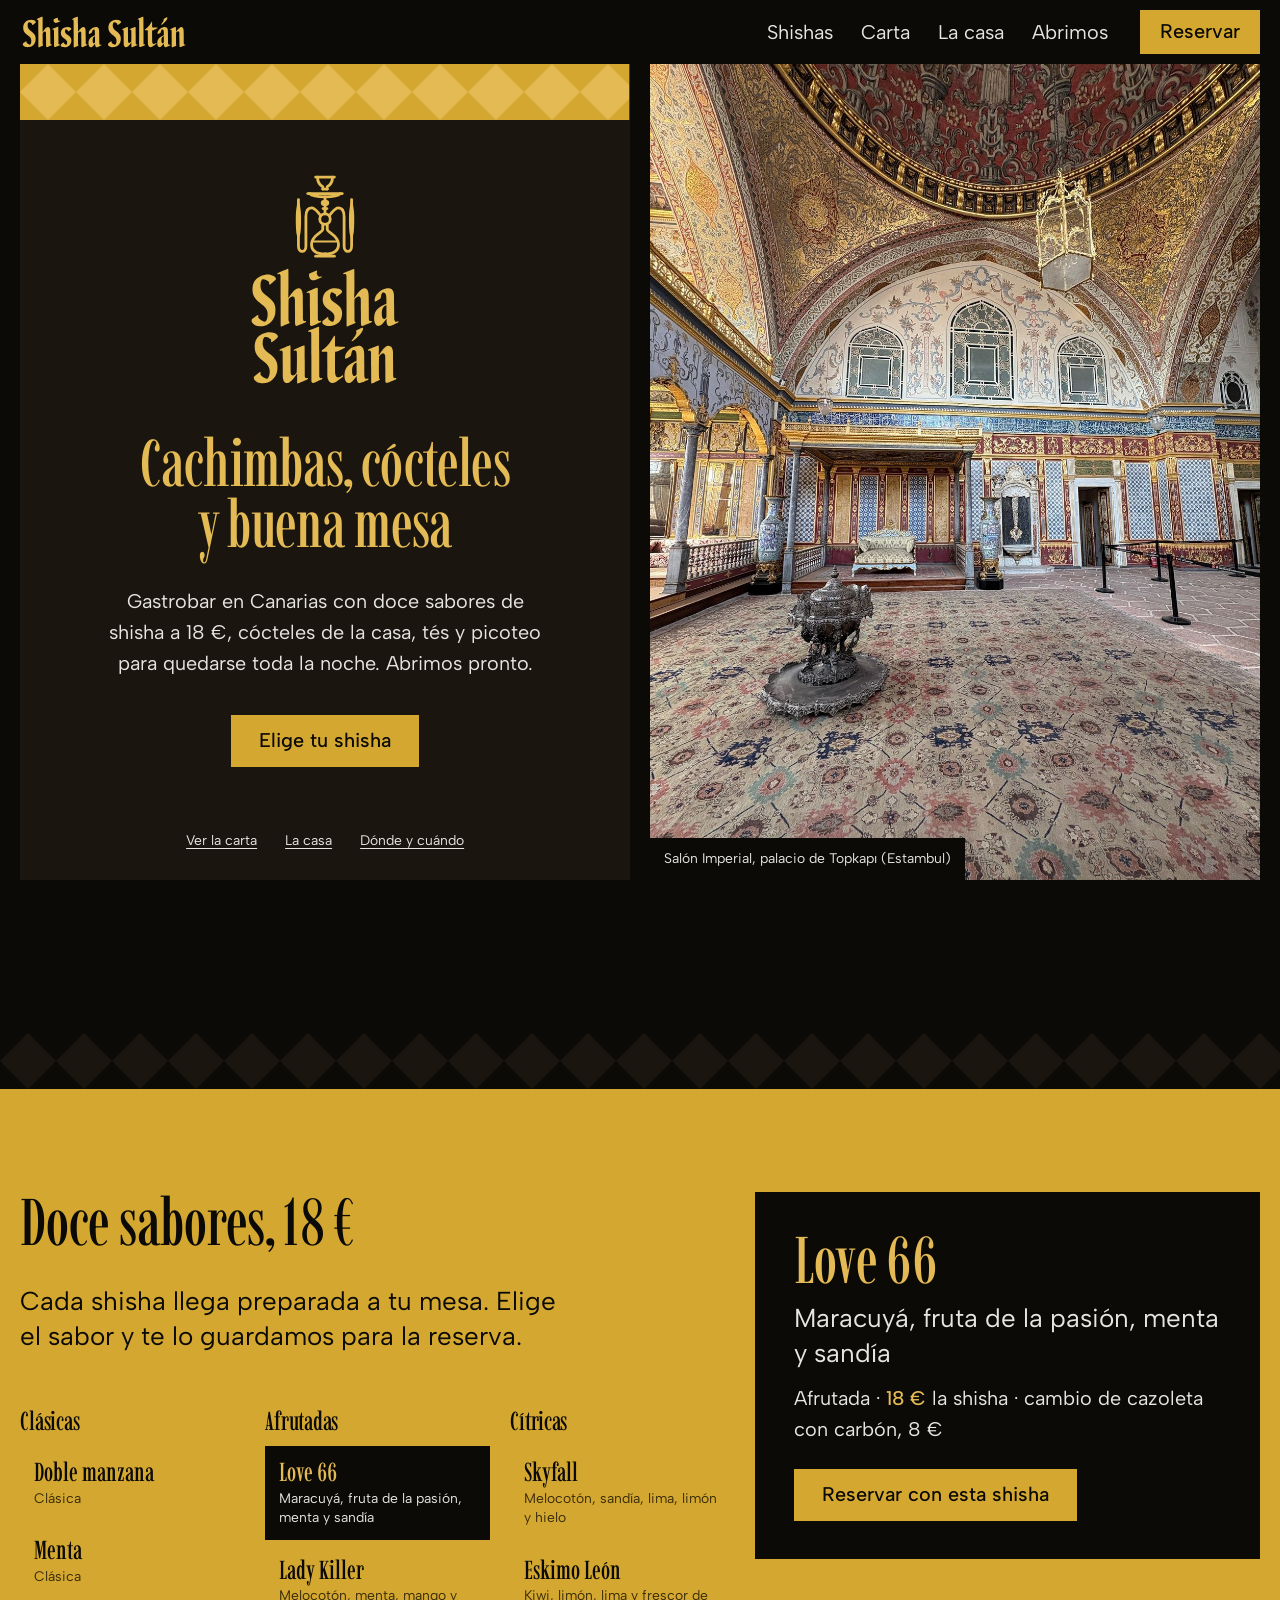
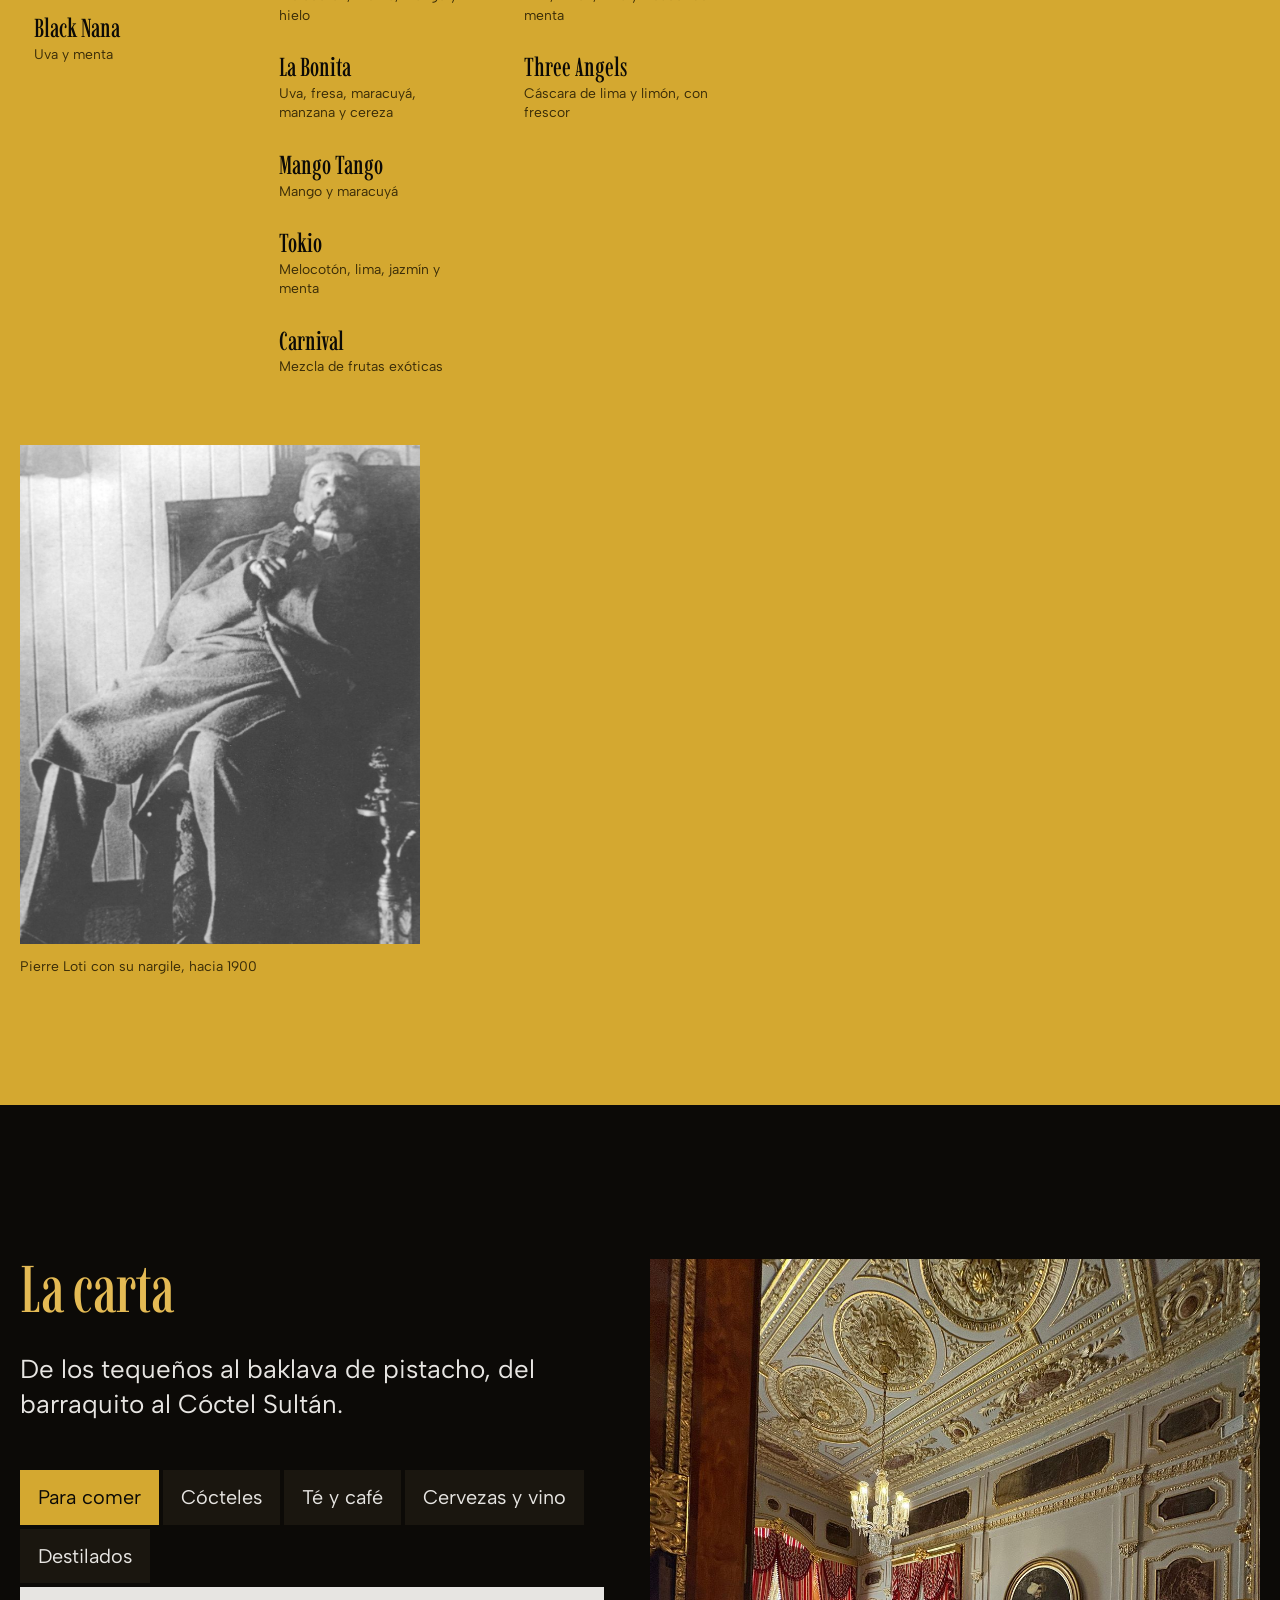
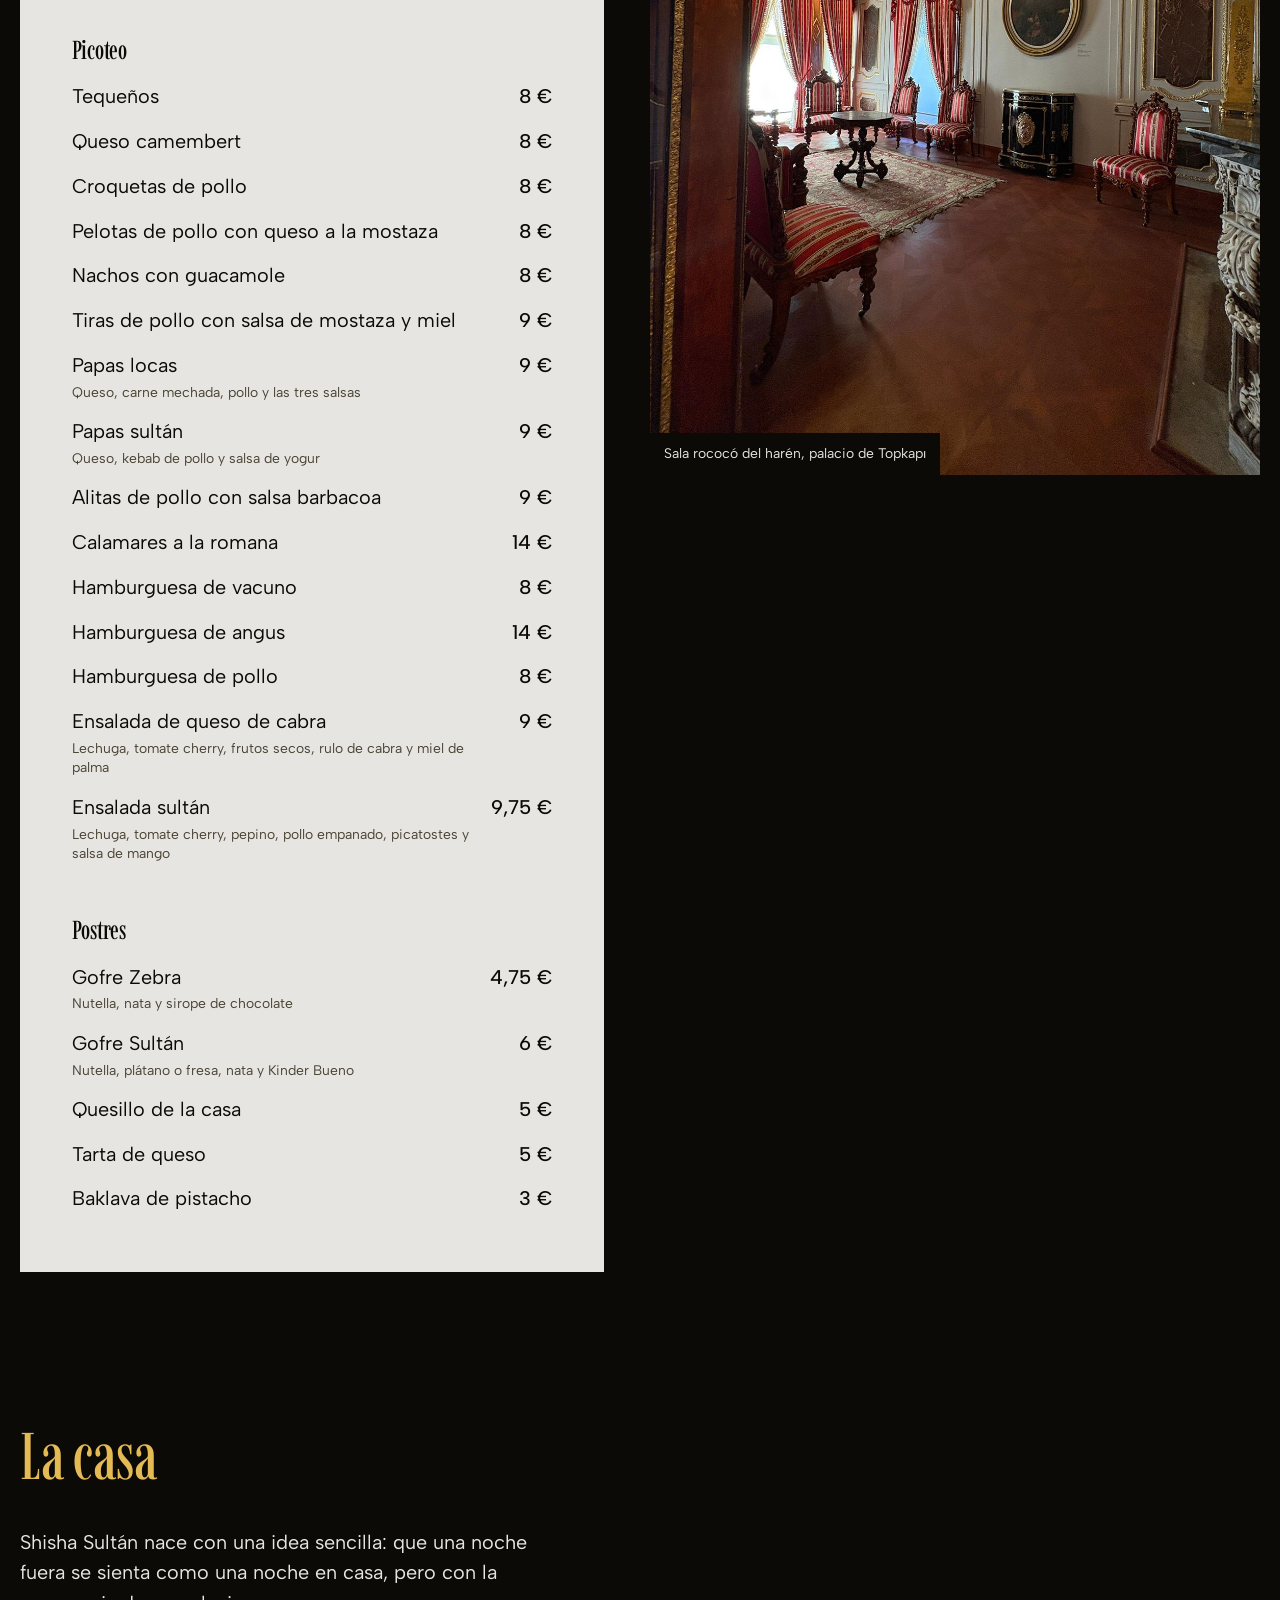
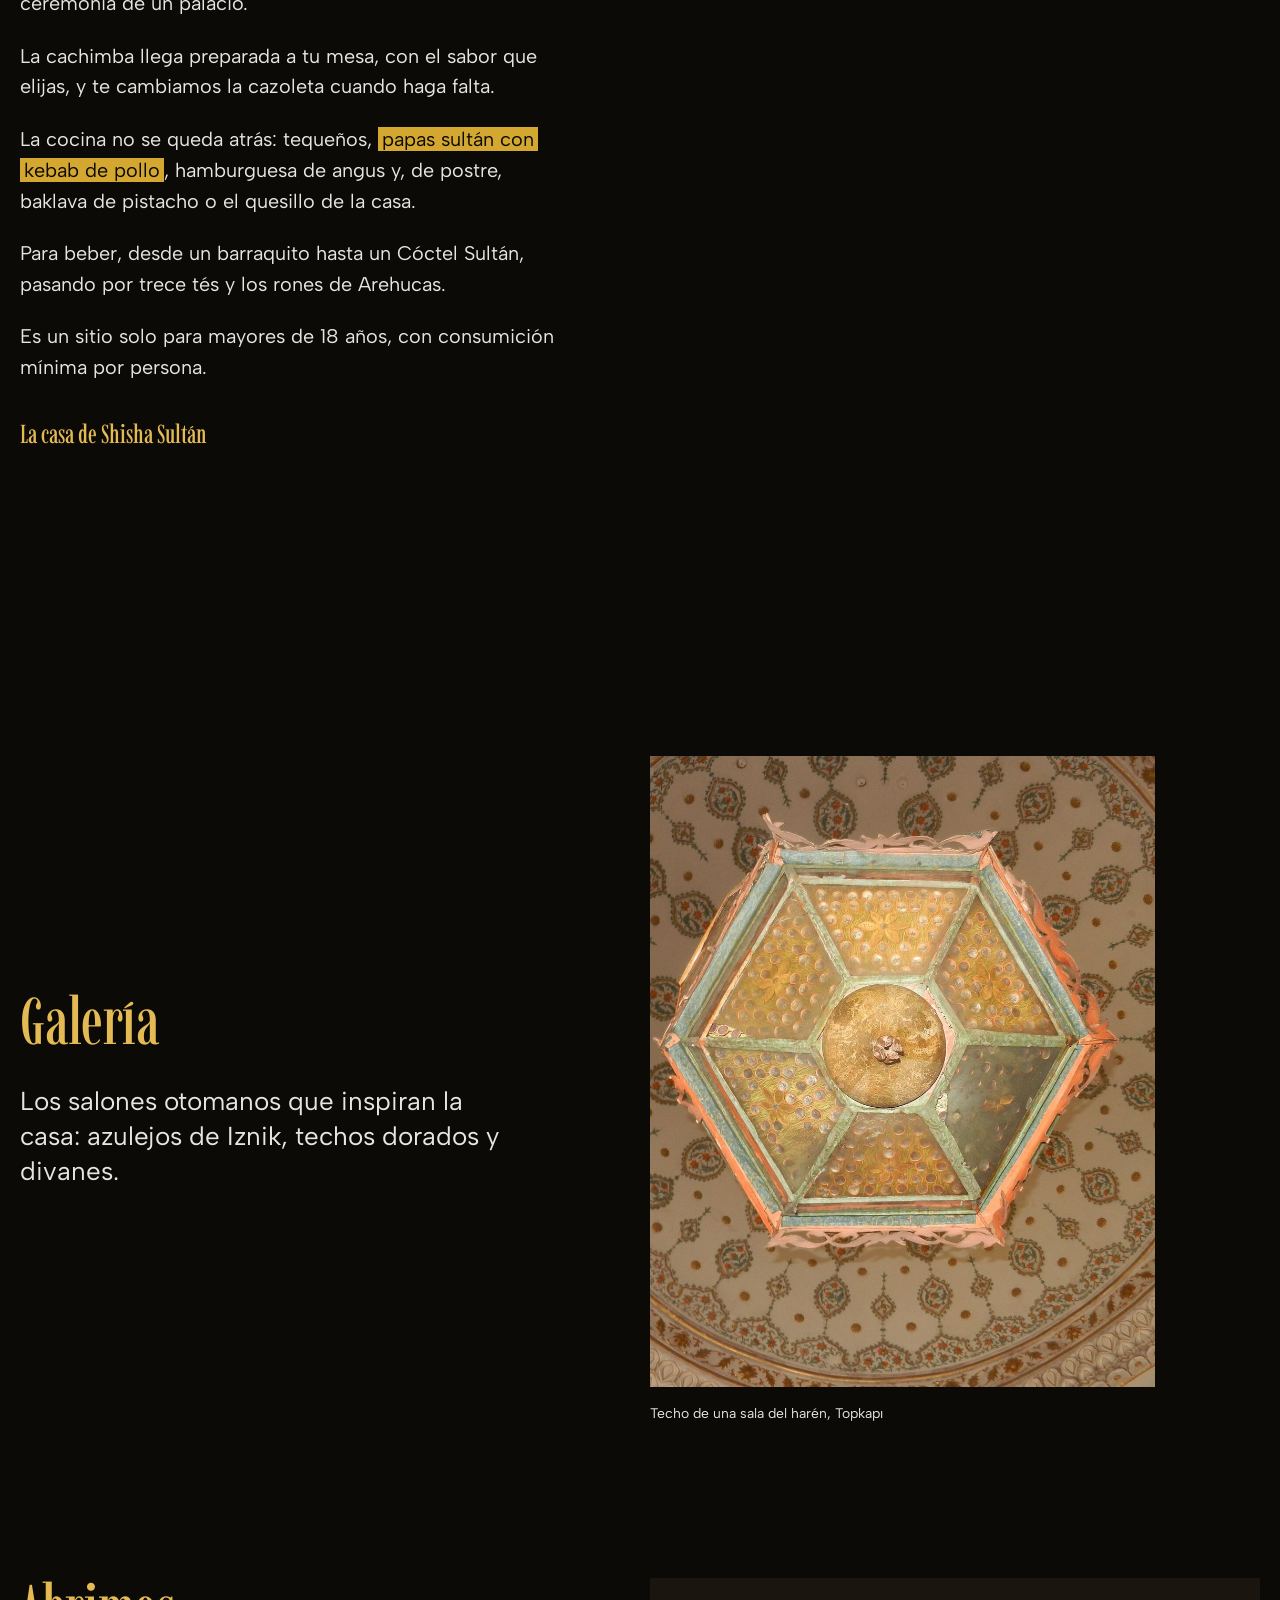
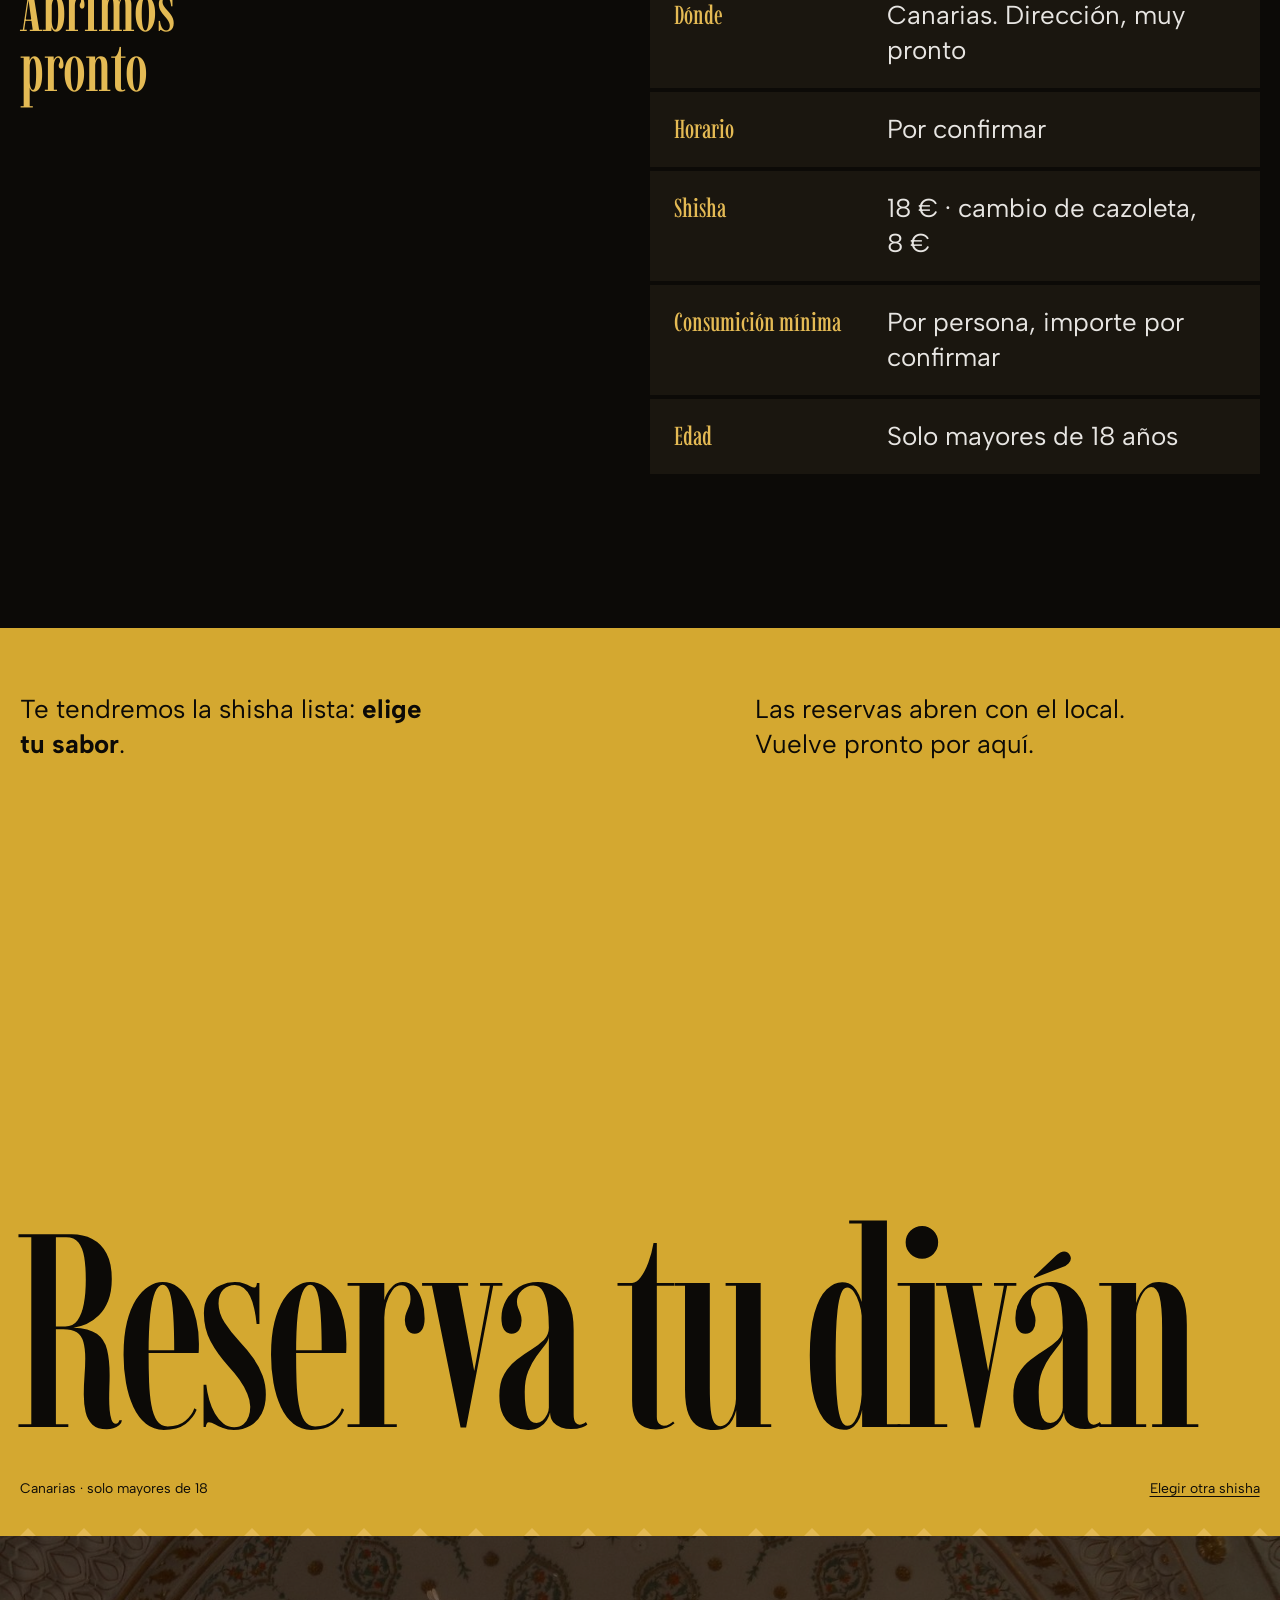
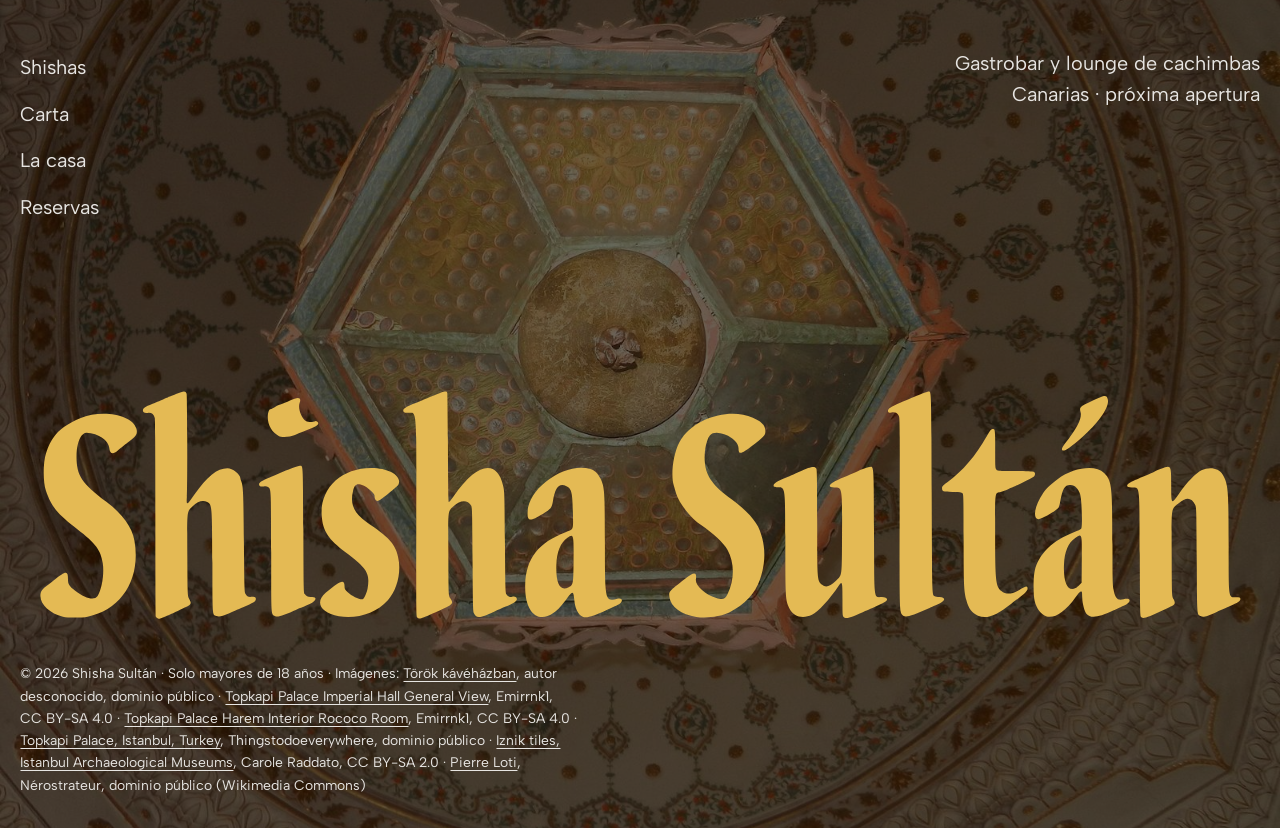
==== index.html @ 539884b8 "Corrige la web según el inspector de Taste Skill Titulares a dos líneas, cinco tamaños de letra, már" ====
<!doctype html>
<html lang="es">
<head>
<meta charset="utf-8">
<meta name="viewport" content="width=device-width, initial-scale=1">
<title>Shisha Sultán · Gastrobar y cachimbas en Canarias</title>
<meta name="description" content="Shisha Sultán, gastrobar y lounge de cachimbas en Canarias: doce sabores de shisha a 18 €, cócteles, tés y picoteo. Próxima apertura.">
<meta name="theme-color" content="#0c0a07">
<link rel="icon" href="brand/favicon.svg" type="image/svg+xml">
<meta property="og:title" content="Shisha Sultán · Gastrobar y cachimbas">
<meta property="og:description" content="Doce sabores de shisha a 18 €, cócteles, tés y picoteo. Próxima apertura en Canarias.">
<meta property="og:image" content="assets/topkapi-palace-imperial-hall-general-view.jpg">
<link rel="preconnect" href="https://fonts.googleapis.com">
<link rel="preconnect" href="https://fonts.gstatic.com" crossorigin>
<link href="https://fonts.googleapis.com/css2?family=Imbue:opsz,wght@10..100,500&family=Albert+Sans:wght@400;500&display=swap" rel="stylesheet">
<link rel="stylesheet" href="styles.css">
</head>
<body>
<a class="saltar" href="#contenido">Saltar al contenido</a>

<svg width="0" height="0" class="defs" aria-hidden="true" focusable="false">
  <defs>
    <pattern id="rombo-oro" width="56" height="56" patternUnits="userSpaceOnUse"><rect width="56" height="56" fill="#d4a830"/><path d="M28 0 56 28 28 56 0 28Z" fill="#e4ba54"/></pattern>
    <pattern id="rombo-negro" width="56" height="56" patternUnits="userSpaceOnUse"><rect width="56" height="56" fill="#0c0a07"/><path d="M28 0 56 28 28 56 0 28Z" fill="#1a160f"/></pattern>
  </defs>
</svg>

<header class="barra">
  <a class="barra__marca" href="#inicio" aria-label="Shisha Sultán, inicio">
    <img src="brand/logo-nombre-oro.svg" alt="" width="180" height="39">
  </a>
  <nav aria-label="Principal">
    <ul class="barra__enlaces">
      <li><a href="#shishas">Shishas</a></li>
      <li><a href="#carta">Carta</a></li>
      <li><a href="#la-casa">La casa</a></li>
      <li><a href="#abrimos">Abrimos</a></li>
    </ul>
  </nav>
  <a class="boton boton--oro barra__accion" href="#reservas">Reservar</a>
</header>

<main id="contenido">

  <!-- Portada: tarjeta impresa junto a la sala -->
  <div class="escena" id="inicio">
    <section class="portada" aria-labelledby="titulo">
      <svg class="capitone" aria-hidden="true" focusable="false"><rect width="100%" height="100%" fill="url(#rombo-oro)"/></svg>
      <div class="portada__cuerpo">
        <img class="portada__logo" src="brand/logo-vertical-oro.svg" alt="Shisha Sultán" width="556" height="749">
        <h1 id="titulo" class="portada__titulo"><span class="oculto">Shisha Sultán: </span>Cachimbas, cócteles y buena mesa</h1>
        <p class="portada__texto">Gastrobar en Canarias con doce sabores de shisha a 18&nbsp;€, cócteles de la casa, tés y picoteo para quedarse toda la noche. Abrimos pronto.</p>
        <a class="boton boton--oro" href="#shishas">Elige tu shisha</a>
        <ul class="portada__enlaces">
          <li><a href="#carta">Ver la carta</a></li>
          <li><a href="#la-casa">La casa</a></li>
          <li><a href="#abrimos">Dónde y cuándo</a></li>
        </ul>
      </div>
    </section>
    <figure class="escena__foto escena__foto--portada">
      <img src="assets/topkapi-palace-imperial-hall-general-view.jpg" alt="Salón Imperial del palacio de Topkapı, con azulejos, cúpula dorada y alfombras" width="1200" height="1600" fetchpriority="high">
      <figcaption>Salón Imperial, palacio de Topkapı (Estambul)</figcaption>
    </figure>
  </div>

  <!-- Shishas: el campo dorado a todo lo ancho, con el selector -->
  <section class="shishas" id="shishas" aria-labelledby="t-shishas">
    <svg class="capitone capitone--negro" aria-hidden="true" focusable="false"><rect width="100%" height="100%" fill="url(#rombo-negro)"/></svg>
    <div class="shishas__marco">
      <div class="shishas__intro">
        <h2 id="t-shishas" class="titulo">Doce sabores, 18&nbsp;€</h2>
        <p class="entradilla">Cada shisha llega preparada a tu mesa. Elige el sabor y te lo guardamos para la reserva.</p>
      </div>

      <div class="selector" data-selector>
        <!-- sabores:inicio -->
<div class="selector__familia"><h3>Clásicas</h3><ul>
<li><button type="button" class="sabor" aria-pressed="false" data-sabor="Doble manzana" data-notas="" data-familia="Clásicas"><span class="sabor__nombre">Doble manzana</span><span class="sabor__notas">Clásica</span></button></li>
<li><button type="button" class="sabor" aria-pressed="false" data-sabor="Menta" data-notas="" data-familia="Clásicas"><span class="sabor__nombre">Menta</span><span class="sabor__notas">Clásica</span></button></li>
<li><button type="button" class="sabor" aria-pressed="false" data-sabor="Black Nana" data-notas="Uva y menta" data-familia="Clásicas"><span class="sabor__nombre">Black Nana</span><span class="sabor__notas">Uva y menta</span></button></li>
</ul></div>
<div class="selector__familia"><h3>Afrutadas</h3><ul>
<li><button type="button" class="sabor" aria-pressed="false" data-sabor="Love 66" data-notas="Maracuyá, fruta de la pasión, menta y sandía" data-familia="Afrutadas"><span class="sabor__nombre">Love 66</span><span class="sabor__notas">Maracuyá, fruta de la pasión, menta y sandía</span></button></li>
<li><button type="button" class="sabor" aria-pressed="false" data-sabor="Lady Killer" data-notas="Melocotón, menta, mango y hielo" data-familia="Afrutadas"><span class="sabor__nombre">Lady Killer</span><span class="sabor__notas">Melocotón, menta, mango y hielo</span></button></li>
<li><button type="button" class="sabor" aria-pressed="false" data-sabor="La Bonita" data-notas="Uva, fresa, maracuyá, manzana y cereza" data-familia="Afrutadas"><span class="sabor__nombre">La Bonita</span><span class="sabor__notas">Uva, fresa, maracuyá, manzana y cereza</span></button></li>
<li><button type="button" class="sabor" aria-pressed="false" data-sabor="Mango Tango" data-notas="Mango y maracuyá" data-familia="Afrutadas"><span class="sabor__nombre">Mango Tango</span><span class="sabor__notas">Mango y maracuyá</span></button></li>
<li><button type="button" class="sabor" aria-pressed="false" data-sabor="Tokio" data-notas="Melocotón, lima, jazmín y menta" data-familia="Afrutadas"><span class="sabor__nombre">Tokio</span><span class="sabor__notas">Melocotón, lima, jazmín y menta</span></button></li>
<li><button type="button" class="sabor" aria-pressed="false" data-sabor="Carnival" data-notas="Mezcla de frutas exóticas" data-familia="Afrutadas"><span class="sabor__nombre">Carnival</span><span class="sabor__notas">Mezcla de frutas exóticas</span></button></li>
</ul></div>
<div class="selector__familia"><h3>Cítricas</h3><ul>
<li><button type="button" class="sabor" aria-pressed="false" data-sabor="Skyfall" data-notas="Melocotón, sandía, lima, limón y hielo" data-familia="Cítricas"><span class="sabor__nombre">Skyfall</span><span class="sabor__notas">Melocotón, sandía, lima, limón y hielo</span></button></li>
<li><button type="button" class="sabor" aria-pressed="false" data-sabor="Eskimo León" data-notas="Kiwi, limón, lima y frescor de menta" data-familia="Cítricas"><span class="sabor__nombre">Eskimo León</span><span class="sabor__notas">Kiwi, limón, lima y frescor de menta</span></button></li>
<li><button type="button" class="sabor" aria-pressed="false" data-sabor="Three Angels" data-notas="Cáscara de lima y limón, con frescor" data-familia="Cítricas"><span class="sabor__nombre">Three Angels</span><span class="sabor__notas">Cáscara de lima y limón, con frescor</span></button></li>
</ul></div>
<!-- sabores:fin -->
      </div>

      <div class="ficha" aria-live="polite" data-ficha>
        <p class="ficha__nombre" data-ficha-nombre>Love 66</p>
        <p class="ficha__notas" data-ficha-notas>Maracuyá, fruta de la pasión, menta y sandía</p>
        <p class="ficha__precio"><span data-ficha-familia>Afrutada</span> · <b>18&nbsp;€</b> la shisha · cambio de cazoleta con carbón, 8&nbsp;€</p>
        <a class="boton boton--negro" href="#reservas" data-ficha-reservar>Reservar con esta shisha</a>
      </div>

      <figure class="shishas__foto">
        <img src="assets/pierre-loti.jpg" alt="Retrato antiguo en blanco y negro de un hombre sentado junto a una nargile" width="989" height="1600" loading="lazy" decoding="async">
        <figcaption>Pierre Loti con su nargile, hacia 1900</figcaption>
      </figure>
    </div>
  </section>

  <!-- Carta y la casa: columna de lectura junto a la foto fija -->
  <div class="escena escena--lectura">
    <div class="lectura">
      <section class="carta" id="carta" aria-labelledby="t-carta" data-foto="0">
        <h2 id="t-carta" class="titulo">La carta</h2>
        <p class="entradilla">De los tequeños al baklava de pistacho, del barraquito al Cóctel Sultán.</p>
        <div class="pestanas" data-pestanas>
          <!-- carta:inicio -->
<div class="pestanas__lista" role="tablist" aria-label="Secciones de la carta" hidden><button type="button" role="tab" id="tab-comer" aria-controls="panel-comer" aria-selected="true" tabindex="0">Para comer</button><button type="button" role="tab" id="tab-cocteles" aria-controls="panel-cocteles" aria-selected="false" tabindex="-1">Cócteles</button><button type="button" role="tab" id="tab-te" aria-controls="panel-te" aria-selected="false" tabindex="-1">Té y café</button><button type="button" role="tab" id="tab-cervezas" aria-controls="panel-cervezas" aria-selected="false" tabindex="-1">Cervezas y vino</button><button type="button" role="tab" id="tab-destilados" aria-controls="panel-destilados" aria-selected="false" tabindex="-1">Destilados</button></div>
<div class="hoja" role="tabpanel" id="panel-comer" aria-labelledby="tab-comer"><h3 class="hoja__titulo">Para comer</h3><div class="hoja__grupo"><h4>Picoteo</h4><ul><li><span class="hoja__plato">Tequeños</span><span class="hoja__precio">8&nbsp;€</span></li><li><span class="hoja__plato">Queso camembert</span><span class="hoja__precio">8&nbsp;€</span></li><li><span class="hoja__plato">Croquetas de pollo</span><span class="hoja__precio">8&nbsp;€</span></li><li><span class="hoja__plato">Pelotas de pollo con queso a la mostaza</span><span class="hoja__precio">8&nbsp;€</span></li><li><span class="hoja__plato">Nachos con guacamole</span><span class="hoja__precio">8&nbsp;€</span></li><li><span class="hoja__plato">Tiras de pollo con salsa de mostaza y miel</span><span class="hoja__precio">9&nbsp;€</span></li><li><span class="hoja__plato">Papas locas<small>Queso, carne mechada, pollo y las tres salsas</small></span><span class="hoja__precio">9&nbsp;€</span></li><li><span class="hoja__plato">Papas sultán<small>Queso, kebab de pollo y salsa de yogur</small></span><span class="hoja__precio">9&nbsp;€</span></li><li><span class="hoja__plato">Alitas de pollo con salsa barbacoa</span><span class="hoja__precio">9&nbsp;€</span></li><li><span class="hoja__plato">Calamares a la romana</span><span class="hoja__precio">14&nbsp;€</span></li><li><span class="hoja__plato">Hamburguesa de vacuno</span><span class="hoja__precio">8&nbsp;€</span></li><li><span class="hoja__plato">Hamburguesa de angus</span><span class="hoja__precio">14&nbsp;€</span></li><li><span class="hoja__plato">Hamburguesa de pollo</span><span class="hoja__precio">8&nbsp;€</span></li><li><span class="hoja__plato">Ensalada de queso de cabra<small>Lechuga, tomate cherry, frutos secos, rulo de cabra y miel de palma</small></span><span class="hoja__precio">9&nbsp;€</span></li><li><span class="hoja__plato">Ensalada sultán<small>Lechuga, tomate cherry, pepino, pollo empanado, picatostes y salsa de mango</small></span><span class="hoja__precio">9,75&nbsp;€</span></li></ul></div><div class="hoja__grupo"><h4>Postres</h4><ul><li><span class="hoja__plato">Gofre Zebra<small>Nutella, nata y sirope de chocolate</small></span><span class="hoja__precio">4,75&nbsp;€</span></li><li><span class="hoja__plato">Gofre Sultán<small>Nutella, plátano o fresa, nata y Kinder Bueno</small></span><span class="hoja__precio">6&nbsp;€</span></li><li><span class="hoja__plato">Quesillo de la casa</span><span class="hoja__precio">5&nbsp;€</span></li><li><span class="hoja__plato">Tarta de queso</span><span class="hoja__precio">5&nbsp;€</span></li><li><span class="hoja__plato">Baklava de pistacho</span><span class="hoja__precio">3&nbsp;€</span></li></ul></div></div>
<div class="hoja" role="tabpanel" id="panel-cocteles" aria-labelledby="tab-cocteles"><h3 class="hoja__titulo">Cócteles</h3><div class="hoja__grupo"><h4>Con alcohol</h4><ul><li><span class="hoja__plato">Cóctel Sultán</span><span class="hoja__precio">10&nbsp;€</span></li><li><span class="hoja__plato">Mojito clásico</span><span class="hoja__precio">7&nbsp;€</span></li><li><span class="hoja__plato">Mojito de sabores<small>Fresa, mango, maracuyá, melón, sandía o coco</small></span><span class="hoja__precio">7&nbsp;€</span></li><li><span class="hoja__plato">Mojito vodka negro</span><span class="hoja__precio">8&nbsp;€</span></li><li><span class="hoja__plato">Mojito amaretto</span><span class="hoja__precio">8&nbsp;€</span></li><li><span class="hoja__plato">Mojito Plata o Plomo</span><span class="hoja__precio">8&nbsp;€</span></li><li><span class="hoja__plato">Mojito Jäger</span><span class="hoja__precio">8&nbsp;€</span></li><li><span class="hoja__plato">Daiquiri<small>Fresa, mango, maracuyá o plátano</small></span><span class="hoja__precio">8&nbsp;€</span></li><li><span class="hoja__plato">Daiquiri de manzana verde</span><span class="hoja__precio">9&nbsp;€</span></li><li><span class="hoja__plato">Daiquiri de tequila, chocolate y helado de vainilla</span><span class="hoja__precio">9&nbsp;€</span></li><li><span class="hoja__plato">Daiquiri tropical<small>Plátano, mango, maracuyá y fresa</small></span><span class="hoja__precio">9&nbsp;€</span></li><li><span class="hoja__plato">Sex on the Beach</span><span class="hoja__precio">8&nbsp;€</span></li><li><span class="hoja__plato">Piña colada</span><span class="hoja__precio">8&nbsp;€</span></li><li><span class="hoja__plato">Caipiriña<small>Fresa, mango o maracuyá</small></span><span class="hoja__precio">8&nbsp;€</span></li><li><span class="hoja__plato">Caipiroska<small>Fresa, mango o maracuyá</small></span><span class="hoja__precio">8&nbsp;€</span></li><li><span class="hoja__plato">Margarita<small>Fresa, mango o maracuyá</small></span><span class="hoja__precio">8&nbsp;€</span></li><li><span class="hoja__plato">Tequila sunrise</span><span class="hoja__precio">8&nbsp;€</span></li><li><span class="hoja__plato">Negroni<small>Ginebra, Campari y vermut</small></span><span class="hoja__precio">8&nbsp;€</span></li></ul></div><div class="hoja__grupo"><h4>Sin alcohol</h4><ul><li><span class="hoja__plato">Cóctel Sultán</span><span class="hoja__precio">10&nbsp;€</span></li><li><span class="hoja__plato">Mojito clásico</span><span class="hoja__precio">6&nbsp;€</span></li><li><span class="hoja__plato">Mojito de sabores<small>Fresa, mango o maracuyá</small></span><span class="hoja__precio">7&nbsp;€</span></li><li><span class="hoja__plato">San Francisco</span><span class="hoja__precio">7&nbsp;€</span></li><li><span class="hoja__plato">Piña colada</span><span class="hoja__precio">7&nbsp;€</span></li><li><span class="hoja__plato">Daiquiri<small>Fresa, mango o maracuyá</small></span><span class="hoja__precio">7&nbsp;€</span></li></ul></div></div>
<div class="hoja" role="tabpanel" id="panel-te" aria-labelledby="tab-te"><h3 class="hoja__titulo">Té y café</h3><div class="hoja__grupo"><h4>Tés</h4><p class="hoja__nota">Pequeño 3 € · grande 6 €</p><ul><li><span class="hoja__plato">Té rojo</span><span class="hoja__precio"></span></li><li><span class="hoja__plato">Té rojo Himalaya</span><span class="hoja__precio"></span></li><li><span class="hoja__plato">Té rojo almendra y manzana</span><span class="hoja__precio"></span></li><li><span class="hoja__plato">Té rojo cuerpos del deseo</span><span class="hoja__precio"></span></li><li><span class="hoja__plato">Té negro</span><span class="hoja__precio"></span></li><li><span class="hoja__plato">Té negro paquistaní</span><span class="hoja__precio"></span></li><li><span class="hoja__plato">Té negro con clavo y especias</span><span class="hoja__precio"></span></li><li><span class="hoja__plato">Té embrujo del sultán</span><span class="hoja__precio"></span></li><li><span class="hoja__plato">Té verde atardecer en Marrakech</span><span class="hoja__precio"></span></li><li><span class="hoja__plato">Té verde con hierbabuena y jazmín</span><span class="hoja__precio"></span></li><li><span class="hoja__plato">Rooibos naranja</span><span class="hoja__precio"></span></li><li><span class="hoja__plato">Rooibos mango y maracuyá</span><span class="hoja__precio"></span></li><li><span class="hoja__plato">Rooibos piña colada</span><span class="hoja__precio"></span></li></ul></div><div class="hoja__grupo"><h4>Infusiones</h4><p class="hoja__nota">Pequeña 3 € · grande 6 €</p><ul><li><span class="hoja__plato">Menta poleo</span><span class="hoja__precio"></span></li><li><span class="hoja__plato">Manzanilla</span><span class="hoja__precio"></span></li><li><span class="hoja__plato">Tila</span><span class="hoja__precio"></span></li></ul></div><div class="hoja__grupo"><h4>Café</h4><ul><li><span class="hoja__plato">Espresso</span><span class="hoja__precio">1,50&nbsp;€</span></li><li><span class="hoja__plato">Cortado</span><span class="hoja__precio">2&nbsp;€</span></li><li><span class="hoja__plato">Barraquito</span><span class="hoja__precio">2,50&nbsp;€</span></li></ul></div><div class="hoja__grupo"><h4>Batidos y zumos</h4><ul><li><span class="hoja__plato">Batido de fresa</span><span class="hoja__precio">4&nbsp;€</span></li><li><span class="hoja__plato">Batido de plátano</span><span class="hoja__precio">4&nbsp;€</span></li><li><span class="hoja__plato">Zumo multifruta</span><span class="hoja__precio">4,50&nbsp;€</span></li><li><span class="hoja__plato">Zumo de naranja</span><span class="hoja__precio">4&nbsp;€</span></li><li><span class="hoja__plato">Zumo de fresa</span><span class="hoja__precio">4&nbsp;€</span></li></ul></div><div class="hoja__grupo"><h4>Refrescos</h4><ul><li><span class="hoja__plato">Refrescos</span><span class="hoja__precio">2,50&nbsp;€</span></li><li><span class="hoja__plato">Agua</span><span class="hoja__precio">1,80&nbsp;€</span></li><li><span class="hoja__plato">Agua con gas</span><span class="hoja__precio">2,50&nbsp;€</span></li><li><span class="hoja__plato">Red Bull</span><span class="hoja__precio">3&nbsp;€</span></li><li><span class="hoja__plato">Monster</span><span class="hoja__precio">3,70&nbsp;€</span></li><li><span class="hoja__plato">Tónica premium</span><span class="hoja__precio">3&nbsp;€</span></li></ul></div></div>
<div class="hoja" role="tabpanel" id="panel-cervezas" aria-labelledby="tab-cervezas"><h3 class="hoja__titulo">Cervezas y vino</h3><div class="hoja__grupo"><h4>Cervezas</h4><ul><li><span class="hoja__plato">Caña Alhambra Especial</span><span class="hoja__precio">2&nbsp;€</span></li><li><span class="hoja__plato">Jarra Alhambra Especial</span><span class="hoja__precio">4&nbsp;€</span></li><li><span class="hoja__plato">Estrella, botella</span><span class="hoja__precio">2,90&nbsp;€</span></li><li><span class="hoja__plato">Heineken</span><span class="hoja__precio">2,20&nbsp;€</span></li><li><span class="hoja__plato">Budweiser</span><span class="hoja__precio">3,20&nbsp;€</span></li><li><span class="hoja__plato">Tropical de limón</span><span class="hoja__precio">2,90&nbsp;€</span></li><li><span class="hoja__plato">Dorada Pilsen</span><span class="hoja__precio">2,60&nbsp;€</span></li><li><span class="hoja__plato">Dorada Especial</span><span class="hoja__precio">3,10&nbsp;€</span></li><li><span class="hoja__plato">Dorada sin limón</span><span class="hoja__precio">2,90&nbsp;€</span></li><li><span class="hoja__plato">1906</span><span class="hoja__precio">3,30&nbsp;€</span></li><li><span class="hoja__plato">1906 Red</span><span class="hoja__precio">3,30&nbsp;€</span></li><li><span class="hoja__plato">1906 Black</span><span class="hoja__precio">3,30&nbsp;€</span></li><li><span class="hoja__plato">Corona</span><span class="hoja__precio">3,50&nbsp;€</span></li><li><span class="hoja__plato">Franziskaner</span><span class="hoja__precio">5,95&nbsp;€</span></li><li><span class="hoja__plato">Paulaner</span><span class="hoja__precio">5,95&nbsp;€</span></li><li><span class="hoja__plato">Alhambra 1925</span><span class="hoja__precio">3,30&nbsp;€</span></li><li><span class="hoja__plato">Mahou 0,0 Tostada</span><span class="hoja__precio">2,90&nbsp;€</span></li><li><span class="hoja__plato">Mahou Reserva</span><span class="hoja__precio">3,30&nbsp;€</span></li><li><span class="hoja__plato">Ladrón de Manzanas</span><span class="hoja__precio">3&nbsp;€</span></li><li><span class="hoja__plato">Kopparberg</span><span class="hoja__precio">3,90&nbsp;€</span></li><li><span class="hoja__plato">Salitos</span><span class="hoja__precio">3,80&nbsp;€</span></li><li><span class="hoja__plato">Cerveza artesanal Agüita</span><span class="hoja__precio">6&nbsp;€</span></li></ul></div><div class="hoja__grupo"><h4>Vino por copas</h4><ul><li><span class="hoja__plato">Blanco</span><span class="hoja__precio">4&nbsp;€</span></li><li><span class="hoja__plato">Tinto</span><span class="hoja__precio">4&nbsp;€</span></li><li><span class="hoja__plato">Afrutado</span><span class="hoja__precio">4&nbsp;€</span></li></ul></div><div class="hoja__grupo"><h4>Vino por botellas</h4><ul><li><span class="hoja__plato">Finca Resalso</span><span class="hoja__precio">18&nbsp;€</span></li><li><span class="hoja__plato">Brumas de Ayosa</span><span class="hoja__precio">18&nbsp;€</span></li><li><span class="hoja__plato">Cune</span><span class="hoja__precio">18&nbsp;€</span></li><li><span class="hoja__plato">Ramón Bilbao</span><span class="hoja__precio">18&nbsp;€</span></li></ul></div></div>
<div class="hoja" role="tabpanel" id="panel-destilados" aria-labelledby="tab-destilados"><h3 class="hoja__titulo">Destilados</h3><div class="hoja__grupo"><h4>Ginebra</h4><ul><li><span class="hoja__plato">Gordon&#x27;s</span><span class="hoja__precio">8&nbsp;€</span></li><li><span class="hoja__plato">Beefeater</span><span class="hoja__precio">8&nbsp;€</span></li><li><span class="hoja__plato">Seagram&#x27;s</span><span class="hoja__precio">8&nbsp;€</span></li><li><span class="hoja__plato">Larios</span><span class="hoja__precio">8&nbsp;€</span></li><li><span class="hoja__plato">Larios fresa</span><span class="hoja__precio">8&nbsp;€</span></li><li><span class="hoja__plato">Puerto de Indias</span><span class="hoja__precio">8&nbsp;€</span></li><li><span class="hoja__plato">Carmela</span><span class="hoja__precio">8&nbsp;€</span></li><li><span class="hoja__plato">Tanqueray</span><span class="hoja__precio">8&nbsp;€</span></li><li><span class="hoja__plato">Tanqueray Sevilla</span><span class="hoja__precio">8&nbsp;€</span></li><li><span class="hoja__plato">Master&#x27;s</span><span class="hoja__precio">8&nbsp;€</span></li><li><span class="hoja__plato">Bombay Sapphire</span><span class="hoja__precio">8&nbsp;€</span></li><li><span class="hoja__plato">Nordés</span><span class="hoja__precio">9&nbsp;€</span></li><li><span class="hoja__plato">Bulldog</span><span class="hoja__precio">9&nbsp;€</span></li><li><span class="hoja__plato">Hendrick&#x27;s</span><span class="hoja__precio">10&nbsp;€</span></li><li><span class="hoja__plato">Brockmans</span><span class="hoja__precio">10&nbsp;€</span></li><li><span class="hoja__plato">Martin Miller&#x27;s</span><span class="hoja__precio">12&nbsp;€</span></li><li><span class="hoja__plato">G&#x27;Vine</span><span class="hoja__precio">12&nbsp;€</span></li><li><span class="hoja__plato">Gin Mare</span><span class="hoja__precio">12&nbsp;€</span></li></ul></div><div class="hoja__grupo"><h4>Ron</h4><ul><li><span class="hoja__plato">Aldea blanco</span><span class="hoja__precio">8&nbsp;€</span></li><li><span class="hoja__plato">Arehucas Oro</span><span class="hoja__precio">8&nbsp;€</span></li><li><span class="hoja__plato">Arehucas Blanco</span><span class="hoja__precio">8&nbsp;€</span></li><li><span class="hoja__plato">Arehucas fresa</span><span class="hoja__precio">9&nbsp;€</span></li><li><span class="hoja__plato">Arehucas 12 Selección</span><span class="hoja__precio">12&nbsp;€</span></li><li><span class="hoja__plato">Guajiro</span><span class="hoja__precio">8&nbsp;€</span></li><li><span class="hoja__plato">Bacardí Blanco</span><span class="hoja__precio">8&nbsp;€</span></li><li><span class="hoja__plato">Legendario</span><span class="hoja__precio">8&nbsp;€</span></li><li><span class="hoja__plato">Matusalem</span><span class="hoja__precio">8&nbsp;€</span></li><li><span class="hoja__plato">Havana Club 7 años</span><span class="hoja__precio">8&nbsp;€</span></li><li><span class="hoja__plato">Brugal</span><span class="hoja__precio">8&nbsp;€</span></li><li><span class="hoja__plato">Barceló</span><span class="hoja__precio">8&nbsp;€</span></li><li><span class="hoja__plato">Cacique</span><span class="hoja__precio">8&nbsp;€</span></li><li><span class="hoja__plato">Cacique 500</span><span class="hoja__precio">9&nbsp;€</span></li><li><span class="hoja__plato">Flor de Caña 5 años</span><span class="hoja__precio">8&nbsp;€</span></li><li><span class="hoja__plato">Flor de Caña 7 años</span><span class="hoja__precio">8&nbsp;€</span></li><li><span class="hoja__plato">Flor de Caña 12 años</span><span class="hoja__precio">12&nbsp;€</span></li><li><span class="hoja__plato">Santa Teresa</span><span class="hoja__precio">8&nbsp;€</span></li><li><span class="hoja__plato">Diplomático</span><span class="hoja__precio">9&nbsp;€</span></li><li><span class="hoja__plato">Diplomático Reserva</span><span class="hoja__precio">12&nbsp;€</span></li><li><span class="hoja__plato">Zacapa 23</span><span class="hoja__precio">14&nbsp;€</span></li></ul></div><div class="hoja__grupo"><h4>Whisky</h4><ul><li><span class="hoja__plato">Cardhu</span><span class="hoja__precio">9&nbsp;€</span></li><li><span class="hoja__plato">Chivas</span><span class="hoja__precio">9&nbsp;€</span></li><li><span class="hoja__plato">Jack Daniel&#x27;s</span><span class="hoja__precio">9&nbsp;€</span></li><li><span class="hoja__plato">Red Label</span><span class="hoja__precio">8&nbsp;€</span></li><li><span class="hoja__plato">Black Label</span><span class="hoja__precio">9&nbsp;€</span></li><li><span class="hoja__plato">100 Pipers</span><span class="hoja__precio">8&nbsp;€</span></li><li><span class="hoja__plato">Ballantine&#x27;s</span><span class="hoja__precio">8&nbsp;€</span></li><li><span class="hoja__plato">J&amp;B</span><span class="hoja__precio">8&nbsp;€</span></li><li><span class="hoja__plato">White Label</span><span class="hoja__precio">8&nbsp;€</span></li><li><span class="hoja__plato">Old Parr 12 años</span><span class="hoja__precio">9&nbsp;€</span></li><li><span class="hoja__plato">Jameson</span><span class="hoja__precio">8&nbsp;€</span></li><li><span class="hoja__plato">Jim Beam</span><span class="hoja__precio">9&nbsp;€</span></li><li><span class="hoja__plato">Buchanan&#x27;s 12 años</span><span class="hoja__precio">9&nbsp;€</span></li><li><span class="hoja__plato">Glenfiddich 12 años</span><span class="hoja__precio">9&nbsp;€</span></li></ul></div><div class="hoja__grupo"><h4>Vodka</h4><ul><li><span class="hoja__plato">Moskovskaya</span><span class="hoja__precio">8&nbsp;€</span></li><li><span class="hoja__plato">Absolut</span><span class="hoja__precio">8&nbsp;€</span></li><li><span class="hoja__plato">Smirnoff</span><span class="hoja__precio">8&nbsp;€</span></li><li><span class="hoja__plato">Vodka negro</span><span class="hoja__precio">8&nbsp;€</span></li><li><span class="hoja__plato">Grey Goose</span><span class="hoja__precio">12&nbsp;€</span></li><li><span class="hoja__plato">Cîroc</span><span class="hoja__precio">12&nbsp;€</span></li><li><span class="hoja__plato">Belvedere</span><span class="hoja__precio">12&nbsp;€</span></li></ul></div><div class="hoja__grupo"><h4>Licores</h4><ul><li><span class="hoja__plato">Tía María</span><span class="hoja__precio">6&nbsp;€</span></li><li><span class="hoja__plato">Baileys</span><span class="hoja__precio">6&nbsp;€</span></li><li><span class="hoja__plato">Jägermeister</span><span class="hoja__precio">6&nbsp;€</span></li><li><span class="hoja__plato">Tequila fresa</span><span class="hoja__precio">6&nbsp;€</span></li><li><span class="hoja__plato">Tequila mango</span><span class="hoja__precio">6&nbsp;€</span></li><li><span class="hoja__plato">Vodka pomelo</span><span class="hoja__precio">6&nbsp;€</span></li><li><span class="hoja__plato">Ron caramelo</span><span class="hoja__precio">6&nbsp;€</span></li><li><span class="hoja__plato">Frangelico</span><span class="hoja__precio">6&nbsp;€</span></li><li><span class="hoja__plato">Martini Bianco</span><span class="hoja__precio">6&nbsp;€</span></li><li><span class="hoja__plato">Martini Rosso</span><span class="hoja__precio">6&nbsp;€</span></li><li><span class="hoja__plato">Amaretto</span><span class="hoja__precio">6&nbsp;€</span></li><li><span class="hoja__plato">Limoncello</span><span class="hoja__precio">6&nbsp;€</span></li><li><span class="hoja__plato">Crema de orujo</span><span class="hoja__precio">6&nbsp;€</span></li><li><span class="hoja__plato">Orujo de hierbas</span><span class="hoja__precio">6&nbsp;€</span></li><li><span class="hoja__plato">Amaretto con Red Bull</span><span class="hoja__precio">8&nbsp;€</span></li><li><span class="hoja__plato">Malibú</span><span class="hoja__precio">8&nbsp;€</span></li></ul></div><div class="hoja__grupo"><h4>Chupitos</h4><ul><li><span class="hoja__plato">Normales</span><span class="hoja__precio">3&nbsp;€</span></li><li><span class="hoja__plato">Premium</span><span class="hoja__precio">4&nbsp;€</span></li><li><span class="hoja__plato">Reserva</span><span class="hoja__precio">9&nbsp;€</span></li></ul></div></div>
<!-- carta:fin -->
        </div>
      </section>

      <section class="casa" id="la-casa" aria-labelledby="t-casa" data-foto="1">
        <h2 id="t-casa" class="titulo">La casa</h2>
        <div class="carta-bienvenida">
          <p>Shisha Sultán nace con una idea sencilla: que una noche fuera se sienta como una noche en casa, pero con la ceremonia de un palacio.</p>
          <p>La cachimba llega preparada a tu mesa, con el sabor que elijas, y te cambiamos la cazoleta cuando haga falta.</p>
          <p>La cocina no se queda atrás: tequeños, <span class="marca">papas sultán con kebab de pollo</span>, hamburguesa de angus y, de postre, baklava de pistacho o el quesillo de la casa.</p>
          <p>Para beber, desde un barraquito hasta un Cóctel Sultán, pasando por trece tés y los rones de Arehucas.</p>
          <p>Es un sitio solo para mayores de 18 años, con consumición mínima por persona.</p>
          <p class="firma">La casa de Shisha Sultán</p>
        </div>
      </section>
    </div>

    <div class="escena__foto escena__foto--lectura" aria-hidden="true">
      <img class="activa" src="assets/torok-kavehazban.jpg" alt="" width="934" height="1600" loading="lazy" decoding="async">
      <img src="assets/topkapi-palace-harem-interior-rococo-room.jpg" alt="" width="1200" height="1600" loading="lazy" decoding="async">
      <p class="escena__pie" data-pie>Un café otomano, pintura de hacia 1560</p>
    </div>
  </div>

  <!-- Galería: un marco fijo cuyo contenido cambia -->
  <section class="galeria" id="galeria" aria-labelledby="t-galeria">
    <div class="galeria__texto">
      <h2 id="t-galeria" class="titulo">Galería</h2>
      <p class="entradilla">Los salones otomanos que inspiran la casa: azulejos de Iznik, techos dorados y divanes.</p>
    </div>
    <figure class="marco" data-marco>
      <button class="marco__boton" type="button" data-marco-siguiente aria-label="Ver la siguiente imagen de la galería">
        <img class="activa" src="assets/topkapi-palace-istanbul-turkey.jpg" alt="Techo dorado de una sala del harén del palacio de Topkapı" width="1600" height="1200" loading="lazy" decoding="async" data-pie="Techo de una sala del harén, Topkapı">
        <img src="assets/iznik-tiles-istanbul-archaeological-museums.jpg" alt="Luneto de azulejos de Iznik con flores azules y verdes" width="1600" height="1200" loading="lazy" decoding="async" data-pie="Azulejos de Iznik, Museos Arqueológicos de Estambul">
        <img src="assets/topkapi-palace-imperial-hall-general-view.jpg" alt="Salón Imperial del palacio de Topkapı" width="1200" height="1600" loading="lazy" decoding="async" data-pie="Salón Imperial, Topkapı">
        <img src="assets/torok-kavehazban.jpg" alt="Miniatura otomana de una casa de café con personas sentadas conversando" width="934" height="1600" loading="lazy" decoding="async" data-pie="Una casa de café, hacia 1560">
        <img src="assets/topkapi-palace-harem-interior-rococo-room.jpg" alt="Sala rococó del harén de Topkapı con cortinas rojas" width="1200" height="1600" loading="lazy" decoding="async" data-pie="Sala rococó del harén, Topkapı">
      </button>
      <figcaption data-marco-pie>Techo de una sala del harén, Topkapı</figcaption>
    </figure>
  </section>

  <!-- Dónde y cuándo -->
  <section class="abrimos" id="abrimos" aria-labelledby="t-abrimos">
    <h2 id="t-abrimos" class="titulo">Abrimos pronto</h2>
    <dl class="datos">
      <div><dt>Dónde</dt><dd data-local="direccion">Canarias. Dirección, muy pronto</dd></div>
      <div><dt>Horario</dt><dd data-local="horario">Por confirmar</dd></div>
      <div><dt>Shisha</dt><dd>18&nbsp;€ · cambio de cazoleta, 8&nbsp;€</dd></div>
      <div><dt>Consumición mínima</dt><dd data-local="minimo">Por persona, importe por confirmar</dd></div>
      <div><dt>Edad</dt><dd>Solo mayores de 18 años</dd></div>
    </dl>
  </section>

  <!-- Reservas: el gran texto sobre el campo dorado -->
  <section class="reservas" id="reservas" aria-labelledby="t-reservas">
    <div class="reservas__arriba">
      <p class="reservas__frase">Te tendremos la shisha lista: <strong data-reserva-sabor>elige tu sabor</strong>.</p>
      <div class="reservas__accion">
        <p class="reservas__estado" data-reserva-estado>Las reservas abren con el local. Vuelve pronto por aquí.</p>
        <a class="boton boton--negro" href="#reservas" data-reserva-boton hidden>Reservar por WhatsApp</a>
      </div>
    </div>
    <h2 id="t-reservas" class="reservas__titulo">Reserva tu diván</h2>
    <div class="reservas__pies">
      <p>Canarias · solo mayores de 18</p>
      <p data-local="redes"><a href="#shishas">Elegir otra shisha</a></p>
    </div>
  </section>
</main>

<footer class="pie">
  <svg class="capitone capitone--fino" aria-hidden="true" focusable="false"><rect width="100%" height="100%" fill="url(#rombo-oro)"/></svg>
  <img class="pie__foto" src="assets/topkapi-palace-istanbul-turkey.jpg" alt="" width="1600" height="1200" loading="lazy" decoding="async">
  <div class="pie__arriba">
    <ul>
      <li><a href="#shishas">Shishas</a></li>
      <li><a href="#carta">Carta</a></li>
      <li><a href="#la-casa">La casa</a></li>
      <li><a href="#reservas">Reservas</a></li>
    </ul>
    <p>Gastrobar y lounge de cachimbas<br>Canarias · próxima apertura</p>
  </div>
  <div class="pie__abajo">
    <img class="pie__nombre" src="brand/logo-nombre-oro.svg" alt="Shisha Sultán" width="1200" height="259" loading="lazy">
    <p class="pie__legal">© 2026 Shisha Sultán · Solo mayores de 18 años · Imágenes: <!-- creditos:inicio -->
<a href="https://commons.wikimedia.org/wiki/File:In_a_Turkish_coffee_house.jpg">Török kávéházban</a>, autor desconocido, dominio público · <a href="https://commons.wikimedia.org/wiki/File:Topkapi_Palace_Imperial_Hall_General_View.jpg">Topkapi Palace Imperial Hall General View</a>, Emirrnk1, CC BY-SA 4.0 · <a href="https://commons.wikimedia.org/wiki/File:Topkapi_Palace_Harem_Interior_Rococo_Room.jpg">Topkapi Palace Harem Interior Rococo Room</a>, Emirrnk1, CC BY-SA 4.0 · <a href="https://commons.wikimedia.org/wiki/File:Topkapi_Palace,_Istanbul,_Turkey.JPG">Topkapi Palace, Istanbul, Turkey</a>, Thingstodoeverywhere, dominio público · <a href="https://commons.wikimedia.org/wiki/File:Iznik_tiles,_Istanbul_Archaeological_Museums.jpg">Iznik tiles, Istanbul Archaeological Museums</a>, Carole Raddato, CC BY-SA 2.0 · <a href="https://commons.wikimedia.org/wiki/File:Pierre_Loti.jpg">Pierre Loti</a>, Nérostrateur, dominio público (Wikimedia Commons)
<!-- creditos:fin --></p>
  </div>
</footer>

<script src="script.js" defer></script>
</body>
</html>
---- styles.css ----
/* Shisha Sultán · estilos
   Tokens del DESIGN.md. Dirección de Taste Skill: split-stage. */

:root {
  --negro: #0c0a07;
  --superficie: #1a160f;
  --oro: #d4a830;
  --oro-claro: #e4ba54;
  --marfil: #e7e5e2;
  --tabaco: #3a2c08;

  --display: "Imbue", "Didot", Georgia, serif;
  --texto: "Albert Sans", "Helvetica Neue", Arial, sans-serif;

  --step-small: clamp(0.8125rem, 0.79rem + 0.1vw, 0.875rem);
  --step-body: clamp(1.0625rem, 1rem + 0.3vw, 1.25rem);
  --step-lead: clamp(1.25rem, 1.1rem + 0.7vw, 1.625rem);
  --step-head: clamp(2.5rem, 1.4rem + 3.4vw, 4.5rem);
  --step-display: clamp(5rem, 21.5vw, 26rem);

  --m: clamp(20px, 1.6vw, 24px);
  --hueco: clamp(7.5rem, 12vw, 13rem);
  --barra: 64px;

  --ease-out: cubic-bezier(0.22, 1, 0.36, 1);
  --ease-soft: cubic-bezier(0.33, 1, 0.68, 1);
  --t-press: 140ms;
  --t-hover: 180ms;
  --t-reveal: 800ms;
}

/* ---------- base ---------- */
*, *::before, *::after { box-sizing: border-box; }
html { -webkit-text-size-adjust: 100%; text-size-adjust: 100%; background: var(--negro); }
body { margin: 0; background: var(--negro); color: var(--marfil); font: 400 var(--step-body)/1.55 var(--texto); -webkit-font-smoothing: antialiased; text-rendering: optimizeLegibility; }
h1, h2, h3, h4, p, figure, ul, dl, dd { margin: 0; }
ul { padding: 0; list-style: none; }
img { display: block; max-width: 100%; height: auto; }
button { font: inherit; color: inherit; background: none; border: 0; padding: 0; cursor: pointer; }
a { color: inherit; text-underline-offset: 0.2em; text-decoration-thickness: 1px; }
:target { scroll-margin-top: calc(var(--barra) + 16px); }
::selection { background: var(--oro); color: var(--negro); }
:focus-visible { outline: 3px solid var(--marfil); outline-offset: 3px; }
[hidden] { display: none !important; }
.oculto { position: absolute; width: 1px; height: 1px; overflow: hidden; clip-path: inset(50%); white-space: nowrap; }
.defs { position: absolute; }
.saltar { position: absolute; left: var(--m); top: -100px; z-index: 20; background: var(--oro); color: var(--negro); padding: 12px 16px; }
.saltar:focus { top: 8px; }

h1, h2, h3, h4 { font-family: var(--display); font-weight: 500; letter-spacing: -0.01em; line-height: 0.92; text-wrap: balance; font-optical-sizing: auto; }
.titulo { font-size: var(--step-head); color: var(--oro-claro); max-width: 16ch; }
.entradilla { font-size: var(--step-lead); line-height: 1.35; max-width: 34ch; margin-top: 32px; }

.capitone { display: block; width: 100%; height: 56px; }
.capitone--fino { height: 8px; }

/* ---------- botones ---------- */
.boton {
  display: inline-flex; align-items: center; justify-content: center; min-height: 52px; padding: 0 28px;
  font: 500 var(--step-body)/1 var(--texto); text-decoration: none; touch-action: manipulation;
  transition: background-color var(--t-hover) var(--ease-out), color var(--t-hover) var(--ease-out), transform var(--t-press) var(--ease-out);
}
.boton:hover { transform: translateY(-2px); }
.boton:active { transform: translateY(0) scale(0.98); }
.boton--oro { background: var(--oro); color: var(--negro); }
.boton--oro:hover { background: var(--oro-claro); }
.boton--negro { background: var(--negro); color: var(--oro-claro); }
.boton--negro:hover { background: var(--superficie); }

/* ---------- barra ---------- */
.barra {
  position: sticky; top: 0; z-index: 10; height: var(--barra); background: var(--negro);
  display: flex; align-items: center; gap: 32px; padding: 0 var(--m);
}
.barra__marca img { width: 168px; height: auto; }
.barra nav { margin-left: auto; }
.barra__enlaces { display: flex; gap: 28px; }
.barra__enlaces a { text-decoration: none; padding: 8px 0; transition: color var(--t-hover); }
.barra__enlaces a:hover { color: var(--oro-claro); }
.barra__accion { min-height: 44px; padding: 0 20px; }

/* ---------- escena partida ---------- */
.escena { display: grid; grid-template-columns: 1fr 1fr; gap: var(--m); padding: 0 var(--m); align-items: start; }
.escena__foto { position: sticky; top: var(--barra); height: calc(100svh - var(--barra) - var(--m)); overflow: hidden; background: var(--superficie); }
.escena__foto img { position: absolute; inset: 0; width: 100%; height: 100%; object-fit: cover; }
.escena__foto figcaption, .escena__pie {
  position: absolute; left: 0; bottom: 0; z-index: 2; margin: 0; background: var(--negro); color: var(--marfil);
  font-size: var(--step-small); padding: 10px 14px;
}
.escena__foto--portada img { animation: deriva 18s var(--ease-soft) infinite alternate; transform-origin: 50% 40%; }
@keyframes deriva { from { transform: scale(1.08); } to { transform: scale(1); } }

.escena__foto--lectura img { opacity: 0; transition: opacity 1.6s var(--ease-soft); }
.escena__foto--lectura img.activa { opacity: 1; }

/* portada: la tarjeta impresa */
.portada {
  min-height: calc(100svh - var(--barra) - var(--m)); background: var(--superficie);
  display: flex; flex-direction: column;
}
.portada__cuerpo { flex: 1; display: flex; flex-direction: column; align-items: center; justify-content: center; text-align: center; padding: 48px clamp(24px, 4vw, 64px) 28px; }
.portada__logo { width: clamp(150px, 13vw, 220px); height: auto; }
.portada__titulo { font-size: var(--step-head); color: var(--oro-claro); max-width: 20ch; margin-top: 40px; }
.portada__texto { max-width: 36ch; margin: 32px 0 36px; }
.portada__enlaces { display: flex; flex-wrap: wrap; justify-content: center; gap: 8px 28px; margin-top: auto; padding-top: 48px; font-size: var(--step-small); }
.portada__enlaces a { padding: 8px 0; }
.portada__enlaces a:hover { color: var(--oro-claro); }

/* ---------- shishas: campo dorado ---------- */
.shishas { background: var(--oro); color: var(--negro); margin-top: var(--hueco); }
.shishas .titulo { color: var(--negro); }
.shishas__marco {
  display: grid; grid-template-columns: repeat(12, 1fr); column-gap: var(--m); row-gap: 56px;
  padding: clamp(64px, 8vw, 120px) var(--m) clamp(80px, 10vw, 160px);
}
.shishas__intro { grid-column: 1 / 8; }
.selector { grid-column: 1 / 8; grid-row: 2; display: grid; grid-template-columns: repeat(3, 1fr); gap: 32px var(--m); align-content: start; }
.selector__familia h3 { font-size: var(--step-lead); margin-bottom: 12px; }
.selector__familia ul { display: grid; gap: 4px; }
.sabor {
  width: 100%; text-align: left; padding: 12px 14px; display: grid; gap: 2px; min-height: 44px;
  transition: background-color var(--t-hover) var(--ease-out), color var(--t-hover) var(--ease-out), transform var(--t-press) var(--ease-out);
}
.sabor:hover { background: var(--oro-claro); }
.sabor:active { transform: scale(0.98); }
.sabor[aria-pressed="true"] { background: var(--negro); color: var(--oro-claro); }
.sabor[aria-pressed="true"] .sabor__notas { color: var(--marfil); }
.sabor__nombre { font: 500 var(--step-lead)/1.1 var(--display); }
.sabor__notas { font-size: var(--step-small); color: var(--tabaco); line-height: 1.4; }

.ficha {
  grid-column: 8 / 13; grid-row: 1 / 4; align-self: start; position: sticky; top: calc(var(--barra) + 24px);
  background: var(--negro); color: var(--marfil); padding: clamp(28px, 3vw, 48px);
  display: grid; gap: 12px;
}
.ficha__nombre { font: 500 var(--step-head)/0.9 var(--display); color: var(--oro-claro); letter-spacing: -0.01em; }
.ficha__notas { font-size: var(--step-lead); line-height: 1.35; min-height: 2.7em; }
.ficha__precio { color: var(--marfil); }
.ficha__precio b { font-weight: 500; color: var(--oro-claro); }
.ficha .boton { justify-self: start; margin-top: 12px; background: var(--oro); color: var(--negro); }
.ficha .boton:hover { background: var(--oro-claro); }
.ficha.cambia .ficha__nombre, .ficha.cambia .ficha__notas { animation: cambia 420ms var(--ease-out); }
@keyframes cambia { from { opacity: 0; transform: translateY(10px); } to { opacity: 1; transform: none; } }

.shishas__foto { grid-column: 1 / 5; grid-row: 3; }
.shishas__foto img { width: 100%; aspect-ratio: 4 / 5; object-fit: cover; object-position: 50% 15%; filter: grayscale(1) contrast(1.05); }
.shishas__foto figcaption { font-size: var(--step-small); margin-top: 12px; color: var(--tabaco); }

/* ---------- lectura: carta y la casa ---------- */
.escena--lectura { margin-top: var(--hueco); }
.lectura { display: grid; gap: var(--hueco); padding: 0 clamp(0px, 2vw, 32px) var(--hueco) 0; }

.pestanas { margin-top: 48px; }
.pestanas__lista { display: flex; flex-wrap: wrap; gap: 4px; margin-bottom: 4px; }
.pestanas__lista [role="tab"] {
  padding: 12px 18px; min-height: 44px; background: var(--superficie);
  transition: background-color var(--t-hover), color var(--t-hover);
}
.pestanas__lista [role="tab"]:hover { background: var(--tabaco); }
.pestanas__lista [role="tab"][aria-selected="true"] { background: var(--oro); color: var(--negro); }

.hoja { background: var(--marfil); color: var(--negro); padding: clamp(28px, 4vw, 56px); }
.hoja + .hoja { margin-top: 4px; }
.hoja__titulo { font-size: var(--step-head); margin-bottom: 32px; }
.js .hoja__titulo { position: absolute; width: 1px; height: 1px; overflow: hidden; clip-path: inset(50%); }
.hoja__grupo + .hoja__grupo { margin-top: 48px; }
.hoja__grupo h4 { font-size: var(--step-lead); margin-bottom: 12px; }
.hoja__nota { margin: -8px 0 16px; color: var(--tabaco); }
.hoja__grupo ul { columns: 2 17rem; column-gap: 40px; }
.hoja__grupo li { break-inside: avoid; display: flex; justify-content: space-between; align-items: baseline; gap: 16px; padding: 7px 0; }
.hoja__plato small { display: block; font-size: var(--step-small); color: #4a4334; line-height: 1.4; margin-top: 2px; }
.hoja__precio { white-space: nowrap; font-variant-numeric: tabular-nums; font-weight: 500; }

.casa .titulo { margin-bottom: 40px; }
.carta-bienvenida { max-width: 34rem; display: grid; gap: 1.1em; }
.marca { background: var(--oro); color: var(--negro); padding: 0 4px; box-decoration-break: clone; -webkit-box-decoration-break: clone; }
.firma { font: 500 var(--step-lead)/1.1 var(--display); color: var(--oro-claro); margin-top: 0.6em; }

/* ---------- galería ---------- */
.galeria { margin-top: var(--hueco); padding: 0 var(--m); display: grid; grid-template-columns: repeat(12, 1fr); column-gap: var(--m); }
.galeria__texto { grid-column: 1 / 6; align-self: center; }
.marco { grid-column: 7 / 12; margin: 0; }
.marco__boton { position: relative; display: block; width: 100%; aspect-ratio: 4 / 5; overflow: hidden; background: var(--superficie); cursor: pointer; }
.marco__boton img { position: absolute; inset: 0; width: 100%; height: 100%; object-fit: cover; opacity: 0; transition: opacity 600ms var(--ease-soft); }
.marco__boton img.activa { opacity: 1; }
.marco figcaption { font-size: var(--step-small); margin-top: 16px; min-height: 1.5em; }

/* ---------- abrimos ---------- */
.abrimos { margin-top: var(--hueco); padding: 0 var(--m); display: grid; grid-template-columns: repeat(12, 1fr); column-gap: var(--m); }
.abrimos .titulo { grid-column: 1 / 6; max-width: 8ch; }
.datos { grid-column: 7 / 13; display: grid; gap: 4px; align-self: start; }
.datos div { display: grid; grid-template-columns: 12rem 1fr; gap: var(--m); background: var(--superficie); padding: 20px 24px; align-items: baseline; }
.datos dt { font: 500 var(--step-lead)/1.1 var(--display); color: var(--oro-claro); }
.datos dd { font-size: var(--step-lead); line-height: 1.35; }

/* ---------- reservas ---------- */
.reservas {
  margin-top: var(--hueco); background: var(--oro); color: var(--negro); min-height: 100svh;
  display: grid; grid-template-rows: auto 1fr auto; padding: clamp(40px, 5vw, 72px) var(--m) 28px;
}
.reservas__arriba { display: grid; grid-template-columns: repeat(12, 1fr); column-gap: var(--m); }
.reservas__frase { grid-column: 1 / 6; }
.reservas__accion { grid-column: 8 / 13; }
.reservas__frase { font-size: var(--step-lead); line-height: 1.35; max-width: 26ch; }
.reservas__titulo {
  align-self: end; font-size: var(--step-display); line-height: 0.78; letter-spacing: -0.03em; color: var(--negro);
  margin: 0 0 0 -0.03em; white-space: nowrap;
}
.reservas__estado { font-size: var(--step-lead); line-height: 1.35; max-width: 26ch; }
.reservas .boton { margin-top: 24px; }
.reservas__pies { display: flex; justify-content: space-between; gap: 16px; flex-wrap: wrap; margin-top: 40px; font-size: var(--step-small); }

/* ---------- pie ---------- */
.pie { position: relative; min-height: 100svh; display: flex; flex-direction: column; justify-content: space-between; overflow: hidden; color: var(--marfil); }
.pie .capitone--fino { position: relative; z-index: 2; }
.pie__foto { position: absolute; inset: 8px 0 0; width: 100%; height: calc(100% - 8px); object-fit: cover; filter: brightness(0.42); }
.pie__arriba, .pie__abajo { position: relative; z-index: 1; padding: 32px var(--m); }
.pie__arriba { display: flex; justify-content: space-between; gap: 32px; flex-wrap: wrap; }
.pie__arriba ul { display: grid; gap: 8px; }
.pie__arriba a { text-decoration: none; padding: 4px 0; display: inline-block; }
.pie__arriba a:hover { color: var(--oro-claro); }
.pie__arriba p { text-align: right; }
.pie__nombre { width: 100%; height: auto; }
.pie__legal { font-size: var(--step-small); margin-top: 24px; max-width: 62ch; line-height: 1.6; }
.pie__legal a { text-decoration: underline; }

/* ---------- llegada de la portada (asentada antes de 1,2 s) ---------- */
.portada__logo, .portada__titulo, .portada__texto, .portada__cuerpo > .boton { animation: llega 700ms var(--ease-out) both; }
.portada__titulo { animation-delay: 120ms; }
.portada__texto { animation-delay: 220ms; }
.portada__cuerpo > .boton { animation-delay: 320ms; }
@keyframes llega { from { opacity: 0; transform: translateY(18px); } to { opacity: 1; transform: none; } }

/* ---------- entradas ---------- */
.js [data-entra] { opacity: 0; transform: translateY(24px); transition: opacity var(--t-reveal) var(--ease-out), transform var(--t-reveal) var(--ease-out); transition-delay: calc(var(--i, 0) * 80ms); }
.js [data-entra].visto { opacity: 1; transform: none; }

/* ---------- tableta ---------- */
@media (max-width: 1100px) {
  .selector { grid-template-columns: 1fr 1fr; }
  .datos div { grid-template-columns: 1fr; gap: 4px; }
  .reservas__frase { grid-column: 1 / 7; }
}

/* ---------- móvil ---------- */
@media (max-width: 820px) {
  :root { --barra: 56px; --hueco: 112px; }
  .barra { gap: 16px; }
  .barra__marca img { width: 132px; }
  .barra nav { display: none; }
  .barra__accion { margin-left: auto; }

  .escena { grid-template-columns: 1fr; gap: 0; }
  .escena__foto { position: relative; top: 0; height: 52svh; }
  .escena__foto--portada { order: -1; }
  .portada { min-height: 0; margin-top: -24px; position: relative; z-index: 3; margin-inline: 12px; }
  .capitone { height: 40px; }
  .capitone--fino { height: 8px; }
  .portada__titulo { font-size: clamp(2.25rem, 9vw, 3rem); margin-top: 32px; }
  .portada__cuerpo { padding: 36px 20px 24px; }

  .shishas__marco, .galeria, .abrimos { grid-template-columns: 1fr; row-gap: 40px; }
  .shishas__intro, .selector, .ficha, .shishas__foto, .galeria > *, .marco, .abrimos .titulo, .datos { grid-column: 1; grid-row: auto; }
  .selector { grid-template-columns: 1fr; }
  .ficha { position: relative; top: 0; order: 3; }
  .shishas__foto { order: 4; }

  .escena--lectura .escena__foto { order: -1; height: 60svh; margin: 0 calc(var(--m) * -1); }
  .escena__foto figcaption, .escena__pie { display: none; }
  .datos { grid-template-columns: 1fr 1fr; }
  .datos div:last-child { grid-column: 1 / -1; }
  .reservas__arriba { grid-template-columns: 1fr; row-gap: 32px; }
  .reservas__frase, .reservas__accion { grid-column: 1; }
  .lectura { padding-right: 0; padding-top: 56px; }
  .hoja { padding: 24px 20px; }
  .hoja__grupo ul { columns: 1; }

  .marco { width: 78vw; justify-self: center; }
  .reservas { min-height: 86svh; }
  .reservas__titulo { font-size: 34vw; white-space: normal; line-height: 0.82; }
  .reservas__pies { flex-direction: column; margin-top: 48px; }
  .pie { min-height: 88svh; }
  .pie__arriba p { text-align: left; }
}

@media (max-width: 520px) {
  .datos { grid-template-columns: 1fr; }
}

/* ---------- movimiento reducido ---------- */
@media (prefers-reduced-motion: reduce) {
  *, *::before, *::after { animation-duration: 0.01ms !important; animation-iteration-count: 1 !important; transition-duration: 0.01ms !important; }
  .js [data-entra] { opacity: 1; transform: none; }
  .escena__foto--portada img { animation: none; transform: none; }
}
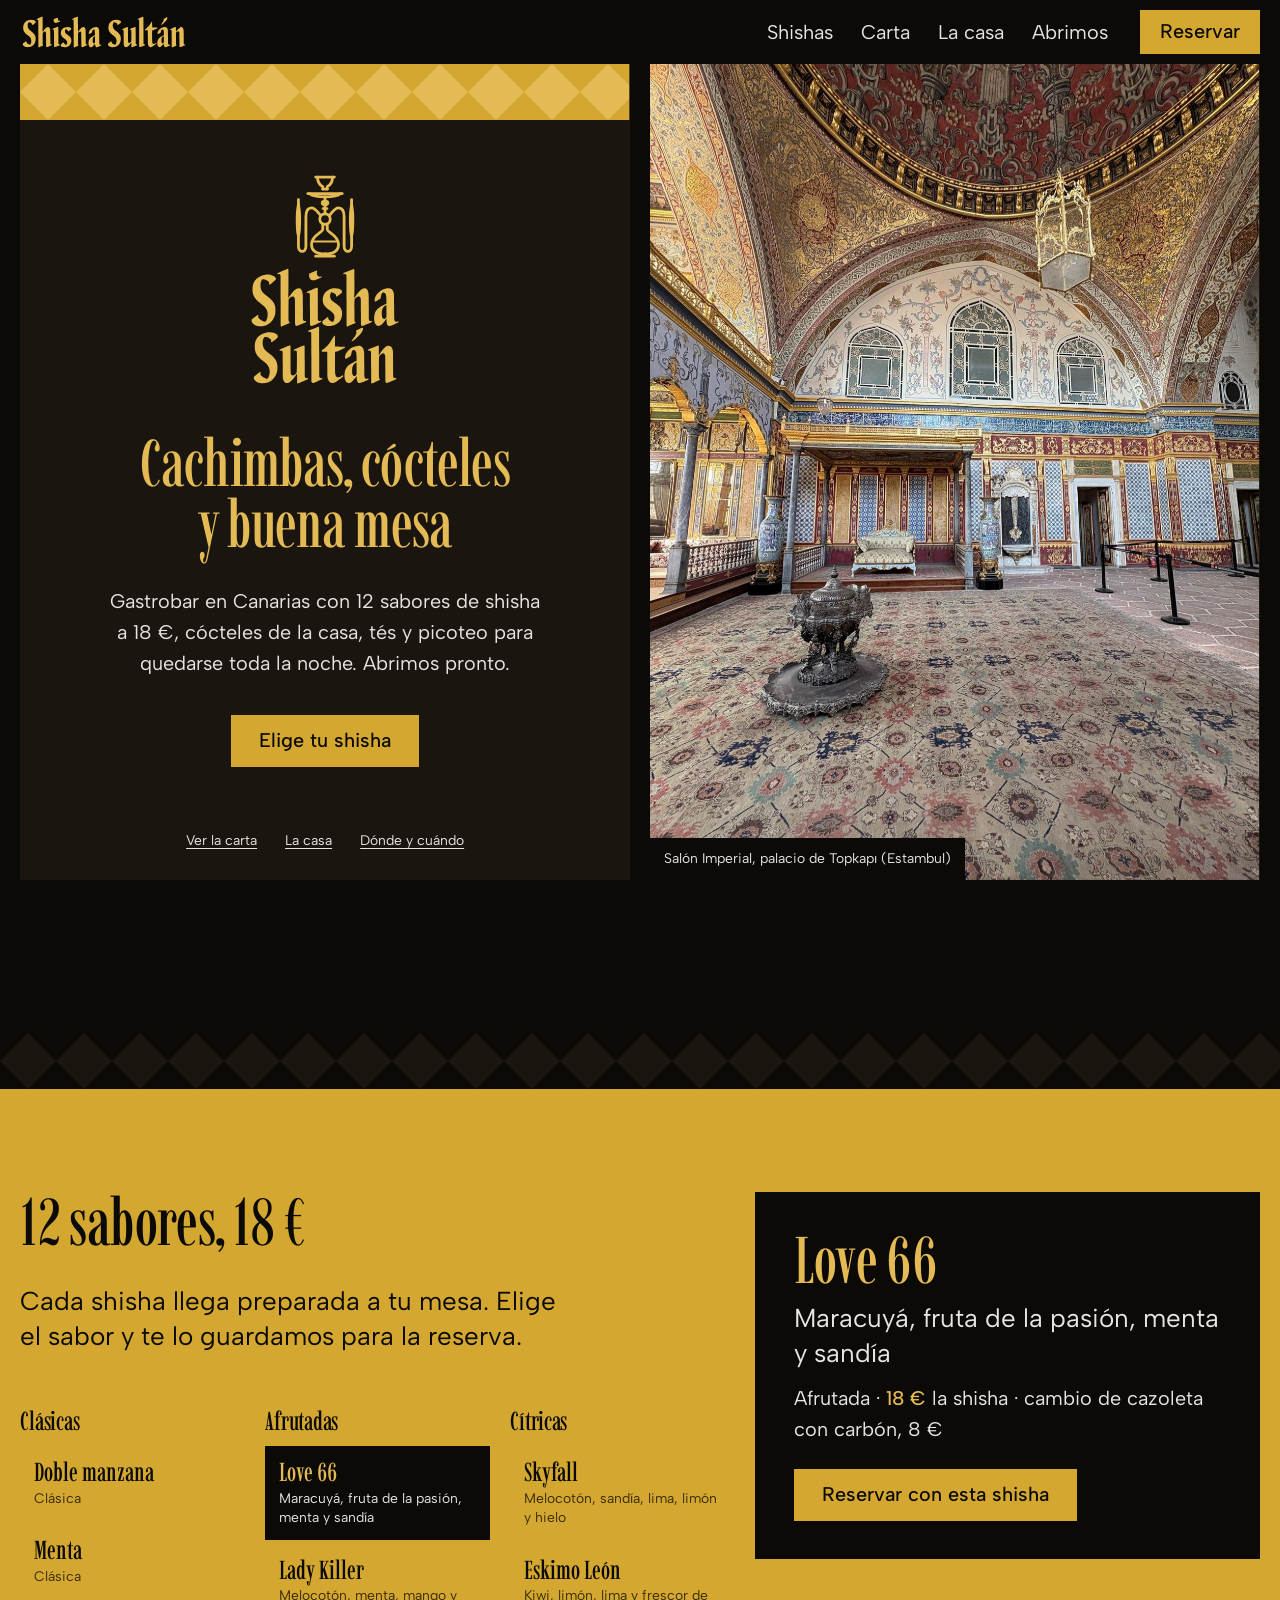
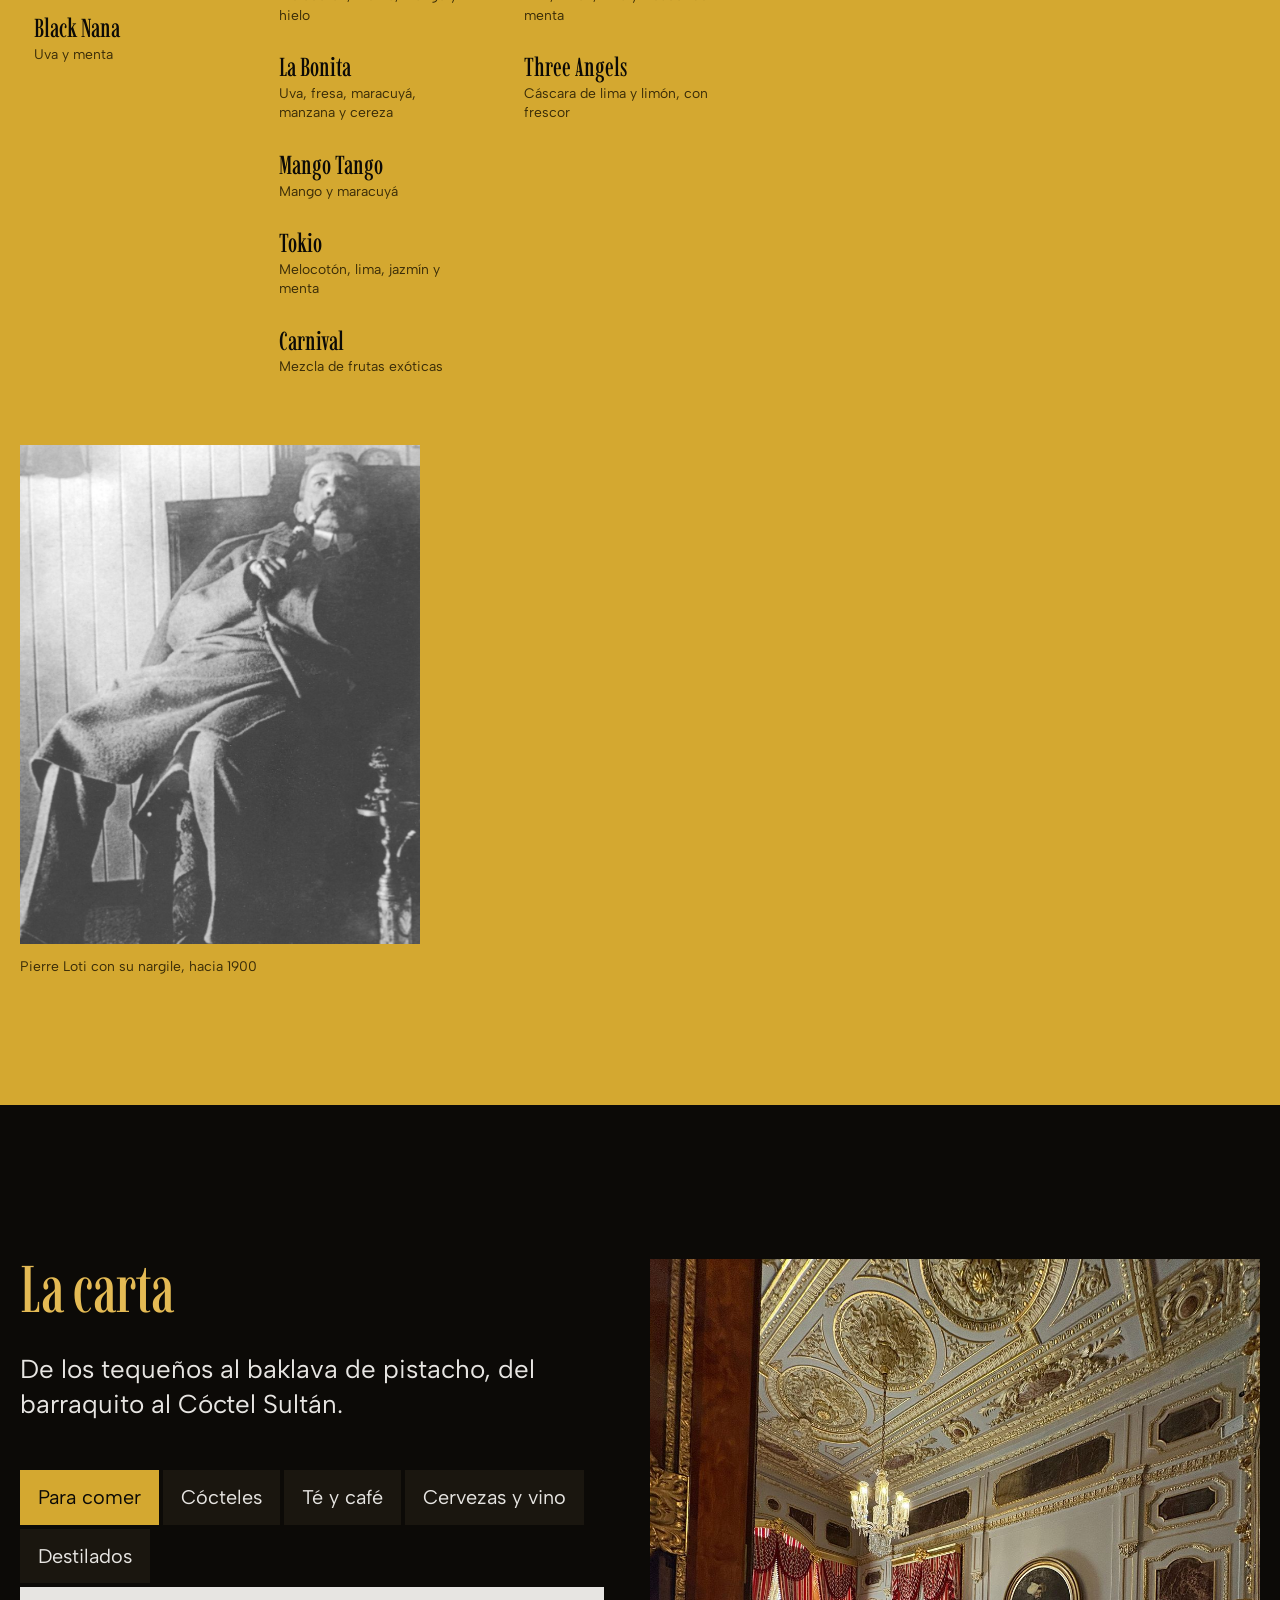
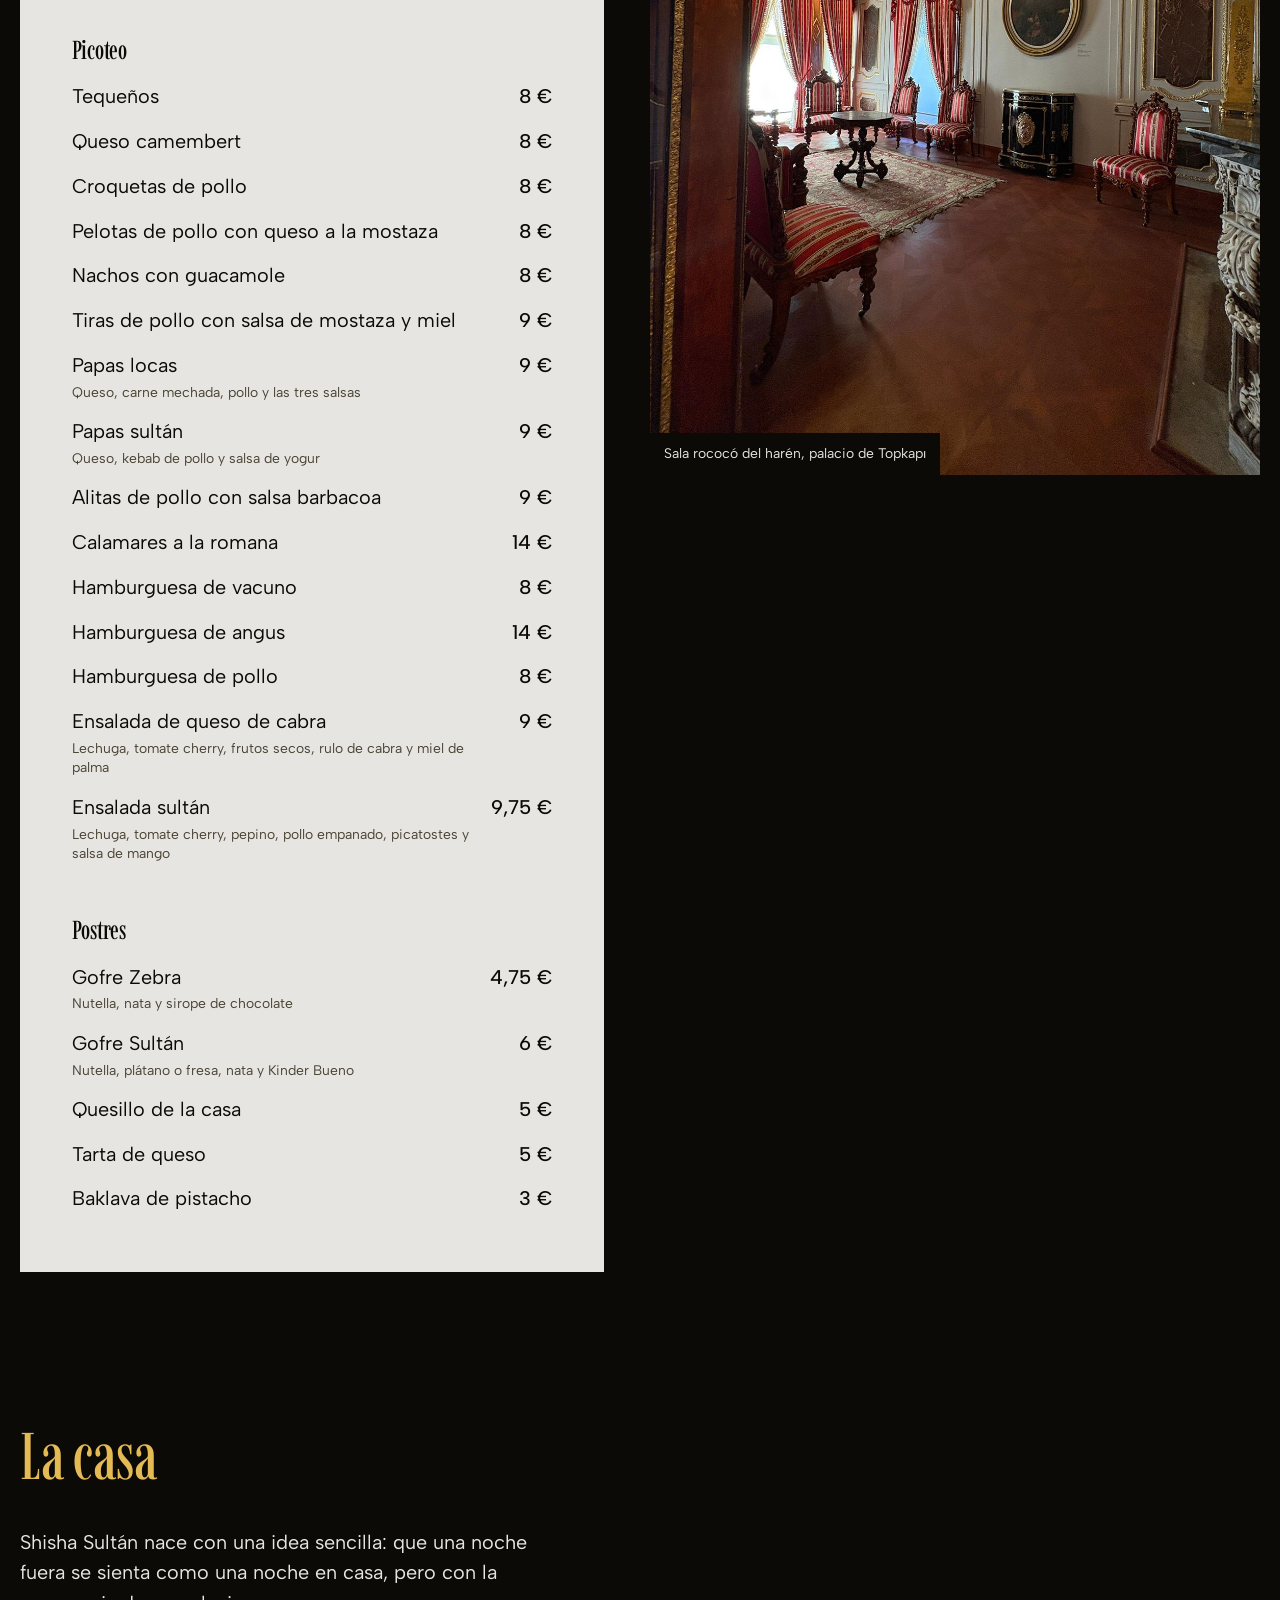
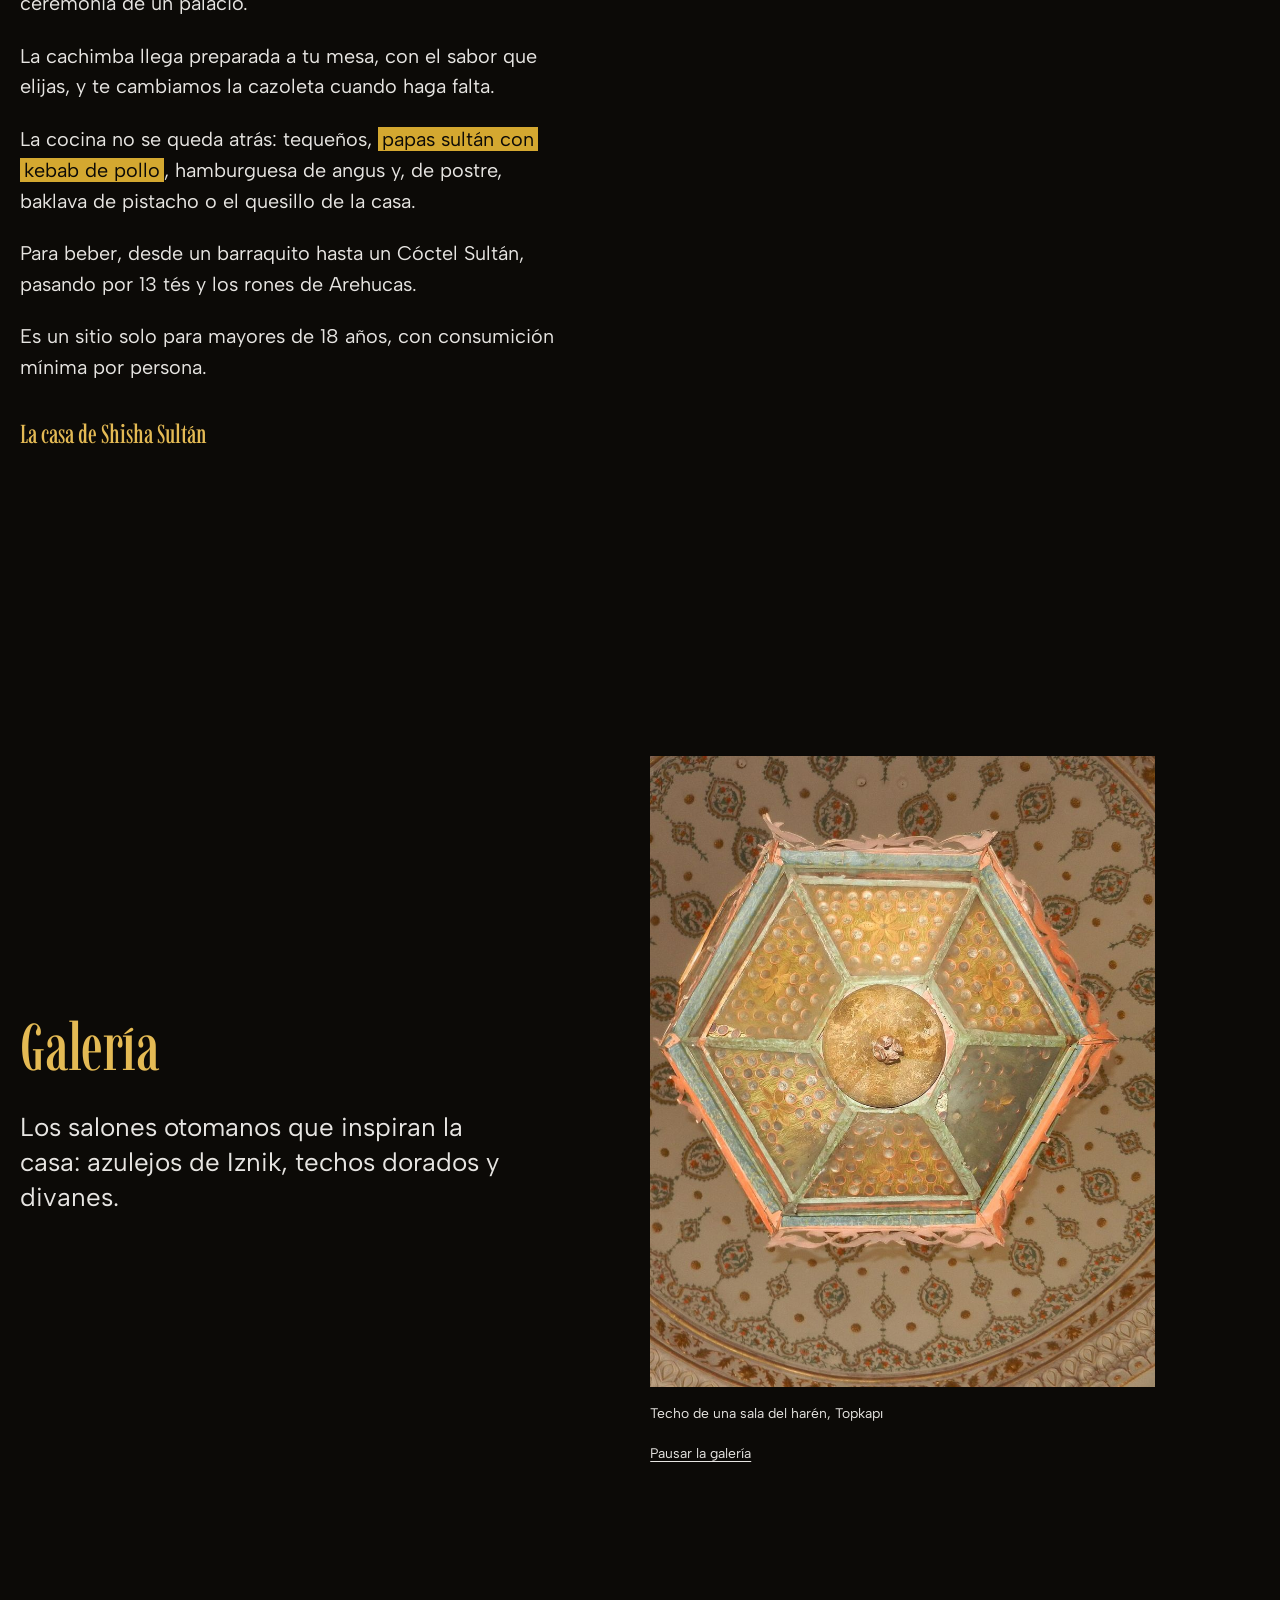
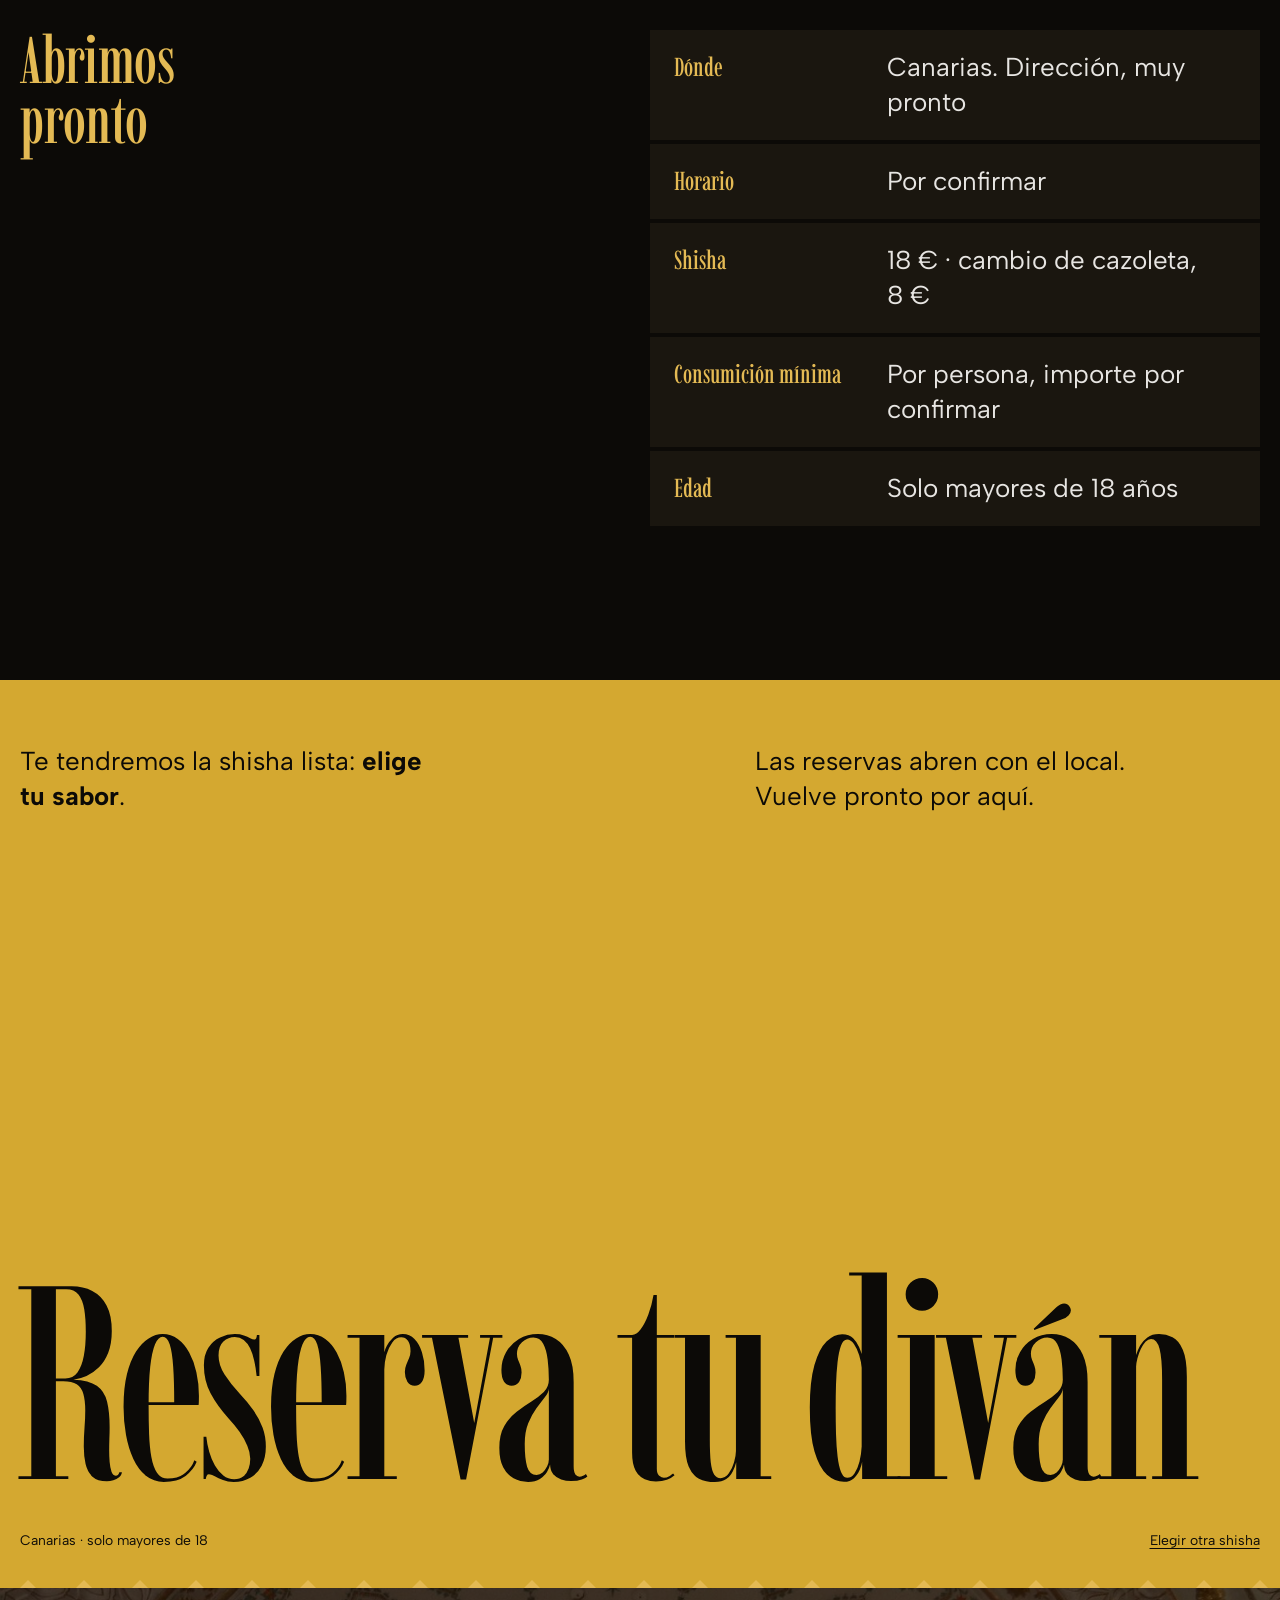
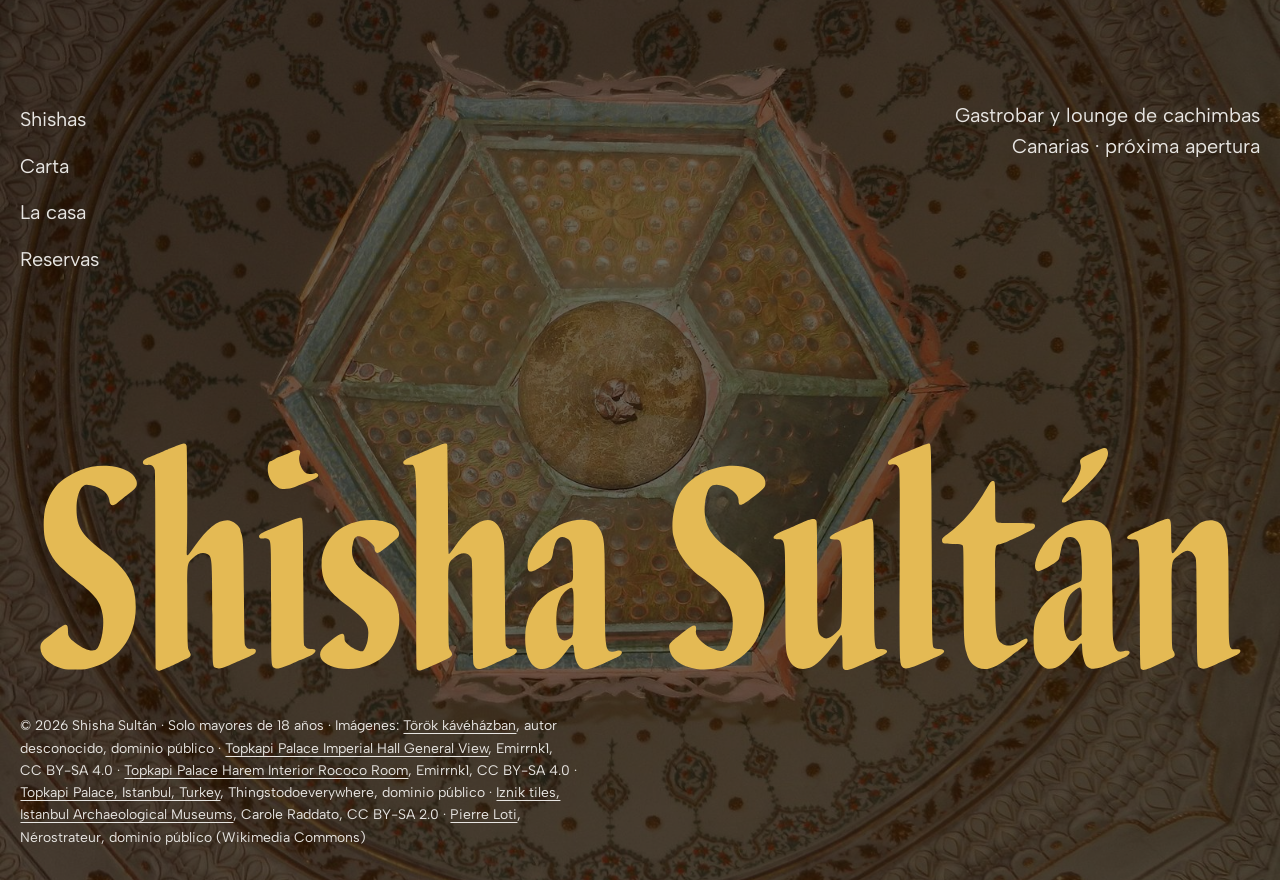
==== commit e9c6c0a3: "Aplica la revisión de accesibilidad y añade capturas Revisión con web-design-guidelines: color-schem" ====
--- a/index.html
+++ b/index.html
@@ -4,11 +4,11 @@
 <meta charset="utf-8">
 <meta name="viewport" content="width=device-width, initial-scale=1">
 <title>Shisha Sultán · Gastrobar y cachimbas en Canarias</title>
-<meta name="description" content="Shisha Sultán, gastrobar y lounge de cachimbas en Canarias: doce sabores de shisha a 18 €, cócteles, tés y picoteo. Próxima apertura.">
+<meta name="description" content="Shisha Sultán, gastrobar y lounge de cachimbas en Canarias: 12 sabores de shisha a 18 €, cócteles, tés y picoteo. Próxima apertura.">
 <meta name="theme-color" content="#0c0a07">
 <link rel="icon" href="brand/favicon.svg" type="image/svg+xml">
 <meta property="og:title" content="Shisha Sultán · Gastrobar y cachimbas">
-<meta property="og:description" content="Doce sabores de shisha a 18 €, cócteles, tés y picoteo. Próxima apertura en Canarias.">
+<meta property="og:description" content="12 sabores de shisha a 18 €, cócteles, tés y picoteo. Próxima apertura en Canarias.">
 <meta property="og:image" content="assets/topkapi-palace-imperial-hall-general-view.jpg">
 <link rel="preconnect" href="https://fonts.googleapis.com">
 <link rel="preconnect" href="https://fonts.gstatic.com" crossorigin>
@@ -48,8 +48,8 @@
       <svg class="capitone" aria-hidden="true" focusable="false"><rect width="100%" height="100%" fill="url(#rombo-oro)"/></svg>
       <div class="portada__cuerpo">
         <img class="portada__logo" src="brand/logo-vertical-oro.svg" alt="Shisha Sultán" width="556" height="749">
-        <h1 id="titulo" class="portada__titulo"><span class="oculto">Shisha Sultán: </span>Cachimbas, cócteles y buena mesa</h1>
-        <p class="portada__texto">Gastrobar en Canarias con doce sabores de shisha a 18&nbsp;€, cócteles de la casa, tés y picoteo para quedarse toda la noche. Abrimos pronto.</p>
+        <h1 id="titulo" class="portada__titulo"><span class="oculto" translate="no">Shisha Sultán: </span>Cachimbas, cócteles y buena mesa</h1>
+        <p class="portada__texto">Gastrobar en Canarias con 12 sabores de shisha a 18&nbsp;€, cócteles de la casa, tés y picoteo para quedarse toda la noche. Abrimos pronto.</p>
         <a class="boton boton--oro" href="#shishas">Elige tu shisha</a>
         <ul class="portada__enlaces">
           <li><a href="#carta">Ver la carta</a></li>
@@ -69,35 +69,35 @@
     <svg class="capitone capitone--negro" aria-hidden="true" focusable="false"><rect width="100%" height="100%" fill="url(#rombo-negro)"/></svg>
     <div class="shishas__marco">
       <div class="shishas__intro">
-        <h2 id="t-shishas" class="titulo">Doce sabores, 18&nbsp;€</h2>
+        <h2 id="t-shishas" class="titulo">12 sabores, 18&nbsp;€</h2>
         <p class="entradilla">Cada shisha llega preparada a tu mesa. Elige el sabor y te lo guardamos para la reserva.</p>
       </div>
 
       <div class="selector" data-selector>
         <!-- sabores:inicio -->
 <div class="selector__familia"><h3>Clásicas</h3><ul>
-<li><button type="button" class="sabor" aria-pressed="false" data-sabor="Doble manzana" data-notas="" data-familia="Clásicas"><span class="sabor__nombre">Doble manzana</span><span class="sabor__notas">Clásica</span></button></li>
-<li><button type="button" class="sabor" aria-pressed="false" data-sabor="Menta" data-notas="" data-familia="Clásicas"><span class="sabor__nombre">Menta</span><span class="sabor__notas">Clásica</span></button></li>
-<li><button type="button" class="sabor" aria-pressed="false" data-sabor="Black Nana" data-notas="Uva y menta" data-familia="Clásicas"><span class="sabor__nombre">Black Nana</span><span class="sabor__notas">Uva y menta</span></button></li>
+<li><button type="button" class="sabor" aria-pressed="false" data-sabor="Doble manzana" data-notas="" data-familia="Clásicas"><span class="sabor__nombre" translate="no">Doble manzana</span><span class="sabor__notas">Clásica</span></button></li>
+<li><button type="button" class="sabor" aria-pressed="false" data-sabor="Menta" data-notas="" data-familia="Clásicas"><span class="sabor__nombre" translate="no">Menta</span><span class="sabor__notas">Clásica</span></button></li>
+<li><button type="button" class="sabor" aria-pressed="false" data-sabor="Black Nana" data-notas="Uva y menta" data-familia="Clásicas"><span class="sabor__nombre" translate="no">Black Nana</span><span class="sabor__notas">Uva y menta</span></button></li>
 </ul></div>
 <div class="selector__familia"><h3>Afrutadas</h3><ul>
-<li><button type="button" class="sabor" aria-pressed="false" data-sabor="Love 66" data-notas="Maracuyá, fruta de la pasión, menta y sandía" data-familia="Afrutadas"><span class="sabor__nombre">Love 66</span><span class="sabor__notas">Maracuyá, fruta de la pasión, menta y sandía</span></button></li>
-<li><button type="button" class="sabor" aria-pressed="false" data-sabor="Lady Killer" data-notas="Melocotón, menta, mango y hielo" data-familia="Afrutadas"><span class="sabor__nombre">Lady Killer</span><span class="sabor__notas">Melocotón, menta, mango y hielo</span></button></li>
-<li><button type="button" class="sabor" aria-pressed="false" data-sabor="La Bonita" data-notas="Uva, fresa, maracuyá, manzana y cereza" data-familia="Afrutadas"><span class="sabor__nombre">La Bonita</span><span class="sabor__notas">Uva, fresa, maracuyá, manzana y cereza</span></button></li>
-<li><button type="button" class="sabor" aria-pressed="false" data-sabor="Mango Tango" data-notas="Mango y maracuyá" data-familia="Afrutadas"><span class="sabor__nombre">Mango Tango</span><span class="sabor__notas">Mango y maracuyá</span></button></li>
-<li><button type="button" class="sabor" aria-pressed="false" data-sabor="Tokio" data-notas="Melocotón, lima, jazmín y menta" data-familia="Afrutadas"><span class="sabor__nombre">Tokio</span><span class="sabor__notas">Melocotón, lima, jazmín y menta</span></button></li>
-<li><button type="button" class="sabor" aria-pressed="false" data-sabor="Carnival" data-notas="Mezcla de frutas exóticas" data-familia="Afrutadas"><span class="sabor__nombre">Carnival</span><span class="sabor__notas">Mezcla de frutas exóticas</span></button></li>
+<li><button type="button" class="sabor" aria-pressed="false" data-sabor="Love 66" data-notas="Maracuyá, fruta de la pasión, menta y sandía" data-familia="Afrutadas"><span class="sabor__nombre" translate="no">Love 66</span><span class="sabor__notas">Maracuyá, fruta de la pasión, menta y sandía</span></button></li>
+<li><button type="button" class="sabor" aria-pressed="false" data-sabor="Lady Killer" data-notas="Melocotón, menta, mango y hielo" data-familia="Afrutadas"><span class="sabor__nombre" translate="no">Lady Killer</span><span class="sabor__notas">Melocotón, menta, mango y hielo</span></button></li>
+<li><button type="button" class="sabor" aria-pressed="false" data-sabor="La Bonita" data-notas="Uva, fresa, maracuyá, manzana y cereza" data-familia="Afrutadas"><span class="sabor__nombre" translate="no">La Bonita</span><span class="sabor__notas">Uva, fresa, maracuyá, manzana y cereza</span></button></li>
+<li><button type="button" class="sabor" aria-pressed="false" data-sabor="Mango Tango" data-notas="Mango y maracuyá" data-familia="Afrutadas"><span class="sabor__nombre" translate="no">Mango Tango</span><span class="sabor__notas">Mango y maracuyá</span></button></li>
+<li><button type="button" class="sabor" aria-pressed="false" data-sabor="Tokio" data-notas="Melocotón, lima, jazmín y menta" data-familia="Afrutadas"><span class="sabor__nombre" translate="no">Tokio</span><span class="sabor__notas">Melocotón, lima, jazmín y menta</span></button></li>
+<li><button type="button" class="sabor" aria-pressed="false" data-sabor="Carnival" data-notas="Mezcla de frutas exóticas" data-familia="Afrutadas"><span class="sabor__nombre" translate="no">Carnival</span><span class="sabor__notas">Mezcla de frutas exóticas</span></button></li>
 </ul></div>
 <div class="selector__familia"><h3>Cítricas</h3><ul>
-<li><button type="button" class="sabor" aria-pressed="false" data-sabor="Skyfall" data-notas="Melocotón, sandía, lima, limón y hielo" data-familia="Cítricas"><span class="sabor__nombre">Skyfall</span><span class="sabor__notas">Melocotón, sandía, lima, limón y hielo</span></button></li>
-<li><button type="button" class="sabor" aria-pressed="false" data-sabor="Eskimo León" data-notas="Kiwi, limón, lima y frescor de menta" data-familia="Cítricas"><span class="sabor__nombre">Eskimo León</span><span class="sabor__notas">Kiwi, limón, lima y frescor de menta</span></button></li>
-<li><button type="button" class="sabor" aria-pressed="false" data-sabor="Three Angels" data-notas="Cáscara de lima y limón, con frescor" data-familia="Cítricas"><span class="sabor__nombre">Three Angels</span><span class="sabor__notas">Cáscara de lima y limón, con frescor</span></button></li>
+<li><button type="button" class="sabor" aria-pressed="false" data-sabor="Skyfall" data-notas="Melocotón, sandía, lima, limón y hielo" data-familia="Cítricas"><span class="sabor__nombre" translate="no">Skyfall</span><span class="sabor__notas">Melocotón, sandía, lima, limón y hielo</span></button></li>
+<li><button type="button" class="sabor" aria-pressed="false" data-sabor="Eskimo León" data-notas="Kiwi, limón, lima y frescor de menta" data-familia="Cítricas"><span class="sabor__nombre" translate="no">Eskimo León</span><span class="sabor__notas">Kiwi, limón, lima y frescor de menta</span></button></li>
+<li><button type="button" class="sabor" aria-pressed="false" data-sabor="Three Angels" data-notas="Cáscara de lima y limón, con frescor" data-familia="Cítricas"><span class="sabor__nombre" translate="no">Three Angels</span><span class="sabor__notas">Cáscara de lima y limón, con frescor</span></button></li>
 </ul></div>
 <!-- sabores:fin -->
       </div>
 
       <div class="ficha" aria-live="polite" data-ficha>
-        <p class="ficha__nombre" data-ficha-nombre>Love 66</p>
+        <p class="ficha__nombre" data-ficha-nombre translate="no">Love 66</p>
         <p class="ficha__notas" data-ficha-notas>Maracuyá, fruta de la pasión, menta y sandía</p>
         <p class="ficha__precio"><span data-ficha-familia>Afrutada</span> · <b>18&nbsp;€</b> la shisha · cambio de cazoleta con carbón, 8&nbsp;€</p>
         <a class="boton boton--negro" href="#reservas" data-ficha-reservar>Reservar con esta shisha</a>
@@ -134,9 +134,9 @@
           <p>Shisha Sultán nace con una idea sencilla: que una noche fuera se sienta como una noche en casa, pero con la ceremonia de un palacio.</p>
           <p>La cachimba llega preparada a tu mesa, con el sabor que elijas, y te cambiamos la cazoleta cuando haga falta.</p>
           <p>La cocina no se queda atrás: tequeños, <span class="marca">papas sultán con kebab de pollo</span>, hamburguesa de angus y, de postre, baklava de pistacho o el quesillo de la casa.</p>
-          <p>Para beber, desde un barraquito hasta un Cóctel Sultán, pasando por trece tés y los rones de Arehucas.</p>
+          <p>Para beber, desde un barraquito hasta un Cóctel Sultán, pasando por 13 tés y los rones de Arehucas.</p>
           <p>Es un sitio solo para mayores de 18 años, con consumición mínima por persona.</p>
-          <p class="firma">La casa de Shisha Sultán</p>
+          <p class="firma">La casa de <span translate="no">Shisha Sultán</span></p>
         </div>
       </section>
     </div>
@@ -163,6 +163,7 @@
         <img src="assets/topkapi-palace-harem-interior-rococo-room.jpg" alt="Sala rococó del harén de Topkapı con cortinas rojas" width="1200" height="1600" loading="lazy" decoding="async" data-pie="Sala rococó del harén, Topkapı">
       </button>
       <figcaption data-marco-pie>Techo de una sala del harén, Topkapı</figcaption>
+      <button class="marco__pausa" type="button" aria-pressed="false" data-marco-pausa hidden>Pausar la galería</button>
     </figure>
   </section>
 
--- a/styles.css
+++ b/styles.css
@@ -31,16 +31,18 @@
 
 /* ---------- base ---------- */
 *, *::before, *::after { box-sizing: border-box; }
-html { -webkit-text-size-adjust: 100%; text-size-adjust: 100%; background: var(--negro); }
-body { margin: 0; background: var(--negro); color: var(--marfil); font: 400 var(--step-body)/1.55 var(--texto); -webkit-font-smoothing: antialiased; text-rendering: optimizeLegibility; }
+html { -webkit-text-size-adjust: 100%; text-size-adjust: 100%; background: var(--negro); color-scheme: dark; scroll-padding-top: calc(var(--barra) + 16px); }
+body { overflow-x: clip; margin: 0; background: var(--negro); color: var(--marfil); font: 400 var(--step-body)/1.55 var(--texto); -webkit-font-smoothing: antialiased; text-rendering: optimizeLegibility; }
 h1, h2, h3, h4, p, figure, ul, dl, dd { margin: 0; }
 ul { padding: 0; list-style: none; }
 img { display: block; max-width: 100%; height: auto; }
 button { font: inherit; color: inherit; background: none; border: 0; padding: 0; cursor: pointer; }
+a, button { touch-action: manipulation; -webkit-tap-highlight-color: transparent; }
 a { color: inherit; text-underline-offset: 0.2em; text-decoration-thickness: 1px; }
 :target { scroll-margin-top: calc(var(--barra) + 16px); }
 ::selection { background: var(--oro); color: var(--negro); }
 :focus-visible { outline: 3px solid var(--marfil); outline-offset: 3px; }
+.shishas :focus-visible, .reservas :focus-visible, .hoja :focus-visible { outline-color: var(--negro); }
 [hidden] { display: none !important; }
 .oculto { position: absolute; width: 1px; height: 1px; overflow: hidden; clip-path: inset(50%); white-space: nowrap; }
 .defs { position: absolute; }
@@ -87,7 +89,7 @@
   position: absolute; left: 0; bottom: 0; z-index: 2; margin: 0; background: var(--negro); color: var(--marfil);
   font-size: var(--step-small); padding: 10px 14px;
 }
-.escena__foto--portada img { animation: deriva 18s var(--ease-soft) infinite alternate; transform-origin: 50% 40%; }
+.escena__foto--portada img { animation: deriva 5s var(--ease-soft) both; transform-origin: 50% 40%; }
 @keyframes deriva { from { transform: scale(1.08); } to { transform: scale(1); } }
 
 .escena__foto--lectura img { opacity: 0; transition: opacity 1.6s var(--ease-soft); }
@@ -184,6 +186,8 @@
 .marco__boton img { position: absolute; inset: 0; width: 100%; height: 100%; object-fit: cover; opacity: 0; transition: opacity 600ms var(--ease-soft); }
 .marco__boton img.activa { opacity: 1; }
 .marco figcaption { font-size: var(--step-small); margin-top: 16px; min-height: 1.5em; }
+.marco__pausa { margin-top: 8px; min-height: 44px; padding: 0; font-size: var(--step-small); text-decoration: underline; text-underline-offset: 0.2em; transition: color var(--t-hover); }
+.marco__pausa:hover { color: var(--oro-claro); }
 
 /* ---------- abrimos ---------- */
 .abrimos { margin-top: var(--hueco); padding: 0 var(--m); display: grid; grid-template-columns: repeat(12, 1fr); column-gap: var(--m); }
@@ -222,7 +226,8 @@
 .pie__arriba p { text-align: right; }
 .pie__nombre { width: 100%; height: auto; }
 .pie__legal { font-size: var(--step-small); margin-top: 24px; max-width: 62ch; line-height: 1.6; }
-.pie__legal a { text-decoration: underline; }
+.pie__legal a { text-decoration: underline; transition: color var(--t-hover); }
+.pie__legal a:hover { color: var(--oro-claro); }
 
 /* ---------- llegada de la portada (asentada antes de 1,2 s) ---------- */
 .portada__logo, .portada__titulo, .portada__texto, .portada__cuerpo > .boton { animation: llega 700ms var(--ease-out) both; }
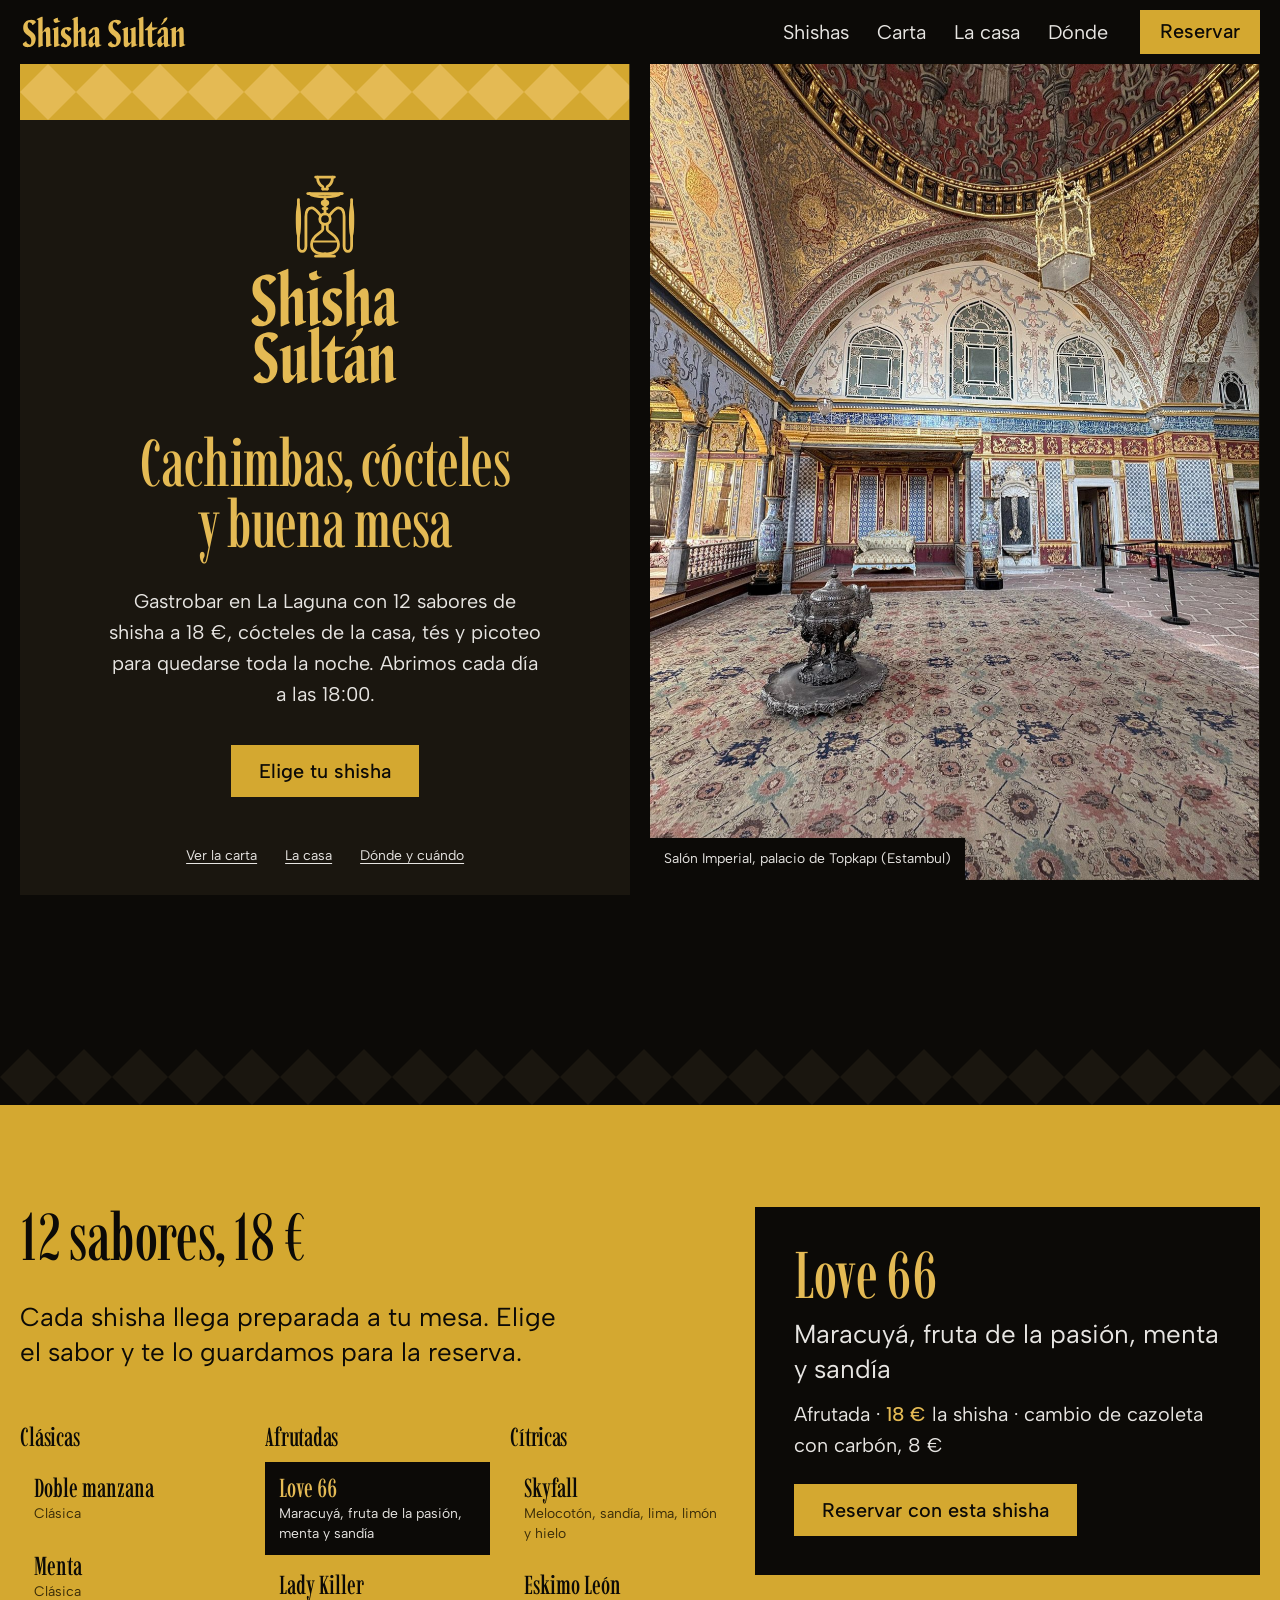
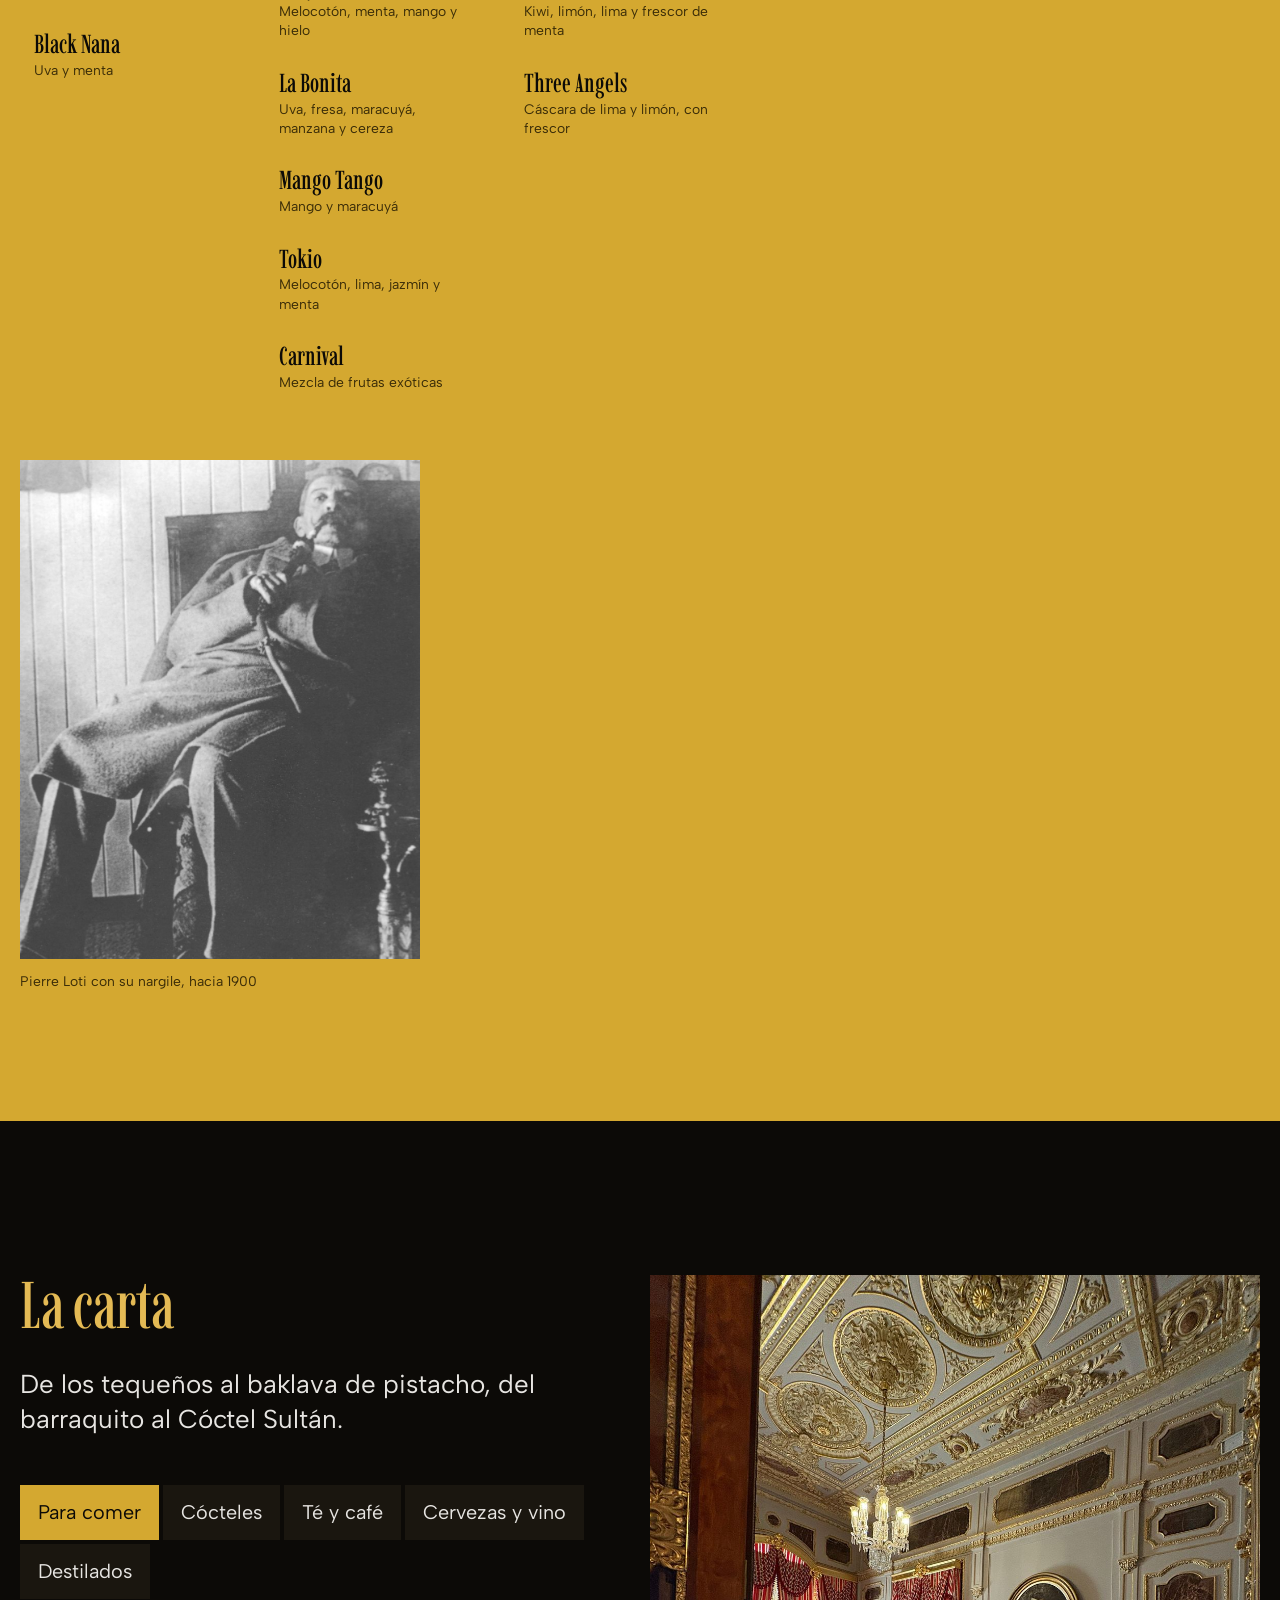
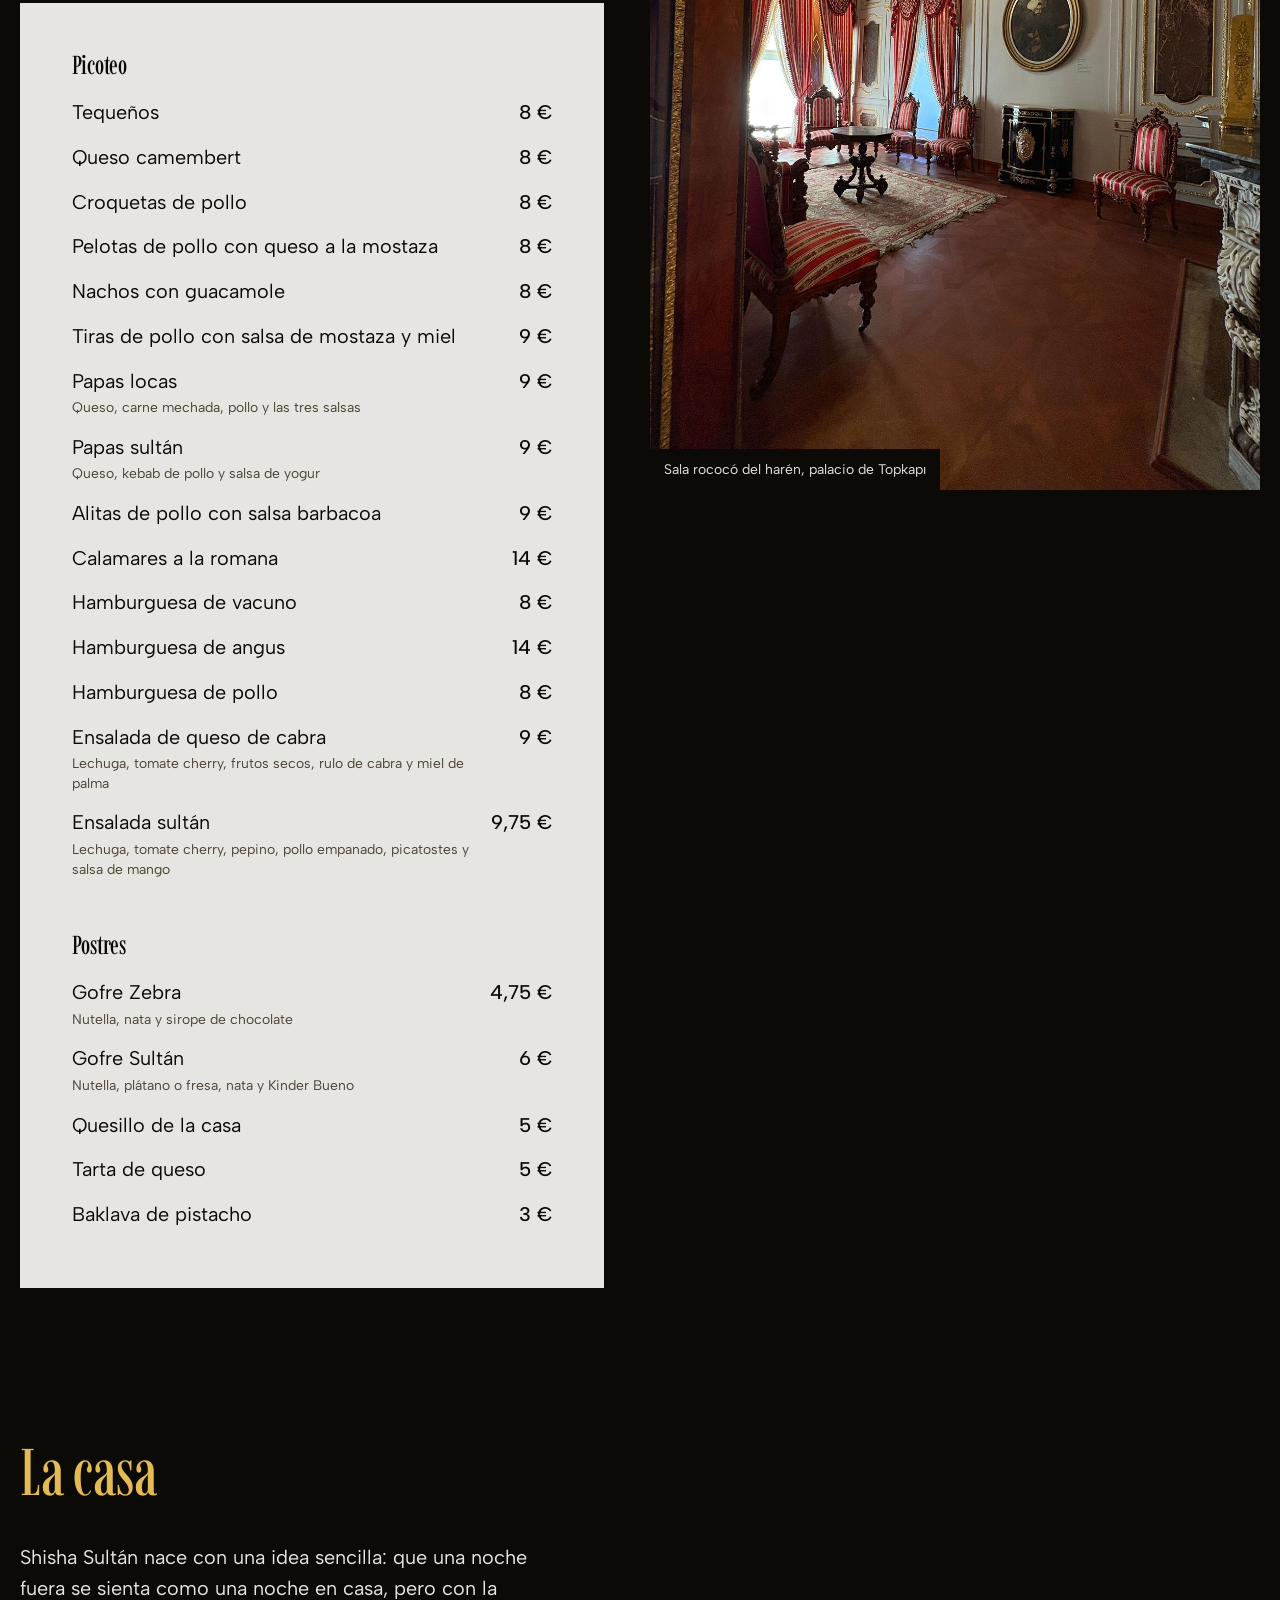
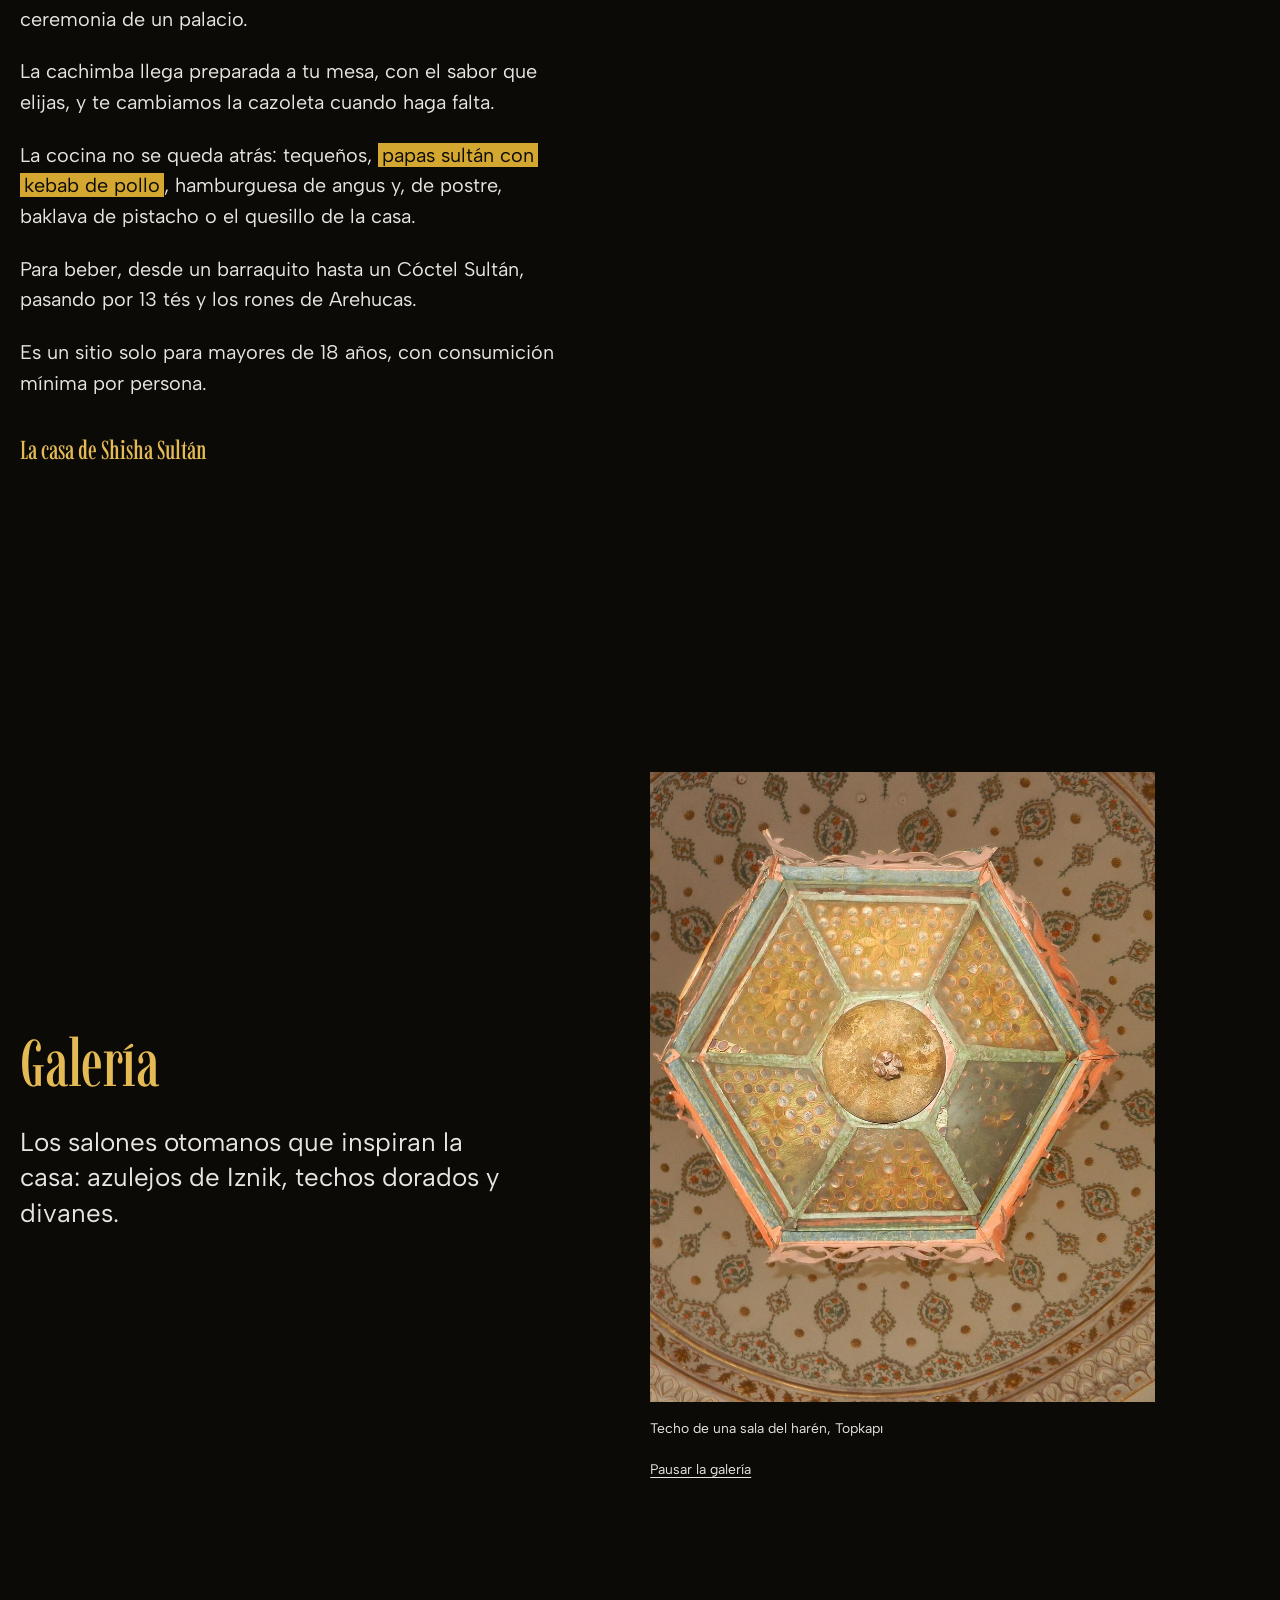
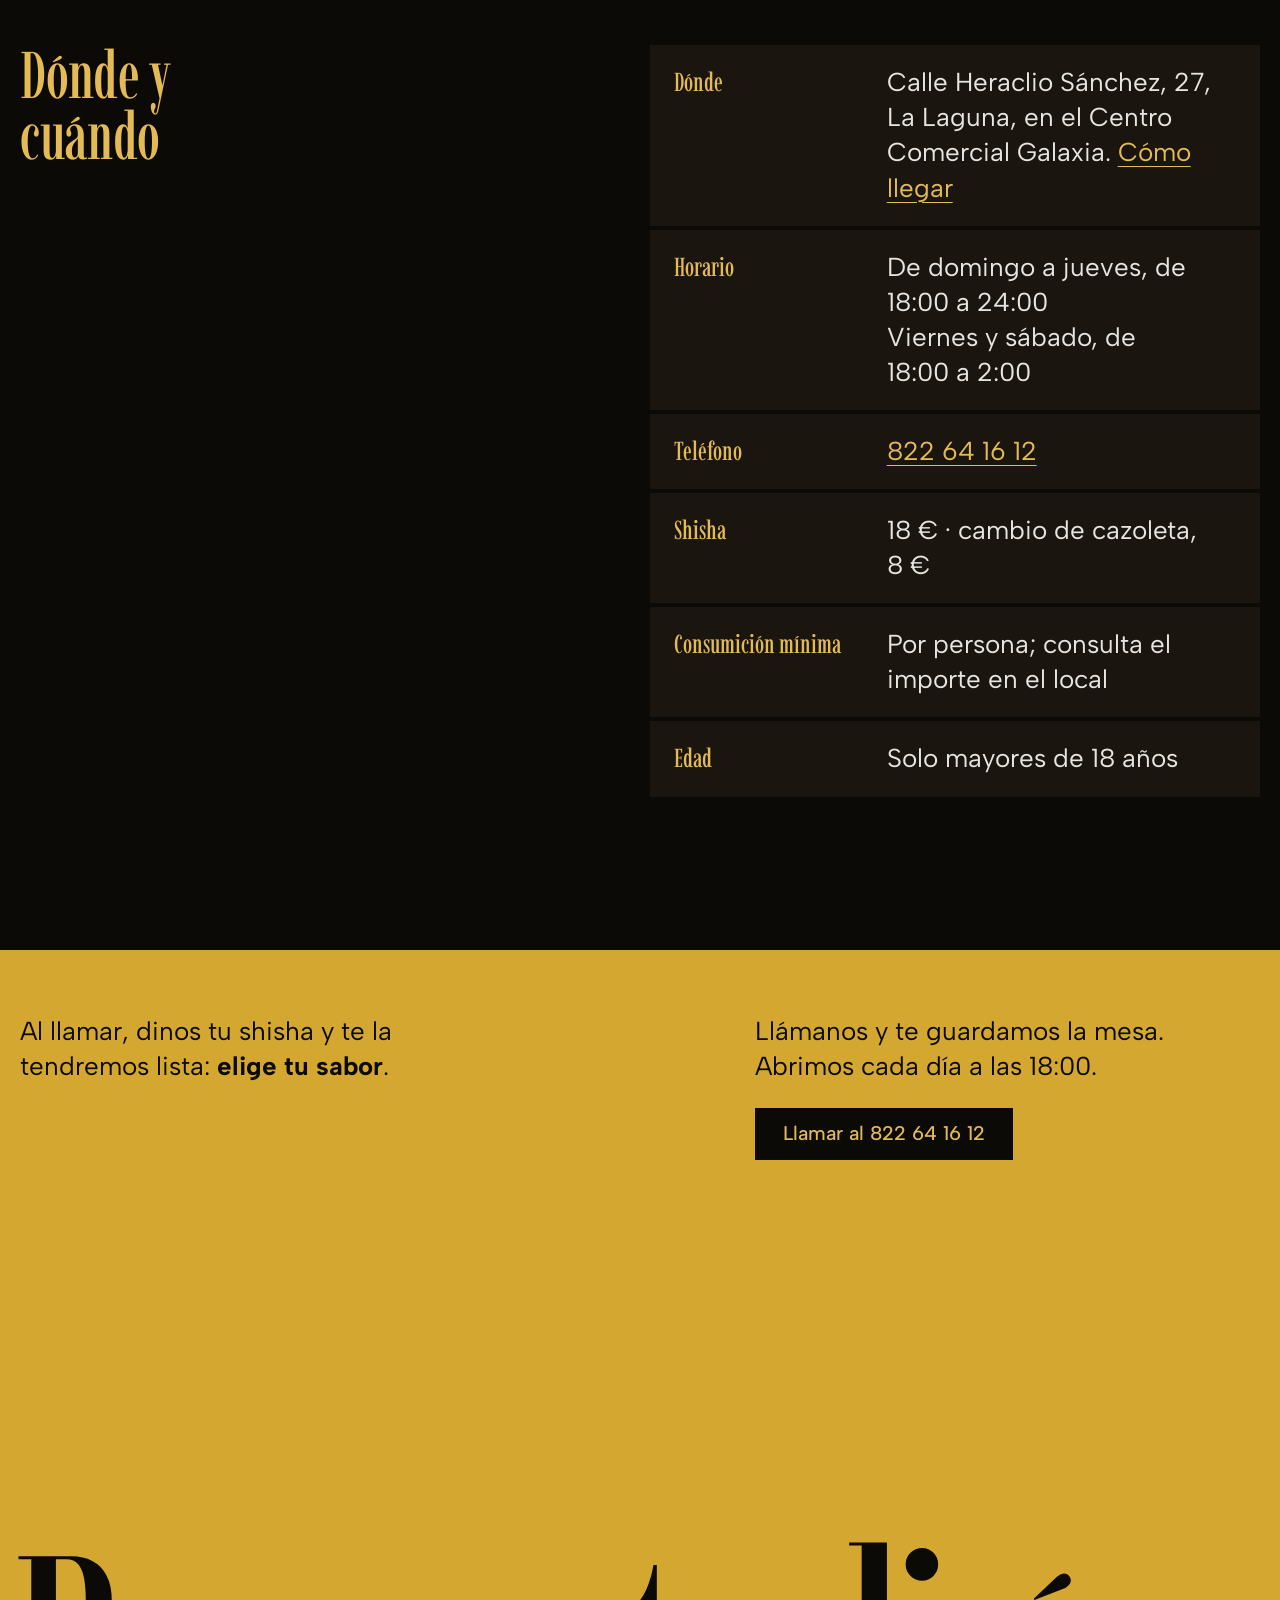
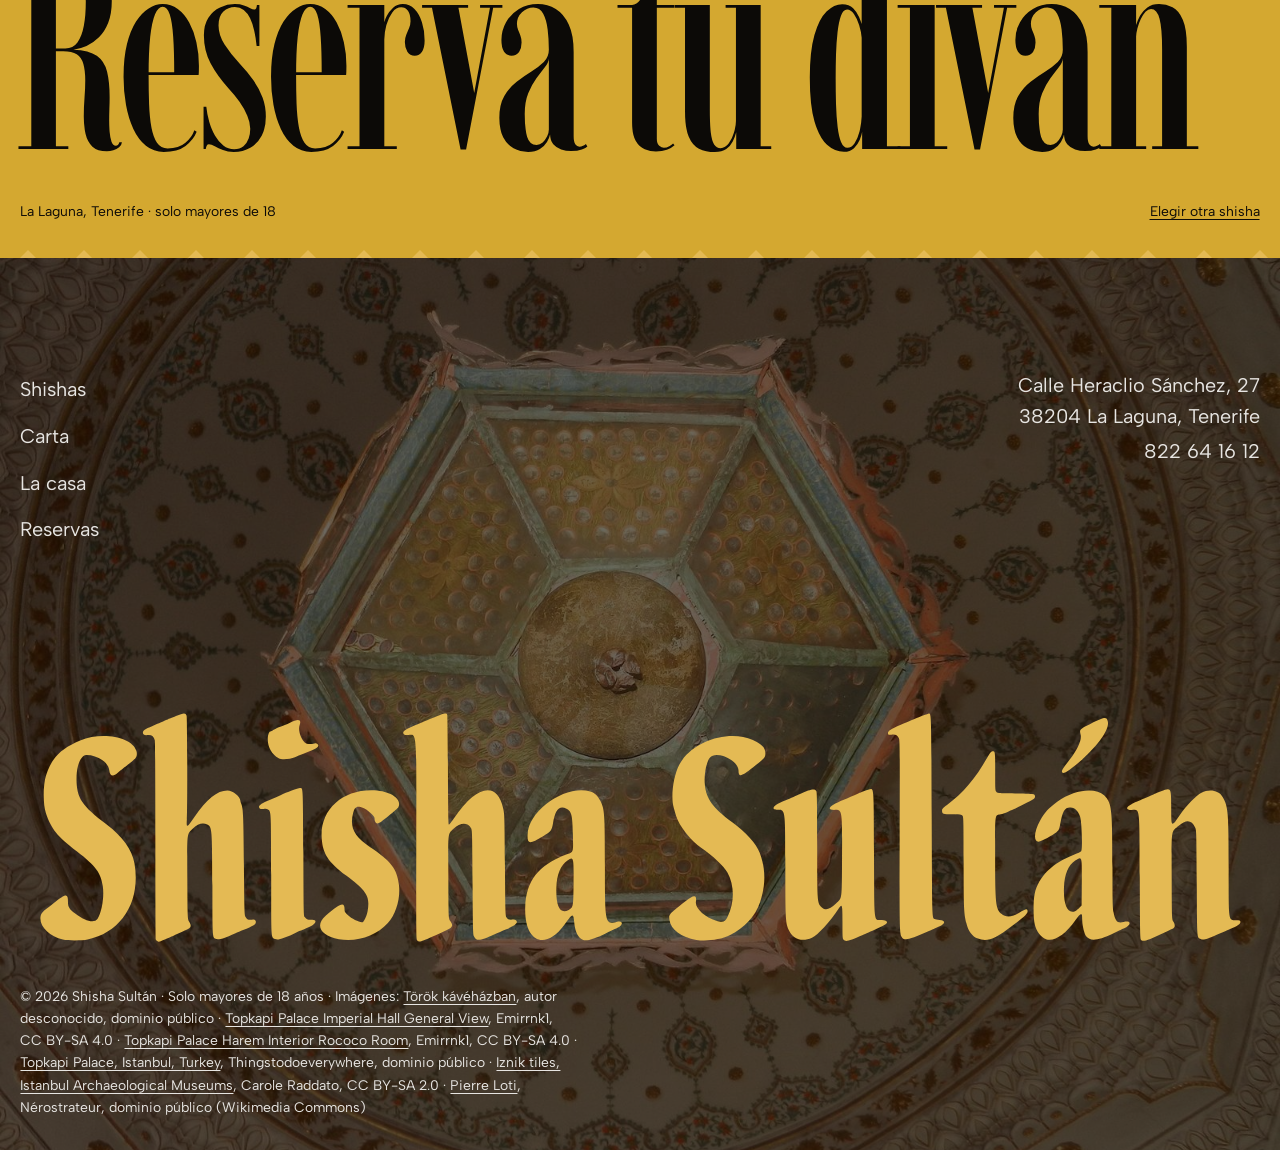
==== commit 2afacd6c: "Añade dirección, horario y teléfono reales del local Datos de la ficha de Google Maps: Calle Heracli" ====
--- a/index.html
+++ b/index.html
@@ -3,16 +3,41 @@
 <head>
 <meta charset="utf-8">
 <meta name="viewport" content="width=device-width, initial-scale=1">
-<title>Shisha Sultán · Gastrobar y cachimbas en Canarias</title>
-<meta name="description" content="Shisha Sultán, gastrobar y lounge de cachimbas en Canarias: 12 sabores de shisha a 18 €, cócteles, tés y picoteo. Próxima apertura.">
+<title>Shisha Sultán · Gastrobar y cachimbas en La Laguna</title>
+<meta name="description" content="Shisha Sultán, gastrobar y lounge de cachimbas en La Laguna (Tenerife): 12 sabores de shisha a 18 €, cócteles, tés y picoteo. Todos los días desde las 18:00.">
 <meta name="theme-color" content="#0c0a07">
 <link rel="icon" href="brand/favicon.svg" type="image/svg+xml">
 <meta property="og:title" content="Shisha Sultán · Gastrobar y cachimbas">
-<meta property="og:description" content="12 sabores de shisha a 18 €, cócteles, tés y picoteo. Próxima apertura en Canarias.">
+<meta property="og:description" content="12 sabores de shisha a 18 €, cócteles, tés y picoteo en La Laguna. Todos los días desde las 18:00.">
 <meta property="og:image" content="assets/topkapi-palace-imperial-hall-general-view.jpg">
 <link rel="preconnect" href="https://fonts.googleapis.com">
 <link rel="preconnect" href="https://fonts.gstatic.com" crossorigin>
 <link href="https://fonts.googleapis.com/css2?family=Imbue:opsz,wght@10..100,500&family=Albert+Sans:wght@400;500&display=swap" rel="stylesheet">
+<script type="application/ld+json">
+{
+  "@context": "https://schema.org",
+  "@type": "BarOrPub",
+  "name": "Shisha Sultán",
+  "description": "Gastrobar y lounge de cachimbas: 12 sabores de shisha, cócteles, tés y picoteo.",
+  "url": "https://oliva3blanca.github.io/shisha-sultan-web/",
+  "image": "https://oliva3blanca.github.io/shisha-sultan-web/assets/topkapi-palace-imperial-hall-general-view.jpg",
+  "telephone": "+34 822 64 16 12",
+  "address": {
+    "@type": "PostalAddress",
+    "streetAddress": "Calle Heraclio Sánchez, 27 (Centro Comercial Galaxia)",
+    "postalCode": "38204",
+    "addressLocality": "San Cristóbal de La Laguna",
+    "addressRegion": "Santa Cruz de Tenerife",
+    "addressCountry": "ES"
+  },
+  "geo": { "@type": "GeoCoordinates", "latitude": 28.4848504, "longitude": -16.3159972 },
+  "hasMap": "https://maps.app.goo.gl/E8HLa1wCTCPhyPnT7",
+  "openingHoursSpecification": [
+    { "@type": "OpeningHoursSpecification", "dayOfWeek": ["Sunday", "Monday", "Tuesday", "Wednesday", "Thursday"], "opens": "18:00", "closes": "24:00" },
+    { "@type": "OpeningHoursSpecification", "dayOfWeek": ["Friday", "Saturday"], "opens": "18:00", "closes": "02:00" }
+  ]
+}
+</script>
 <link rel="stylesheet" href="styles.css">
 </head>
 <body>
@@ -34,7 +59,7 @@
       <li><a href="#shishas">Shishas</a></li>
       <li><a href="#carta">Carta</a></li>
       <li><a href="#la-casa">La casa</a></li>
-      <li><a href="#abrimos">Abrimos</a></li>
+      <li><a href="#donde">Dónde</a></li>
     </ul>
   </nav>
   <a class="boton boton--oro barra__accion" href="#reservas">Reservar</a>
@@ -49,12 +74,12 @@
       <div class="portada__cuerpo">
         <img class="portada__logo" src="brand/logo-vertical-oro.svg" alt="Shisha Sultán" width="556" height="749">
         <h1 id="titulo" class="portada__titulo"><span class="oculto" translate="no">Shisha Sultán: </span>Cachimbas, cócteles y buena mesa</h1>
-        <p class="portada__texto">Gastrobar en Canarias con 12 sabores de shisha a 18&nbsp;€, cócteles de la casa, tés y picoteo para quedarse toda la noche. Abrimos pronto.</p>
+        <p class="portada__texto">Gastrobar en La Laguna con 12 sabores de shisha a 18&nbsp;€, cócteles de la casa, tés y picoteo para quedarse toda la noche. Abrimos cada día a las 18:00.</p>
         <a class="boton boton--oro" href="#shishas">Elige tu shisha</a>
         <ul class="portada__enlaces">
           <li><a href="#carta">Ver la carta</a></li>
           <li><a href="#la-casa">La casa</a></li>
-          <li><a href="#abrimos">Dónde y cuándo</a></li>
+          <li><a href="#donde">Dónde y cuándo</a></li>
         </ul>
       </div>
     </section>
@@ -168,13 +193,14 @@
   </section>
 
   <!-- Dónde y cuándo -->
-  <section class="abrimos" id="abrimos" aria-labelledby="t-abrimos">
-    <h2 id="t-abrimos" class="titulo">Abrimos pronto</h2>
+  <section class="donde" id="donde" aria-labelledby="t-donde">
+    <h2 id="t-donde" class="titulo">Dónde y cuándo</h2>
     <dl class="datos">
-      <div><dt>Dónde</dt><dd data-local="direccion">Canarias. Dirección, muy pronto</dd></div>
-      <div><dt>Horario</dt><dd data-local="horario">Por confirmar</dd></div>
+      <div><dt>Dónde</dt><dd>Calle Heraclio Sánchez, 27, La Laguna, en el Centro Comercial Galaxia. <a href="https://maps.app.goo.gl/E8HLa1wCTCPhyPnT7">Cómo llegar</a></dd></div>
+      <div><dt>Horario</dt><dd>De domingo a jueves, de 18:00&nbsp;a&nbsp;24:00<br>Viernes y sábado, de 18:00&nbsp;a&nbsp;2:00</dd></div>
+      <div><dt>Teléfono</dt><dd><a href="tel:+34822641612">822&nbsp;64&nbsp;16&nbsp;12</a></dd></div>
       <div><dt>Shisha</dt><dd>18&nbsp;€ · cambio de cazoleta, 8&nbsp;€</dd></div>
-      <div><dt>Consumición mínima</dt><dd data-local="minimo">Por persona, importe por confirmar</dd></div>
+      <div><dt>Consumición mínima</dt><dd data-local="minimo">Por persona; consulta el importe en el local</dd></div>
       <div><dt>Edad</dt><dd>Solo mayores de 18 años</dd></div>
     </dl>
   </section>
@@ -182,15 +208,16 @@
   <!-- Reservas: el gran texto sobre el campo dorado -->
   <section class="reservas" id="reservas" aria-labelledby="t-reservas">
     <div class="reservas__arriba">
-      <p class="reservas__frase">Te tendremos la shisha lista: <strong data-reserva-sabor>elige tu sabor</strong>.</p>
+      <p class="reservas__frase">Al llamar, dinos tu shisha y te la tendremos lista: <strong data-reserva-sabor>elige tu sabor</strong>.</p>
       <div class="reservas__accion">
-        <p class="reservas__estado" data-reserva-estado>Las reservas abren con el local. Vuelve pronto por aquí.</p>
+        <p class="reservas__estado" data-reserva-estado>Llámanos y te guardamos la mesa. Abrimos cada día a las 18:00.</p>
+        <a class="boton boton--negro" href="tel:+34822641612">Llamar al 822&nbsp;64&nbsp;16&nbsp;12</a>
         <a class="boton boton--negro" href="#reservas" data-reserva-boton hidden>Reservar por WhatsApp</a>
       </div>
     </div>
     <h2 id="t-reservas" class="reservas__titulo">Reserva tu diván</h2>
     <div class="reservas__pies">
-      <p>Canarias · solo mayores de 18</p>
+      <p>La Laguna, Tenerife · solo mayores de 18</p>
       <p data-local="redes"><a href="#shishas">Elegir otra shisha</a></p>
     </div>
   </section>
@@ -206,7 +233,7 @@
       <li><a href="#la-casa">La casa</a></li>
       <li><a href="#reservas">Reservas</a></li>
     </ul>
-    <p>Gastrobar y lounge de cachimbas<br>Canarias · próxima apertura</p>
+    <p>Calle Heraclio Sánchez, 27<br>38204 La Laguna, Tenerife<br><a href="tel:+34822641612">822&nbsp;64&nbsp;16&nbsp;12</a></p>
   </div>
   <div class="pie__abajo">
     <img class="pie__nombre" src="brand/logo-nombre-oro.svg" alt="Shisha Sultán" width="1200" height="259" loading="lazy">
--- a/styles.css
+++ b/styles.css
@@ -189,13 +189,15 @@
 .marco__pausa { margin-top: 8px; min-height: 44px; padding: 0; font-size: var(--step-small); text-decoration: underline; text-underline-offset: 0.2em; transition: color var(--t-hover); }
 .marco__pausa:hover { color: var(--oro-claro); }
 
-/* ---------- abrimos ---------- */
-.abrimos { margin-top: var(--hueco); padding: 0 var(--m); display: grid; grid-template-columns: repeat(12, 1fr); column-gap: var(--m); }
-.abrimos .titulo { grid-column: 1 / 6; max-width: 8ch; }
+/* ---------- dónde y cuándo ---------- */
+.donde { margin-top: var(--hueco); padding: 0 var(--m); display: grid; grid-template-columns: repeat(12, 1fr); column-gap: var(--m); }
+.donde .titulo { grid-column: 1 / 6; max-width: 8ch; }
 .datos { grid-column: 7 / 13; display: grid; gap: 4px; align-self: start; }
 .datos div { display: grid; grid-template-columns: 12rem 1fr; gap: var(--m); background: var(--superficie); padding: 20px 24px; align-items: baseline; }
 .datos dt { font: 500 var(--step-lead)/1.1 var(--display); color: var(--oro-claro); }
 .datos dd { font-size: var(--step-lead); line-height: 1.35; }
+.datos a { color: var(--oro-claro); transition: color var(--t-hover); }
+.datos a:hover { color: var(--marfil); }
 
 /* ---------- reservas ---------- */
 .reservas {
@@ -212,6 +214,7 @@
 }
 .reservas__estado { font-size: var(--step-lead); line-height: 1.35; max-width: 26ch; }
 .reservas .boton { margin-top: 24px; }
+.reservas .boton + .boton { margin-left: 8px; }
 .reservas__pies { display: flex; justify-content: space-between; gap: 16px; flex-wrap: wrap; margin-top: 40px; font-size: var(--step-small); }
 
 /* ---------- pie ---------- */
@@ -264,8 +267,8 @@
   .portada__titulo { font-size: clamp(2.25rem, 9vw, 3rem); margin-top: 32px; }
   .portada__cuerpo { padding: 36px 20px 24px; }
 
-  .shishas__marco, .galeria, .abrimos { grid-template-columns: 1fr; row-gap: 40px; }
-  .shishas__intro, .selector, .ficha, .shishas__foto, .galeria > *, .marco, .abrimos .titulo, .datos { grid-column: 1; grid-row: auto; }
+  .shishas__marco, .galeria, .donde { grid-template-columns: 1fr; row-gap: 40px; }
+  .shishas__intro, .selector, .ficha, .shishas__foto, .galeria > *, .marco, .donde .titulo, .datos { grid-column: 1; grid-row: auto; }
   .selector { grid-template-columns: 1fr; }
   .ficha { position: relative; top: 0; order: 3; }
   .shishas__foto { order: 4; }
@@ -274,15 +277,19 @@
   .escena__foto figcaption, .escena__pie { display: none; }
   .datos { grid-template-columns: 1fr 1fr; }
   .datos div:last-child { grid-column: 1 / -1; }
-  .reservas__arriba { grid-template-columns: 1fr; row-gap: 32px; }
-  .reservas__frase, .reservas__accion { grid-column: 1; }
+  .reservas__arriba { grid-template-columns: 1fr 1fr; gap: 32px var(--m); }
+  .reservas__frase { grid-column: 1; }
+  .reservas__accion { grid-column: 2; }
   .lectura { padding-right: 0; padding-top: 56px; }
   .hoja { padding: 24px 20px; }
   .hoja__grupo ul { columns: 1; }
 
   .marco { width: 78vw; justify-self: center; }
   .reservas { min-height: 86svh; }
-  .reservas__titulo { font-size: 34vw; white-space: normal; line-height: 0.82; }
+  .reservas { grid-template-rows: auto auto 1fr auto; }
+  .reservas__titulo { order: -1; align-self: start; font-size: 34vw; white-space: normal; line-height: 0.82; margin-bottom: 40px; }
+  .reservas .boton + .boton { margin-left: 0; }
+  .reservas__accion { display: flex; flex-direction: column; align-items: flex-start; }
   .reservas__pies { flex-direction: column; margin-top: 48px; }
   .pie { min-height: 88svh; }
   .pie__arriba p { text-align: left; }
@@ -290,6 +297,8 @@
 
 @media (max-width: 520px) {
   .datos { grid-template-columns: 1fr; }
+  .reservas__arriba { grid-template-columns: 1fr; }
+  .reservas__frase, .reservas__accion { grid-column: 1; }
 }
 
 /* ---------- movimiento reducido ---------- */
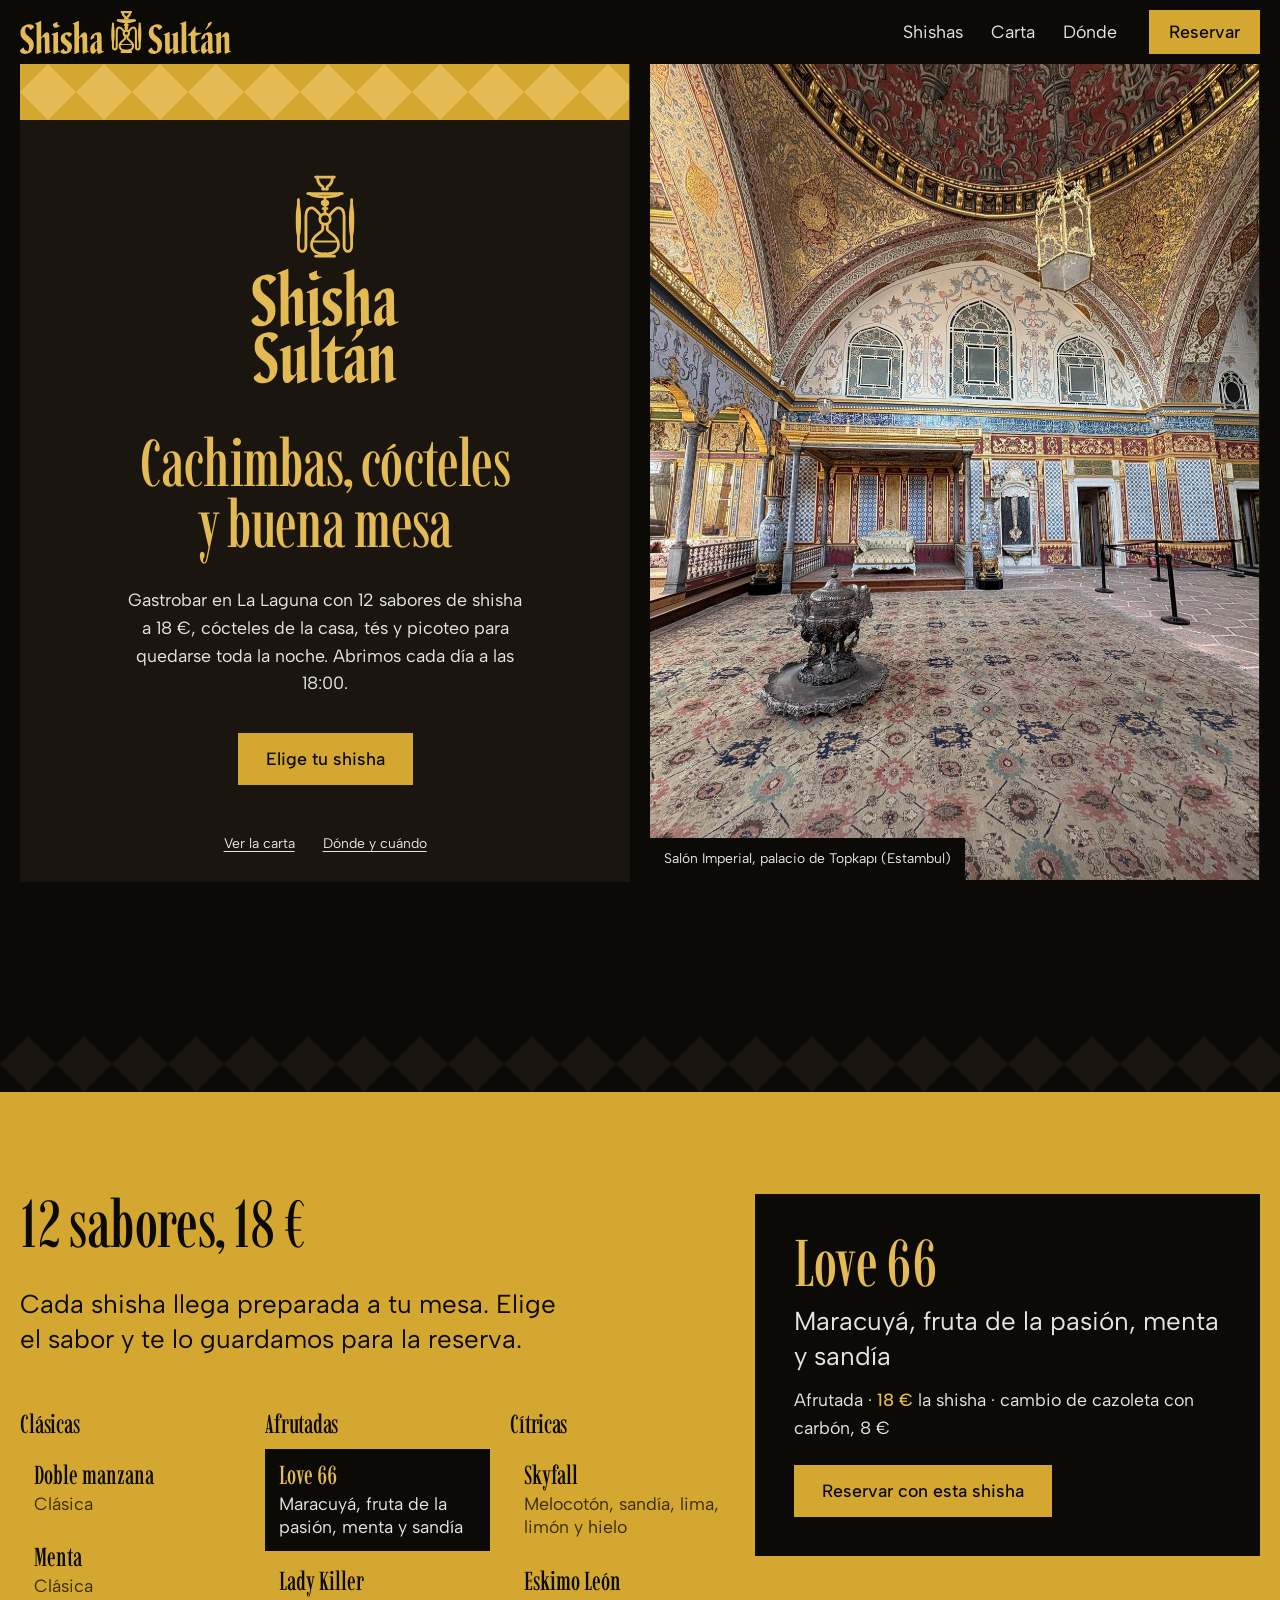
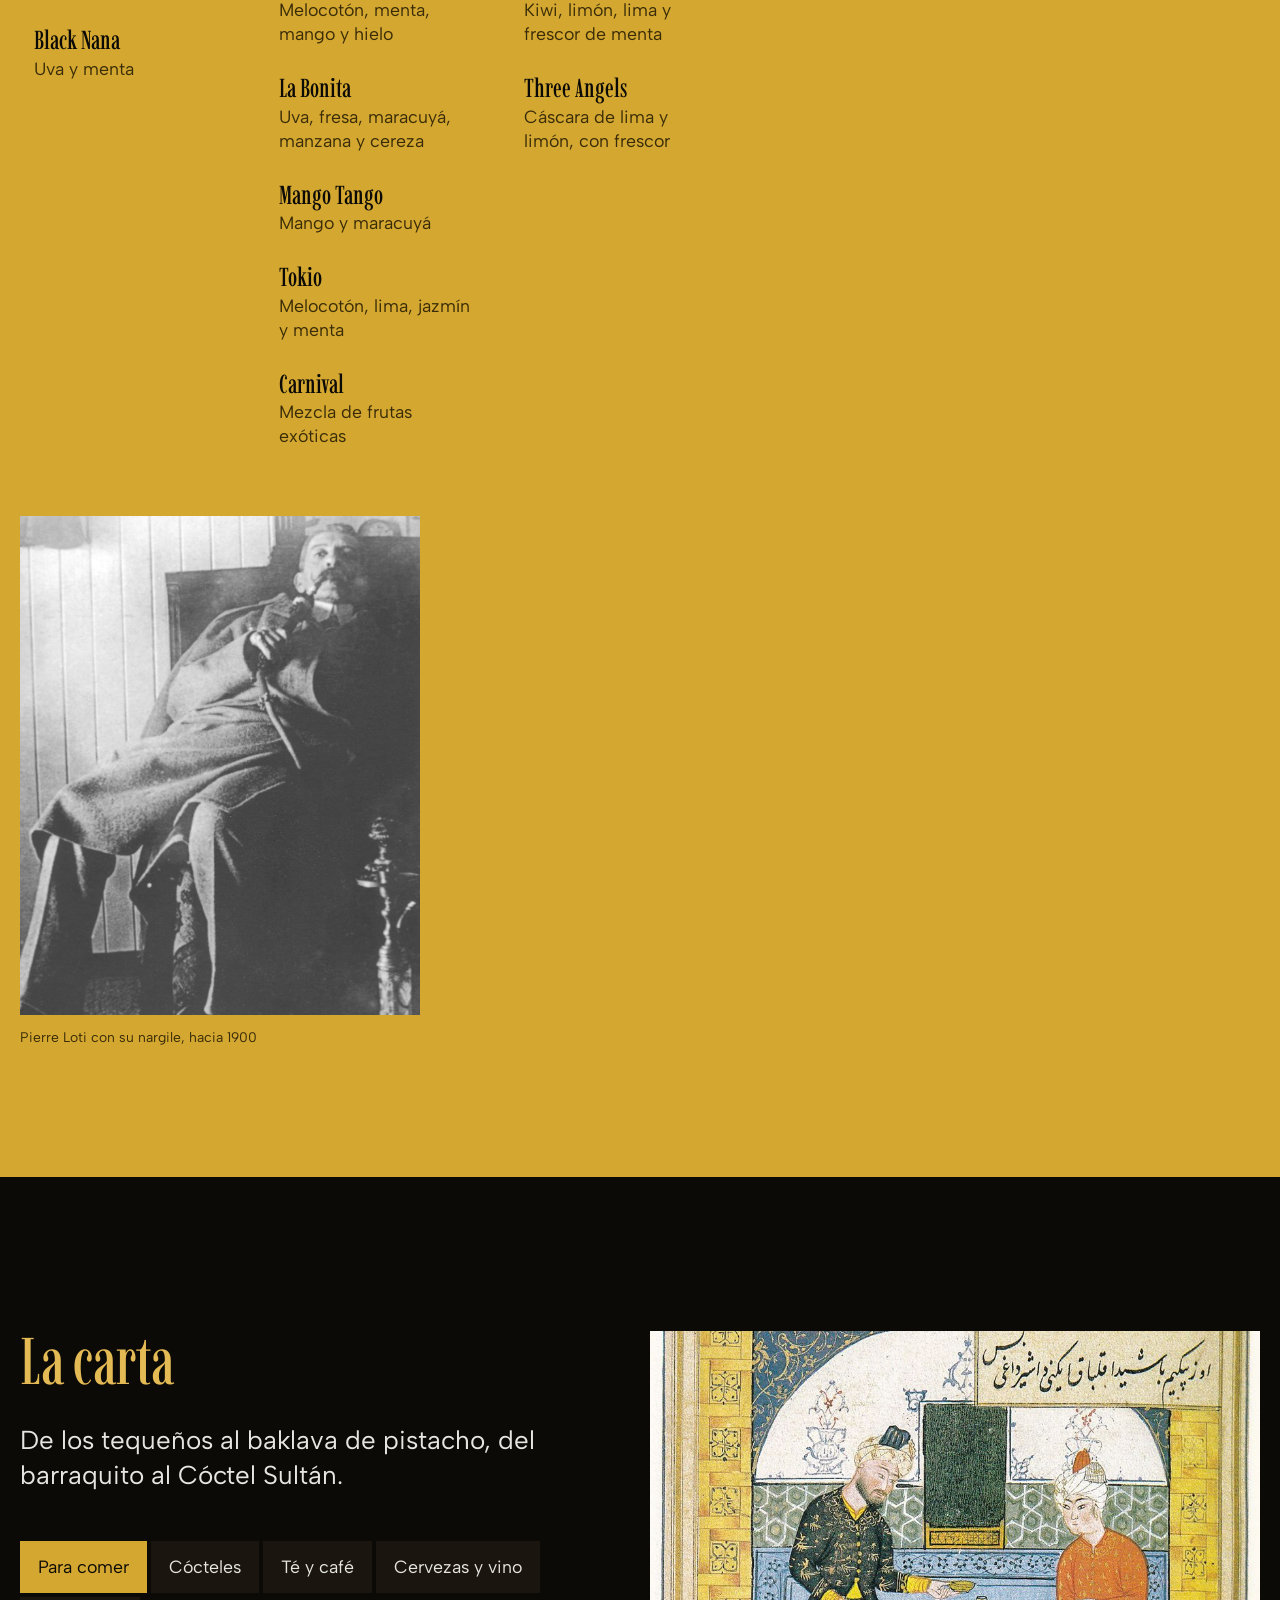
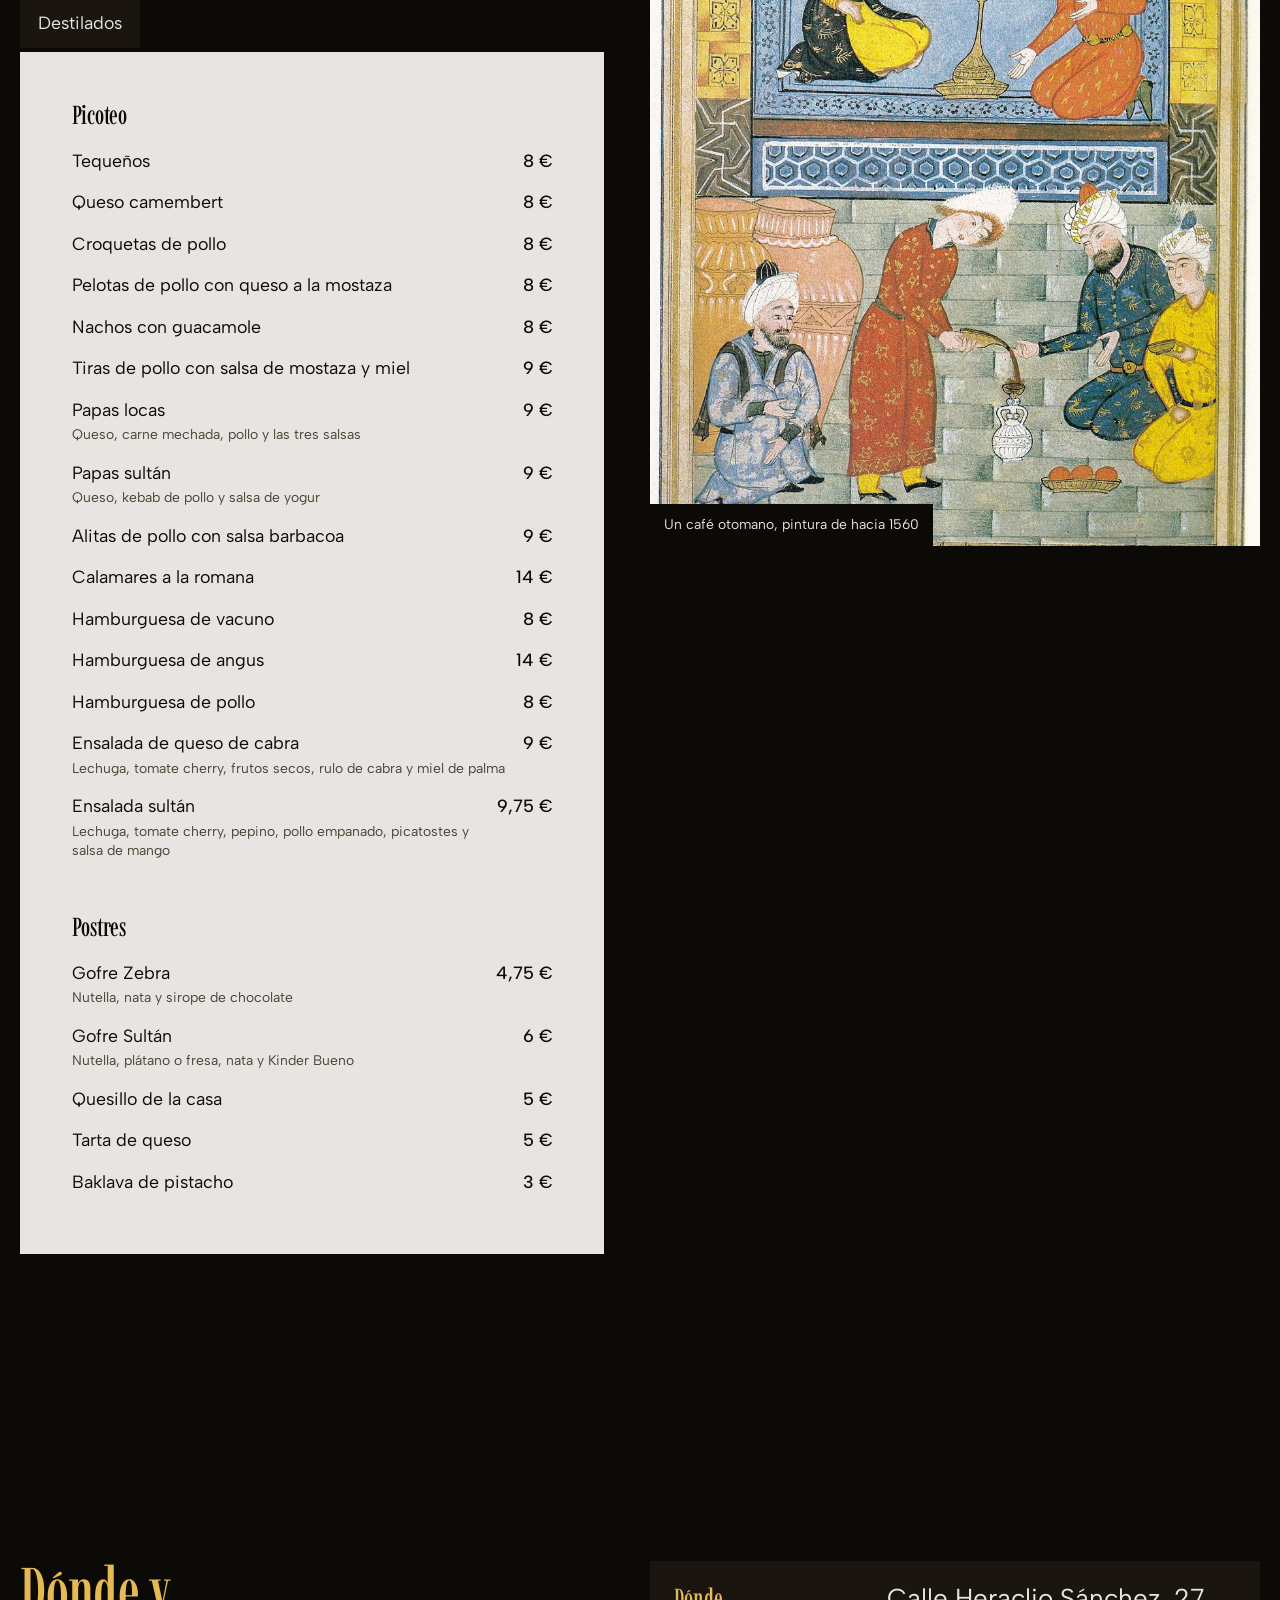
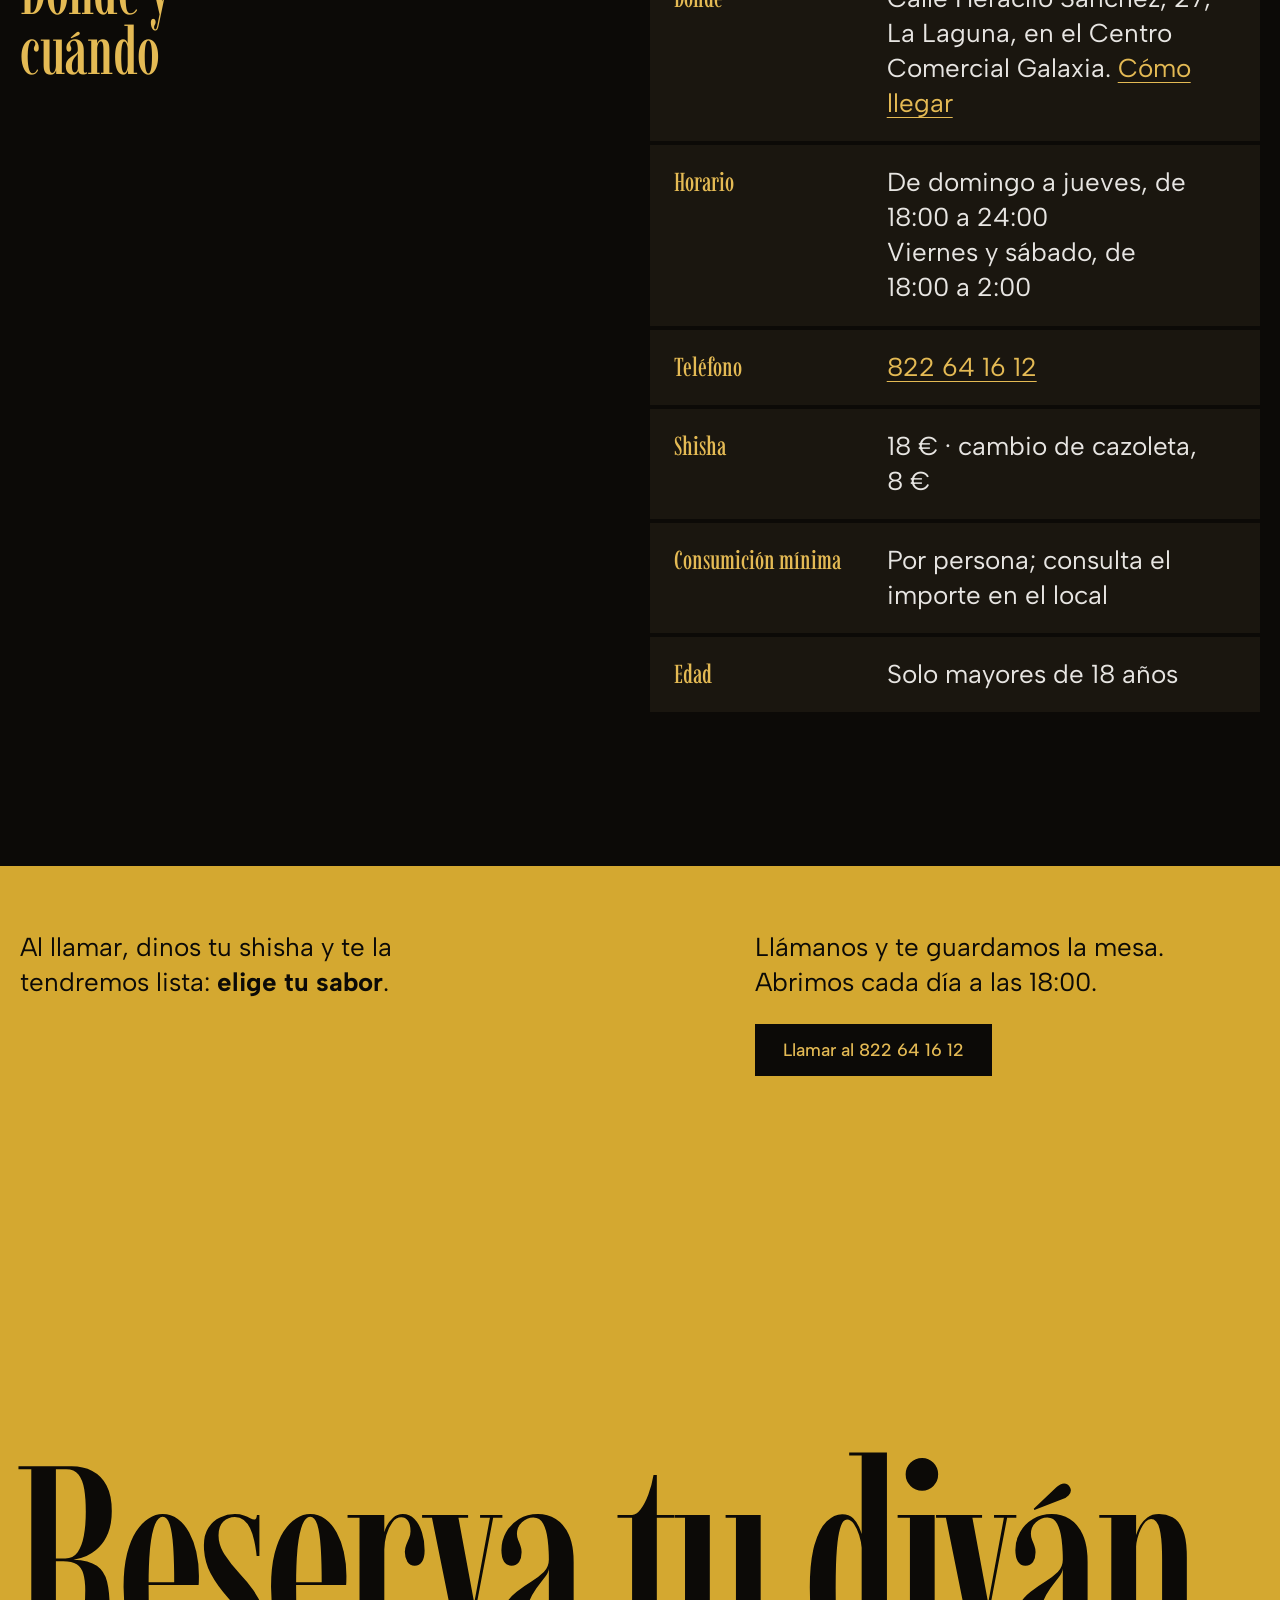
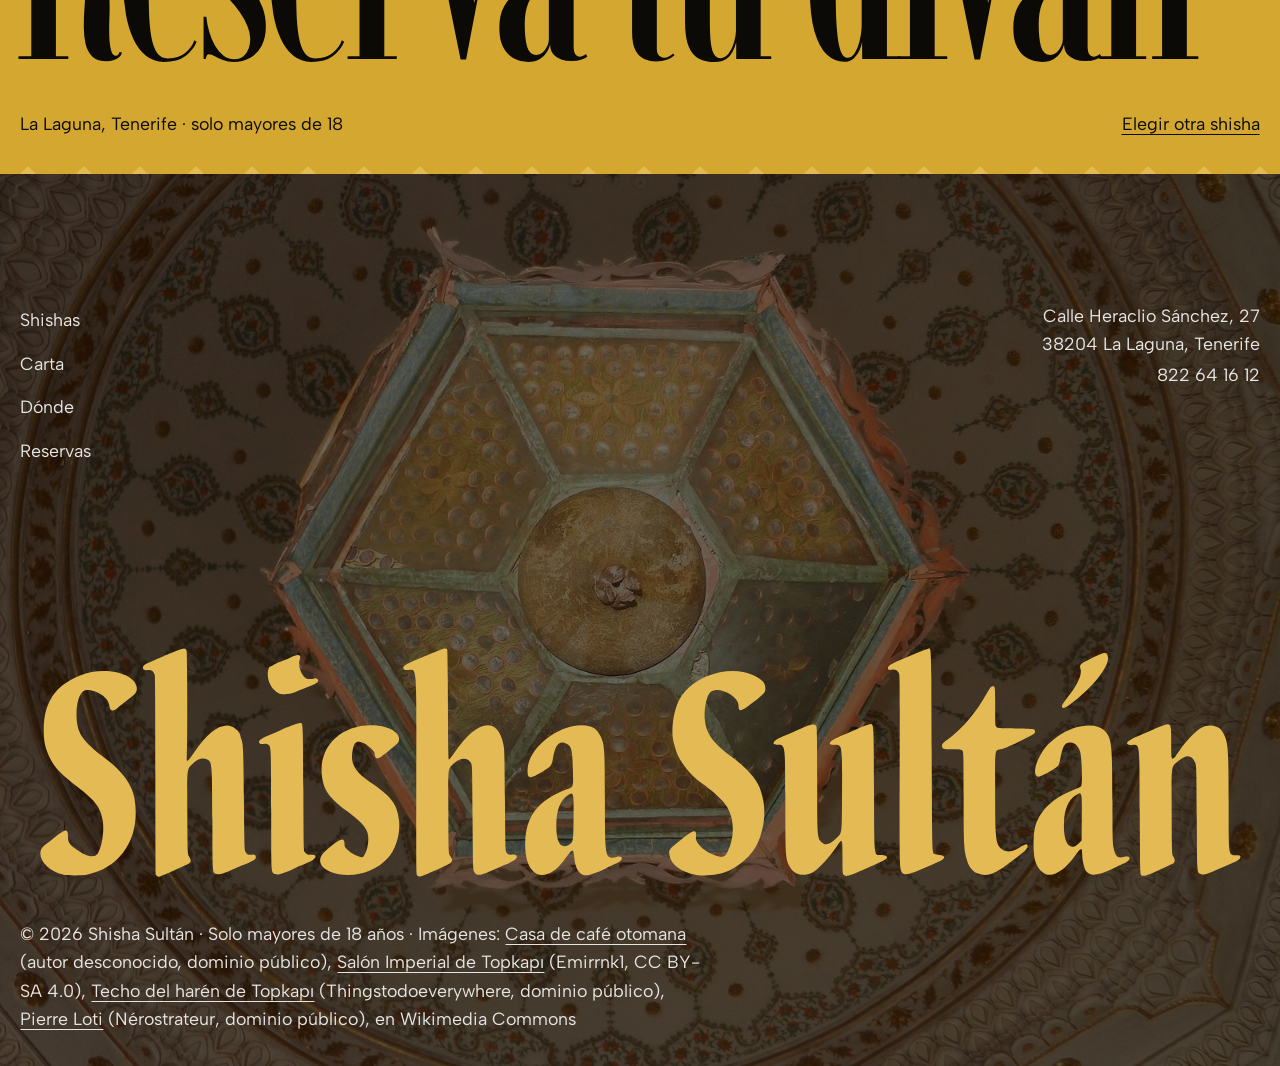
==== commit 77b5dc39: "Quita La casa y Galería y añade la animación de entrada Fuera las secciones «La casa» y «Galería», s" ====
--- a/index.html
+++ b/index.html
@@ -7,6 +7,14 @@
 <meta name="description" content="Shisha Sultán, gastrobar y lounge de cachimbas en La Laguna (Tenerife): 12 sabores de shisha a 18 €, cócteles, tés y picoteo. Todos los días desde las 18:00.">
 <meta name="theme-color" content="#0c0a07">
 <link rel="icon" href="brand/favicon.svg" type="image/svg+xml">
+<script>
+  /* Tapa la página un instante si va a sonar la animación de entrada (solo la primera vez por visita). */
+  try {
+    if (!matchMedia("(prefers-reduced-motion: reduce)").matches && !sessionStorage.getItem("shisha-sultan:intro")) {
+      document.documentElement.classList.add("intro-pendiente");
+    }
+  } catch (e) { /* sin almacenamiento: sin animación */ }
+</script>
 <meta property="og:title" content="Shisha Sultán · Gastrobar y cachimbas">
 <meta property="og:description" content="12 sabores de shisha a 18 €, cócteles, tés y picoteo en La Laguna. Todos los días desde las 18:00.">
 <meta property="og:image" content="assets/topkapi-palace-imperial-hall-general-view.jpg">
@@ -52,13 +60,12 @@
 
 <header class="barra">
   <a class="barra__marca" href="#inicio" aria-label="Shisha Sultán, inicio">
-    <img src="brand/logo-nombre-oro.svg" alt="" width="180" height="39">
+    <svg class="emblema" viewBox="0 0 583.9 121.5" width="211" height="44" data-w="583.9" data-h="121.5" data-hc="294.2" data-dx1c="203.7" data-dx2c="-10.5" data-dxs1="274.1" data-dxs2="-80.9" aria-hidden="true" focusable="false"><g fill="currentColor"><g class="e-s1"><path transform="translate(-22.93 -3.59)" d="M31.98,124.62C26.87,123.38 22.93,119.73 22.96,116.25C22.97,114.65 23.43,113.84 25.01,112.62C25.72,112.08 27.17,110.94 28.22,110.11C33.23,106.11 34.00,106.03 34.00,109.48C34.00,111.59 34.44,112.31 36.88,114.20C40.95,117.36 44.61,118.22 45.86,116.31C47.58,113.70 48.58,107.37 47.93,103.18C47.11,97.87 45.16,95.26 37.63,89.43C29.50,83.13 27.42,80.57 25.18,74.12C23.96,70.64 23.98,62.94 25.21,59.04C27.43,51.97 31.09,48.20 38.88,44.95C47.60,41.30 59.77,43.55 61.38,49.12C61.87,50.80 61.50,51.82 59.94,53.08C59.39,53.52 58.53,54.22 58.03,54.63C57.53,55.05 56.68,55.72 56.15,56.12C55.61,56.51 54.62,57.33 53.95,57.92C51.96,59.69 50.82,59.31 50.52,56.79C50.16,53.73 45.70,50.75 41.46,50.75C39.11,50.75 37.38,54.94 37.42,60.53C37.47,68.06 39.48,71.08 49.50,78.63C55.83,83.41 59.69,88.78 60.62,94.12C63.26,109.28 55.56,121.79 41.84,124.62C39.57,125.09 33.92,125.09 31.98,124.62Z"/></g><g class="e-r1"><path fill-rule="evenodd" transform="translate(-22.93 -3.59)" d="M69.85,125.26C69.56,125.14 69.25,124.85 69.15,124.61C69.06,124.37 68.99,106.56 68.99,85.03C68.99,61.79 68.90,45.47 68.76,44.88C68.41,43.38 67.45,42.66 66.02,42.82C64.63,42.98 64.00,42.68 64.00,41.87C64.00,40.91 64.65,40.46 67.88,39.15C69.53,38.49 71.58,37.62 72.44,37.22C73.30,36.82 74.06,36.50 74.13,36.50C74.20,36.50 75.60,35.93 77.25,35.24C80.49,33.88 81.02,33.86 81.50,35.13C81.77,35.85 81.87,72.78 81.61,76.44C81.35,80.15 81.61,80.07 84.63,75.62C89.54,68.39 93.76,65.00 97.86,65.00C99.87,65.00 102.97,67.39 103.01,68.98C103.02,69.20 103.20,69.83 103.42,70.38C104.16,72.25 104.28,75.12 104.45,94.88C104.62,113.76 104.65,114.67 105.11,115.57C105.65,116.62 106.27,116.88 107.76,116.68C108.86,116.53 109.34,116.89 109.21,117.77C109.09,118.59 108.27,119.08 104.12,120.84C102.06,121.72 99.47,122.84 98.37,123.33C95.75,124.49 94.57,124.75 93.48,124.40C91.81,123.86 91.88,124.76 91.83,103.00C91.77,80.29 91.72,79.64 89.76,78.63C87.96,77.70 86.05,78.27 83.83,80.40C81.60,82.54 81.70,81.54 81.79,100.22C81.88,116.38 81.88,116.38 82.56,117.54C83.58,119.28 83.30,119.97 81.25,120.75C80.77,120.94 79.36,121.59 78.12,122.21C75.95,123.29 70.78,125.52 70.51,125.48C70.43,125.48 70.14,125.37 69.85,125.26ZM117.01,124.43C115.28,123.57 115.38,125.02 115.37,98.75C115.36,73.31 115.37,73.41 114.08,72.57C113.66,72.30 113.19,72.24 112.36,72.36C111.11,72.55 110.50,72.26 110.50,71.48C110.50,70.79 111.85,69.93 114.75,68.77C116.19,68.19 118.16,67.34 119.12,66.87C121.47,65.75 126.18,64.00 126.88,64.00C128.17,64.00 128.12,62.99 128.25,89.86C128.37,113.16 128.41,114.94 128.81,115.56C129.44,116.52 130.10,116.79 131.58,116.70C133.96,116.56 133.46,118.35 130.79,119.54C129.87,119.95 128.79,120.43 128.38,120.61C127.96,120.80 127.34,121.03 127.00,121.13C126.66,121.23 125.50,121.75 124.44,122.28C122.71,123.15 120.00,124.15 118.25,124.58C117.90,124.66 117.34,124.59 117.01,124.43ZM118.38,52.09C115.62,50.55 114.00,47.73 114.00,44.48C114.00,42.54 114.53,41.25 115.34,41.25C115.50,41.25 116.06,40.96 116.58,40.61C117.10,40.25 118.22,39.74 119.08,39.46C119.93,39.18 121.65,38.46 122.91,37.85C126.31,36.21 127.63,36.57 126.74,38.89C125.98,40.86 127.47,45.09 129.25,46.06C130.12,46.53 132.02,46.57 133.03,46.14C133.42,45.98 134.25,46.55 134.25,46.99C134.25,47.56 133.18,48.33 131.50,48.98C129.15,49.89 126.81,50.84 124.89,51.67C122.95,52.52 119.52,52.74 118.38,52.09ZM142.50,124.49C135.14,123.15 132.73,118.89 137.18,115.08C143.20,109.93 144.75,109.41 144.75,112.53C144.75,113.48 144.88,113.72 146.02,114.82C147.77,116.51 151.35,118.10 152.15,117.56C152.72,117.19 153.74,114.77 153.99,113.22C154.95,107.28 153.83,105.43 145.40,99.02C138.19,93.54 136.09,90.38 135.61,84.26C134.75,73.22 143.29,64.92 155.50,64.93C162.73,64.94 168.08,68.34 166.24,71.76C166.01,72.20 160.96,76.39 159.09,77.70C157.66,78.70 156.76,78.04 156.75,75.99C156.75,75.28 153.71,72.56 152.30,72.02C149.69,70.99 148.81,71.46 148.13,74.23C146.77,79.76 148.61,83.40 154.88,87.58C163.47,93.31 165.83,96.40 166.55,102.85C167.16,108.23 165.34,114.38 162.08,118.03C157.46,123.20 149.62,125.78 142.50,124.49ZM173.87,124.99C173.43,124.51 173.41,123.04 173.47,86.47C173.55,40.05 173.74,42.67 170.34,42.79C168.73,42.85 168.26,42.64 168.25,41.85C168.24,41.19 169.71,40.22 172.32,39.16C173.86,38.54 177.30,37.12 179.96,36.00C184.78,33.98 185.52,33.82 185.87,34.70C185.97,34.93 186.09,44.91 186.14,56.88C186.22,74.14 186.31,78.62 186.56,78.62C186.73,78.62 187.61,77.54 188.50,76.22C197.53,62.85 205.84,61.14 208.27,72.16C208.80,74.54 208.82,75.31 208.97,94.75C209.11,113.21 209.16,114.94 209.56,115.67C210.07,116.59 210.71,116.86 211.89,116.64C212.99,116.43 213.75,116.84 213.75,117.64C213.75,118.42 212.33,119.36 209.29,120.59C208.10,121.07 206.00,121.99 204.62,122.63C199.04,125.25 197.49,125.38 196.54,123.29C196.17,122.47 196.11,120.28 196.00,101.62C195.88,82.26 195.84,80.82 195.43,80.05C194.09,77.61 191.10,77.66 188.48,80.17C186.06,82.48 186.23,80.95 186.31,99.70C186.38,116.16 186.38,116.16 187.08,117.22C188.48,119.34 188.19,119.73 183.62,121.78C182.66,122.22 181.14,122.91 180.25,123.31C175.25,125.59 174.57,125.77 173.87,124.99ZM240.12,124.66C238.21,123.79 237.11,121.56 236.72,117.75C236.33,113.93 236.25,113.95 232.71,118.78C224.99,129.29 216.64,125.46 217.09,111.62C217.42,101.25 222.38,94.85 233.25,90.72C236.59,89.45 236.32,90.19 236.18,82.63C236.04,74.83 235.65,73.25 233.62,72.27C230.67,70.85 229.07,72.66 228.16,78.44C227.77,80.93 227.37,81.44 224.27,83.30C218.77,86.61 217.88,86.50 218.04,82.58C218.44,72.76 233.37,62.53 243.14,65.37C244.91,65.88 246.14,67.05 247.21,69.20C248.87,72.53 249.00,74.45 249.00,95.19C249.00,118.49 249.04,118.69 253.91,117.47C256.35,116.85 256.47,118.85 254.05,119.92C253.27,120.26 251.22,121.23 249.50,122.06C244.35,124.55 241.57,125.32 240.12,124.66ZM234.50,112.78C236.35,111.80 236.37,111.69 236.45,101.84C236.54,91.51 236.47,91.25 234.00,92.98C231.21,94.94 229.73,98.57 229.56,103.88C229.32,111.52 231.05,114.63 234.50,112.78Z"/></g><g class="e-s2"><path transform="translate(80.35 -3.59)" d="M285.62,124.75C279.61,123.83 275.29,120.63 274.83,116.74C274.57,114.54 274.64,114.46 280.86,109.60C284.71,106.60 285.89,106.59 285.43,109.57C285.05,112.05 289.09,115.79 293.59,117.13C296.21,117.91 297.05,117.61 298.08,115.59C300.95,109.93 300.94,102.94 298.06,97.75C296.65,95.22 292.12,90.97 287.51,87.87C283.45,85.14 278.70,79.15 277.55,75.30C277.28,74.38 276.85,72.95 276.61,72.12C275.28,67.66 276.31,59.46 278.82,54.64C283.63,45.39 298.40,40.43 308.24,44.75C311.86,46.34 313.25,47.84 313.25,50.18C313.25,51.76 312.86,52.20 308.38,55.74C303.55,59.55 302.50,59.77 302.50,56.99C302.50,52.87 293.52,48.84 291.02,51.85C289.59,53.58 288.62,58.80 289.01,62.72C289.57,68.34 292.25,72.03 299.85,77.62C305.65,81.89 309.57,86.21 310.98,89.90C313.42,96.27 313.46,102.81 311.09,109.75C309.17,115.34 305.00,119.83 298.78,122.99C295.63,124.58 289.74,125.37 285.62,124.75Z"/></g><g class="e-r2"><path fill-rule="evenodd" transform="translate(80.35 -3.59)" d="M344.60,124.72C344.16,124.23 344.12,123.74 344.12,117.91C344.12,110.57 344.01,110.12 342.68,112.12C338.96,117.73 334.34,122.78 331.92,123.89C328.07,125.65 324.43,124.58 322.83,121.21C321.31,118.00 321.25,117.11 321.25,95.79C321.25,72.22 321.33,72.85 318.18,72.70C316.81,72.63 316.62,72.56 316.55,72.10C316.43,71.26 317.59,70.50 321.39,68.90C323.31,68.10 325.89,66.97 327.12,66.38C331.41,64.36 333.09,64.07 333.68,65.25C333.92,65.73 333.99,70.55 334.00,86.54C334.01,110.22 334.00,110.15 336.01,111.85C337.44,113.04 339.09,112.55 341.53,110.21C344.06,107.77 343.86,109.28 343.95,91.77C344.04,72.49 344.08,72.75 340.89,72.75C337.31,72.75 339.01,70.91 344.66,68.65C346.15,68.05 348.66,66.98 350.23,66.26C351.80,65.54 353.68,64.83 354.42,64.68C356.83,64.17 356.61,61.72 356.75,90.07C356.90,119.14 356.62,116.75 359.88,116.75C361.13,116.75 362.00,117.15 362.00,117.74C362.00,118.36 360.70,119.14 357.00,120.74C354.73,121.72 352.48,122.70 352.00,122.92C346.94,125.22 345.39,125.60 344.60,124.72ZM368.03,123.86C366.94,122.46 366.93,122.33 367.03,82.62C367.12,46.68 367.10,44.83 366.68,43.97C366.10,42.81 365.28,42.45 363.75,42.65C362.66,42.79 362.54,42.76 362.37,42.25C362.08,41.33 363.31,40.44 367.00,38.88C374.59,35.66 378.10,34.25 378.50,34.25C379.74,34.25 379.67,32.18 379.85,74.96C380.02,116.96 379.99,115.73 381.06,116.42C381.23,116.53 382.11,116.68 383.00,116.75C385.52,116.94 385.43,118.28 382.81,119.44C382.16,119.73 380.44,120.49 379.00,121.14C371.06,124.69 369.07,125.18 368.03,123.86ZM398.38,124.23C395.97,123.24 394.53,121.30 393.72,117.95C392.74,113.89 392.65,111.97 392.64,93.45C392.63,76.59 392.60,75.49 392.18,75.07C391.80,74.69 391.19,74.61 388.18,74.54C384.29,74.44 384.00,74.34 384.00,73.09C384.00,72.33 384.19,72.11 385.98,70.78C392.42,66.00 397.47,60.08 402.00,51.98C403.22,49.80 403.70,49.25 404.37,49.25C405.25,49.25 405.29,49.59 405.27,57.54C405.26,64.46 405.29,64.99 405.73,65.54C406.21,66.12 406.21,66.12 413.23,66.18C417.60,66.22 420.45,66.34 420.75,66.50C421.37,66.83 421.40,67.79 420.81,68.31C420.40,68.68 412.96,72.50 412.66,72.50C412.58,72.50 411.67,72.90 410.63,73.38C409.60,73.86 408.17,74.38 407.44,74.54C405.07,75.05 405.25,73.72 405.25,91.02C405.25,110.25 405.48,112.43 407.75,114.34C409.53,115.83 411.92,115.72 414.75,114.00C417.72,112.19 418.25,112.10 418.25,113.41C418.25,114.16 417.13,115.34 414.62,117.23C413.78,117.86 412.53,118.81 411.86,119.33C405.21,124.50 401.92,125.69 398.38,124.23ZM425.62,124.46C423.59,123.70 421.83,121.36 421.11,118.46C420.49,115.93 420.48,108.94 421.09,106.25C422.64,99.47 428.23,93.98 437.00,90.62C438.31,90.12 439.53,89.53 439.71,89.29C440.30,88.55 439.97,77.58 439.29,75.50C438.56,73.24 437.27,71.98 435.52,71.81C433.27,71.59 432.25,73.17 431.36,78.24C431.16,79.40 430.82,80.61 430.61,80.94C429.85,82.10 423.90,85.50 422.64,85.50C420.48,85.50 420.83,81.16 423.33,76.88C425.26,73.56 426.53,72.20 430.25,69.44C436.63,64.73 445.43,63.54 448.88,66.94C452.00,70.02 452.23,72.02 452.24,95.75C452.25,108.81 452.32,111.74 452.64,113.62C453.29,117.30 454.27,118.28 456.68,117.64C459.88,116.80 459.93,118.87 456.75,120.24C455.99,120.57 454.08,121.45 452.50,122.20C446.48,125.06 443.43,125.40 441.79,123.43C441.04,122.52 440.21,119.35 440.14,117.12C440.05,114.34 440.09,114.50 439.54,114.50C439.24,114.50 438.48,115.35 437.38,116.92C433.27,122.76 428.79,125.63 425.62,124.46ZM432.17,57.83C431.70,57.36 432.15,56.37 433.69,54.46C438.05,49.07 440.06,44.94 439.47,42.60C438.96,40.59 439.10,40.43 443.19,38.47C449.18,35.60 449.63,35.50 450.25,37.00C451.48,39.98 447.13,46.46 439.30,53.31C435.12,56.97 432.78,58.45 432.17,57.83ZM437.45,113.15C437.82,112.95 438.52,112.38 439.00,111.88L439.88,110.97L439.95,101.89C440.03,90.98 440.09,91.17 437.33,93.04C434.53,94.94 433.06,98.44 432.82,103.75C432.51,110.93 434.39,114.75 437.45,113.15ZM463.63,124.67C463.30,124.16 463.24,121.06 463.17,99.73C463.08,71.00 463.29,72.75 459.97,72.75C457.45,72.75 457.47,71.66 460.02,70.36C460.65,70.04 462.85,69.09 464.89,68.23C466.94,67.38 468.85,66.53 469.14,66.34C469.43,66.15 470.59,65.66 471.72,65.25C475.77,63.77 475.75,63.73 475.75,71.76C475.75,79.89 475.77,79.90 479.29,74.71C481.83,70.96 485.78,66.89 487.87,65.87C491.13,64.27 494.87,65.02 496.34,67.56C498.58,71.43 498.75,73.48 498.76,96.11C498.76,118.01 498.59,116.84 501.87,116.86C503.22,116.87 503.38,116.93 503.45,117.41C503.58,118.33 502.72,118.94 499.12,120.47C498.16,120.88 495.86,121.89 494.00,122.72C489.66,124.65 488.57,124.93 487.54,124.39C486.07,123.63 486.14,124.63 485.99,101.88C485.86,81.24 485.85,80.86 485.33,79.75C483.92,76.72 481.79,76.54 478.63,79.21C475.66,81.70 475.89,79.99 475.95,99.48C476.01,116.33 476.01,116.33 476.66,117.52C477.49,119.05 477.34,119.79 476.07,120.37C475.55,120.61 474.23,121.23 473.12,121.76C466.05,125.14 464.29,125.68 463.63,124.67Z"/></g></g><g class="e-cachimba"><g transform="translate(248.87 0.00) scale(0.26072) translate(-26.0 -18.0)" fill="none" stroke="currentColor" stroke-width="22" stroke-linecap="round" stroke-linejoin="round"><path d="M150 40 H250"/><path d="M160 40 C160 66 174 84 188 92 V104 M240 40 C240 66 226 84 212 92 V104"/><path d="M188 104 H212"/><path d="M108 128 H292"/><path d="M118 128 C140 152 260 152 282 128"/><path d="M200 146 V236"/><ellipse cx="200" cy="178" rx="15" ry="9"/><path d="M190 208 H210"/><circle cx="200" cy="264" r="28"/><path d="M178 246 C162 230 150 204 128 204 C106 204 98 226 98 252 V408 C98 446 58 446 58 408 V352"/><path d="M 222 246 C 238 230 250 204 272 204 C 294 204 302 226 302 252 V 408 C 302 446 342 446 342 408 V 352"/><path d="M58 352 C50 336 50 240 54 214 L58 186 L62 214 C66 240 66 336 58 352 Z"/><path d="M 342 352 C 350 336 350 240 346 214 L 342 186 L 338 214 C 334 240 334 336 342 352 Z"/><path d="M58 186 V160"/><path d="M342 186 V160"/><path d="M188 292 V318 C188 336 128 350 128 398 C128 436 160 450 200 450"/><path d="M 212 292 V 318 C 212 336 272 350 272 398 C 272 436 240 450 200 450"/><path d="M134 384 H266" stroke-width="10"/><path d="M150 462 H250"/></g></g></svg>
   </a>
   <nav aria-label="Principal">
     <ul class="barra__enlaces">
       <li><a href="#shishas">Shishas</a></li>
       <li><a href="#carta">Carta</a></li>
-      <li><a href="#la-casa">La casa</a></li>
       <li><a href="#donde">Dónde</a></li>
     </ul>
   </nav>
@@ -78,7 +85,6 @@
         <a class="boton boton--oro" href="#shishas">Elige tu shisha</a>
         <ul class="portada__enlaces">
           <li><a href="#carta">Ver la carta</a></li>
-          <li><a href="#la-casa">La casa</a></li>
           <li><a href="#donde">Dónde y cuándo</a></li>
         </ul>
       </div>
@@ -135,10 +141,10 @@
     </div>
   </section>
 
-  <!-- Carta y la casa: columna de lectura junto a la foto fija -->
+  <!-- Carta: columna de lectura junto a la foto fija -->
   <div class="escena escena--lectura">
     <div class="lectura">
-      <section class="carta" id="carta" aria-labelledby="t-carta" data-foto="0">
+      <section class="carta" id="carta" aria-labelledby="t-carta">
         <h2 id="t-carta" class="titulo">La carta</h2>
         <p class="entradilla">De los tequeños al baklava de pistacho, del barraquito al Cóctel Sultán.</p>
         <div class="pestanas" data-pestanas>
@@ -153,44 +159,13 @@
         </div>
       </section>
 
-      <section class="casa" id="la-casa" aria-labelledby="t-casa" data-foto="1">
-        <h2 id="t-casa" class="titulo">La casa</h2>
-        <div class="carta-bienvenida">
-          <p>Shisha Sultán nace con una idea sencilla: que una noche fuera se sienta como una noche en casa, pero con la ceremonia de un palacio.</p>
-          <p>La cachimba llega preparada a tu mesa, con el sabor que elijas, y te cambiamos la cazoleta cuando haga falta.</p>
-          <p>La cocina no se queda atrás: tequeños, <span class="marca">papas sultán con kebab de pollo</span>, hamburguesa de angus y, de postre, baklava de pistacho o el quesillo de la casa.</p>
-          <p>Para beber, desde un barraquito hasta un Cóctel Sultán, pasando por 13 tés y los rones de Arehucas.</p>
-          <p>Es un sitio solo para mayores de 18 años, con consumición mínima por persona.</p>
-          <p class="firma">La casa de <span translate="no">Shisha Sultán</span></p>
-        </div>
-      </section>
     </div>
 
     <div class="escena__foto escena__foto--lectura" aria-hidden="true">
       <img class="activa" src="assets/torok-kavehazban.jpg" alt="" width="934" height="1600" loading="lazy" decoding="async">
-      <img src="assets/topkapi-palace-harem-interior-rococo-room.jpg" alt="" width="1200" height="1600" loading="lazy" decoding="async">
-      <p class="escena__pie" data-pie>Un café otomano, pintura de hacia 1560</p>
-    </div>
-  </div>
-
-  <!-- Galería: un marco fijo cuyo contenido cambia -->
-  <section class="galeria" id="galeria" aria-labelledby="t-galeria">
-    <div class="galeria__texto">
-      <h2 id="t-galeria" class="titulo">Galería</h2>
-      <p class="entradilla">Los salones otomanos que inspiran la casa: azulejos de Iznik, techos dorados y divanes.</p>
-    </div>
-    <figure class="marco" data-marco>
-      <button class="marco__boton" type="button" data-marco-siguiente aria-label="Ver la siguiente imagen de la galería">
-        <img class="activa" src="assets/topkapi-palace-istanbul-turkey.jpg" alt="Techo dorado de una sala del harén del palacio de Topkapı" width="1600" height="1200" loading="lazy" decoding="async" data-pie="Techo de una sala del harén, Topkapı">
-        <img src="assets/iznik-tiles-istanbul-archaeological-museums.jpg" alt="Luneto de azulejos de Iznik con flores azules y verdes" width="1600" height="1200" loading="lazy" decoding="async" data-pie="Azulejos de Iznik, Museos Arqueológicos de Estambul">
-        <img src="assets/topkapi-palace-imperial-hall-general-view.jpg" alt="Salón Imperial del palacio de Topkapı" width="1200" height="1600" loading="lazy" decoding="async" data-pie="Salón Imperial, Topkapı">
-        <img src="assets/torok-kavehazban.jpg" alt="Miniatura otomana de una casa de café con personas sentadas conversando" width="934" height="1600" loading="lazy" decoding="async" data-pie="Una casa de café, hacia 1560">
-        <img src="assets/topkapi-palace-harem-interior-rococo-room.jpg" alt="Sala rococó del harén de Topkapı con cortinas rojas" width="1200" height="1600" loading="lazy" decoding="async" data-pie="Sala rococó del harén, Topkapı">
-      </button>
-      <figcaption data-marco-pie>Techo de una sala del harén, Topkapı</figcaption>
-      <button class="marco__pausa" type="button" aria-pressed="false" data-marco-pausa hidden>Pausar la galería</button>
-    </figure>
-  </section>
+      <p class="escena__pie">Un café otomano, pintura de hacia 1560</p>
+    </div>
+  </div>
 
   <!-- Dónde y cuándo -->
   <section class="donde" id="donde" aria-labelledby="t-donde">
@@ -230,7 +205,7 @@
     <ul>
       <li><a href="#shishas">Shishas</a></li>
       <li><a href="#carta">Carta</a></li>
-      <li><a href="#la-casa">La casa</a></li>
+      <li><a href="#donde">Dónde</a></li>
       <li><a href="#reservas">Reservas</a></li>
     </ul>
     <p>Calle Heraclio Sánchez, 27<br>38204 La Laguna, Tenerife<br><a href="tel:+34822641612">822&nbsp;64&nbsp;16&nbsp;12</a></p>
@@ -238,7 +213,7 @@
   <div class="pie__abajo">
     <img class="pie__nombre" src="brand/logo-nombre-oro.svg" alt="Shisha Sultán" width="1200" height="259" loading="lazy">
     <p class="pie__legal">© 2026 Shisha Sultán · Solo mayores de 18 años · Imágenes: <!-- creditos:inicio -->
-<a href="https://commons.wikimedia.org/wiki/File:In_a_Turkish_coffee_house.jpg">Török kávéházban</a>, autor desconocido, dominio público · <a href="https://commons.wikimedia.org/wiki/File:Topkapi_Palace_Imperial_Hall_General_View.jpg">Topkapi Palace Imperial Hall General View</a>, Emirrnk1, CC BY-SA 4.0 · <a href="https://commons.wikimedia.org/wiki/File:Topkapi_Palace_Harem_Interior_Rococo_Room.jpg">Topkapi Palace Harem Interior Rococo Room</a>, Emirrnk1, CC BY-SA 4.0 · <a href="https://commons.wikimedia.org/wiki/File:Topkapi_Palace,_Istanbul,_Turkey.JPG">Topkapi Palace, Istanbul, Turkey</a>, Thingstodoeverywhere, dominio público · <a href="https://commons.wikimedia.org/wiki/File:Iznik_tiles,_Istanbul_Archaeological_Museums.jpg">Iznik tiles, Istanbul Archaeological Museums</a>, Carole Raddato, CC BY-SA 2.0 · <a href="https://commons.wikimedia.org/wiki/File:Pierre_Loti.jpg">Pierre Loti</a>, Nérostrateur, dominio público (Wikimedia Commons)
+<a href="https://commons.wikimedia.org/wiki/File:In_a_Turkish_coffee_house.jpg">Casa de café otomana</a> (autor desconocido, dominio público), <a href="https://commons.wikimedia.org/wiki/File:Topkapi_Palace_Imperial_Hall_General_View.jpg">Salón Imperial de Topkapı</a> (Emirrnk1, CC BY-SA 4.0), <a href="https://commons.wikimedia.org/wiki/File:Topkapi_Palace,_Istanbul,_Turkey.JPG">Techo del harén de Topkapı</a> (Thingstodoeverywhere, dominio público), <a href="https://commons.wikimedia.org/wiki/File:Pierre_Loti.jpg">Pierre Loti</a> (Nérostrateur, dominio público), en Wikimedia Commons
 <!-- creditos:fin --></p>
   </div>
 </footer>
--- a/styles.css
+++ b/styles.css
@@ -13,7 +13,7 @@
   --texto: "Albert Sans", "Helvetica Neue", Arial, sans-serif;
 
   --step-small: clamp(0.8125rem, 0.79rem + 0.1vw, 0.875rem);
-  --step-body: clamp(1.0625rem, 1rem + 0.3vw, 1.25rem);
+  --step-body: clamp(1rem, 0.95rem + 0.2vw, 1.125rem);
   --step-lead: clamp(1.25rem, 1.1rem + 0.7vw, 1.625rem);
   --step-head: clamp(2.5rem, 1.4rem + 3.4vw, 4.5rem);
   --step-display: clamp(5rem, 21.5vw, 26rem);
@@ -74,7 +74,8 @@
   position: sticky; top: 0; z-index: 10; height: var(--barra); background: var(--negro);
   display: flex; align-items: center; gap: 32px; padding: 0 var(--m);
 }
-.barra__marca img { width: 168px; height: auto; }
+.barra__marca { display: block; line-height: 0; }
+.emblema { display: block; width: auto; height: 44px; color: var(--oro-claro); overflow: visible; }
 .barra nav { margin-left: auto; }
 .barra__enlaces { display: flex; gap: 28px; }
 .barra__enlaces a { text-decoration: none; padding: 8px 0; transition: color var(--t-hover); }
@@ -128,7 +129,7 @@
 .sabor[aria-pressed="true"] { background: var(--negro); color: var(--oro-claro); }
 .sabor[aria-pressed="true"] .sabor__notas { color: var(--marfil); }
 .sabor__nombre { font: 500 var(--step-lead)/1.1 var(--display); }
-.sabor__notas { font-size: var(--step-small); color: var(--tabaco); line-height: 1.4; }
+.sabor__notas { font-size: var(--step-body); color: var(--tabaco); line-height: 1.35; }
 
 .ficha {
   grid-column: 8 / 13; grid-row: 1 / 4; align-self: start; position: sticky; top: calc(var(--barra) + 24px);
@@ -173,21 +174,7 @@
 .hoja__plato small { display: block; font-size: var(--step-small); color: #4a4334; line-height: 1.4; margin-top: 2px; }
 .hoja__precio { white-space: nowrap; font-variant-numeric: tabular-nums; font-weight: 500; }
 
-.casa .titulo { margin-bottom: 40px; }
-.carta-bienvenida { max-width: 34rem; display: grid; gap: 1.1em; }
-.marca { background: var(--oro); color: var(--negro); padding: 0 4px; box-decoration-break: clone; -webkit-box-decoration-break: clone; }
-.firma { font: 500 var(--step-lead)/1.1 var(--display); color: var(--oro-claro); margin-top: 0.6em; }
-
-/* ---------- galería ---------- */
-.galeria { margin-top: var(--hueco); padding: 0 var(--m); display: grid; grid-template-columns: repeat(12, 1fr); column-gap: var(--m); }
-.galeria__texto { grid-column: 1 / 6; align-self: center; }
-.marco { grid-column: 7 / 12; margin: 0; }
-.marco__boton { position: relative; display: block; width: 100%; aspect-ratio: 4 / 5; overflow: hidden; background: var(--superficie); cursor: pointer; }
-.marco__boton img { position: absolute; inset: 0; width: 100%; height: 100%; object-fit: cover; opacity: 0; transition: opacity 600ms var(--ease-soft); }
-.marco__boton img.activa { opacity: 1; }
-.marco figcaption { font-size: var(--step-small); margin-top: 16px; min-height: 1.5em; }
-.marco__pausa { margin-top: 8px; min-height: 44px; padding: 0; font-size: var(--step-small); text-decoration: underline; text-underline-offset: 0.2em; transition: color var(--t-hover); }
-.marco__pausa:hover { color: var(--oro-claro); }
+
 
 /* ---------- dónde y cuándo ---------- */
 .donde { margin-top: var(--hueco); padding: 0 var(--m); display: grid; grid-template-columns: repeat(12, 1fr); column-gap: var(--m); }
@@ -215,7 +202,7 @@
 .reservas__estado { font-size: var(--step-lead); line-height: 1.35; max-width: 26ch; }
 .reservas .boton { margin-top: 24px; }
 .reservas .boton + .boton { margin-left: 8px; }
-.reservas__pies { display: flex; justify-content: space-between; gap: 16px; flex-wrap: wrap; margin-top: 40px; font-size: var(--step-small); }
+.reservas__pies { display: flex; justify-content: space-between; gap: 16px; flex-wrap: wrap; margin-top: 40px; font-size: var(--step-body); }
 
 /* ---------- pie ---------- */
 .pie { position: relative; min-height: 100svh; display: flex; flex-direction: column; justify-content: space-between; overflow: hidden; color: var(--marfil); }
@@ -228,9 +215,21 @@
 .pie__arriba a:hover { color: var(--oro-claro); }
 .pie__arriba p { text-align: right; }
 .pie__nombre { width: 100%; height: auto; }
-.pie__legal { font-size: var(--step-small); margin-top: 24px; max-width: 62ch; line-height: 1.6; }
+.pie__legal { font-size: var(--step-body); margin-top: 24px; max-width: 62ch; line-height: 1.6; }
 .pie__legal a { text-decoration: underline; transition: color var(--t-hover); }
 .pie__legal a:hover { color: var(--oro-claro); }
+
+/* ---------- animación de entrada: S → SS → cachimba → Shisha · Sultán → barra ---------- */
+.intro-pendiente body::before {
+  content: ""; position: fixed; inset: 0; z-index: 50; background: var(--negro);
+  animation: cubre-fuera 300ms 3.2s forwards; /* si el script no llega, la tapa se va sola */
+}
+@keyframes cubre-fuera { to { opacity: 0; visibility: hidden; } }
+.intro { position: fixed; inset: 0; z-index: 60; cursor: pointer; }
+.intro__fondo { position: absolute; inset: 0; background: var(--negro); }
+.intro .emblema { position: absolute; left: 0; top: 0; height: auto; transform-origin: 0 0; will-change: transform; }
+.intro .emblema g[class^="e-"] { transform-box: fill-box; transform-origin: center; will-change: transform, opacity; }
+.intro-activa .barra .emblema { visibility: hidden; }
 
 /* ---------- llegada de la portada (asentada antes de 1,2 s) ---------- */
 .portada__logo, .portada__titulo, .portada__texto, .portada__cuerpo > .boton { animation: llega 700ms var(--ease-out) both; }
@@ -254,7 +253,7 @@
 @media (max-width: 820px) {
   :root { --barra: 56px; --hueco: 112px; }
   .barra { gap: 16px; }
-  .barra__marca img { width: 132px; }
+  .emblema { height: 34px; }
   .barra nav { display: none; }
   .barra__accion { margin-left: auto; }
 
@@ -267,8 +266,8 @@
   .portada__titulo { font-size: clamp(2.25rem, 9vw, 3rem); margin-top: 32px; }
   .portada__cuerpo { padding: 36px 20px 24px; }
 
-  .shishas__marco, .galeria, .donde { grid-template-columns: 1fr; row-gap: 40px; }
-  .shishas__intro, .selector, .ficha, .shishas__foto, .galeria > *, .marco, .donde .titulo, .datos { grid-column: 1; grid-row: auto; }
+  .shishas__marco, .donde { grid-template-columns: 1fr; row-gap: 40px; }
+  .shishas__intro, .selector, .ficha, .shishas__foto, .donde .titulo, .datos { grid-column: 1; grid-row: auto; }
   .selector { grid-template-columns: 1fr; }
   .ficha { position: relative; top: 0; order: 3; }
   .shishas__foto { order: 4; }
@@ -284,7 +283,6 @@
   .hoja { padding: 24px 20px; }
   .hoja__grupo ul { columns: 1; }
 
-  .marco { width: 78vw; justify-self: center; }
   .reservas { min-height: 86svh; }
   .reservas { grid-template-rows: auto auto 1fr auto; }
   .reservas__titulo { order: -1; align-self: start; font-size: 34vw; white-space: normal; line-height: 0.82; margin-bottom: 40px; }
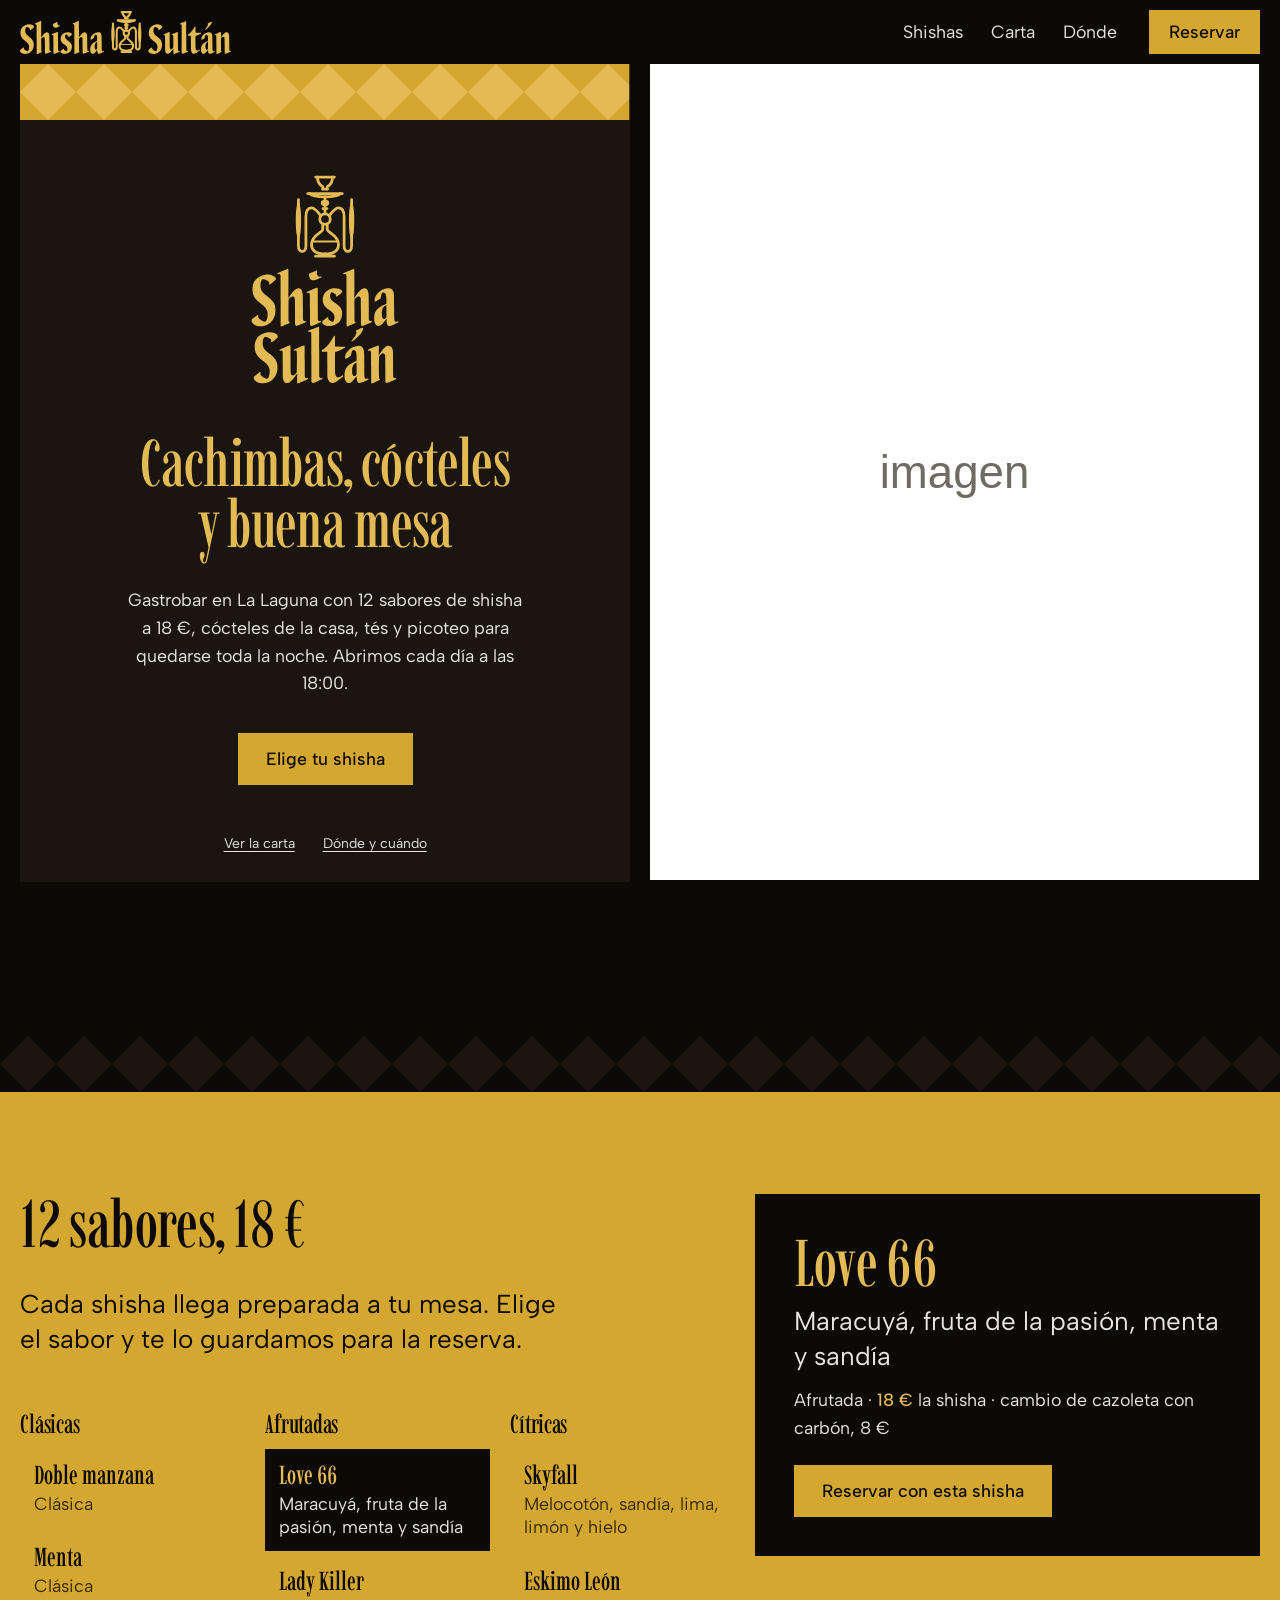
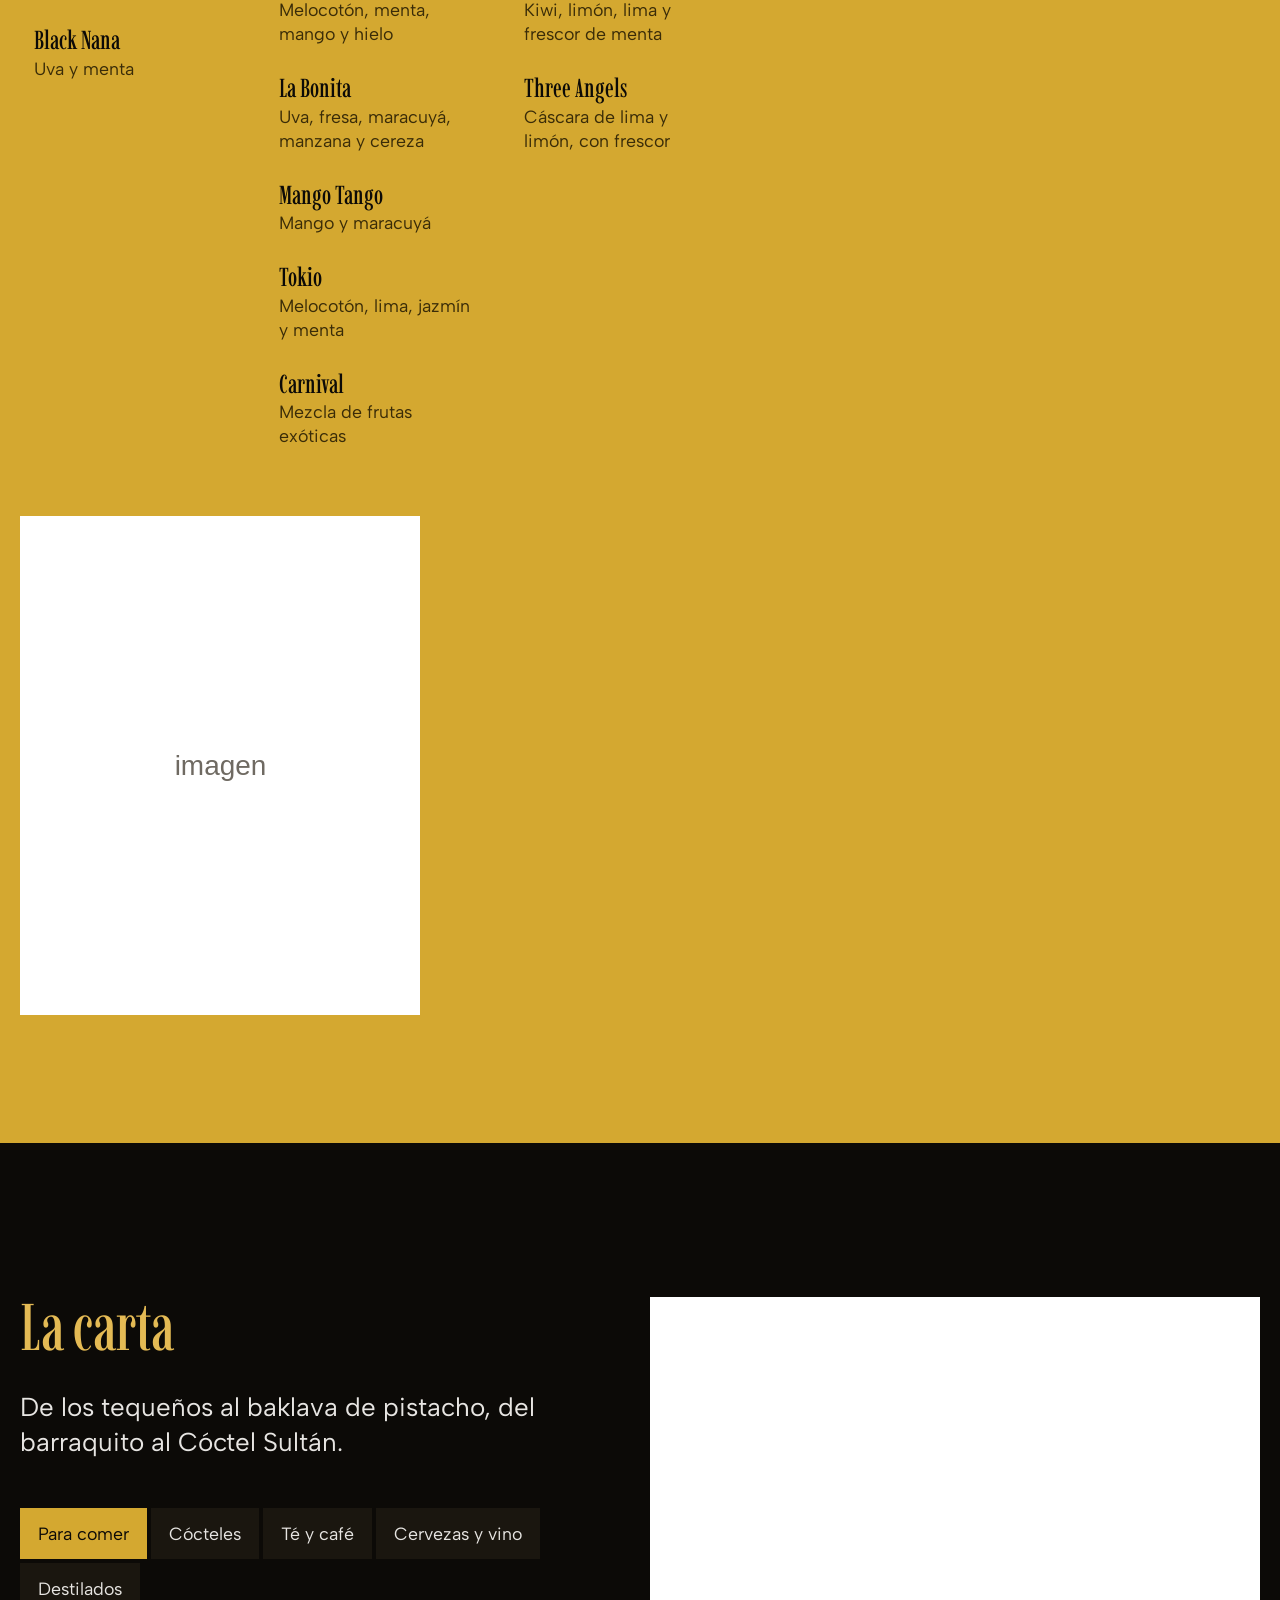
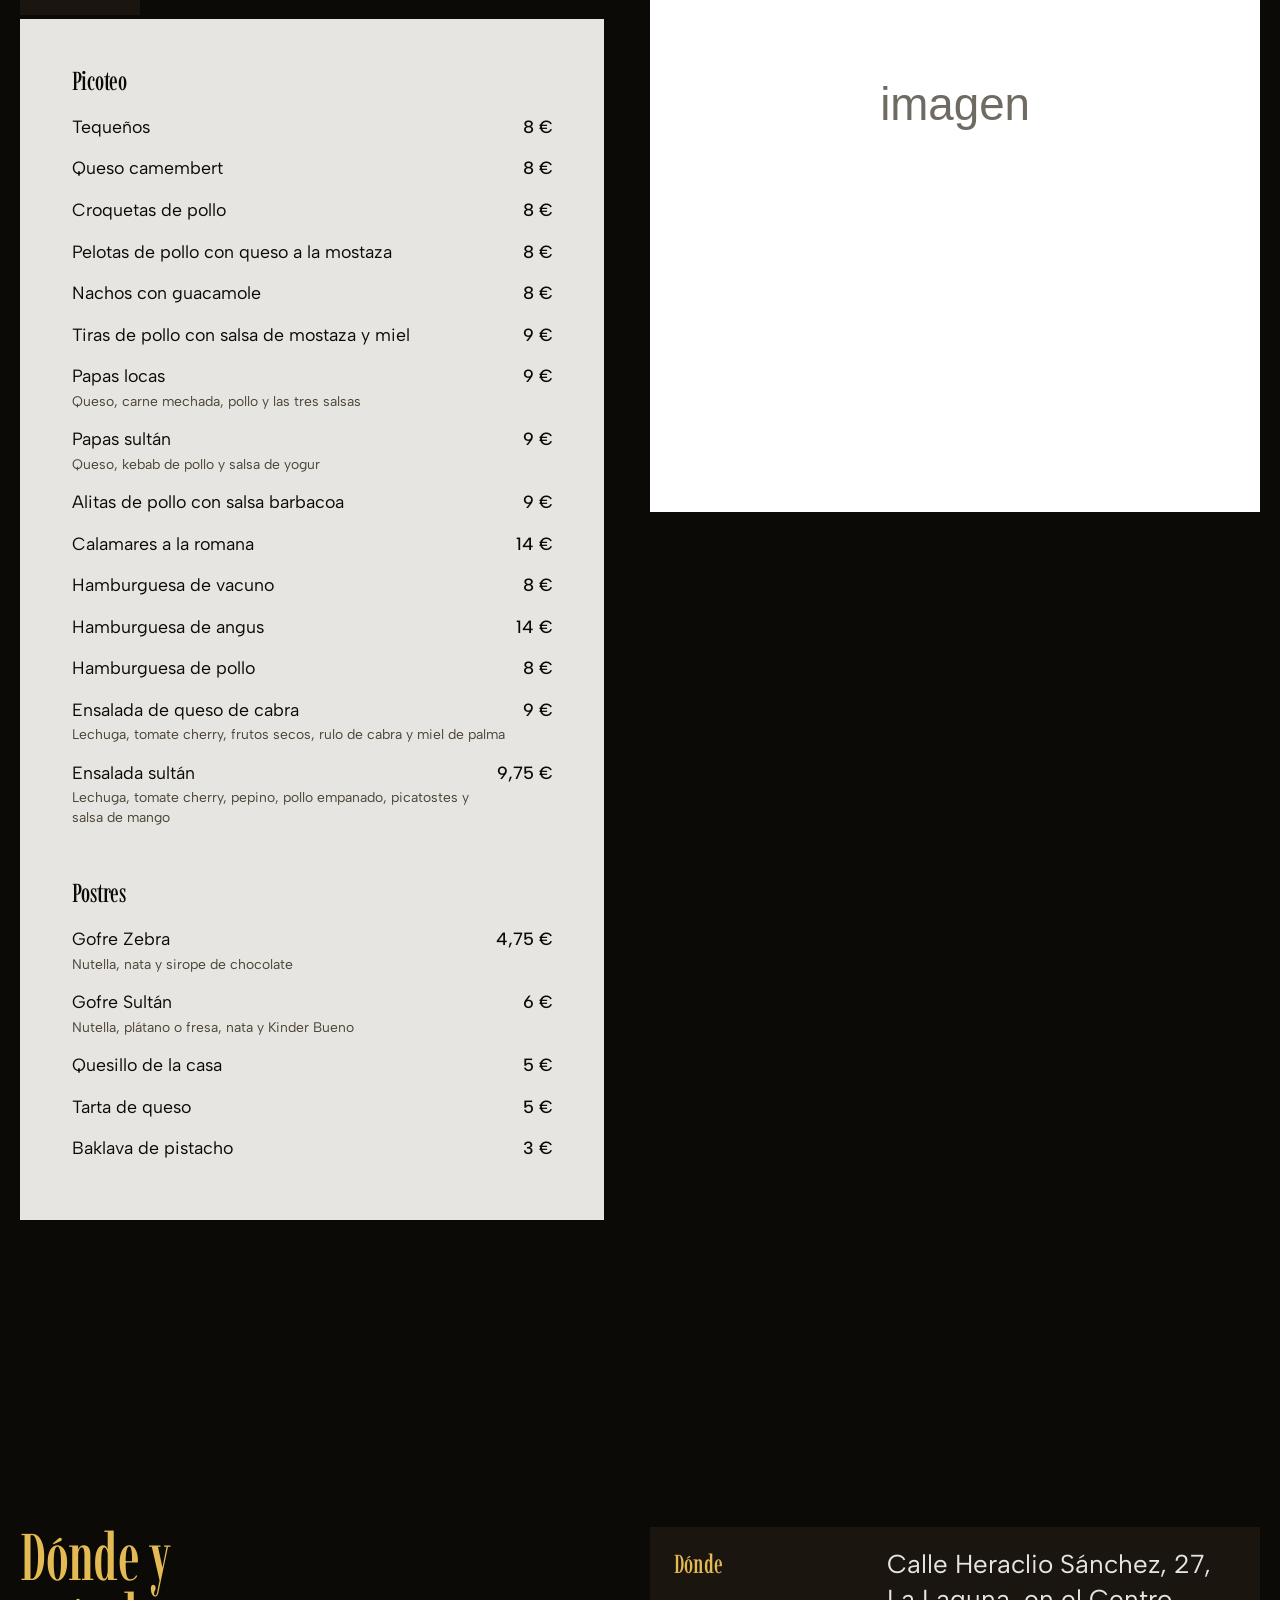
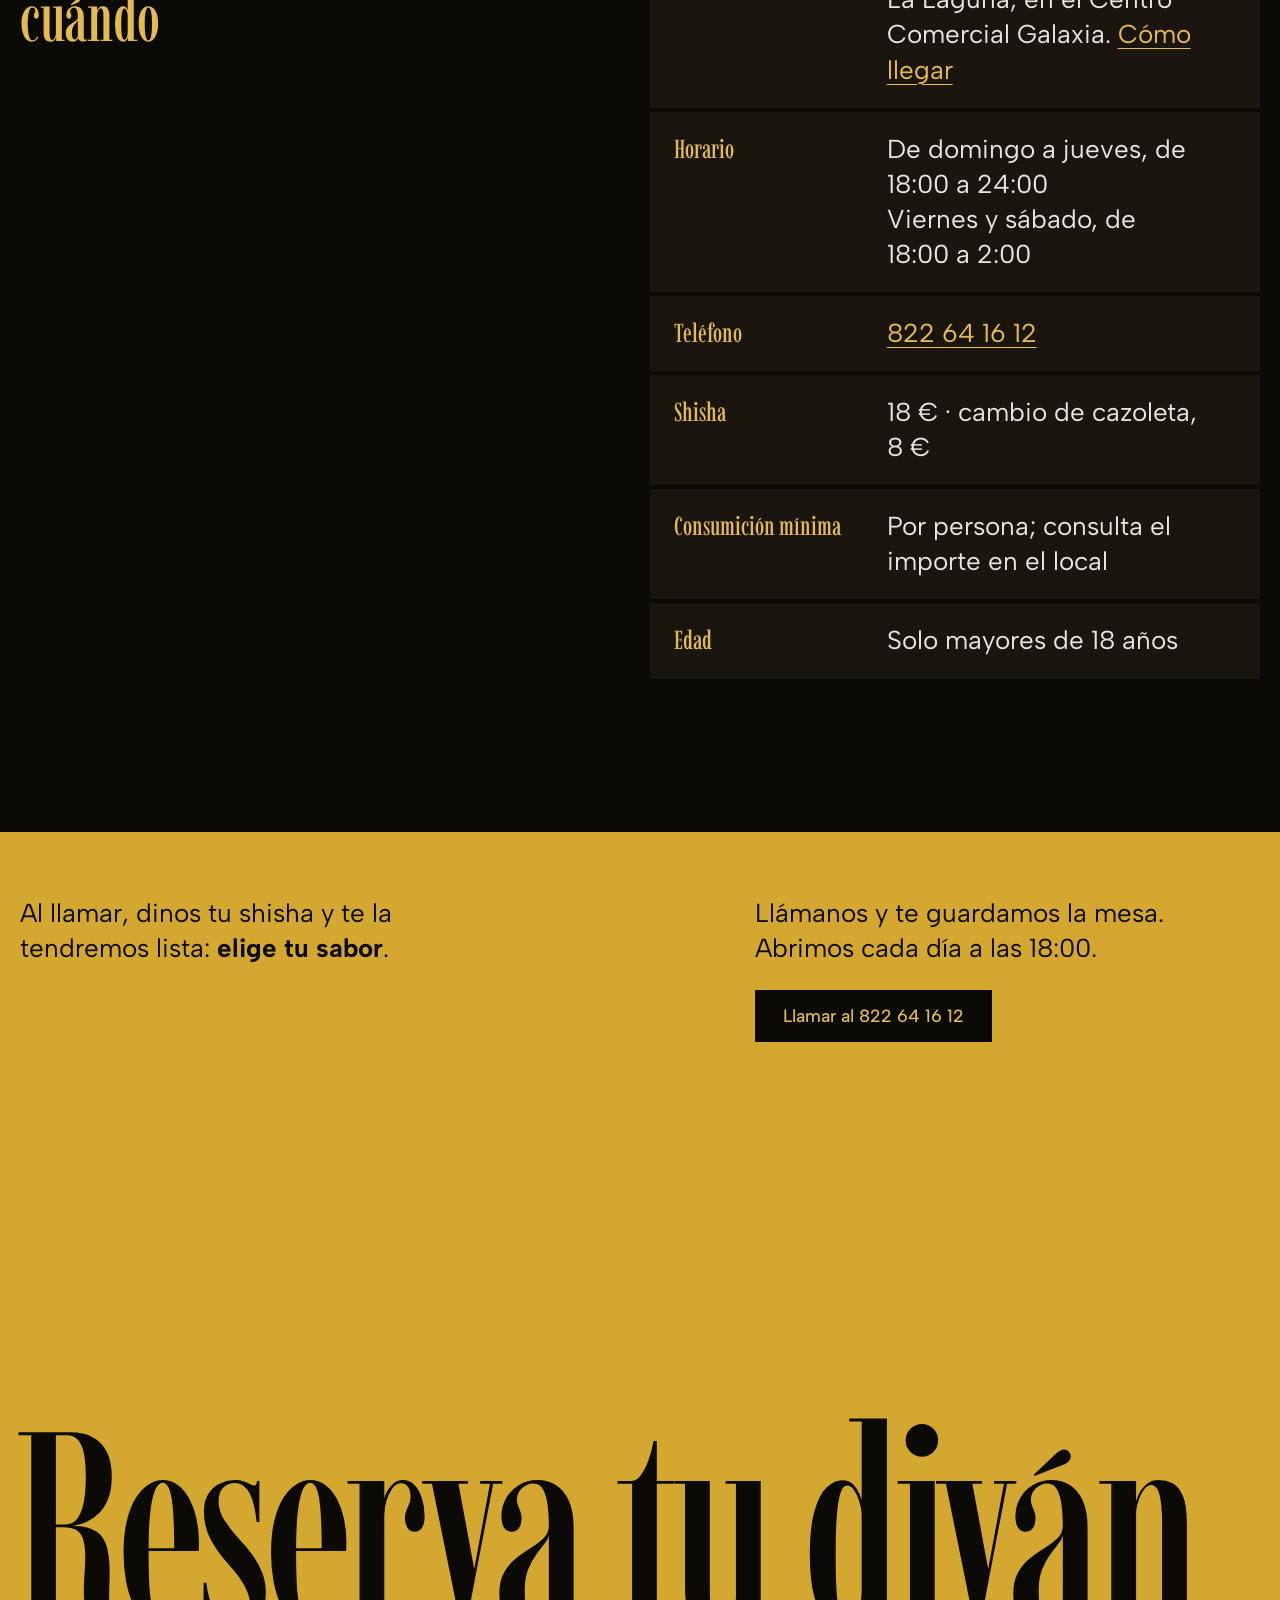
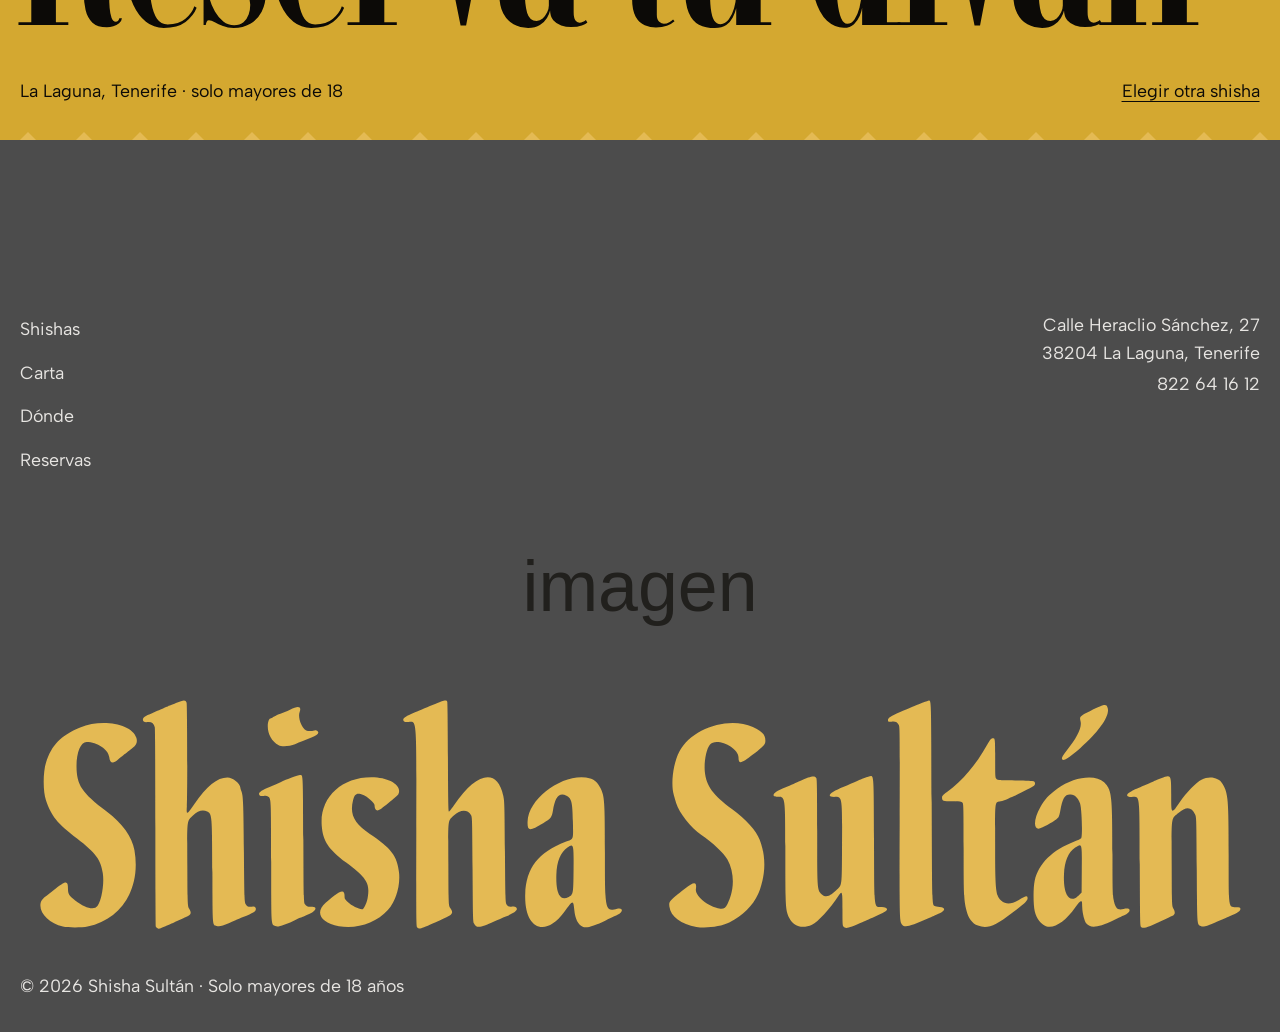
==== commit 26e93d52: "Cambia las fotos por una imagen blanca provisional Las cuatro fotos (portada, shishas, carta y fondo" ====
--- a/index.html
+++ b/index.html
@@ -17,7 +17,6 @@
 </script>
 <meta property="og:title" content="Shisha Sultán · Gastrobar y cachimbas">
 <meta property="og:description" content="12 sabores de shisha a 18 €, cócteles, tés y picoteo en La Laguna. Todos los días desde las 18:00.">
-<meta property="og:image" content="assets/topkapi-palace-imperial-hall-general-view.jpg">
 <link rel="preconnect" href="https://fonts.googleapis.com">
 <link rel="preconnect" href="https://fonts.gstatic.com" crossorigin>
 <link href="https://fonts.googleapis.com/css2?family=Imbue:opsz,wght@10..100,500&family=Albert+Sans:wght@400;500&display=swap" rel="stylesheet">
@@ -28,7 +27,6 @@
   "name": "Shisha Sultán",
   "description": "Gastrobar y lounge de cachimbas: 12 sabores de shisha, cócteles, tés y picoteo.",
   "url": "https://oliva3blanca.github.io/shisha-sultan-web/",
-  "image": "https://oliva3blanca.github.io/shisha-sultan-web/assets/topkapi-palace-imperial-hall-general-view.jpg",
   "telephone": "+34 822 64 16 12",
   "address": {
     "@type": "PostalAddress",
@@ -90,8 +88,7 @@
       </div>
     </section>
     <figure class="escena__foto escena__foto--portada">
-      <img src="assets/topkapi-palace-imperial-hall-general-view.jpg" alt="Salón Imperial del palacio de Topkapı, con azulejos, cúpula dorada y alfombras" width="1200" height="1600" fetchpriority="high">
-      <figcaption>Salón Imperial, palacio de Topkapı (Estambul)</figcaption>
+      <img src="assets/imagen.svg" alt="" width="1000" height="1000" fetchpriority="high">
     </figure>
   </div>
 
@@ -135,8 +132,7 @@
       </div>
 
       <figure class="shishas__foto">
-        <img src="assets/pierre-loti.jpg" alt="Retrato antiguo en blanco y negro de un hombre sentado junto a una nargile" width="989" height="1600" loading="lazy" decoding="async">
-        <figcaption>Pierre Loti con su nargile, hacia 1900</figcaption>
+        <img src="assets/imagen.svg" alt="" width="1000" height="1000" loading="lazy" decoding="async">
       </figure>
     </div>
   </section>
@@ -162,8 +158,7 @@
     </div>
 
     <div class="escena__foto escena__foto--lectura" aria-hidden="true">
-      <img class="activa" src="assets/torok-kavehazban.jpg" alt="" width="934" height="1600" loading="lazy" decoding="async">
-      <p class="escena__pie">Un café otomano, pintura de hacia 1560</p>
+      <img class="activa" src="assets/imagen.svg" alt="" width="1000" height="1000" loading="lazy" decoding="async">
     </div>
   </div>
 
@@ -200,7 +195,7 @@
 
 <footer class="pie">
   <svg class="capitone capitone--fino" aria-hidden="true" focusable="false"><rect width="100%" height="100%" fill="url(#rombo-oro)"/></svg>
-  <img class="pie__foto" src="assets/topkapi-palace-istanbul-turkey.jpg" alt="" width="1600" height="1200" loading="lazy" decoding="async">
+  <img class="pie__foto" src="assets/imagen.svg" alt="" width="1000" height="1000" loading="lazy" decoding="async">
   <div class="pie__arriba">
     <ul>
       <li><a href="#shishas">Shishas</a></li>
@@ -212,8 +207,8 @@
   </div>
   <div class="pie__abajo">
     <img class="pie__nombre" src="brand/logo-nombre-oro.svg" alt="Shisha Sultán" width="1200" height="259" loading="lazy">
-    <p class="pie__legal">© 2026 Shisha Sultán · Solo mayores de 18 años · Imágenes: <!-- creditos:inicio -->
-<a href="https://commons.wikimedia.org/wiki/File:In_a_Turkish_coffee_house.jpg">Casa de café otomana</a> (autor desconocido, dominio público), <a href="https://commons.wikimedia.org/wiki/File:Topkapi_Palace_Imperial_Hall_General_View.jpg">Salón Imperial de Topkapı</a> (Emirrnk1, CC BY-SA 4.0), <a href="https://commons.wikimedia.org/wiki/File:Topkapi_Palace,_Istanbul,_Turkey.JPG">Techo del harén de Topkapı</a> (Thingstodoeverywhere, dominio público), <a href="https://commons.wikimedia.org/wiki/File:Pierre_Loti.jpg">Pierre Loti</a> (Nérostrateur, dominio público), en Wikimedia Commons
+    <p class="pie__legal">© 2026 Shisha Sultán · Solo mayores de 18 años<!-- creditos:inicio -->
+
 <!-- creditos:fin --></p>
   </div>
 </footer>
--- a/styles.css
+++ b/styles.css
@@ -146,7 +146,7 @@
 @keyframes cambia { from { opacity: 0; transform: translateY(10px); } to { opacity: 1; transform: none; } }
 
 .shishas__foto { grid-column: 1 / 5; grid-row: 3; }
-.shishas__foto img { width: 100%; aspect-ratio: 4 / 5; object-fit: cover; object-position: 50% 15%; filter: grayscale(1) contrast(1.05); }
+.shishas__foto img { width: 100%; aspect-ratio: 4 / 5; object-fit: cover; }
 .shishas__foto figcaption { font-size: var(--step-small); margin-top: 12px; color: var(--tabaco); }
 
 /* ---------- lectura: carta y la casa ---------- */
@@ -207,7 +207,7 @@
 /* ---------- pie ---------- */
 .pie { position: relative; min-height: 100svh; display: flex; flex-direction: column; justify-content: space-between; overflow: hidden; color: var(--marfil); }
 .pie .capitone--fino { position: relative; z-index: 2; }
-.pie__foto { position: absolute; inset: 8px 0 0; width: 100%; height: calc(100% - 8px); object-fit: cover; filter: brightness(0.42); }
+.pie__foto { position: absolute; inset: 8px 0 0; width: 100%; height: calc(100% - 8px); object-fit: cover; filter: brightness(0.3); }
 .pie__arriba, .pie__abajo { position: relative; z-index: 1; padding: 32px var(--m); }
 .pie__arriba { display: flex; justify-content: space-between; gap: 32px; flex-wrap: wrap; }
 .pie__arriba ul { display: grid; gap: 8px; }
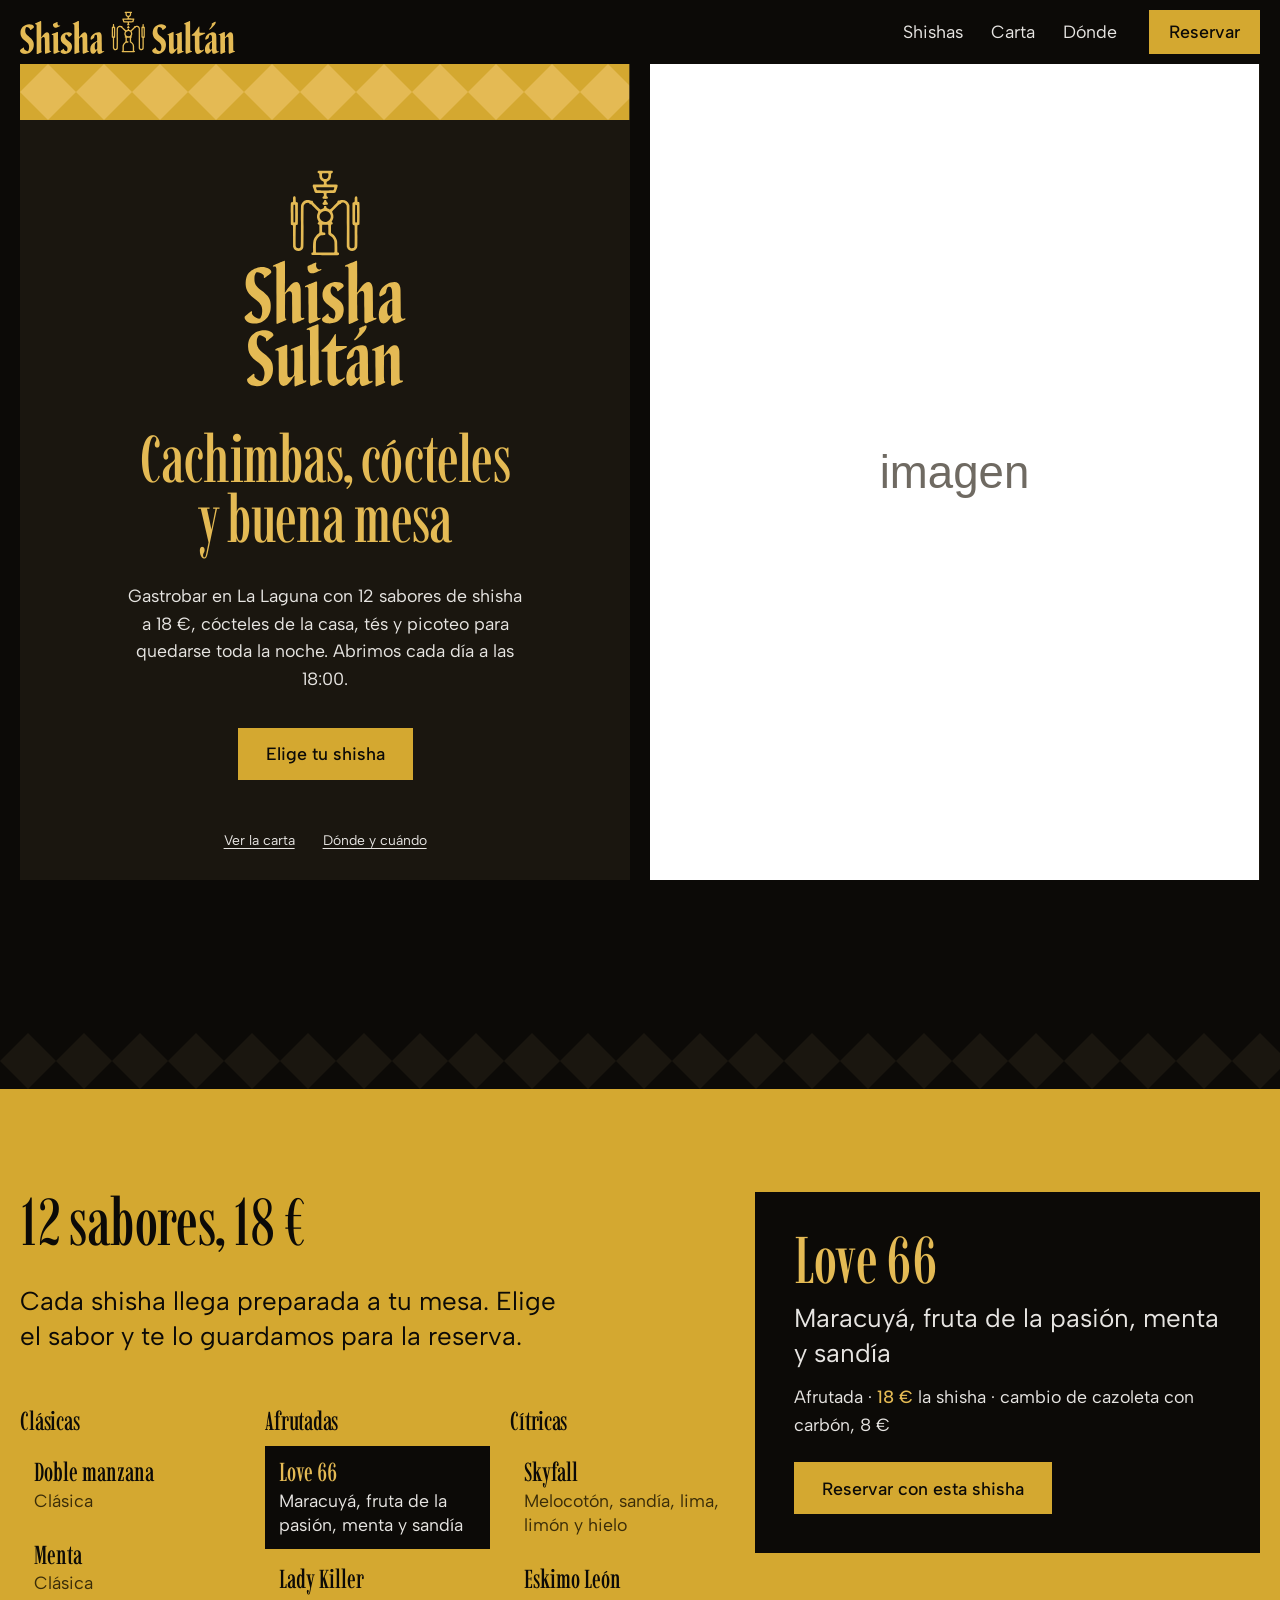
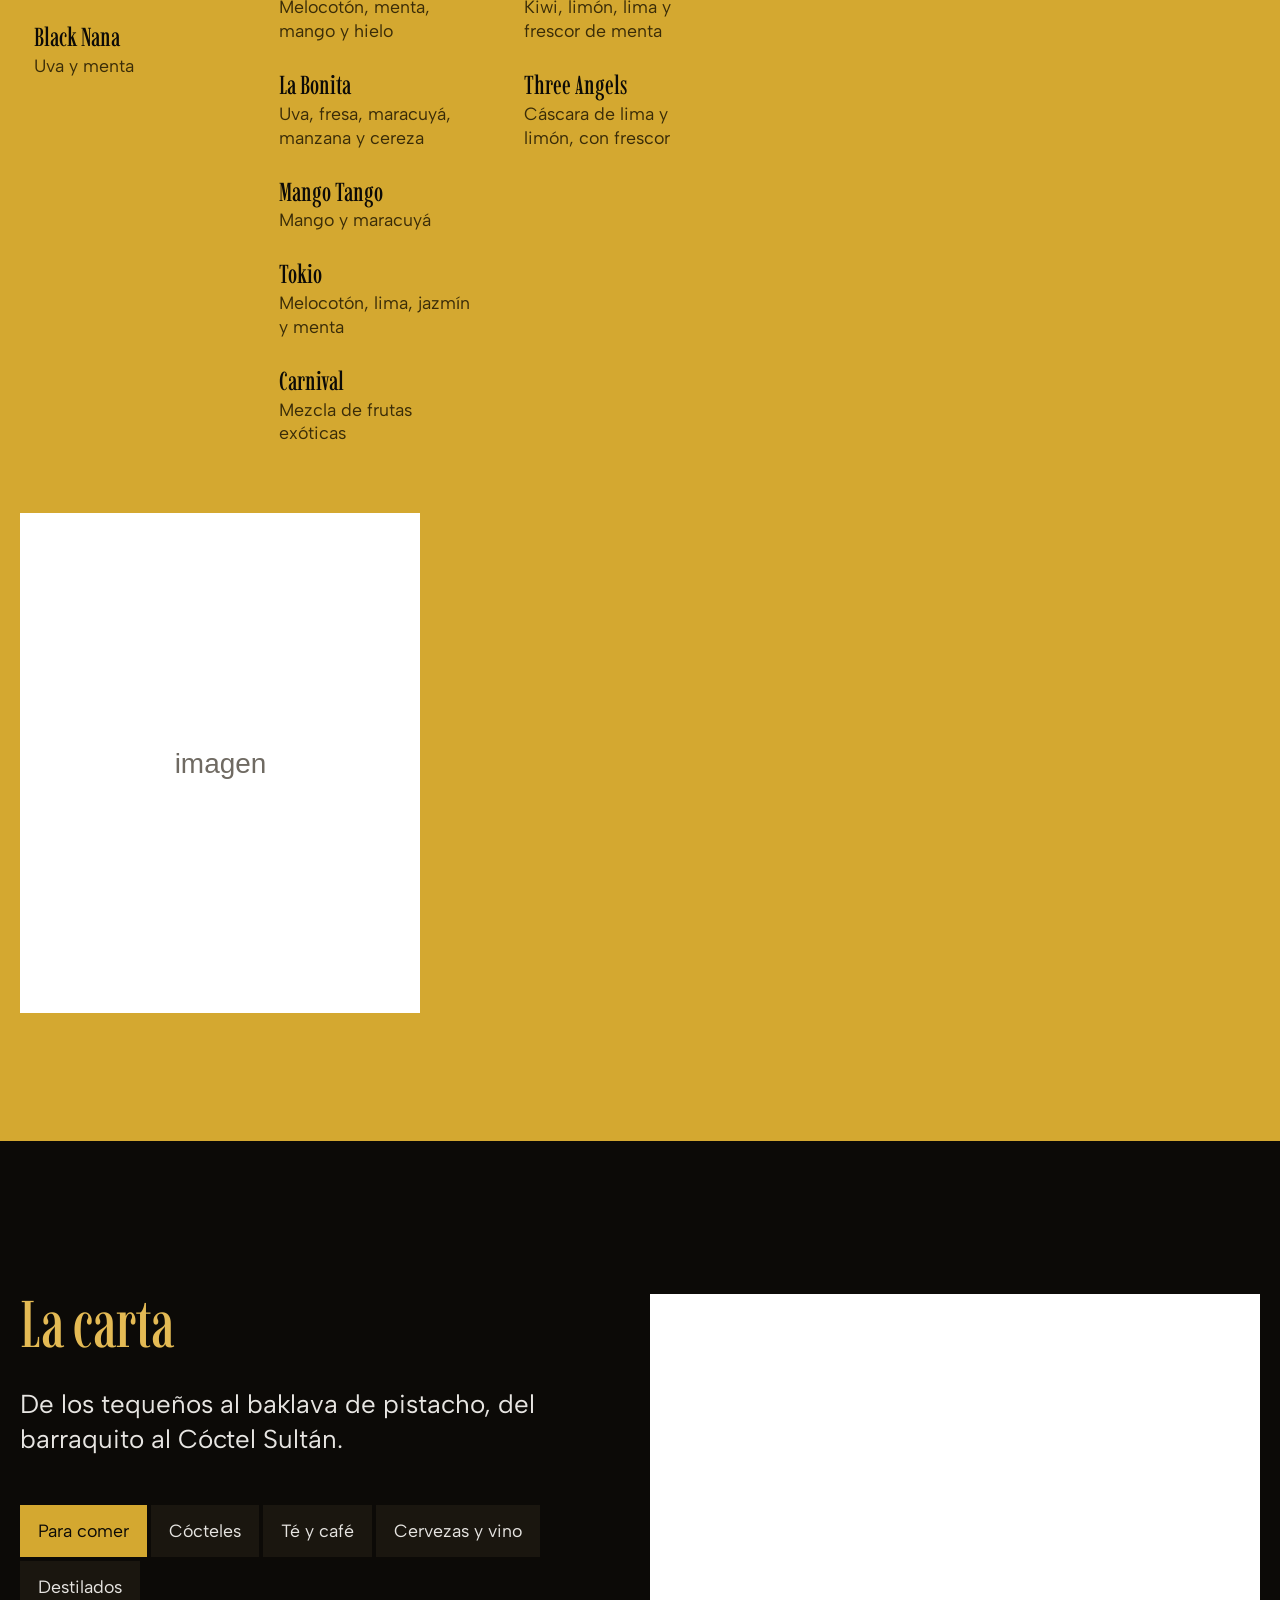
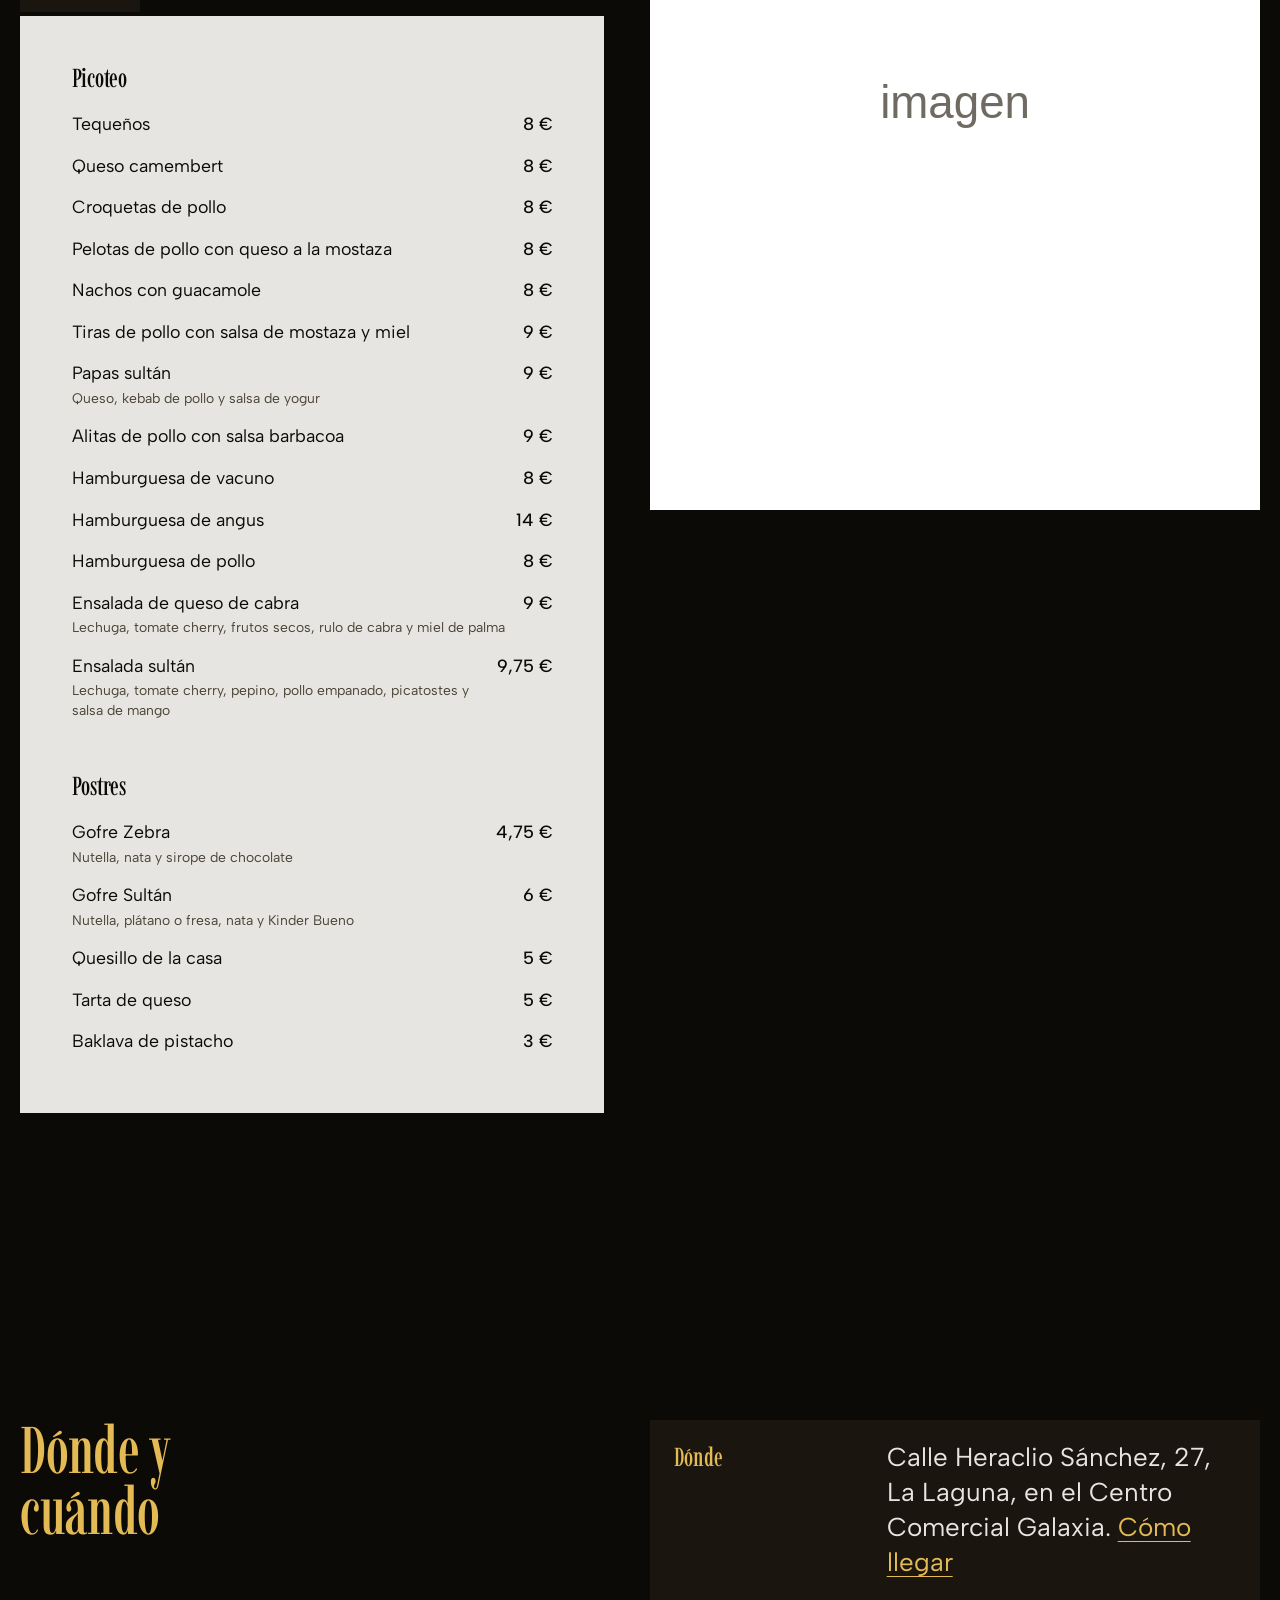
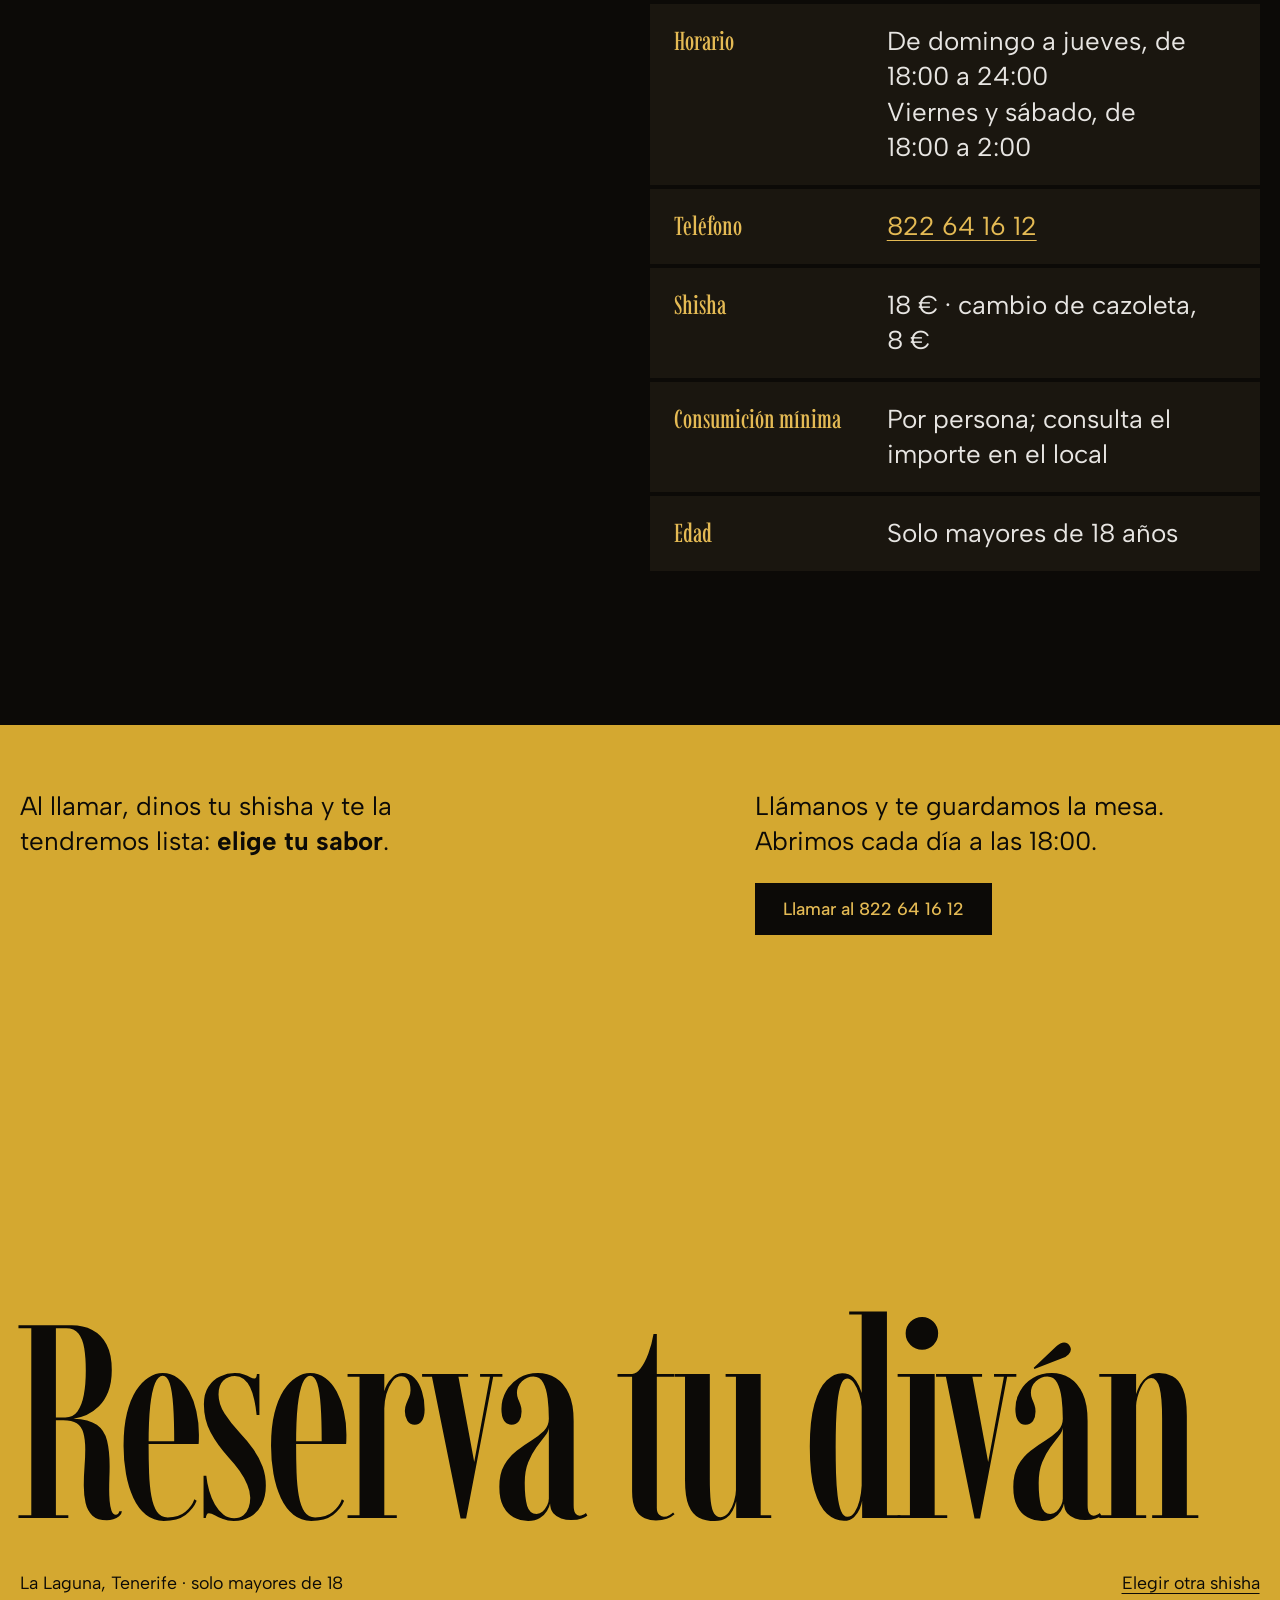
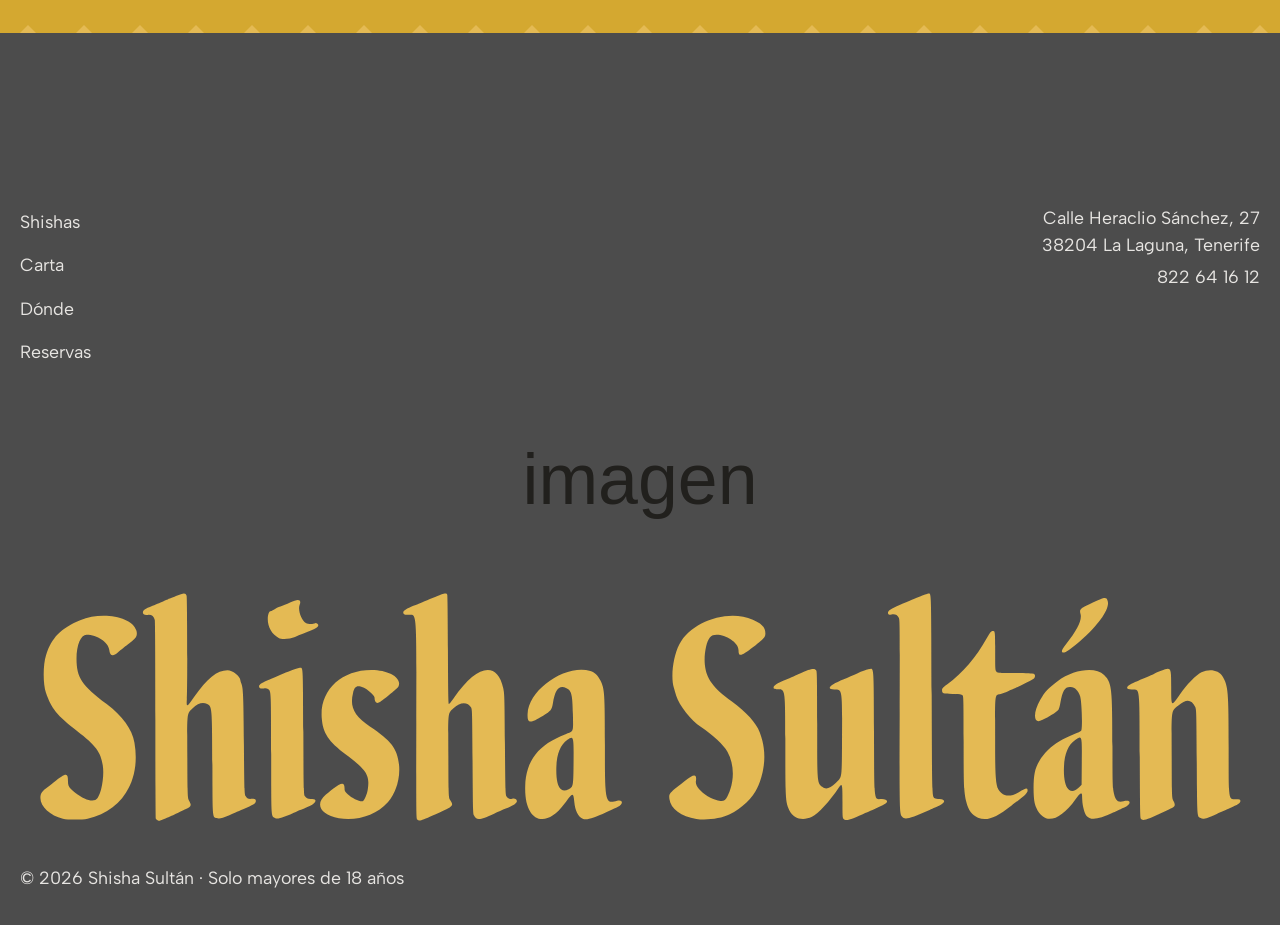
==== commit 44556a0d: "Vuelve a la cachimba original del logo y ajusta la carta Todas las piezas usan otra vez la cachimba " ====
--- a/index.html
+++ b/index.html
@@ -58,7 +58,7 @@
 
 <header class="barra">
   <a class="barra__marca" href="#inicio" aria-label="Shisha Sultán, inicio">
-    <svg class="emblema" viewBox="0 0 583.9 121.5" width="211" height="44" data-w="583.9" data-h="121.5" data-hc="294.2" data-dx1c="203.7" data-dx2c="-10.5" data-dxs1="274.1" data-dxs2="-80.9" aria-hidden="true" focusable="false"><g fill="currentColor"><g class="e-s1"><path transform="translate(-22.93 -3.59)" d="M31.98,124.62C26.87,123.38 22.93,119.73 22.96,116.25C22.97,114.65 23.43,113.84 25.01,112.62C25.72,112.08 27.17,110.94 28.22,110.11C33.23,106.11 34.00,106.03 34.00,109.48C34.00,111.59 34.44,112.31 36.88,114.20C40.95,117.36 44.61,118.22 45.86,116.31C47.58,113.70 48.58,107.37 47.93,103.18C47.11,97.87 45.16,95.26 37.63,89.43C29.50,83.13 27.42,80.57 25.18,74.12C23.96,70.64 23.98,62.94 25.21,59.04C27.43,51.97 31.09,48.20 38.88,44.95C47.60,41.30 59.77,43.55 61.38,49.12C61.87,50.80 61.50,51.82 59.94,53.08C59.39,53.52 58.53,54.22 58.03,54.63C57.53,55.05 56.68,55.72 56.15,56.12C55.61,56.51 54.62,57.33 53.95,57.92C51.96,59.69 50.82,59.31 50.52,56.79C50.16,53.73 45.70,50.75 41.46,50.75C39.11,50.75 37.38,54.94 37.42,60.53C37.47,68.06 39.48,71.08 49.50,78.63C55.83,83.41 59.69,88.78 60.62,94.12C63.26,109.28 55.56,121.79 41.84,124.62C39.57,125.09 33.92,125.09 31.98,124.62Z"/></g><g class="e-r1"><path fill-rule="evenodd" transform="translate(-22.93 -3.59)" d="M69.85,125.26C69.56,125.14 69.25,124.85 69.15,124.61C69.06,124.37 68.99,106.56 68.99,85.03C68.99,61.79 68.90,45.47 68.76,44.88C68.41,43.38 67.45,42.66 66.02,42.82C64.63,42.98 64.00,42.68 64.00,41.87C64.00,40.91 64.65,40.46 67.88,39.15C69.53,38.49 71.58,37.62 72.44,37.22C73.30,36.82 74.06,36.50 74.13,36.50C74.20,36.50 75.60,35.93 77.25,35.24C80.49,33.88 81.02,33.86 81.50,35.13C81.77,35.85 81.87,72.78 81.61,76.44C81.35,80.15 81.61,80.07 84.63,75.62C89.54,68.39 93.76,65.00 97.86,65.00C99.87,65.00 102.97,67.39 103.01,68.98C103.02,69.20 103.20,69.83 103.42,70.38C104.16,72.25 104.28,75.12 104.45,94.88C104.62,113.76 104.65,114.67 105.11,115.57C105.65,116.62 106.27,116.88 107.76,116.68C108.86,116.53 109.34,116.89 109.21,117.77C109.09,118.59 108.27,119.08 104.12,120.84C102.06,121.72 99.47,122.84 98.37,123.33C95.75,124.49 94.57,124.75 93.48,124.40C91.81,123.86 91.88,124.76 91.83,103.00C91.77,80.29 91.72,79.64 89.76,78.63C87.96,77.70 86.05,78.27 83.83,80.40C81.60,82.54 81.70,81.54 81.79,100.22C81.88,116.38 81.88,116.38 82.56,117.54C83.58,119.28 83.30,119.97 81.25,120.75C80.77,120.94 79.36,121.59 78.12,122.21C75.95,123.29 70.78,125.52 70.51,125.48C70.43,125.48 70.14,125.37 69.85,125.26ZM117.01,124.43C115.28,123.57 115.38,125.02 115.37,98.75C115.36,73.31 115.37,73.41 114.08,72.57C113.66,72.30 113.19,72.24 112.36,72.36C111.11,72.55 110.50,72.26 110.50,71.48C110.50,70.79 111.85,69.93 114.75,68.77C116.19,68.19 118.16,67.34 119.12,66.87C121.47,65.75 126.18,64.00 126.88,64.00C128.17,64.00 128.12,62.99 128.25,89.86C128.37,113.16 128.41,114.94 128.81,115.56C129.44,116.52 130.10,116.79 131.58,116.70C133.96,116.56 133.46,118.35 130.79,119.54C129.87,119.95 128.79,120.43 128.38,120.61C127.96,120.80 127.34,121.03 127.00,121.13C126.66,121.23 125.50,121.75 124.44,122.28C122.71,123.15 120.00,124.15 118.25,124.58C117.90,124.66 117.34,124.59 117.01,124.43ZM118.38,52.09C115.62,50.55 114.00,47.73 114.00,44.48C114.00,42.54 114.53,41.25 115.34,41.25C115.50,41.25 116.06,40.96 116.58,40.61C117.10,40.25 118.22,39.74 119.08,39.46C119.93,39.18 121.65,38.46 122.91,37.85C126.31,36.21 127.63,36.57 126.74,38.89C125.98,40.86 127.47,45.09 129.25,46.06C130.12,46.53 132.02,46.57 133.03,46.14C133.42,45.98 134.25,46.55 134.25,46.99C134.25,47.56 133.18,48.33 131.50,48.98C129.15,49.89 126.81,50.84 124.89,51.67C122.95,52.52 119.52,52.74 118.38,52.09ZM142.50,124.49C135.14,123.15 132.73,118.89 137.18,115.08C143.20,109.93 144.75,109.41 144.75,112.53C144.75,113.48 144.88,113.72 146.02,114.82C147.77,116.51 151.35,118.10 152.15,117.56C152.72,117.19 153.74,114.77 153.99,113.22C154.95,107.28 153.83,105.43 145.40,99.02C138.19,93.54 136.09,90.38 135.61,84.26C134.75,73.22 143.29,64.92 155.50,64.93C162.73,64.94 168.08,68.34 166.24,71.76C166.01,72.20 160.96,76.39 159.09,77.70C157.66,78.70 156.76,78.04 156.75,75.99C156.75,75.28 153.71,72.56 152.30,72.02C149.69,70.99 148.81,71.46 148.13,74.23C146.77,79.76 148.61,83.40 154.88,87.58C163.47,93.31 165.83,96.40 166.55,102.85C167.16,108.23 165.34,114.38 162.08,118.03C157.46,123.20 149.62,125.78 142.50,124.49ZM173.87,124.99C173.43,124.51 173.41,123.04 173.47,86.47C173.55,40.05 173.74,42.67 170.34,42.79C168.73,42.85 168.26,42.64 168.25,41.85C168.24,41.19 169.71,40.22 172.32,39.16C173.86,38.54 177.30,37.12 179.96,36.00C184.78,33.98 185.52,33.82 185.87,34.70C185.97,34.93 186.09,44.91 186.14,56.88C186.22,74.14 186.31,78.62 186.56,78.62C186.73,78.62 187.61,77.54 188.50,76.22C197.53,62.85 205.84,61.14 208.27,72.16C208.80,74.54 208.82,75.31 208.97,94.75C209.11,113.21 209.16,114.94 209.56,115.67C210.07,116.59 210.71,116.86 211.89,116.64C212.99,116.43 213.75,116.84 213.75,117.64C213.75,118.42 212.33,119.36 209.29,120.59C208.10,121.07 206.00,121.99 204.62,122.63C199.04,125.25 197.49,125.38 196.54,123.29C196.17,122.47 196.11,120.28 196.00,101.62C195.88,82.26 195.84,80.82 195.43,80.05C194.09,77.61 191.10,77.66 188.48,80.17C186.06,82.48 186.23,80.95 186.31,99.70C186.38,116.16 186.38,116.16 187.08,117.22C188.48,119.34 188.19,119.73 183.62,121.78C182.66,122.22 181.14,122.91 180.25,123.31C175.25,125.59 174.57,125.77 173.87,124.99ZM240.12,124.66C238.21,123.79 237.11,121.56 236.72,117.75C236.33,113.93 236.25,113.95 232.71,118.78C224.99,129.29 216.64,125.46 217.09,111.62C217.42,101.25 222.38,94.85 233.25,90.72C236.59,89.45 236.32,90.19 236.18,82.63C236.04,74.83 235.65,73.25 233.62,72.27C230.67,70.85 229.07,72.66 228.16,78.44C227.77,80.93 227.37,81.44 224.27,83.30C218.77,86.61 217.88,86.50 218.04,82.58C218.44,72.76 233.37,62.53 243.14,65.37C244.91,65.88 246.14,67.05 247.21,69.20C248.87,72.53 249.00,74.45 249.00,95.19C249.00,118.49 249.04,118.69 253.91,117.47C256.35,116.85 256.47,118.85 254.05,119.92C253.27,120.26 251.22,121.23 249.50,122.06C244.35,124.55 241.57,125.32 240.12,124.66ZM234.50,112.78C236.35,111.80 236.37,111.69 236.45,101.84C236.54,91.51 236.47,91.25 234.00,92.98C231.21,94.94 229.73,98.57 229.56,103.88C229.32,111.52 231.05,114.63 234.50,112.78Z"/></g><g class="e-s2"><path transform="translate(80.35 -3.59)" d="M285.62,124.75C279.61,123.83 275.29,120.63 274.83,116.74C274.57,114.54 274.64,114.46 280.86,109.60C284.71,106.60 285.89,106.59 285.43,109.57C285.05,112.05 289.09,115.79 293.59,117.13C296.21,117.91 297.05,117.61 298.08,115.59C300.95,109.93 300.94,102.94 298.06,97.75C296.65,95.22 292.12,90.97 287.51,87.87C283.45,85.14 278.70,79.15 277.55,75.30C277.28,74.38 276.85,72.95 276.61,72.12C275.28,67.66 276.31,59.46 278.82,54.64C283.63,45.39 298.40,40.43 308.24,44.75C311.86,46.34 313.25,47.84 313.25,50.18C313.25,51.76 312.86,52.20 308.38,55.74C303.55,59.55 302.50,59.77 302.50,56.99C302.50,52.87 293.52,48.84 291.02,51.85C289.59,53.58 288.62,58.80 289.01,62.72C289.57,68.34 292.25,72.03 299.85,77.62C305.65,81.89 309.57,86.21 310.98,89.90C313.42,96.27 313.46,102.81 311.09,109.75C309.17,115.34 305.00,119.83 298.78,122.99C295.63,124.58 289.74,125.37 285.62,124.75Z"/></g><g class="e-r2"><path fill-rule="evenodd" transform="translate(80.35 -3.59)" d="M344.60,124.72C344.16,124.23 344.12,123.74 344.12,117.91C344.12,110.57 344.01,110.12 342.68,112.12C338.96,117.73 334.34,122.78 331.92,123.89C328.07,125.65 324.43,124.58 322.83,121.21C321.31,118.00 321.25,117.11 321.25,95.79C321.25,72.22 321.33,72.85 318.18,72.70C316.81,72.63 316.62,72.56 316.55,72.10C316.43,71.26 317.59,70.50 321.39,68.90C323.31,68.10 325.89,66.97 327.12,66.38C331.41,64.36 333.09,64.07 333.68,65.25C333.92,65.73 333.99,70.55 334.00,86.54C334.01,110.22 334.00,110.15 336.01,111.85C337.44,113.04 339.09,112.55 341.53,110.21C344.06,107.77 343.86,109.28 343.95,91.77C344.04,72.49 344.08,72.75 340.89,72.75C337.31,72.75 339.01,70.91 344.66,68.65C346.15,68.05 348.66,66.98 350.23,66.26C351.80,65.54 353.68,64.83 354.42,64.68C356.83,64.17 356.61,61.72 356.75,90.07C356.90,119.14 356.62,116.75 359.88,116.75C361.13,116.75 362.00,117.15 362.00,117.74C362.00,118.36 360.70,119.14 357.00,120.74C354.73,121.72 352.48,122.70 352.00,122.92C346.94,125.22 345.39,125.60 344.60,124.72ZM368.03,123.86C366.94,122.46 366.93,122.33 367.03,82.62C367.12,46.68 367.10,44.83 366.68,43.97C366.10,42.81 365.28,42.45 363.75,42.65C362.66,42.79 362.54,42.76 362.37,42.25C362.08,41.33 363.31,40.44 367.00,38.88C374.59,35.66 378.10,34.25 378.50,34.25C379.74,34.25 379.67,32.18 379.85,74.96C380.02,116.96 379.99,115.73 381.06,116.42C381.23,116.53 382.11,116.68 383.00,116.75C385.52,116.94 385.43,118.28 382.81,119.44C382.16,119.73 380.44,120.49 379.00,121.14C371.06,124.69 369.07,125.18 368.03,123.86ZM398.38,124.23C395.97,123.24 394.53,121.30 393.72,117.95C392.74,113.89 392.65,111.97 392.64,93.45C392.63,76.59 392.60,75.49 392.18,75.07C391.80,74.69 391.19,74.61 388.18,74.54C384.29,74.44 384.00,74.34 384.00,73.09C384.00,72.33 384.19,72.11 385.98,70.78C392.42,66.00 397.47,60.08 402.00,51.98C403.22,49.80 403.70,49.25 404.37,49.25C405.25,49.25 405.29,49.59 405.27,57.54C405.26,64.46 405.29,64.99 405.73,65.54C406.21,66.12 406.21,66.12 413.23,66.18C417.60,66.22 420.45,66.34 420.75,66.50C421.37,66.83 421.40,67.79 420.81,68.31C420.40,68.68 412.96,72.50 412.66,72.50C412.58,72.50 411.67,72.90 410.63,73.38C409.60,73.86 408.17,74.38 407.44,74.54C405.07,75.05 405.25,73.72 405.25,91.02C405.25,110.25 405.48,112.43 407.75,114.34C409.53,115.83 411.92,115.72 414.75,114.00C417.72,112.19 418.25,112.10 418.25,113.41C418.25,114.16 417.13,115.34 414.62,117.23C413.78,117.86 412.53,118.81 411.86,119.33C405.21,124.50 401.92,125.69 398.38,124.23ZM425.62,124.46C423.59,123.70 421.83,121.36 421.11,118.46C420.49,115.93 420.48,108.94 421.09,106.25C422.64,99.47 428.23,93.98 437.00,90.62C438.31,90.12 439.53,89.53 439.71,89.29C440.30,88.55 439.97,77.58 439.29,75.50C438.56,73.24 437.27,71.98 435.52,71.81C433.27,71.59 432.25,73.17 431.36,78.24C431.16,79.40 430.82,80.61 430.61,80.94C429.85,82.10 423.90,85.50 422.64,85.50C420.48,85.50 420.83,81.16 423.33,76.88C425.26,73.56 426.53,72.20 430.25,69.44C436.63,64.73 445.43,63.54 448.88,66.94C452.00,70.02 452.23,72.02 452.24,95.75C452.25,108.81 452.32,111.74 452.64,113.62C453.29,117.30 454.27,118.28 456.68,117.64C459.88,116.80 459.93,118.87 456.75,120.24C455.99,120.57 454.08,121.45 452.50,122.20C446.48,125.06 443.43,125.40 441.79,123.43C441.04,122.52 440.21,119.35 440.14,117.12C440.05,114.34 440.09,114.50 439.54,114.50C439.24,114.50 438.48,115.35 437.38,116.92C433.27,122.76 428.79,125.63 425.62,124.46ZM432.17,57.83C431.70,57.36 432.15,56.37 433.69,54.46C438.05,49.07 440.06,44.94 439.47,42.60C438.96,40.59 439.10,40.43 443.19,38.47C449.18,35.60 449.63,35.50 450.25,37.00C451.48,39.98 447.13,46.46 439.30,53.31C435.12,56.97 432.78,58.45 432.17,57.83ZM437.45,113.15C437.82,112.95 438.52,112.38 439.00,111.88L439.88,110.97L439.95,101.89C440.03,90.98 440.09,91.17 437.33,93.04C434.53,94.94 433.06,98.44 432.82,103.75C432.51,110.93 434.39,114.75 437.45,113.15ZM463.63,124.67C463.30,124.16 463.24,121.06 463.17,99.73C463.08,71.00 463.29,72.75 459.97,72.75C457.45,72.75 457.47,71.66 460.02,70.36C460.65,70.04 462.85,69.09 464.89,68.23C466.94,67.38 468.85,66.53 469.14,66.34C469.43,66.15 470.59,65.66 471.72,65.25C475.77,63.77 475.75,63.73 475.75,71.76C475.75,79.89 475.77,79.90 479.29,74.71C481.83,70.96 485.78,66.89 487.87,65.87C491.13,64.27 494.87,65.02 496.34,67.56C498.58,71.43 498.75,73.48 498.76,96.11C498.76,118.01 498.59,116.84 501.87,116.86C503.22,116.87 503.38,116.93 503.45,117.41C503.58,118.33 502.72,118.94 499.12,120.47C498.16,120.88 495.86,121.89 494.00,122.72C489.66,124.65 488.57,124.93 487.54,124.39C486.07,123.63 486.14,124.63 485.99,101.88C485.86,81.24 485.85,80.86 485.33,79.75C483.92,76.72 481.79,76.54 478.63,79.21C475.66,81.70 475.89,79.99 475.95,99.48C476.01,116.33 476.01,116.33 476.66,117.52C477.49,119.05 477.34,119.79 476.07,120.37C475.55,120.61 474.23,121.23 473.12,121.76C466.05,125.14 464.29,125.68 463.63,124.67Z"/></g></g><g class="e-cachimba"><g transform="translate(248.87 0.00) scale(0.26072) translate(-26.0 -18.0)" fill="none" stroke="currentColor" stroke-width="22" stroke-linecap="round" stroke-linejoin="round"><path d="M150 40 H250"/><path d="M160 40 C160 66 174 84 188 92 V104 M240 40 C240 66 226 84 212 92 V104"/><path d="M188 104 H212"/><path d="M108 128 H292"/><path d="M118 128 C140 152 260 152 282 128"/><path d="M200 146 V236"/><ellipse cx="200" cy="178" rx="15" ry="9"/><path d="M190 208 H210"/><circle cx="200" cy="264" r="28"/><path d="M178 246 C162 230 150 204 128 204 C106 204 98 226 98 252 V408 C98 446 58 446 58 408 V352"/><path d="M 222 246 C 238 230 250 204 272 204 C 294 204 302 226 302 252 V 408 C 302 446 342 446 342 408 V 352"/><path d="M58 352 C50 336 50 240 54 214 L58 186 L62 214 C66 240 66 336 58 352 Z"/><path d="M 342 352 C 350 336 350 240 346 214 L 342 186 L 338 214 C 334 240 334 336 342 352 Z"/><path d="M58 186 V160"/><path d="M342 186 V160"/><path d="M188 292 V318 C188 336 128 350 128 398 C128 436 160 450 200 450"/><path d="M 212 292 V 318 C 212 336 272 350 272 398 C 272 436 240 450 200 450"/><path d="M134 384 H266" stroke-width="10"/><path d="M150 462 H250"/></g></g></svg>
+    <svg class="emblema" viewBox="0 0 594.3 121.5" width="215" height="44" data-w="594.3" data-h="121.5" data-hc="299.4" data-dx1c="203.7" data-dx2c="-10.5" data-dxs1="279.2" data-dxs2="-86.0" aria-hidden="true" focusable="false"><g fill="currentColor"><g class="e-s1"><path transform="translate(-22.93 -3.59)" d="M31.98,124.62C26.87,123.38 22.93,119.73 22.96,116.25C22.97,114.65 23.43,113.84 25.01,112.62C25.72,112.08 27.17,110.94 28.22,110.11C33.23,106.11 34.00,106.03 34.00,109.48C34.00,111.59 34.44,112.31 36.88,114.20C40.95,117.36 44.61,118.22 45.86,116.31C47.58,113.70 48.58,107.37 47.93,103.18C47.11,97.87 45.16,95.26 37.63,89.43C29.50,83.13 27.42,80.57 25.18,74.12C23.96,70.64 23.98,62.94 25.21,59.04C27.43,51.97 31.09,48.20 38.88,44.95C47.60,41.30 59.77,43.55 61.38,49.12C61.87,50.80 61.50,51.82 59.94,53.08C59.39,53.52 58.53,54.22 58.03,54.63C57.53,55.05 56.68,55.72 56.15,56.12C55.61,56.51 54.62,57.33 53.95,57.92C51.96,59.69 50.82,59.31 50.52,56.79C50.16,53.73 45.70,50.75 41.46,50.75C39.11,50.75 37.38,54.94 37.42,60.53C37.47,68.06 39.48,71.08 49.50,78.63C55.83,83.41 59.69,88.78 60.62,94.12C63.26,109.28 55.56,121.79 41.84,124.62C39.57,125.09 33.92,125.09 31.98,124.62Z"/></g><g class="e-r1"><path fill-rule="evenodd" transform="translate(-22.93 -3.59)" d="M69.85,125.26C69.56,125.14 69.25,124.85 69.15,124.61C69.06,124.37 68.99,106.56 68.99,85.03C68.99,61.79 68.90,45.47 68.76,44.88C68.41,43.38 67.45,42.66 66.02,42.82C64.63,42.98 64.00,42.68 64.00,41.87C64.00,40.91 64.65,40.46 67.88,39.15C69.53,38.49 71.58,37.62 72.44,37.22C73.30,36.82 74.06,36.50 74.13,36.50C74.20,36.50 75.60,35.93 77.25,35.24C80.49,33.88 81.02,33.86 81.50,35.13C81.77,35.85 81.87,72.78 81.61,76.44C81.35,80.15 81.61,80.07 84.63,75.62C89.54,68.39 93.76,65.00 97.86,65.00C99.87,65.00 102.97,67.39 103.01,68.98C103.02,69.20 103.20,69.83 103.42,70.38C104.16,72.25 104.28,75.12 104.45,94.88C104.62,113.76 104.65,114.67 105.11,115.57C105.65,116.62 106.27,116.88 107.76,116.68C108.86,116.53 109.34,116.89 109.21,117.77C109.09,118.59 108.27,119.08 104.12,120.84C102.06,121.72 99.47,122.84 98.37,123.33C95.75,124.49 94.57,124.75 93.48,124.40C91.81,123.86 91.88,124.76 91.83,103.00C91.77,80.29 91.72,79.64 89.76,78.63C87.96,77.70 86.05,78.27 83.83,80.40C81.60,82.54 81.70,81.54 81.79,100.22C81.88,116.38 81.88,116.38 82.56,117.54C83.58,119.28 83.30,119.97 81.25,120.75C80.77,120.94 79.36,121.59 78.12,122.21C75.95,123.29 70.78,125.52 70.51,125.48C70.43,125.48 70.14,125.37 69.85,125.26ZM117.01,124.43C115.28,123.57 115.38,125.02 115.37,98.75C115.36,73.31 115.37,73.41 114.08,72.57C113.66,72.30 113.19,72.24 112.36,72.36C111.11,72.55 110.50,72.26 110.50,71.48C110.50,70.79 111.85,69.93 114.75,68.77C116.19,68.19 118.16,67.34 119.12,66.87C121.47,65.75 126.18,64.00 126.88,64.00C128.17,64.00 128.12,62.99 128.25,89.86C128.37,113.16 128.41,114.94 128.81,115.56C129.44,116.52 130.10,116.79 131.58,116.70C133.96,116.56 133.46,118.35 130.79,119.54C129.87,119.95 128.79,120.43 128.38,120.61C127.96,120.80 127.34,121.03 127.00,121.13C126.66,121.23 125.50,121.75 124.44,122.28C122.71,123.15 120.00,124.15 118.25,124.58C117.90,124.66 117.34,124.59 117.01,124.43ZM118.38,52.09C115.62,50.55 114.00,47.73 114.00,44.48C114.00,42.54 114.53,41.25 115.34,41.25C115.50,41.25 116.06,40.96 116.58,40.61C117.10,40.25 118.22,39.74 119.08,39.46C119.93,39.18 121.65,38.46 122.91,37.85C126.31,36.21 127.63,36.57 126.74,38.89C125.98,40.86 127.47,45.09 129.25,46.06C130.12,46.53 132.02,46.57 133.03,46.14C133.42,45.98 134.25,46.55 134.25,46.99C134.25,47.56 133.18,48.33 131.50,48.98C129.15,49.89 126.81,50.84 124.89,51.67C122.95,52.52 119.52,52.74 118.38,52.09ZM142.50,124.49C135.14,123.15 132.73,118.89 137.18,115.08C143.20,109.93 144.75,109.41 144.75,112.53C144.75,113.48 144.88,113.72 146.02,114.82C147.77,116.51 151.35,118.10 152.15,117.56C152.72,117.19 153.74,114.77 153.99,113.22C154.95,107.28 153.83,105.43 145.40,99.02C138.19,93.54 136.09,90.38 135.61,84.26C134.75,73.22 143.29,64.92 155.50,64.93C162.73,64.94 168.08,68.34 166.24,71.76C166.01,72.20 160.96,76.39 159.09,77.70C157.66,78.70 156.76,78.04 156.75,75.99C156.75,75.28 153.71,72.56 152.30,72.02C149.69,70.99 148.81,71.46 148.13,74.23C146.77,79.76 148.61,83.40 154.88,87.58C163.47,93.31 165.83,96.40 166.55,102.85C167.16,108.23 165.34,114.38 162.08,118.03C157.46,123.20 149.62,125.78 142.50,124.49ZM173.87,124.99C173.43,124.51 173.41,123.04 173.47,86.47C173.55,40.05 173.74,42.67 170.34,42.79C168.73,42.85 168.26,42.64 168.25,41.85C168.24,41.19 169.71,40.22 172.32,39.16C173.86,38.54 177.30,37.12 179.96,36.00C184.78,33.98 185.52,33.82 185.87,34.70C185.97,34.93 186.09,44.91 186.14,56.88C186.22,74.14 186.31,78.62 186.56,78.62C186.73,78.62 187.61,77.54 188.50,76.22C197.53,62.85 205.84,61.14 208.27,72.16C208.80,74.54 208.82,75.31 208.97,94.75C209.11,113.21 209.16,114.94 209.56,115.67C210.07,116.59 210.71,116.86 211.89,116.64C212.99,116.43 213.75,116.84 213.75,117.64C213.75,118.42 212.33,119.36 209.29,120.59C208.10,121.07 206.00,121.99 204.62,122.63C199.04,125.25 197.49,125.38 196.54,123.29C196.17,122.47 196.11,120.28 196.00,101.62C195.88,82.26 195.84,80.82 195.43,80.05C194.09,77.61 191.10,77.66 188.48,80.17C186.06,82.48 186.23,80.95 186.31,99.70C186.38,116.16 186.38,116.16 187.08,117.22C188.48,119.34 188.19,119.73 183.62,121.78C182.66,122.22 181.14,122.91 180.25,123.31C175.25,125.59 174.57,125.77 173.87,124.99ZM240.12,124.66C238.21,123.79 237.11,121.56 236.72,117.75C236.33,113.93 236.25,113.95 232.71,118.78C224.99,129.29 216.64,125.46 217.09,111.62C217.42,101.25 222.38,94.85 233.25,90.72C236.59,89.45 236.32,90.19 236.18,82.63C236.04,74.83 235.65,73.25 233.62,72.27C230.67,70.85 229.07,72.66 228.16,78.44C227.77,80.93 227.37,81.44 224.27,83.30C218.77,86.61 217.88,86.50 218.04,82.58C218.44,72.76 233.37,62.53 243.14,65.37C244.91,65.88 246.14,67.05 247.21,69.20C248.87,72.53 249.00,74.45 249.00,95.19C249.00,118.49 249.04,118.69 253.91,117.47C256.35,116.85 256.47,118.85 254.05,119.92C253.27,120.26 251.22,121.23 249.50,122.06C244.35,124.55 241.57,125.32 240.12,124.66ZM234.50,112.78C236.35,111.80 236.37,111.69 236.45,101.84C236.54,91.51 236.47,91.25 234.00,92.98C231.21,94.94 229.73,98.57 229.56,103.88C229.32,111.52 231.05,114.63 234.50,112.78Z"/></g><g class="e-s2"><path transform="translate(90.71 -3.59)" d="M285.62,124.75C279.61,123.83 275.29,120.63 274.83,116.74C274.57,114.54 274.64,114.46 280.86,109.60C284.71,106.60 285.89,106.59 285.43,109.57C285.05,112.05 289.09,115.79 293.59,117.13C296.21,117.91 297.05,117.61 298.08,115.59C300.95,109.93 300.94,102.94 298.06,97.75C296.65,95.22 292.12,90.97 287.51,87.87C283.45,85.14 278.70,79.15 277.55,75.30C277.28,74.38 276.85,72.95 276.61,72.12C275.28,67.66 276.31,59.46 278.82,54.64C283.63,45.39 298.40,40.43 308.24,44.75C311.86,46.34 313.25,47.84 313.25,50.18C313.25,51.76 312.86,52.20 308.38,55.74C303.55,59.55 302.50,59.77 302.50,56.99C302.50,52.87 293.52,48.84 291.02,51.85C289.59,53.58 288.62,58.80 289.01,62.72C289.57,68.34 292.25,72.03 299.85,77.62C305.65,81.89 309.57,86.21 310.98,89.90C313.42,96.27 313.46,102.81 311.09,109.75C309.17,115.34 305.00,119.83 298.78,122.99C295.63,124.58 289.74,125.37 285.62,124.75Z"/></g><g class="e-r2"><path fill-rule="evenodd" transform="translate(90.71 -3.59)" d="M344.60,124.72C344.16,124.23 344.12,123.74 344.12,117.91C344.12,110.57 344.01,110.12 342.68,112.12C338.96,117.73 334.34,122.78 331.92,123.89C328.07,125.65 324.43,124.58 322.83,121.21C321.31,118.00 321.25,117.11 321.25,95.79C321.25,72.22 321.33,72.85 318.18,72.70C316.81,72.63 316.62,72.56 316.55,72.10C316.43,71.26 317.59,70.50 321.39,68.90C323.31,68.10 325.89,66.97 327.12,66.38C331.41,64.36 333.09,64.07 333.68,65.25C333.92,65.73 333.99,70.55 334.00,86.54C334.01,110.22 334.00,110.15 336.01,111.85C337.44,113.04 339.09,112.55 341.53,110.21C344.06,107.77 343.86,109.28 343.95,91.77C344.04,72.49 344.08,72.75 340.89,72.75C337.31,72.75 339.01,70.91 344.66,68.65C346.15,68.05 348.66,66.98 350.23,66.26C351.80,65.54 353.68,64.83 354.42,64.68C356.83,64.17 356.61,61.72 356.75,90.07C356.90,119.14 356.62,116.75 359.88,116.75C361.13,116.75 362.00,117.15 362.00,117.74C362.00,118.36 360.70,119.14 357.00,120.74C354.73,121.72 352.48,122.70 352.00,122.92C346.94,125.22 345.39,125.60 344.60,124.72ZM368.03,123.86C366.94,122.46 366.93,122.33 367.03,82.62C367.12,46.68 367.10,44.83 366.68,43.97C366.10,42.81 365.28,42.45 363.75,42.65C362.66,42.79 362.54,42.76 362.37,42.25C362.08,41.33 363.31,40.44 367.00,38.88C374.59,35.66 378.10,34.25 378.50,34.25C379.74,34.25 379.67,32.18 379.85,74.96C380.02,116.96 379.99,115.73 381.06,116.42C381.23,116.53 382.11,116.68 383.00,116.75C385.52,116.94 385.43,118.28 382.81,119.44C382.16,119.73 380.44,120.49 379.00,121.14C371.06,124.69 369.07,125.18 368.03,123.86ZM398.38,124.23C395.97,123.24 394.53,121.30 393.72,117.95C392.74,113.89 392.65,111.97 392.64,93.45C392.63,76.59 392.60,75.49 392.18,75.07C391.80,74.69 391.19,74.61 388.18,74.54C384.29,74.44 384.00,74.34 384.00,73.09C384.00,72.33 384.19,72.11 385.98,70.78C392.42,66.00 397.47,60.08 402.00,51.98C403.22,49.80 403.70,49.25 404.37,49.25C405.25,49.25 405.29,49.59 405.27,57.54C405.26,64.46 405.29,64.99 405.73,65.54C406.21,66.12 406.21,66.12 413.23,66.18C417.60,66.22 420.45,66.34 420.75,66.50C421.37,66.83 421.40,67.79 420.81,68.31C420.40,68.68 412.96,72.50 412.66,72.50C412.58,72.50 411.67,72.90 410.63,73.38C409.60,73.86 408.17,74.38 407.44,74.54C405.07,75.05 405.25,73.72 405.25,91.02C405.25,110.25 405.48,112.43 407.75,114.34C409.53,115.83 411.92,115.72 414.75,114.00C417.72,112.19 418.25,112.10 418.25,113.41C418.25,114.16 417.13,115.34 414.62,117.23C413.78,117.86 412.53,118.81 411.86,119.33C405.21,124.50 401.92,125.69 398.38,124.23ZM425.62,124.46C423.59,123.70 421.83,121.36 421.11,118.46C420.49,115.93 420.48,108.94 421.09,106.25C422.64,99.47 428.23,93.98 437.00,90.62C438.31,90.12 439.53,89.53 439.71,89.29C440.30,88.55 439.97,77.58 439.29,75.50C438.56,73.24 437.27,71.98 435.52,71.81C433.27,71.59 432.25,73.17 431.36,78.24C431.16,79.40 430.82,80.61 430.61,80.94C429.85,82.10 423.90,85.50 422.64,85.50C420.48,85.50 420.83,81.16 423.33,76.88C425.26,73.56 426.53,72.20 430.25,69.44C436.63,64.73 445.43,63.54 448.88,66.94C452.00,70.02 452.23,72.02 452.24,95.75C452.25,108.81 452.32,111.74 452.64,113.62C453.29,117.30 454.27,118.28 456.68,117.64C459.88,116.80 459.93,118.87 456.75,120.24C455.99,120.57 454.08,121.45 452.50,122.20C446.48,125.06 443.43,125.40 441.79,123.43C441.04,122.52 440.21,119.35 440.14,117.12C440.05,114.34 440.09,114.50 439.54,114.50C439.24,114.50 438.48,115.35 437.38,116.92C433.27,122.76 428.79,125.63 425.62,124.46ZM432.17,57.83C431.70,57.36 432.15,56.37 433.69,54.46C438.05,49.07 440.06,44.94 439.47,42.60C438.96,40.59 439.10,40.43 443.19,38.47C449.18,35.60 449.63,35.50 450.25,37.00C451.48,39.98 447.13,46.46 439.30,53.31C435.12,56.97 432.78,58.45 432.17,57.83ZM437.45,113.15C437.82,112.95 438.52,112.38 439.00,111.88L439.88,110.97L439.95,101.89C440.03,90.98 440.09,91.17 437.33,93.04C434.53,94.94 433.06,98.44 432.82,103.75C432.51,110.93 434.39,114.75 437.45,113.15ZM463.63,124.67C463.30,124.16 463.24,121.06 463.17,99.73C463.08,71.00 463.29,72.75 459.97,72.75C457.45,72.75 457.47,71.66 460.02,70.36C460.65,70.04 462.85,69.09 464.89,68.23C466.94,67.38 468.85,66.53 469.14,66.34C469.43,66.15 470.59,65.66 471.72,65.25C475.77,63.77 475.75,63.73 475.75,71.76C475.75,79.89 475.77,79.90 479.29,74.71C481.83,70.96 485.78,66.89 487.87,65.87C491.13,64.27 494.87,65.02 496.34,67.56C498.58,71.43 498.75,73.48 498.76,96.11C498.76,118.01 498.59,116.84 501.87,116.86C503.22,116.87 503.38,116.93 503.45,117.41C503.58,118.33 502.72,118.94 499.12,120.47C498.16,120.88 495.86,121.89 494.00,122.72C489.66,124.65 488.57,124.93 487.54,124.39C486.07,123.63 486.14,124.63 485.99,101.88C485.86,81.24 485.85,80.86 485.33,79.75C483.92,76.72 481.79,76.54 478.63,79.21C475.66,81.70 475.89,79.99 475.95,99.48C476.01,116.33 476.01,116.33 476.66,117.52C477.49,119.05 477.34,119.79 476.07,120.37C475.55,120.61 474.23,121.23 473.12,121.76C466.05,125.14 464.29,125.68 463.63,124.67Z"/></g></g><g class="e-cachimba"><g transform="translate(248.87 0.00) scale(0.24299) translate(-54.8 -11.8)" fill="none" stroke="currentColor" stroke-width="22" stroke-linecap="round" stroke-linejoin="round"><path fill="currentColor" stroke="none" fill-rule="evenodd" d="M193.50,491.77C192.08,491.60 191.11,491.18 189.34,489.97C186.25,487.86 185.85,482.29 188.59,479.62C189.91,478.34 190.00,478.31 194.69,477.02C196.66,476.48 196.51,478.51 196.63,450.59C196.77,420.33 196.73,420.92 199.47,410.75C203.31,396.50 212.52,383.91 225.77,374.80C231.61,370.78 231.12,373.18 231.12,348.48C231.12,324.22 231.46,326.50 227.77,325.76C222.45,324.69 220.06,319.87 222.53,315.22C223.35,313.69 224.30,312.85 226.74,311.50C228.27,310.65 228.26,310.35 226.60,307.82C225.81,306.61 224.76,305.00 224.26,304.24C218.46,295.34 216.03,281.22 218.70,271.85C218.97,270.90 219.32,269.50 219.48,268.73C219.78,267.29 223.32,259.30 224.35,257.75C224.67,257.26 225.01,256.50 225.11,256.07C225.55,254.08 226.00,254.59 206.94,235.73C183.85,212.88 186.32,215.02 182.77,214.81C179.16,214.59 177.44,213.32 176.22,209.96C175.26,207.34 173.86,206.48 169.75,205.97C157.84,204.52 146.99,213.05 145.10,225.38C144.99,226.06 144.90,275.51 144.89,335.25C144.88,436.91 144.85,444.01 144.45,445.96C141.72,459.16 131.75,468.27 118.95,469.24C103.17,470.44 91.71,462.05 87.72,446.38C87.15,444.12 87.15,444.12 87.08,388.38C87.03,350.39 86.92,332.22 86.74,331.35C86.28,329.12 84.74,328.19 81.37,328.12C76.89,328.03 75.47,326.26 75.01,320.23C74.67,315.81 74.66,214.77 75.00,210.70C75.30,207.12 75.69,206.05 77.08,205.08C78.08,204.37 80.73,203.48 82.88,203.12C84.35,202.88 86.23,202.00 86.57,201.40C86.79,201.02 86.91,197.68 87.00,189.25C87.15,176.17 87.11,176.43 89.16,173.77C91.99,170.09 97.82,170.45 100.17,174.44C101.61,176.87 101.74,178.15 101.75,189.43C101.75,202.66 101.65,202.38 106.50,202.99C111.24,203.58 112.36,204.29 113.42,207.33C114.23,209.63 114.11,322.91 113.30,324.53C112.30,326.54 111.05,327.18 106.40,328.11C104.13,328.56 102.53,329.35 102.07,330.25C101.49,331.39 101.75,442.42 102.34,444.36C104.02,449.90 107.28,452.89 113.12,454.25C115.78,454.87 116.12,454.87 119.12,454.25C124.61,453.12 127.53,450.45 129.35,444.87C130.00,442.89 130.00,442.89 130.03,349.13C130.07,250.67 130.20,226.11 130.74,223.12C131.76,217.38 133.69,211.93 135.81,208.77C136.26,208.10 137.17,206.76 137.84,205.78C139.88,202.77 145.65,197.76 149.12,195.96C149.54,195.75 150.44,195.28 151.12,194.93C152.53,194.21 157.11,192.51 159.35,191.88C163.52,190.70 173.81,191.23 178.88,192.88C183.23,194.31 185.61,194.79 189.18,194.97C192.37,195.14 192.51,195.17 193.43,195.91C194.99,197.16 195.86,198.87 196.19,201.34C196.69,205.12 196.41,204.76 207.92,216.11C213.65,221.76 221.88,229.91 226.22,234.22C236.65,244.62 236.62,244.60 241.80,241.44C243.98,240.12 244.92,239.70 246.80,239.25C249.63,238.57 254.06,236.48 254.77,235.48C255.62,234.28 256.00,232.78 256.00,230.62C256.00,227.56 256.16,227.05 257.63,225.58C260.89,222.33 267.20,223.23 269.24,227.25C269.52,227.81 269.74,229.02 269.86,230.62C270.20,235.58 271.42,237.17 275.56,238.02C278.76,238.68 281.14,239.61 283.12,240.96C288.30,244.49 289.91,244.02 296.88,236.99C299.21,234.63 307.06,226.78 314.32,219.54C329.10,204.80 329.08,204.83 329.68,201.17C330.46,196.39 332.25,194.96 337.50,194.88C340.39,194.84 345.79,193.64 347.81,192.59C350.47,191.22 359.97,190.66 364.75,191.59C379.23,194.40 391.15,205.40 394.58,219.12C395.45,222.63 395.49,226.89 395.64,334.75C395.72,393.39 395.86,442.11 395.96,443.00C396.40,446.86 399.50,451.38 402.82,452.99C411.40,457.14 420.50,453.53 423.53,444.77C423.98,443.47 424.00,441.54 423.98,387.15C423.96,356.20 423.87,330.60 423.78,330.27C423.46,329.11 422.46,328.66 419.81,328.49C415.48,328.21 412.78,326.24 411.97,322.75C411.86,322.27 411.76,296.60 411.75,265.71C411.74,209.55 411.74,209.55 412.46,207.76C413.66,204.78 415.12,203.67 418.15,203.43C421.21,203.18 422.54,202.37 423.54,200.16C424.12,198.88 424.12,198.85 424.06,189.38C423.99,177.70 424.28,176.10 427.06,172.94C429.04,170.69 433.76,170.83 436.32,173.21C438.67,175.40 438.59,174.93 438.74,188.50C438.86,199.35 438.91,200.45 439.33,201.21C439.96,202.35 441.44,202.99 443.52,202.99C447.30,203.01 449.30,204.36 450.32,207.61C451.19,210.38 451.20,323.02 450.33,324.65C449.18,326.79 447.99,327.45 444.10,328.10C441.05,328.62 440.02,328.99 439.40,329.83C438.88,330.54 438.88,330.54 438.83,386.21C438.78,445.16 438.80,443.10 438.03,446.75C437.19,450.69 436.62,452.05 433.85,456.66C431.63,460.35 426.98,464.41 422.54,466.53C406.54,474.17 386.75,465.77 382.41,449.50C380.82,443.55 380.95,453.24 380.89,334.38L380.84,226.38L379.92,222.82C376.85,211.00 365.94,204.07 353.80,206.22C351.17,206.69 350.10,207.75 349.23,210.75C348.46,213.40 347.02,214.43 343.57,214.78C339.27,215.22 340.23,214.43 321.44,233.00C301.14,253.06 301.84,252.36 301.34,253.31C300.73,254.50 300.97,257.32 301.80,258.64C307.97,268.41 309.91,284.25 306.14,294.07C304.27,298.94 303.69,300.30 302.93,301.64C301.90,303.46 300.51,305.66 299.24,307.52C297.45,310.12 297.65,310.90 300.51,312.40C303.89,314.17 304.86,316.50 303.91,320.56C303.27,323.27 301.40,324.88 298.02,325.61C295.81,326.08 294.78,326.90 294.72,328.21C294.45,334.47 294.79,369.24 295.13,370.28C295.58,371.62 296.14,372.12 300.88,375.38C311.74,382.86 320.55,393.91 324.66,405.22C326.40,410.00 327.00,412.44 328.28,419.88C328.42,420.70 328.60,421.60 328.69,421.88C328.77,422.15 328.90,434.25 328.98,448.76C329.12,473.80 329.15,475.18 329.58,475.85C330.10,476.63 331.52,477.34 333.38,477.74C334.06,477.88 334.88,478.06 335.18,478.13C335.49,478.20 336.14,478.61 336.64,479.04C339.78,481.81 339.68,487.34 336.44,490.12C334.21,492.03 340.89,491.86 263.75,491.90C225.87,491.92 194.26,491.86 193.50,491.77ZM312.50,476.75C313.04,476.47 313.61,476.02 313.75,475.74C314.24,474.83 313.94,423.54 313.43,420.16C312.46,413.74 309.01,405.27 305.12,399.74C301.47,394.55 293.88,387.73 288.82,385.09C284.19,382.67 281.94,380.74 280.70,378.12L279.88,376.38L279.83,352.88C279.80,339.96 279.72,329.02 279.63,328.59C279.45,327.60 277.99,326.26 277.05,326.22C272.71,326.05 247.99,326.31 247.43,326.54C245.96,327.13 246.00,326.52 246.00,346.80C246.00,358.41 246.10,365.71 246.25,366.28C246.74,368.03 246.98,368.11 252.46,368.29C259.62,368.52 261.11,368.95 262.80,371.22C265.08,374.29 264.97,378.08 262.53,380.54C260.39,382.69 259.97,382.77 250.38,383.00C237.64,383.29 234.64,384.68 224.82,394.79C220.36,399.38 215.84,407.37 213.84,414.19C212.12,420.06 212.17,419.11 212.08,448.38C211.98,477.77 211.86,475.74 213.74,476.69C215.41,477.53 310.86,477.59 312.50,476.75ZM434.87,313.57C435.94,313.24 436.46,312.93 436.68,312.49C437.03,311.80 437.07,283.76 436.78,243.25C436.60,217.71 436.77,219.32 434.17,218.03C432.74,217.32 428.77,216.90 427.77,217.35C426.60,217.88 426.62,216.79 426.70,264.10C426.76,297.15 426.70,309.40 426.50,310.27C425.72,313.51 429.84,315.13 434.87,313.57ZM97.49,313.29C99.49,312.33 99.32,316.85 99.30,265.80C99.29,240.81 99.27,220.18 99.26,219.95C99.17,216.97 91.64,216.14 89.83,218.91C89.39,219.57 89.38,221.61 89.44,265.11C89.47,290.15 89.56,311.03 89.64,311.53C89.79,312.48 90.76,313.60 91.62,313.83C92.59,314.08 96.61,313.71 97.49,313.29ZM268.88,310.86C275.50,309.93 284.34,304.12 287.81,298.43C290.87,293.40 290.78,293.60 292.42,288.38C293.68,284.37 293.49,276.76 292.03,272.25C286.91,256.48 272.63,248.41 256.00,251.90C244.27,254.36 234.82,263.94 232.61,275.62C232.11,278.30 232.24,285.21 232.84,287.50C236.11,299.98 247.17,309.73 259.50,311.01C261.08,311.17 262.49,311.34 262.62,311.39C263.00,311.51 266.08,311.25 268.88,310.86ZM253.33,218.01C250.15,217.25 248.20,214.61 248.04,210.85C247.89,207.39 248.95,205.88 252.55,204.37C254.90,203.39 255.20,202.87 255.64,199.13C255.98,196.20 256.26,195.41 257.59,193.54C258.87,191.76 260.21,191.12 262.75,191.12C267.24,191.12 269.45,193.45 270.26,199.00C270.78,202.56 271.32,203.48 273.48,204.43C276.74,205.87 277.99,207.62 277.99,210.77C278.01,214.49 275.98,216.99 272.25,217.86C270.49,218.27 254.95,218.40 253.33,218.01ZM254.50,185.48C250.21,184.92 247.92,182.46 247.89,178.40C247.86,175.31 248.78,173.87 251.74,172.38C255.11,170.67 255.55,169.69 255.53,163.91C255.51,154.90 255.11,154.14 250.12,153.54C247.04,153.16 226.30,152.97 219.92,153.25C208.66,153.75 206.59,152.41 203.50,142.62C202.53,139.56 199.41,130.80 198.47,128.51C197.77,126.81 197.30,125.52 194.94,118.77C192.72,112.40 195.29,108.25 201.85,107.61C202.69,107.53 214.57,107.44 228.25,107.42C255.44,107.37 253.97,107.45 255.10,105.93C255.58,105.27 255.62,104.89 255.62,99.93C255.63,92.35 255.68,92.43 247.86,88.39C242.32,85.53 237.90,81.65 235.63,77.65C235.21,76.92 234.75,76.17 234.59,75.97C234.09,75.37 232.54,71.10 231.90,68.54C231.04,65.16 230.75,61.86 230.75,55.61C230.75,46.94 230.17,45.86 225.07,45.11C218.98,44.22 219.89,33.39 226.15,32.25C228.97,31.74 298.32,31.84 300.10,32.36C303.04,33.21 304.46,35.17 304.70,38.68C304.97,42.77 302.85,45.22 298.49,45.85C295.20,46.33 295.08,46.70 294.93,56.25C294.80,65.23 294.46,68.09 293.13,71.50C289.60,80.59 284.97,85.21 274.45,90.12C270.89,91.78 270.18,92.95 270.23,97.13C270.29,102.73 270.90,105.54 272.27,106.54C273.44,107.39 276.51,107.50 299.87,107.50C325.36,107.50 325.80,107.53 328.42,109.06C331.08,110.61 331.79,112.57 331.12,116.48C330.71,118.80 329.44,123.25 328.64,125.12C328.41,125.67 327.82,127.36 327.34,128.88C326.85,130.39 326.23,132.24 325.96,133.00C325.68,133.76 324.89,136.06 324.20,138.12C320.58,148.98 319.90,150.27 316.72,152.20C315.02,153.24 314.00,153.28 292.88,153.26C272.88,153.24 272.61,153.25 271.80,153.75C270.33,154.66 269.94,155.99 270.24,159.14C270.38,160.61 270.42,163.12 270.34,164.72C270.10,169.38 270.93,171.20 273.76,172.23C278.63,174.01 279.76,179.60 276.01,183.46C274.06,185.47 273.25,185.62 264.12,185.66C259.73,185.68 255.39,185.60 254.50,185.48ZM306.82,138.66C307.26,138.47 307.88,138.03 308.20,137.69C308.72,137.13 311.00,131.90 311.00,131.28C311.00,131.14 311.51,129.71 312.12,128.11C313.59,124.33 313.60,123.33 312.23,122.62C311.29,122.13 217.08,122.06 215.46,122.54C212.88,123.31 212.70,124.84 214.50,130.38C216.41,136.24 217.76,138.01 220.88,138.77C222.41,139.14 305.94,139.03 306.82,138.66ZM266.79,77.40C272.13,76.37 277.21,72.23 279.05,67.43C280.27,64.23 280.29,64.10 280.51,56.25C280.75,47.66 280.69,47.28 279.02,46.45C277.78,45.83 253.51,45.92 250.33,46.56C247.46,47.13 246.37,47.80 245.50,49.48C244.70,51.02 245.04,60.90 246.02,64.75C248.40,74.08 256.96,79.29 266.79,77.40Z"/></g></g></svg>
   </a>
   <nav aria-label="Principal">
     <ul class="barra__enlaces">
@@ -146,7 +146,7 @@
         <div class="pestanas" data-pestanas>
           <!-- carta:inicio -->
 <div class="pestanas__lista" role="tablist" aria-label="Secciones de la carta" hidden><button type="button" role="tab" id="tab-comer" aria-controls="panel-comer" aria-selected="true" tabindex="0">Para comer</button><button type="button" role="tab" id="tab-cocteles" aria-controls="panel-cocteles" aria-selected="false" tabindex="-1">Cócteles</button><button type="button" role="tab" id="tab-te" aria-controls="panel-te" aria-selected="false" tabindex="-1">Té y café</button><button type="button" role="tab" id="tab-cervezas" aria-controls="panel-cervezas" aria-selected="false" tabindex="-1">Cervezas y vino</button><button type="button" role="tab" id="tab-destilados" aria-controls="panel-destilados" aria-selected="false" tabindex="-1">Destilados</button></div>
-<div class="hoja" role="tabpanel" id="panel-comer" aria-labelledby="tab-comer"><h3 class="hoja__titulo">Para comer</h3><div class="hoja__grupo"><h4>Picoteo</h4><ul><li><span class="hoja__plato">Tequeños</span><span class="hoja__precio">8&nbsp;€</span></li><li><span class="hoja__plato">Queso camembert</span><span class="hoja__precio">8&nbsp;€</span></li><li><span class="hoja__plato">Croquetas de pollo</span><span class="hoja__precio">8&nbsp;€</span></li><li><span class="hoja__plato">Pelotas de pollo con queso a la mostaza</span><span class="hoja__precio">8&nbsp;€</span></li><li><span class="hoja__plato">Nachos con guacamole</span><span class="hoja__precio">8&nbsp;€</span></li><li><span class="hoja__plato">Tiras de pollo con salsa de mostaza y miel</span><span class="hoja__precio">9&nbsp;€</span></li><li><span class="hoja__plato">Papas locas<small>Queso, carne mechada, pollo y las tres salsas</small></span><span class="hoja__precio">9&nbsp;€</span></li><li><span class="hoja__plato">Papas sultán<small>Queso, kebab de pollo y salsa de yogur</small></span><span class="hoja__precio">9&nbsp;€</span></li><li><span class="hoja__plato">Alitas de pollo con salsa barbacoa</span><span class="hoja__precio">9&nbsp;€</span></li><li><span class="hoja__plato">Calamares a la romana</span><span class="hoja__precio">14&nbsp;€</span></li><li><span class="hoja__plato">Hamburguesa de vacuno</span><span class="hoja__precio">8&nbsp;€</span></li><li><span class="hoja__plato">Hamburguesa de angus</span><span class="hoja__precio">14&nbsp;€</span></li><li><span class="hoja__plato">Hamburguesa de pollo</span><span class="hoja__precio">8&nbsp;€</span></li><li><span class="hoja__plato">Ensalada de queso de cabra<small>Lechuga, tomate cherry, frutos secos, rulo de cabra y miel de palma</small></span><span class="hoja__precio">9&nbsp;€</span></li><li><span class="hoja__plato">Ensalada sultán<small>Lechuga, tomate cherry, pepino, pollo empanado, picatostes y salsa de mango</small></span><span class="hoja__precio">9,75&nbsp;€</span></li></ul></div><div class="hoja__grupo"><h4>Postres</h4><ul><li><span class="hoja__plato">Gofre Zebra<small>Nutella, nata y sirope de chocolate</small></span><span class="hoja__precio">4,75&nbsp;€</span></li><li><span class="hoja__plato">Gofre Sultán<small>Nutella, plátano o fresa, nata y Kinder Bueno</small></span><span class="hoja__precio">6&nbsp;€</span></li><li><span class="hoja__plato">Quesillo de la casa</span><span class="hoja__precio">5&nbsp;€</span></li><li><span class="hoja__plato">Tarta de queso</span><span class="hoja__precio">5&nbsp;€</span></li><li><span class="hoja__plato">Baklava de pistacho</span><span class="hoja__precio">3&nbsp;€</span></li></ul></div></div>
+<div class="hoja" role="tabpanel" id="panel-comer" aria-labelledby="tab-comer"><h3 class="hoja__titulo">Para comer</h3><div class="hoja__grupo"><h4>Picoteo</h4><ul><li><span class="hoja__plato">Tequeños</span><span class="hoja__precio">8&nbsp;€</span></li><li><span class="hoja__plato">Queso camembert</span><span class="hoja__precio">8&nbsp;€</span></li><li><span class="hoja__plato">Croquetas de pollo</span><span class="hoja__precio">8&nbsp;€</span></li><li><span class="hoja__plato">Pelotas de pollo con queso a la mostaza</span><span class="hoja__precio">8&nbsp;€</span></li><li><span class="hoja__plato">Nachos con guacamole</span><span class="hoja__precio">8&nbsp;€</span></li><li><span class="hoja__plato">Tiras de pollo con salsa de mostaza y miel</span><span class="hoja__precio">9&nbsp;€</span></li><li><span class="hoja__plato">Papas sultán<small>Queso, kebab de pollo y salsa de yogur</small></span><span class="hoja__precio">9&nbsp;€</span></li><li><span class="hoja__plato">Alitas de pollo con salsa barbacoa</span><span class="hoja__precio">9&nbsp;€</span></li><li><span class="hoja__plato">Hamburguesa de vacuno</span><span class="hoja__precio">8&nbsp;€</span></li><li><span class="hoja__plato">Hamburguesa de angus</span><span class="hoja__precio">14&nbsp;€</span></li><li><span class="hoja__plato">Hamburguesa de pollo</span><span class="hoja__precio">8&nbsp;€</span></li><li><span class="hoja__plato">Ensalada de queso de cabra<small>Lechuga, tomate cherry, frutos secos, rulo de cabra y miel de palma</small></span><span class="hoja__precio">9&nbsp;€</span></li><li><span class="hoja__plato">Ensalada sultán<small>Lechuga, tomate cherry, pepino, pollo empanado, picatostes y salsa de mango</small></span><span class="hoja__precio">9,75&nbsp;€</span></li></ul></div><div class="hoja__grupo"><h4>Postres</h4><ul><li><span class="hoja__plato">Gofre Zebra<small>Nutella, nata y sirope de chocolate</small></span><span class="hoja__precio">4,75&nbsp;€</span></li><li><span class="hoja__plato">Gofre Sultán<small>Nutella, plátano o fresa, nata y Kinder Bueno</small></span><span class="hoja__precio">6&nbsp;€</span></li><li><span class="hoja__plato">Quesillo de la casa</span><span class="hoja__precio">5&nbsp;€</span></li><li><span class="hoja__plato">Tarta de queso</span><span class="hoja__precio">5&nbsp;€</span></li><li><span class="hoja__plato">Baklava de pistacho</span><span class="hoja__precio">3&nbsp;€</span></li></ul></div></div>
 <div class="hoja" role="tabpanel" id="panel-cocteles" aria-labelledby="tab-cocteles"><h3 class="hoja__titulo">Cócteles</h3><div class="hoja__grupo"><h4>Con alcohol</h4><ul><li><span class="hoja__plato">Cóctel Sultán</span><span class="hoja__precio">10&nbsp;€</span></li><li><span class="hoja__plato">Mojito clásico</span><span class="hoja__precio">7&nbsp;€</span></li><li><span class="hoja__plato">Mojito de sabores<small>Fresa, mango, maracuyá, melón, sandía o coco</small></span><span class="hoja__precio">7&nbsp;€</span></li><li><span class="hoja__plato">Mojito vodka negro</span><span class="hoja__precio">8&nbsp;€</span></li><li><span class="hoja__plato">Mojito amaretto</span><span class="hoja__precio">8&nbsp;€</span></li><li><span class="hoja__plato">Mojito Plata o Plomo</span><span class="hoja__precio">8&nbsp;€</span></li><li><span class="hoja__plato">Mojito Jäger</span><span class="hoja__precio">8&nbsp;€</span></li><li><span class="hoja__plato">Daiquiri<small>Fresa, mango, maracuyá o plátano</small></span><span class="hoja__precio">8&nbsp;€</span></li><li><span class="hoja__plato">Daiquiri de manzana verde</span><span class="hoja__precio">9&nbsp;€</span></li><li><span class="hoja__plato">Daiquiri de tequila, chocolate y helado de vainilla</span><span class="hoja__precio">9&nbsp;€</span></li><li><span class="hoja__plato">Daiquiri tropical<small>Plátano, mango, maracuyá y fresa</small></span><span class="hoja__precio">9&nbsp;€</span></li><li><span class="hoja__plato">Sex on the Beach</span><span class="hoja__precio">8&nbsp;€</span></li><li><span class="hoja__plato">Piña colada</span><span class="hoja__precio">8&nbsp;€</span></li><li><span class="hoja__plato">Caipiriña<small>Fresa, mango o maracuyá</small></span><span class="hoja__precio">8&nbsp;€</span></li><li><span class="hoja__plato">Caipiroska<small>Fresa, mango o maracuyá</small></span><span class="hoja__precio">8&nbsp;€</span></li><li><span class="hoja__plato">Margarita<small>Fresa, mango o maracuyá</small></span><span class="hoja__precio">8&nbsp;€</span></li><li><span class="hoja__plato">Tequila sunrise</span><span class="hoja__precio">8&nbsp;€</span></li><li><span class="hoja__plato">Negroni<small>Ginebra, Campari y vermut</small></span><span class="hoja__precio">8&nbsp;€</span></li></ul></div><div class="hoja__grupo"><h4>Sin alcohol</h4><ul><li><span class="hoja__plato">Cóctel Sultán</span><span class="hoja__precio">10&nbsp;€</span></li><li><span class="hoja__plato">Mojito clásico</span><span class="hoja__precio">6&nbsp;€</span></li><li><span class="hoja__plato">Mojito de sabores<small>Fresa, mango o maracuyá</small></span><span class="hoja__precio">7&nbsp;€</span></li><li><span class="hoja__plato">San Francisco</span><span class="hoja__precio">7&nbsp;€</span></li><li><span class="hoja__plato">Piña colada</span><span class="hoja__precio">7&nbsp;€</span></li><li><span class="hoja__plato">Daiquiri<small>Fresa, mango o maracuyá</small></span><span class="hoja__precio">7&nbsp;€</span></li></ul></div></div>
 <div class="hoja" role="tabpanel" id="panel-te" aria-labelledby="tab-te"><h3 class="hoja__titulo">Té y café</h3><div class="hoja__grupo"><h4>Tés</h4><p class="hoja__nota">Pequeño 3 € · grande 6 €</p><ul><li><span class="hoja__plato">Té rojo</span><span class="hoja__precio"></span></li><li><span class="hoja__plato">Té rojo Himalaya</span><span class="hoja__precio"></span></li><li><span class="hoja__plato">Té rojo almendra y manzana</span><span class="hoja__precio"></span></li><li><span class="hoja__plato">Té rojo cuerpos del deseo</span><span class="hoja__precio"></span></li><li><span class="hoja__plato">Té negro</span><span class="hoja__precio"></span></li><li><span class="hoja__plato">Té negro paquistaní</span><span class="hoja__precio"></span></li><li><span class="hoja__plato">Té negro con clavo y especias</span><span class="hoja__precio"></span></li><li><span class="hoja__plato">Té embrujo del sultán</span><span class="hoja__precio"></span></li><li><span class="hoja__plato">Té verde atardecer en Marrakech</span><span class="hoja__precio"></span></li><li><span class="hoja__plato">Té verde con hierbabuena y jazmín</span><span class="hoja__precio"></span></li><li><span class="hoja__plato">Rooibos naranja</span><span class="hoja__precio"></span></li><li><span class="hoja__plato">Rooibos mango y maracuyá</span><span class="hoja__precio"></span></li><li><span class="hoja__plato">Rooibos piña colada</span><span class="hoja__precio"></span></li></ul></div><div class="hoja__grupo"><h4>Infusiones</h4><p class="hoja__nota">Pequeña 3 € · grande 6 €</p><ul><li><span class="hoja__plato">Menta poleo</span><span class="hoja__precio"></span></li><li><span class="hoja__plato">Manzanilla</span><span class="hoja__precio"></span></li><li><span class="hoja__plato">Tila</span><span class="hoja__precio"></span></li></ul></div><div class="hoja__grupo"><h4>Café</h4><ul><li><span class="hoja__plato">Espresso</span><span class="hoja__precio">1,50&nbsp;€</span></li><li><span class="hoja__plato">Cortado</span><span class="hoja__precio">2&nbsp;€</span></li><li><span class="hoja__plato">Barraquito</span><span class="hoja__precio">2,50&nbsp;€</span></li></ul></div><div class="hoja__grupo"><h4>Batidos y zumos</h4><ul><li><span class="hoja__plato">Batido de fresa</span><span class="hoja__precio">4&nbsp;€</span></li><li><span class="hoja__plato">Batido de plátano</span><span class="hoja__precio">4&nbsp;€</span></li><li><span class="hoja__plato">Zumo multifruta</span><span class="hoja__precio">4,50&nbsp;€</span></li><li><span class="hoja__plato">Zumo de naranja</span><span class="hoja__precio">4&nbsp;€</span></li><li><span class="hoja__plato">Zumo de fresa</span><span class="hoja__precio">4&nbsp;€</span></li></ul></div><div class="hoja__grupo"><h4>Refrescos</h4><ul><li><span class="hoja__plato">Refrescos</span><span class="hoja__precio">2,50&nbsp;€</span></li><li><span class="hoja__plato">Agua</span><span class="hoja__precio">1,80&nbsp;€</span></li><li><span class="hoja__plato">Agua con gas</span><span class="hoja__precio">2,50&nbsp;€</span></li><li><span class="hoja__plato">Red Bull</span><span class="hoja__precio">3&nbsp;€</span></li><li><span class="hoja__plato">Monster</span><span class="hoja__precio">3,70&nbsp;€</span></li><li><span class="hoja__plato">Tónica premium</span><span class="hoja__precio">3&nbsp;€</span></li></ul></div></div>
 <div class="hoja" role="tabpanel" id="panel-cervezas" aria-labelledby="tab-cervezas"><h3 class="hoja__titulo">Cervezas y vino</h3><div class="hoja__grupo"><h4>Cervezas</h4><ul><li><span class="hoja__plato">Caña Alhambra Especial</span><span class="hoja__precio">2&nbsp;€</span></li><li><span class="hoja__plato">Jarra Alhambra Especial</span><span class="hoja__precio">4&nbsp;€</span></li><li><span class="hoja__plato">Estrella, botella</span><span class="hoja__precio">2,90&nbsp;€</span></li><li><span class="hoja__plato">Heineken</span><span class="hoja__precio">2,20&nbsp;€</span></li><li><span class="hoja__plato">Budweiser</span><span class="hoja__precio">3,20&nbsp;€</span></li><li><span class="hoja__plato">Tropical de limón</span><span class="hoja__precio">2,90&nbsp;€</span></li><li><span class="hoja__plato">Dorada Pilsen</span><span class="hoja__precio">2,60&nbsp;€</span></li><li><span class="hoja__plato">Dorada Especial</span><span class="hoja__precio">3,10&nbsp;€</span></li><li><span class="hoja__plato">Dorada sin limón</span><span class="hoja__precio">2,90&nbsp;€</span></li><li><span class="hoja__plato">1906</span><span class="hoja__precio">3,30&nbsp;€</span></li><li><span class="hoja__plato">1906 Red</span><span class="hoja__precio">3,30&nbsp;€</span></li><li><span class="hoja__plato">1906 Black</span><span class="hoja__precio">3,30&nbsp;€</span></li><li><span class="hoja__plato">Corona</span><span class="hoja__precio">3,50&nbsp;€</span></li><li><span class="hoja__plato">Franziskaner</span><span class="hoja__precio">5,95&nbsp;€</span></li><li><span class="hoja__plato">Paulaner</span><span class="hoja__precio">5,95&nbsp;€</span></li><li><span class="hoja__plato">Alhambra 1925</span><span class="hoja__precio">3,30&nbsp;€</span></li><li><span class="hoja__plato">Mahou 0,0 Tostada</span><span class="hoja__precio">2,90&nbsp;€</span></li><li><span class="hoja__plato">Mahou Reserva</span><span class="hoja__precio">3,30&nbsp;€</span></li><li><span class="hoja__plato">Ladrón de Manzanas</span><span class="hoja__precio">3&nbsp;€</span></li><li><span class="hoja__plato">Kopparberg</span><span class="hoja__precio">3,90&nbsp;€</span></li><li><span class="hoja__plato">Salitos</span><span class="hoja__precio">3,80&nbsp;€</span></li><li><span class="hoja__plato">Cerveza artesanal Agüita</span><span class="hoja__precio">6&nbsp;€</span></li></ul></div><div class="hoja__grupo"><h4>Vino por copas</h4><ul><li><span class="hoja__plato">Blanco</span><span class="hoja__precio">4&nbsp;€</span></li><li><span class="hoja__plato">Tinto</span><span class="hoja__precio">4&nbsp;€</span></li><li><span class="hoja__plato">Afrutado</span><span class="hoja__precio">4&nbsp;€</span></li></ul></div><div class="hoja__grupo"><h4>Vino por botellas</h4><ul><li><span class="hoja__plato">Finca Resalso</span><span class="hoja__precio">18&nbsp;€</span></li><li><span class="hoja__plato">Brumas de Ayosa</span><span class="hoja__precio">18&nbsp;€</span></li><li><span class="hoja__plato">Cune</span><span class="hoja__precio">18&nbsp;€</span></li><li><span class="hoja__plato">Ramón Bilbao</span><span class="hoja__precio">18&nbsp;€</span></li></ul></div></div>
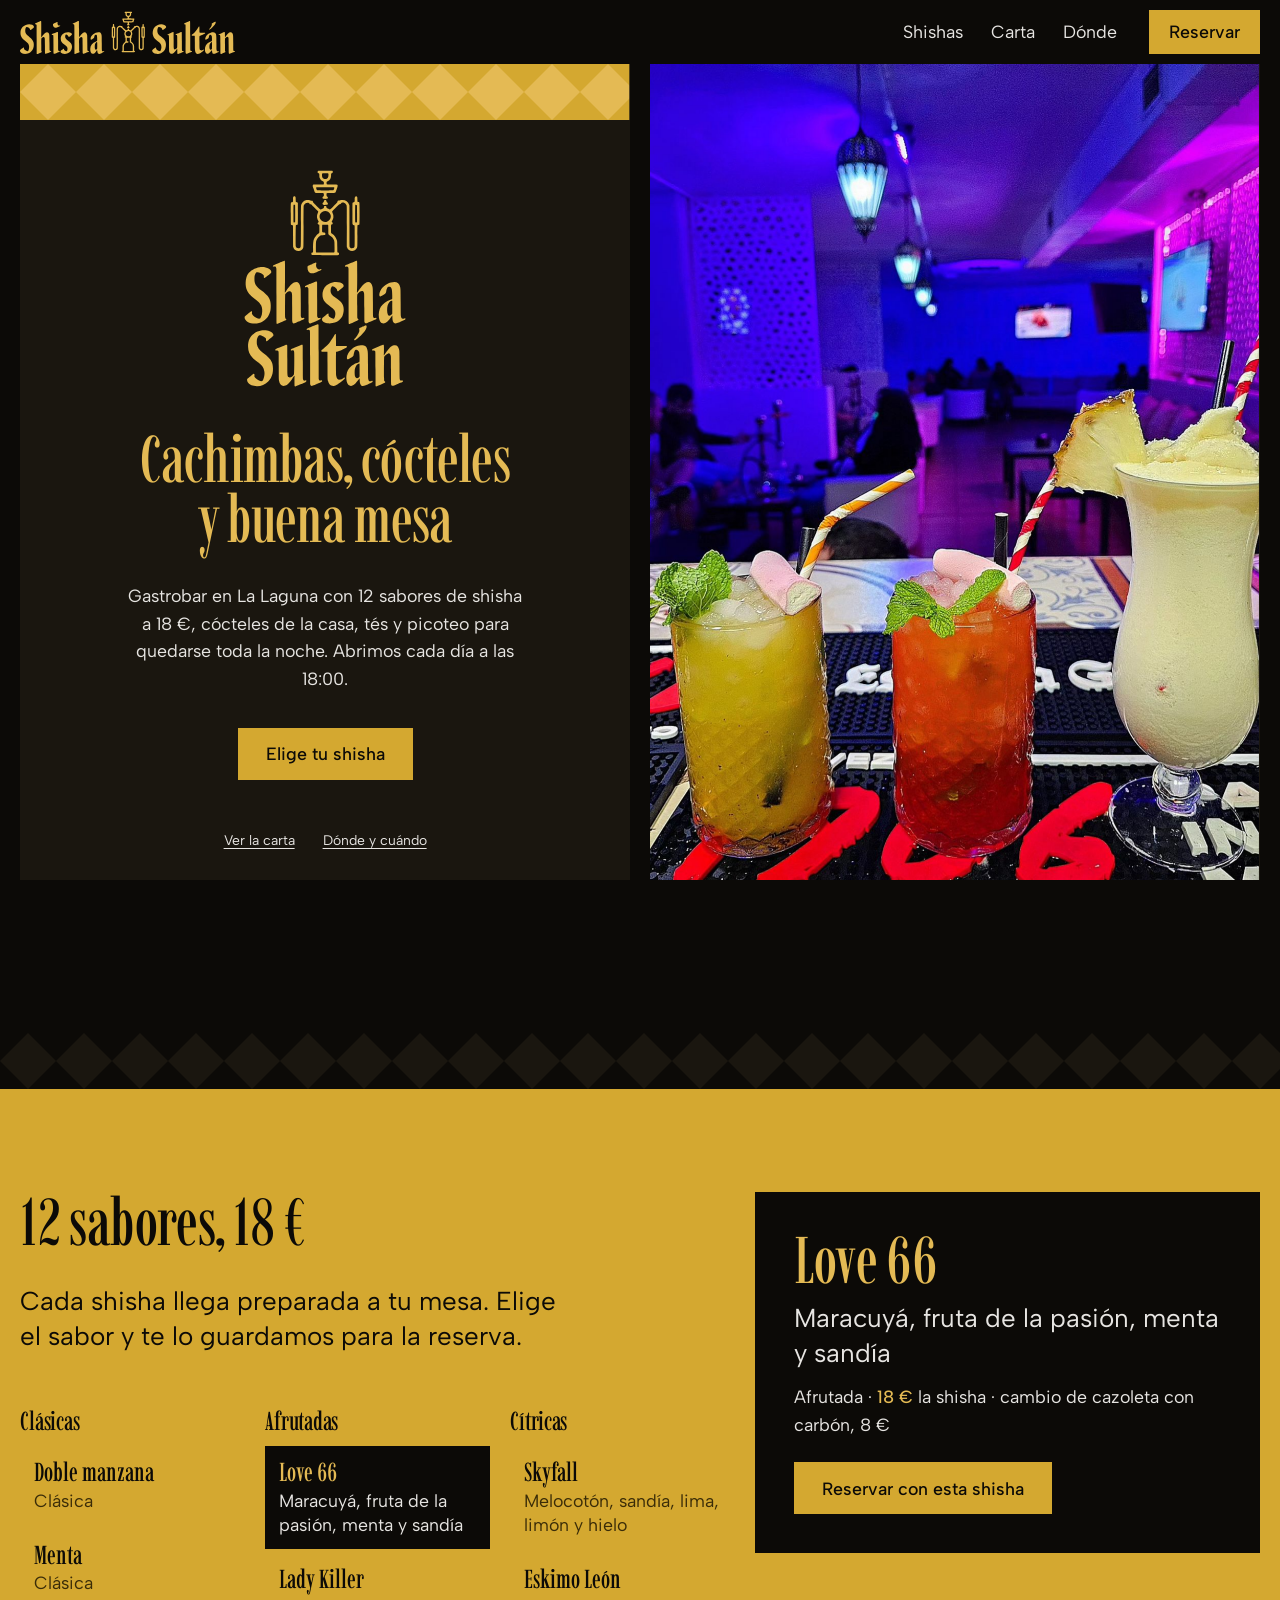
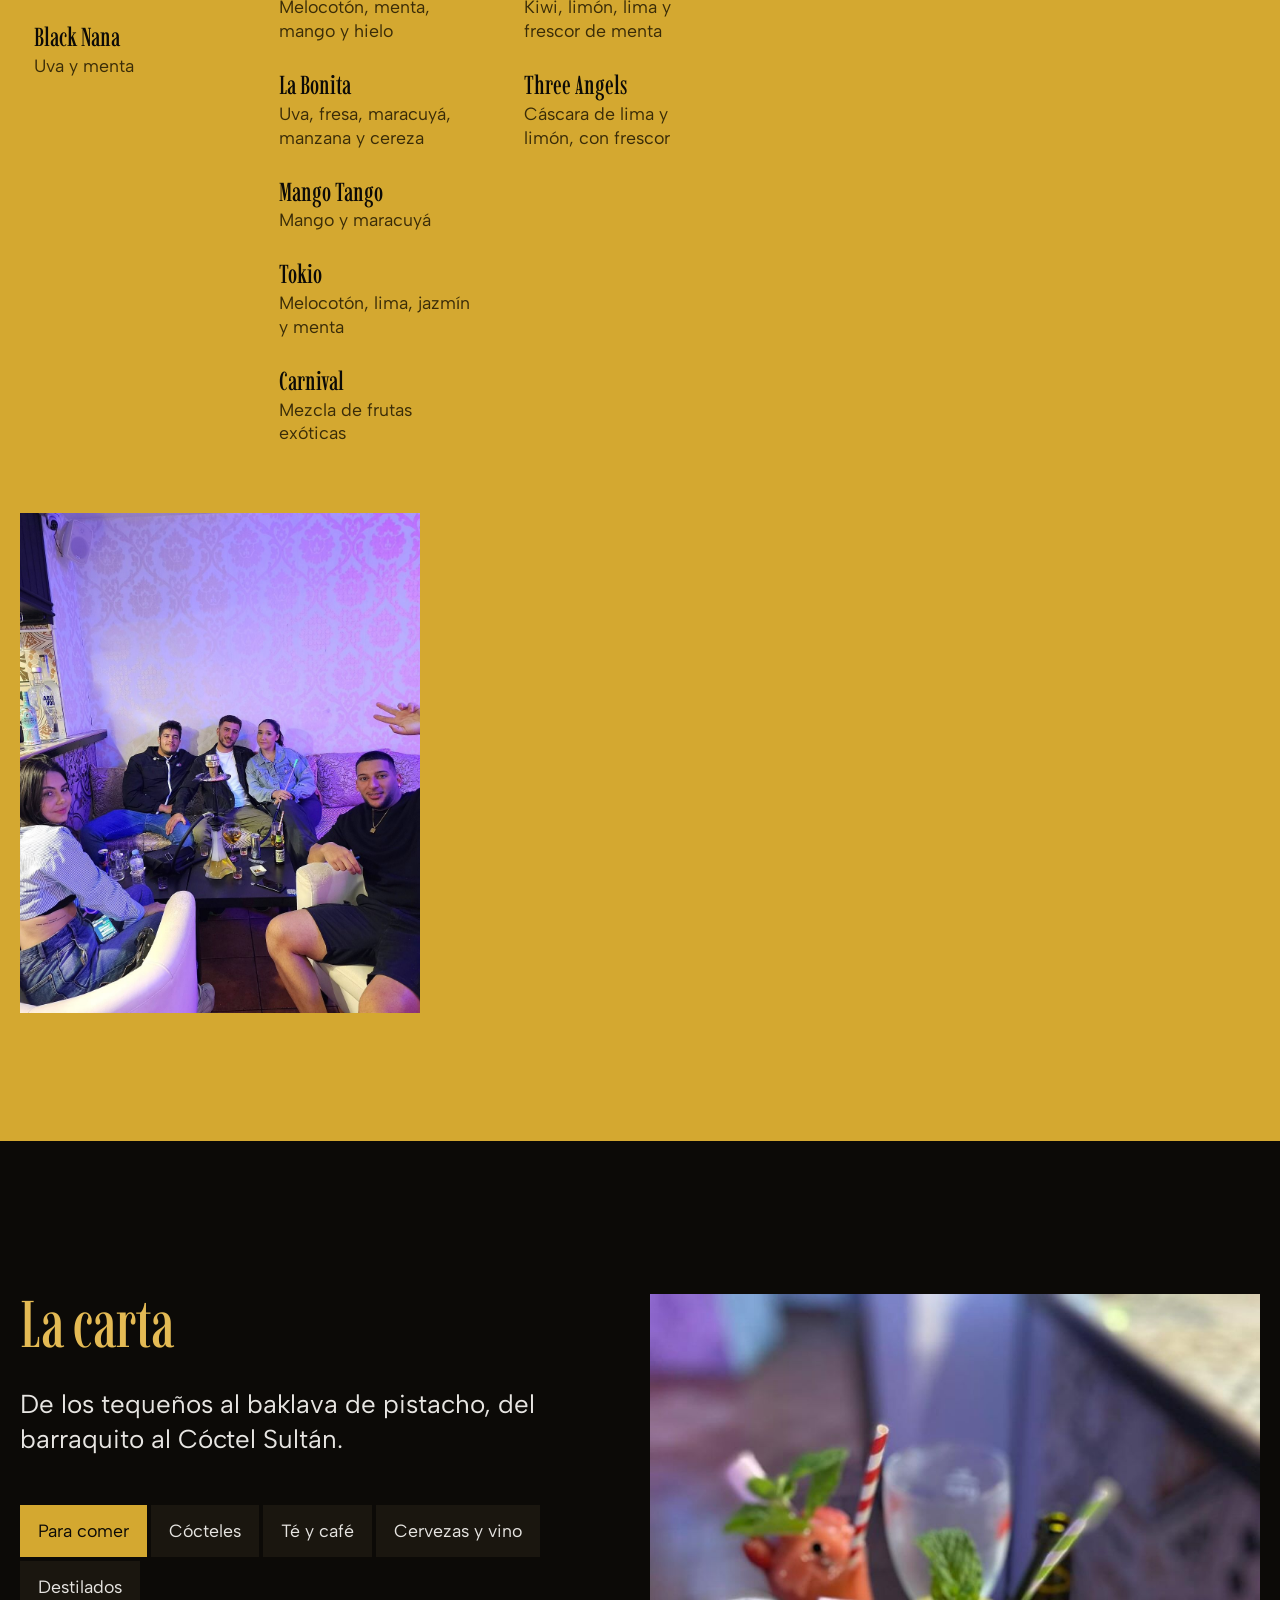
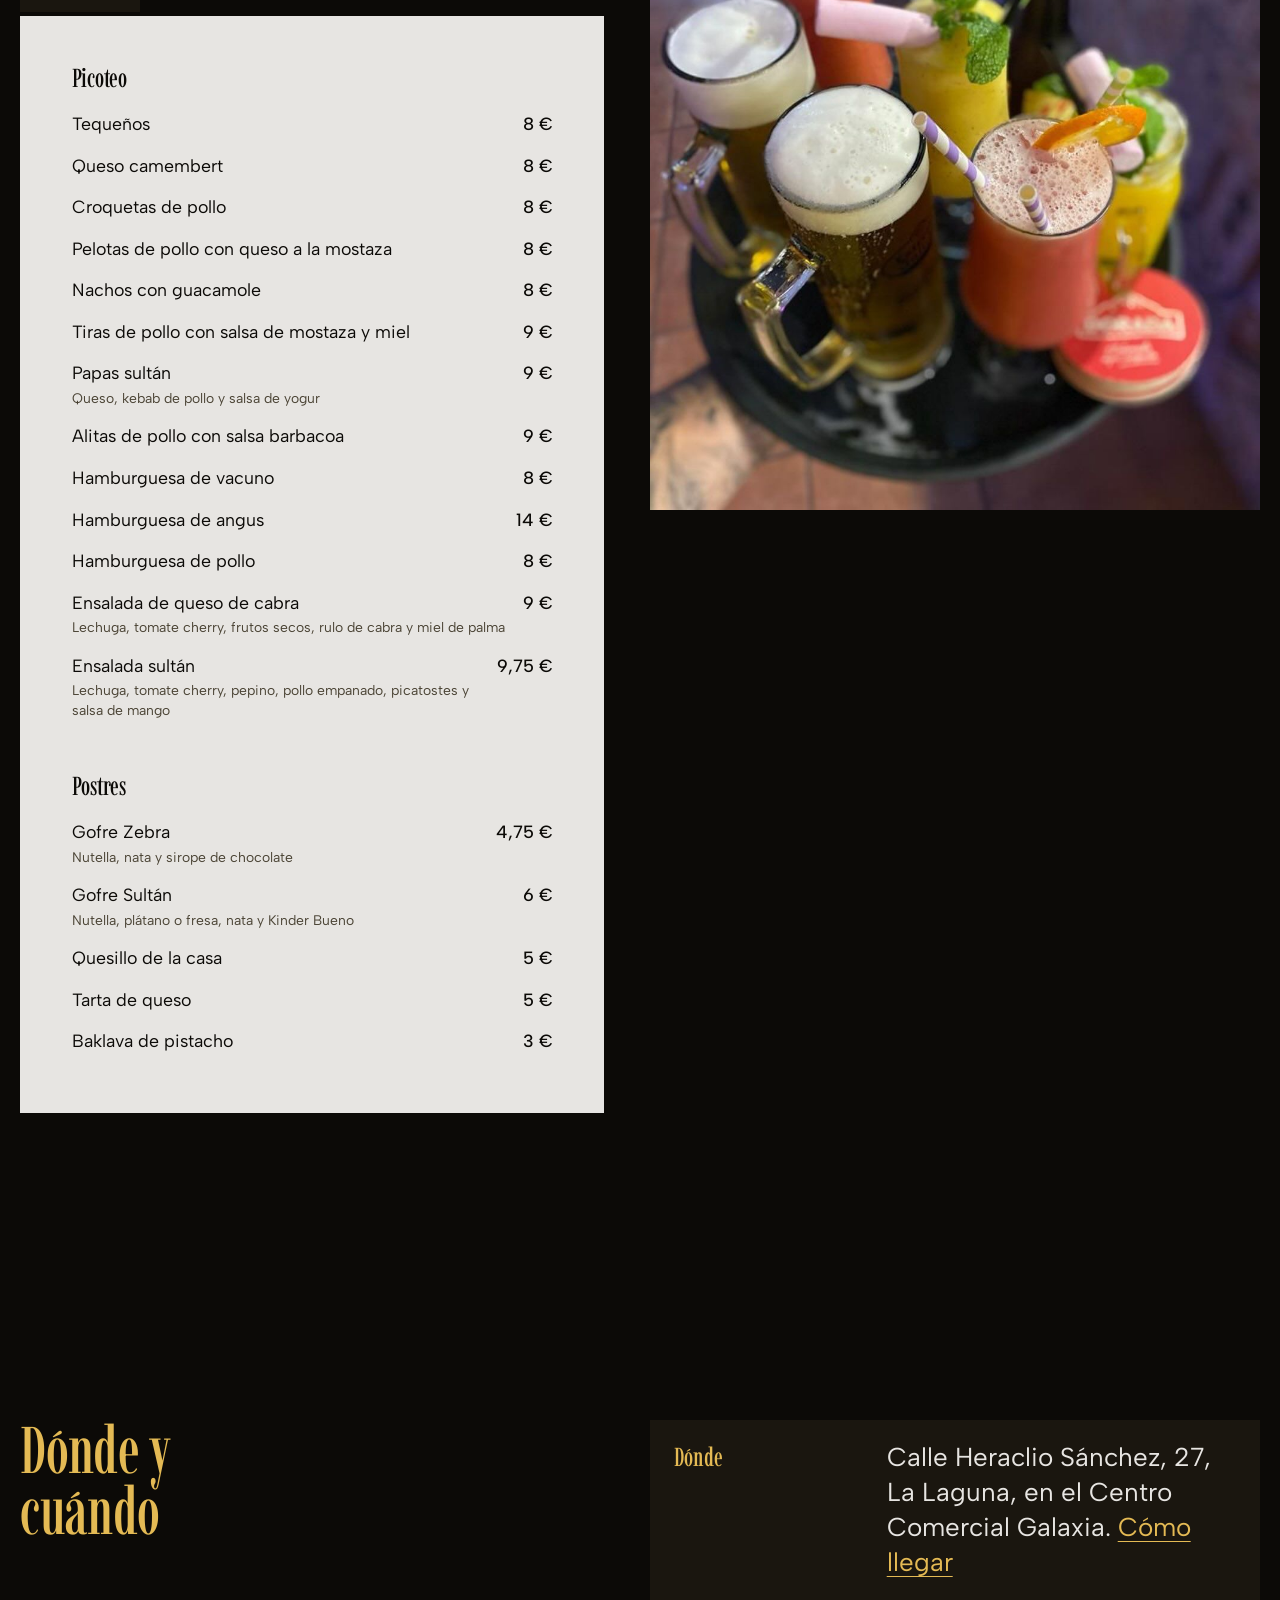
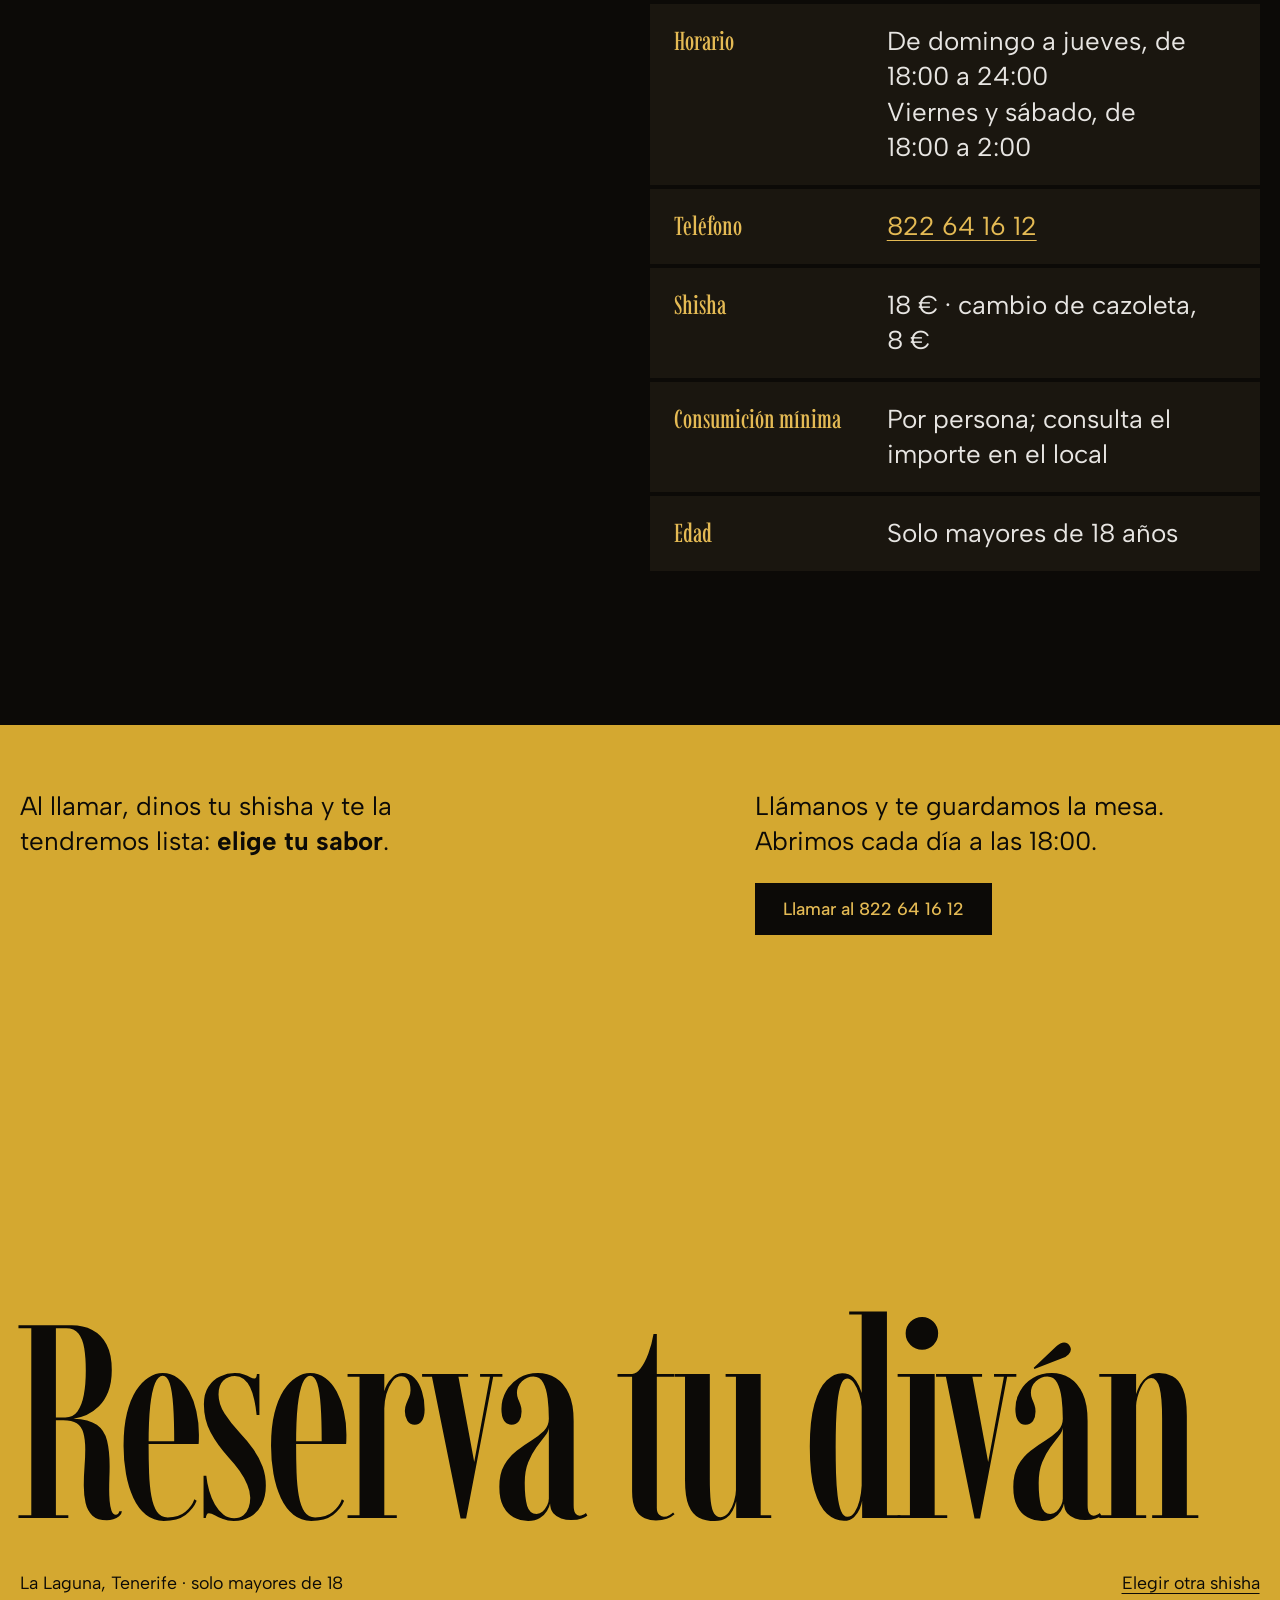
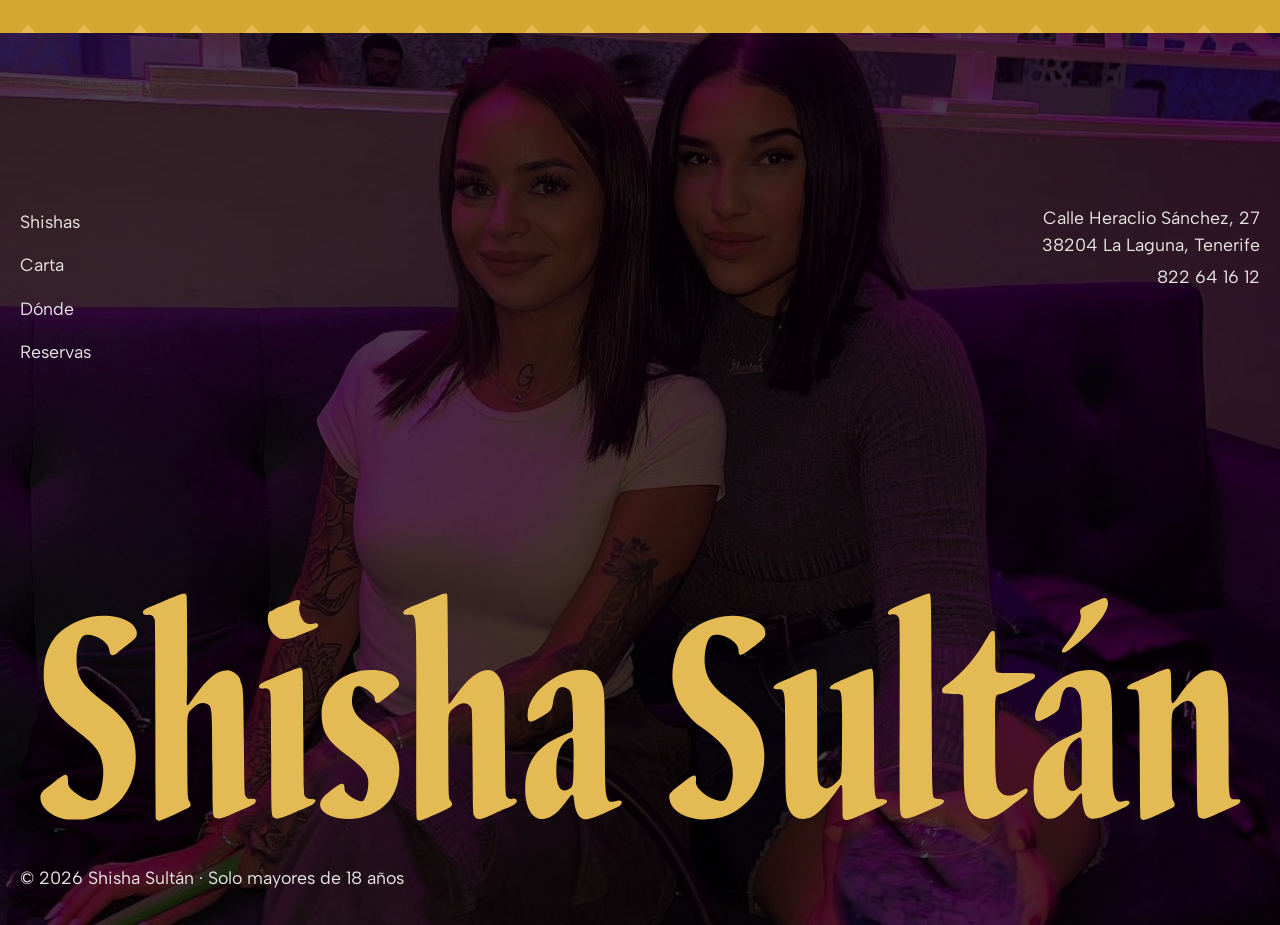
==== commit 6acc2491: "Añade las fotos del local Sustituye las cuatro imágenes provisionales por fotos del local: cócteles " ====
--- a/index.html
+++ b/index.html
@@ -88,7 +88,7 @@
       </div>
     </section>
     <figure class="escena__foto escena__foto--portada">
-      <img src="assets/imagen.svg" alt="" width="1000" height="1000" fetchpriority="high">
+      <img src="assets/cocteles-portada.jpg" alt="Dos mojitos y una piña colada sobre la mesa del salón de Shisha Sultán" width="1400" height="1595" fetchpriority="high">
     </figure>
   </div>
 
@@ -132,7 +132,7 @@
       </div>
 
       <figure class="shishas__foto">
-        <img src="assets/imagen.svg" alt="" width="1000" height="1000" loading="lazy" decoding="async">
+        <img src="assets/local-grupo.jpg" alt="Un grupo de amigos con una shisha en los sofás de Shisha Sultán" width="1080" height="1350" loading="lazy" decoding="async">
       </figure>
     </div>
   </section>
@@ -158,7 +158,7 @@
     </div>
 
     <div class="escena__foto escena__foto--lectura" aria-hidden="true">
-      <img class="activa" src="assets/imagen.svg" alt="" width="1000" height="1000" loading="lazy" decoding="async">
+      <img class="activa" src="assets/cocteles-carta.jpg" alt="" width="1024" height="1365" loading="lazy" decoding="async">
     </div>
   </div>
 
@@ -195,7 +195,7 @@
 
 <footer class="pie">
   <svg class="capitone capitone--fino" aria-hidden="true" focusable="false"><rect width="100%" height="100%" fill="url(#rombo-oro)"/></svg>
-  <img class="pie__foto" src="assets/imagen.svg" alt="" width="1000" height="1000" loading="lazy" decoding="async">
+  <img class="pie__foto" src="assets/local-lounge.jpg" alt="" width="1284" height="1466" loading="lazy" decoding="async">
   <div class="pie__arriba">
     <ul>
       <li><a href="#shishas">Shishas</a></li>
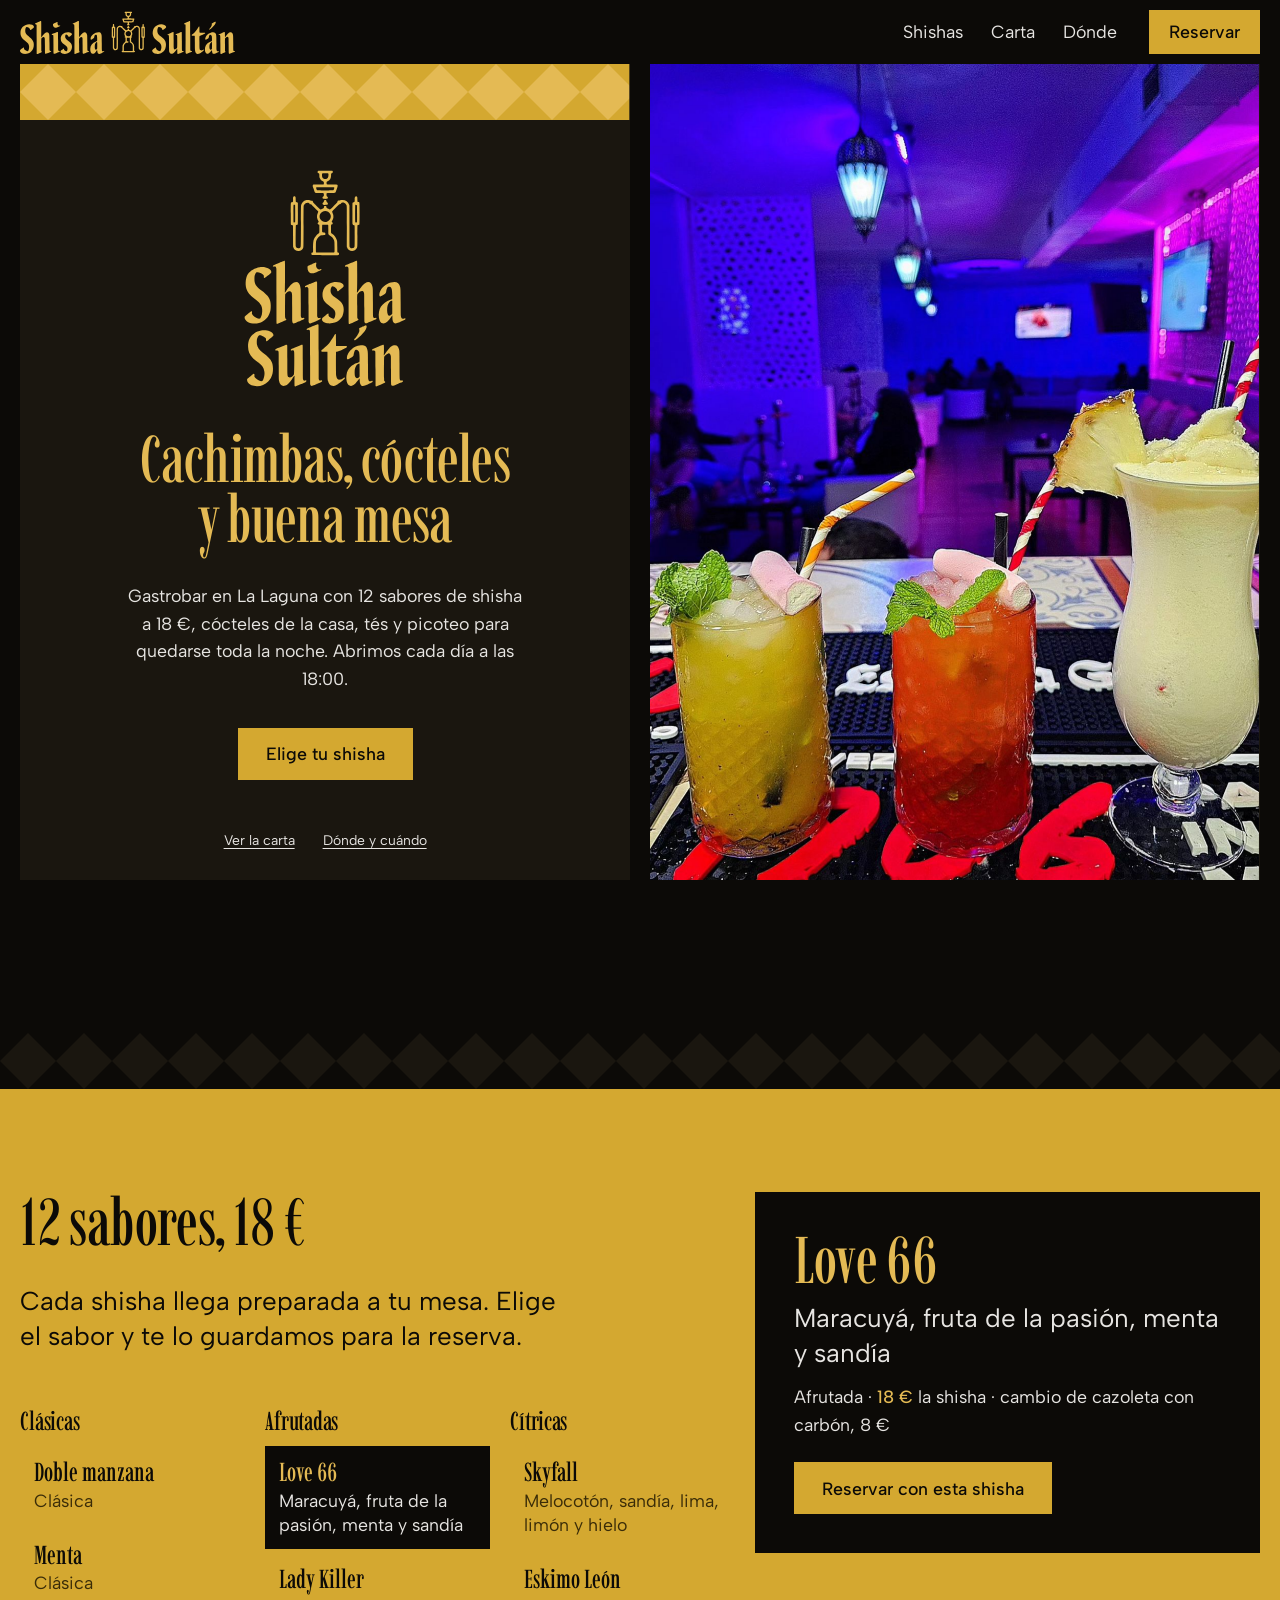
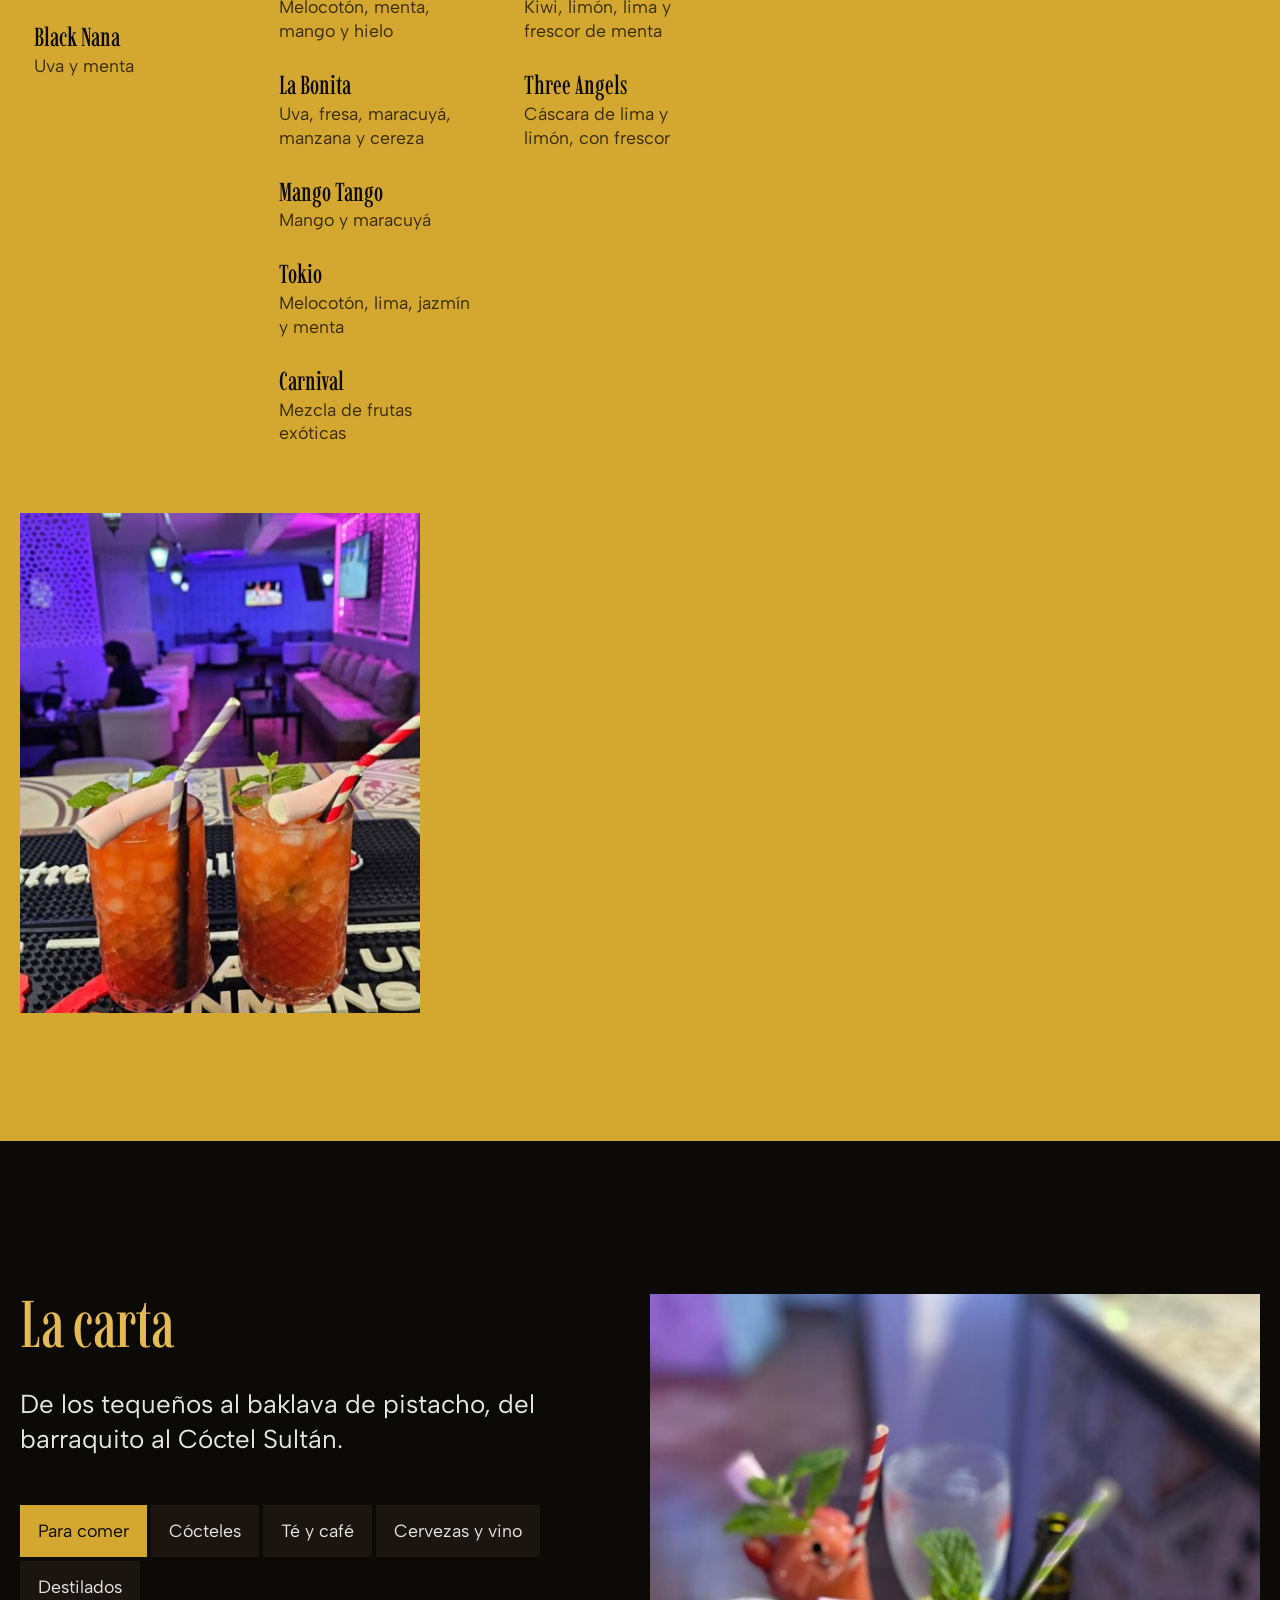
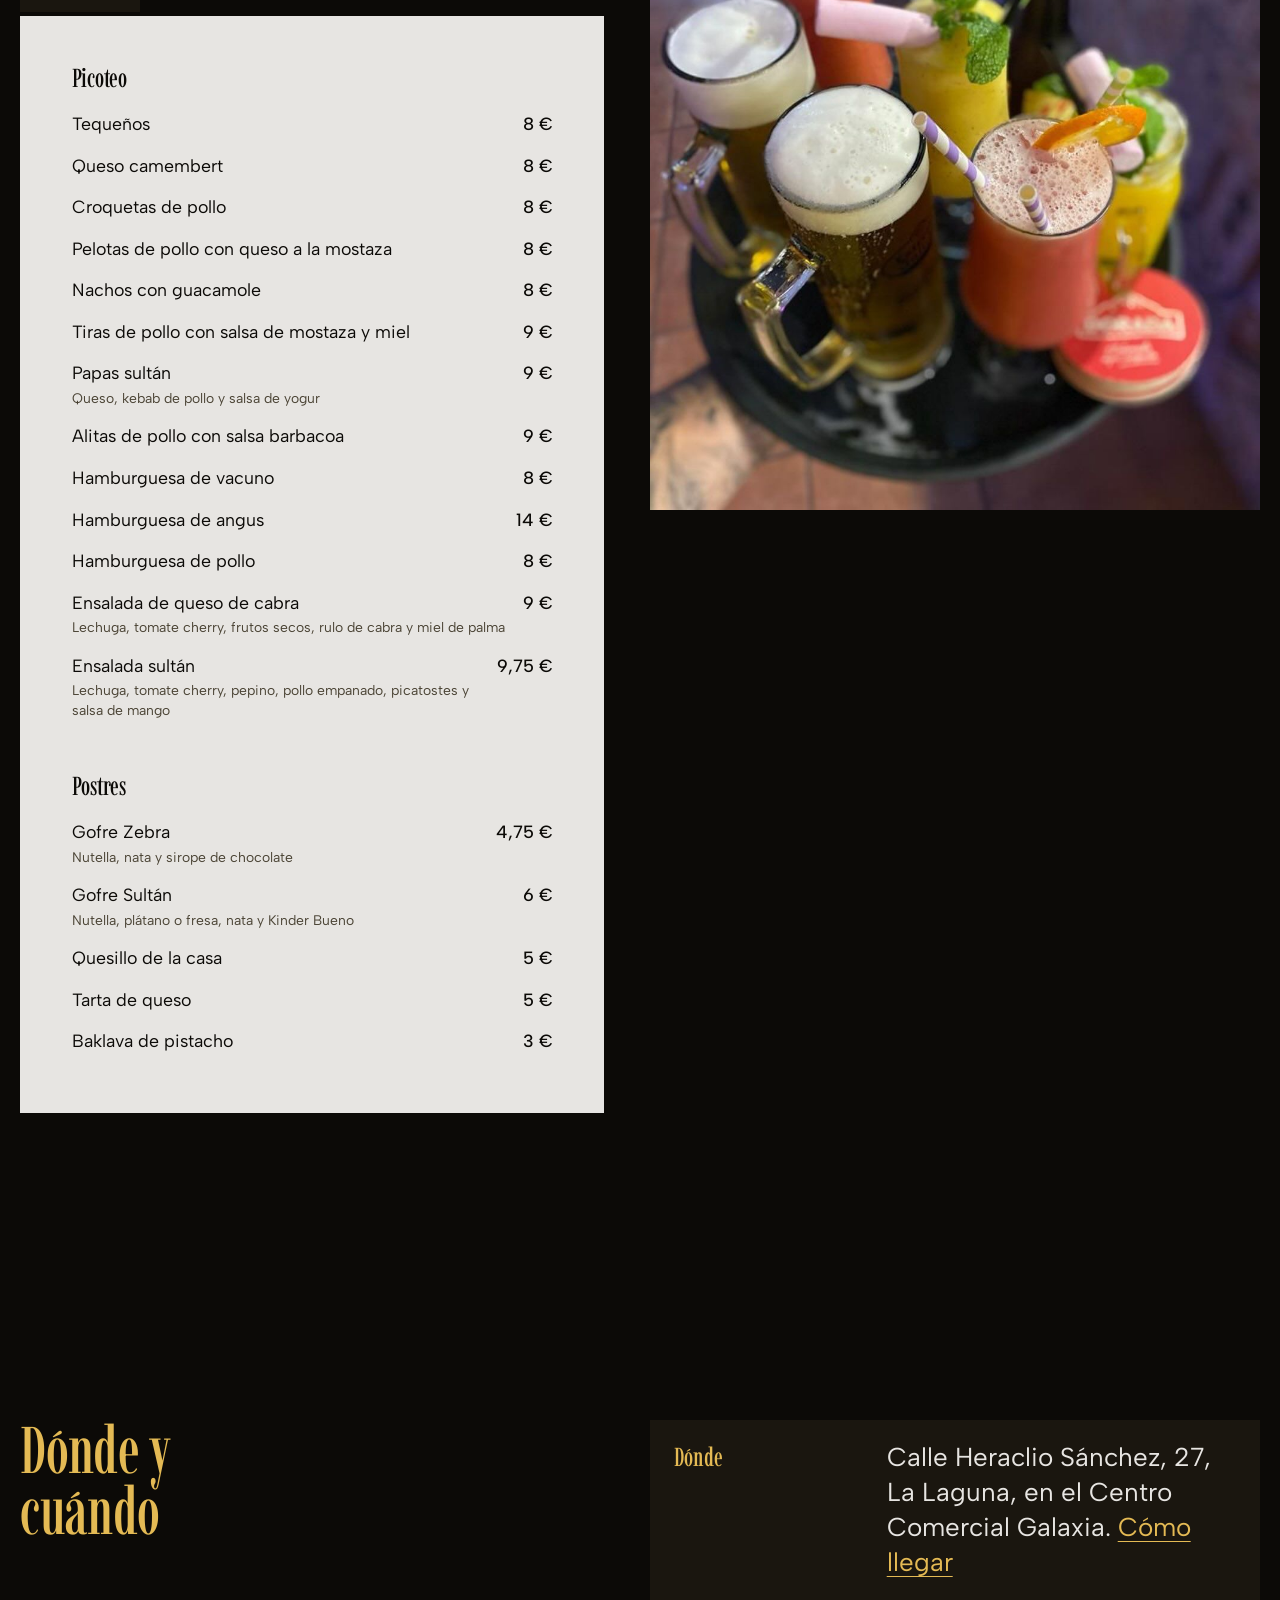
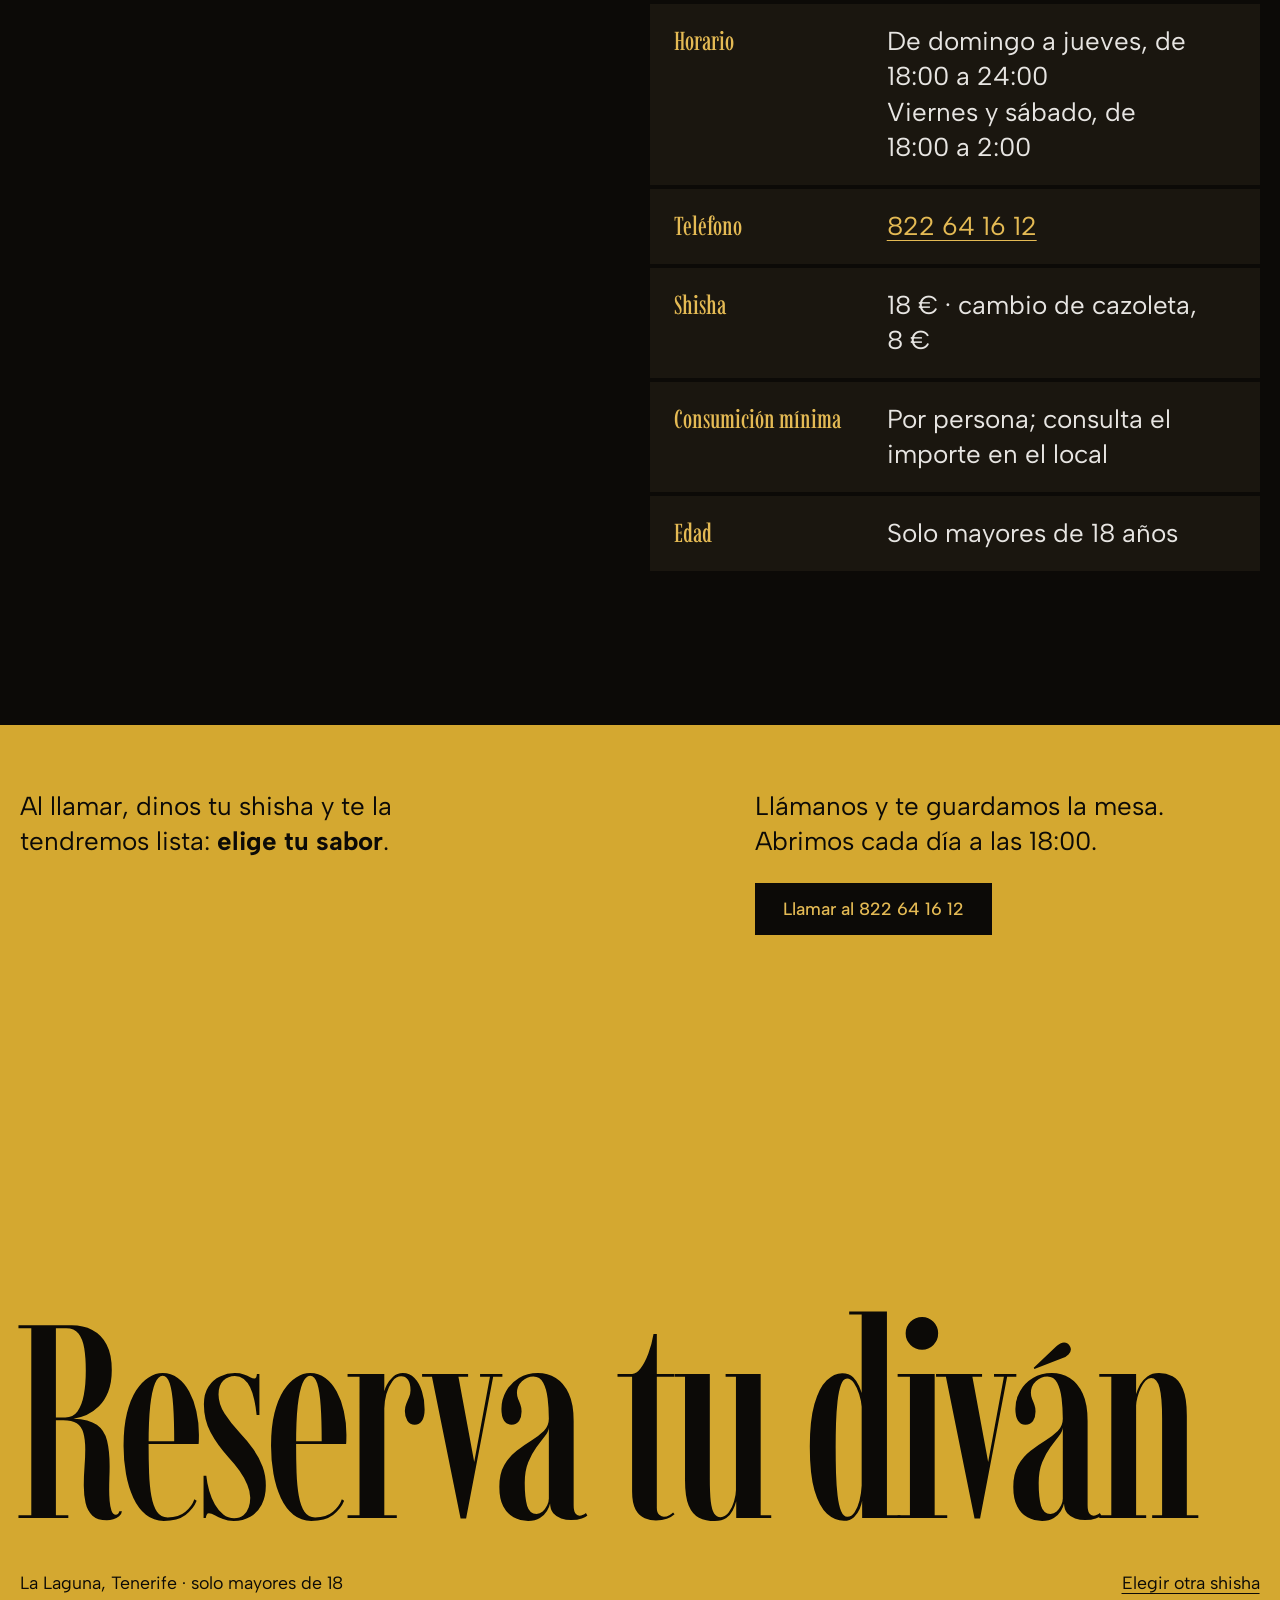
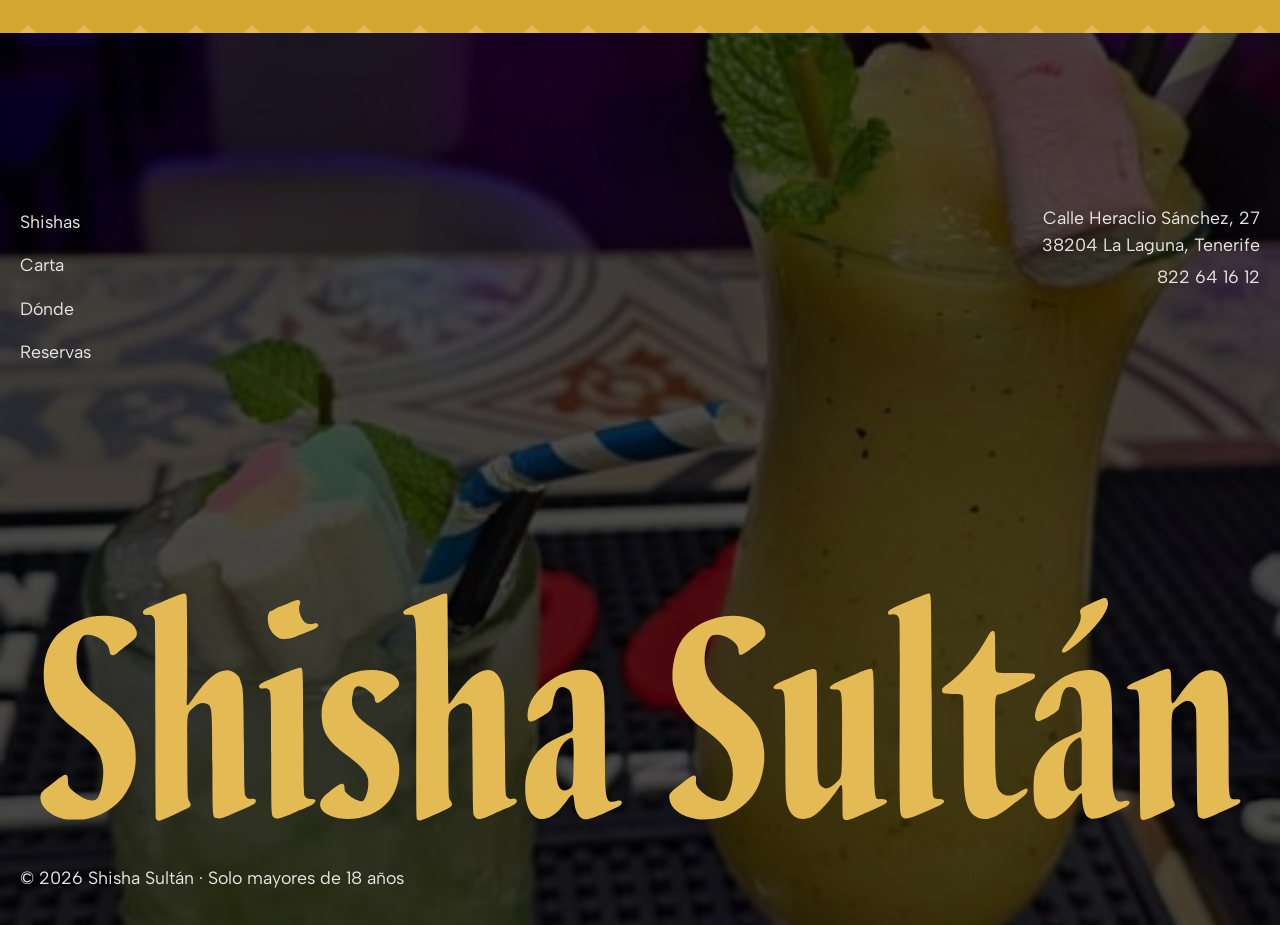
==== commit 566029cd: "Cambia las fotos con personas por fotos de cócteles La sección de shishas pasa a mostrar dos cóctele" ====
--- a/index.html
+++ b/index.html
@@ -132,7 +132,7 @@
       </div>
 
       <figure class="shishas__foto">
-        <img src="assets/local-grupo.jpg" alt="Un grupo de amigos con una shisha en los sofás de Shisha Sultán" width="1080" height="1350" loading="lazy" decoding="async">
+        <img src="assets/cocteles-rojos.jpg" alt="Dos cócteles rojos con hierbabuena sobre la barra de Shisha Sultán" width="457" height="571" loading="lazy" decoding="async">
       </figure>
     </div>
   </section>
@@ -195,7 +195,7 @@
 
 <footer class="pie">
   <svg class="capitone capitone--fino" aria-hidden="true" focusable="false"><rect width="100%" height="100%" fill="url(#rombo-oro)"/></svg>
-  <img class="pie__foto" src="assets/local-lounge.jpg" alt="" width="1284" height="1466" loading="lazy" decoding="async">
+  <img class="pie__foto" src="assets/cocteles-mojito.jpg" alt="" width="459" height="571" loading="lazy" decoding="async">
   <div class="pie__arriba">
     <ul>
       <li><a href="#shishas">Shishas</a></li>
